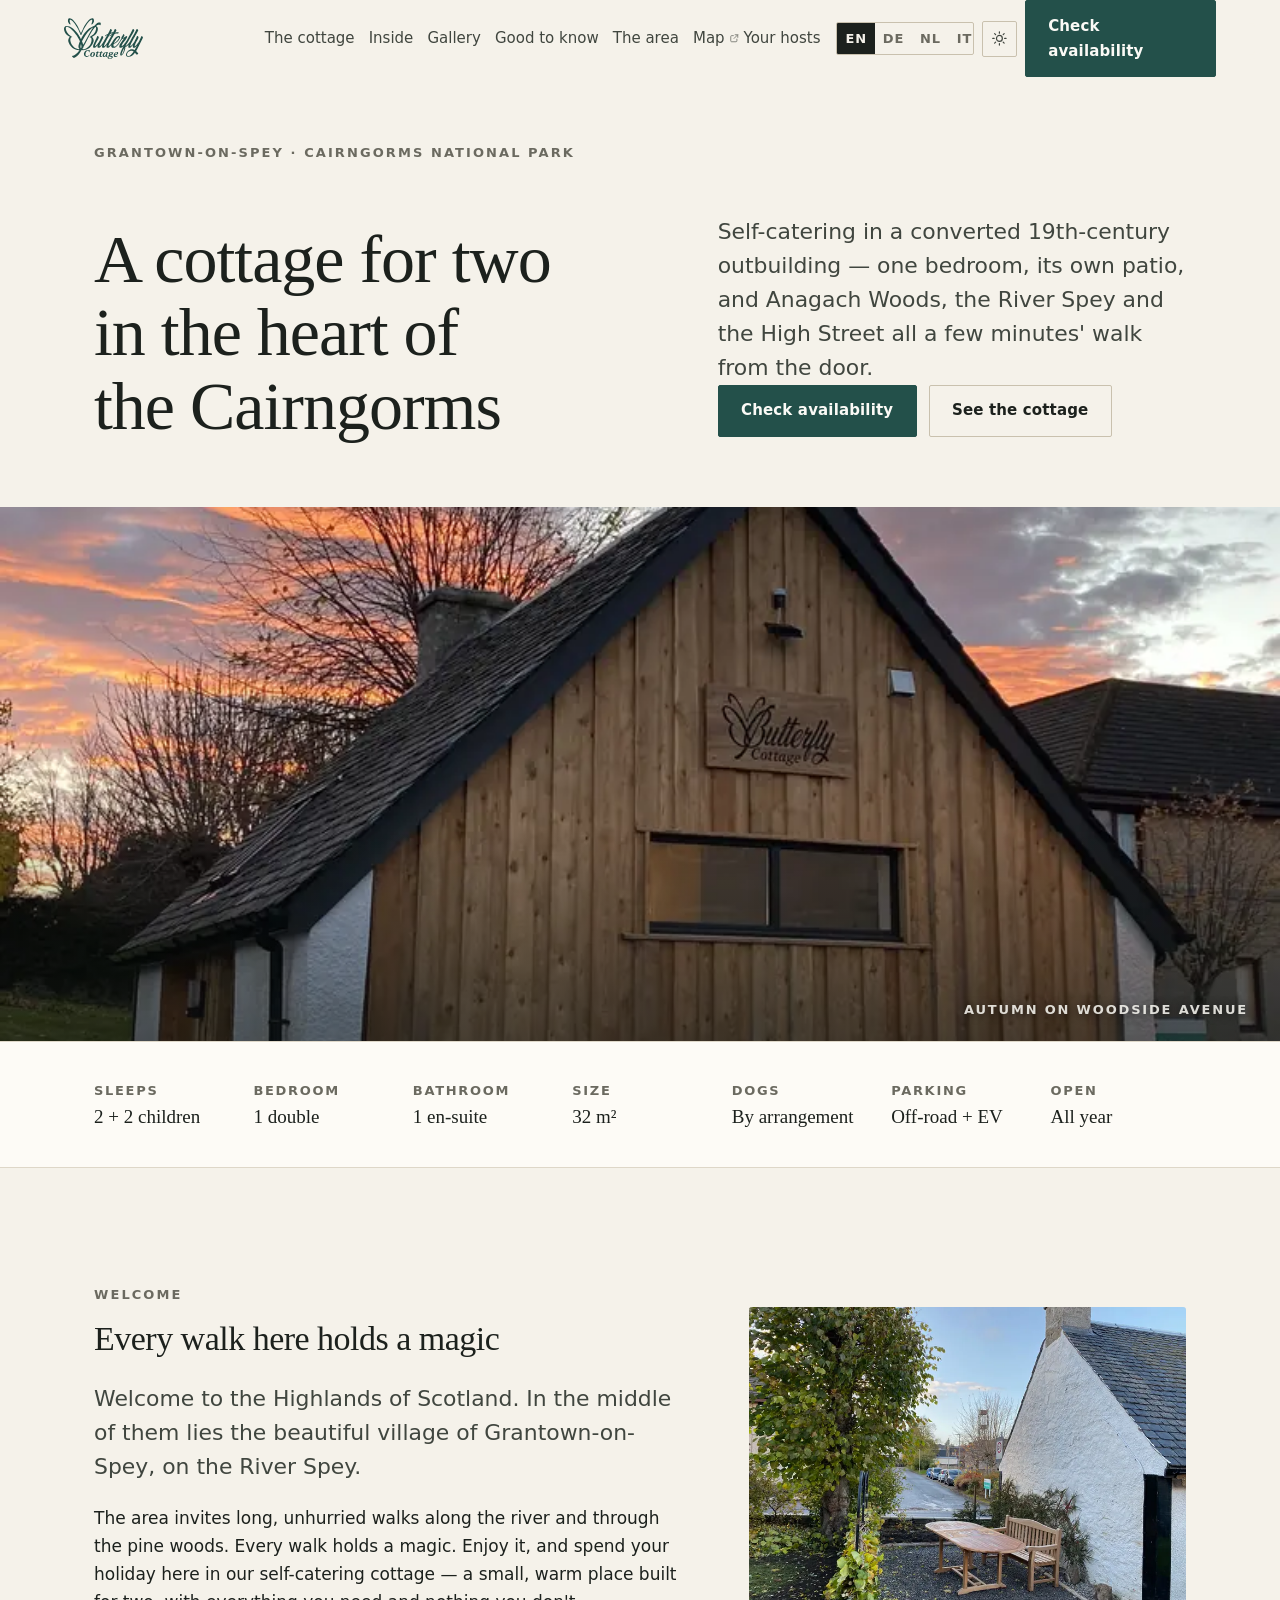
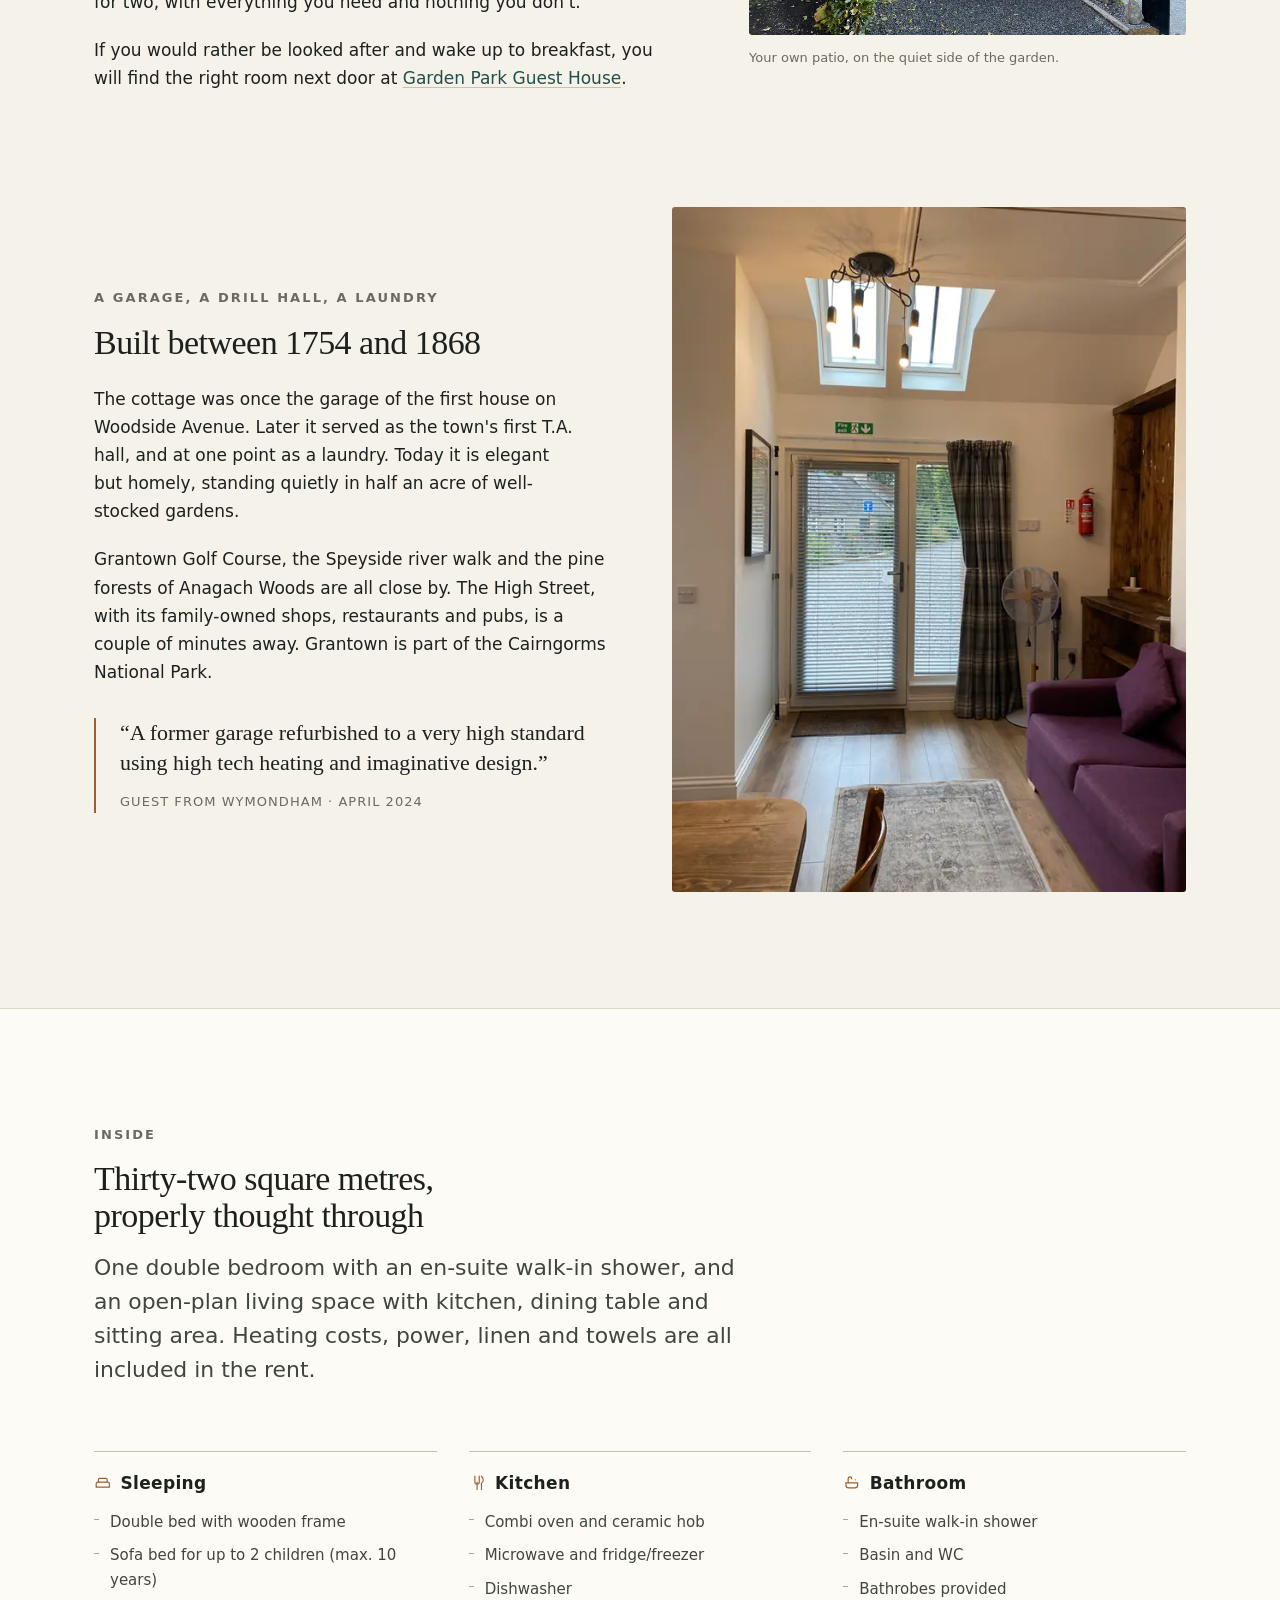
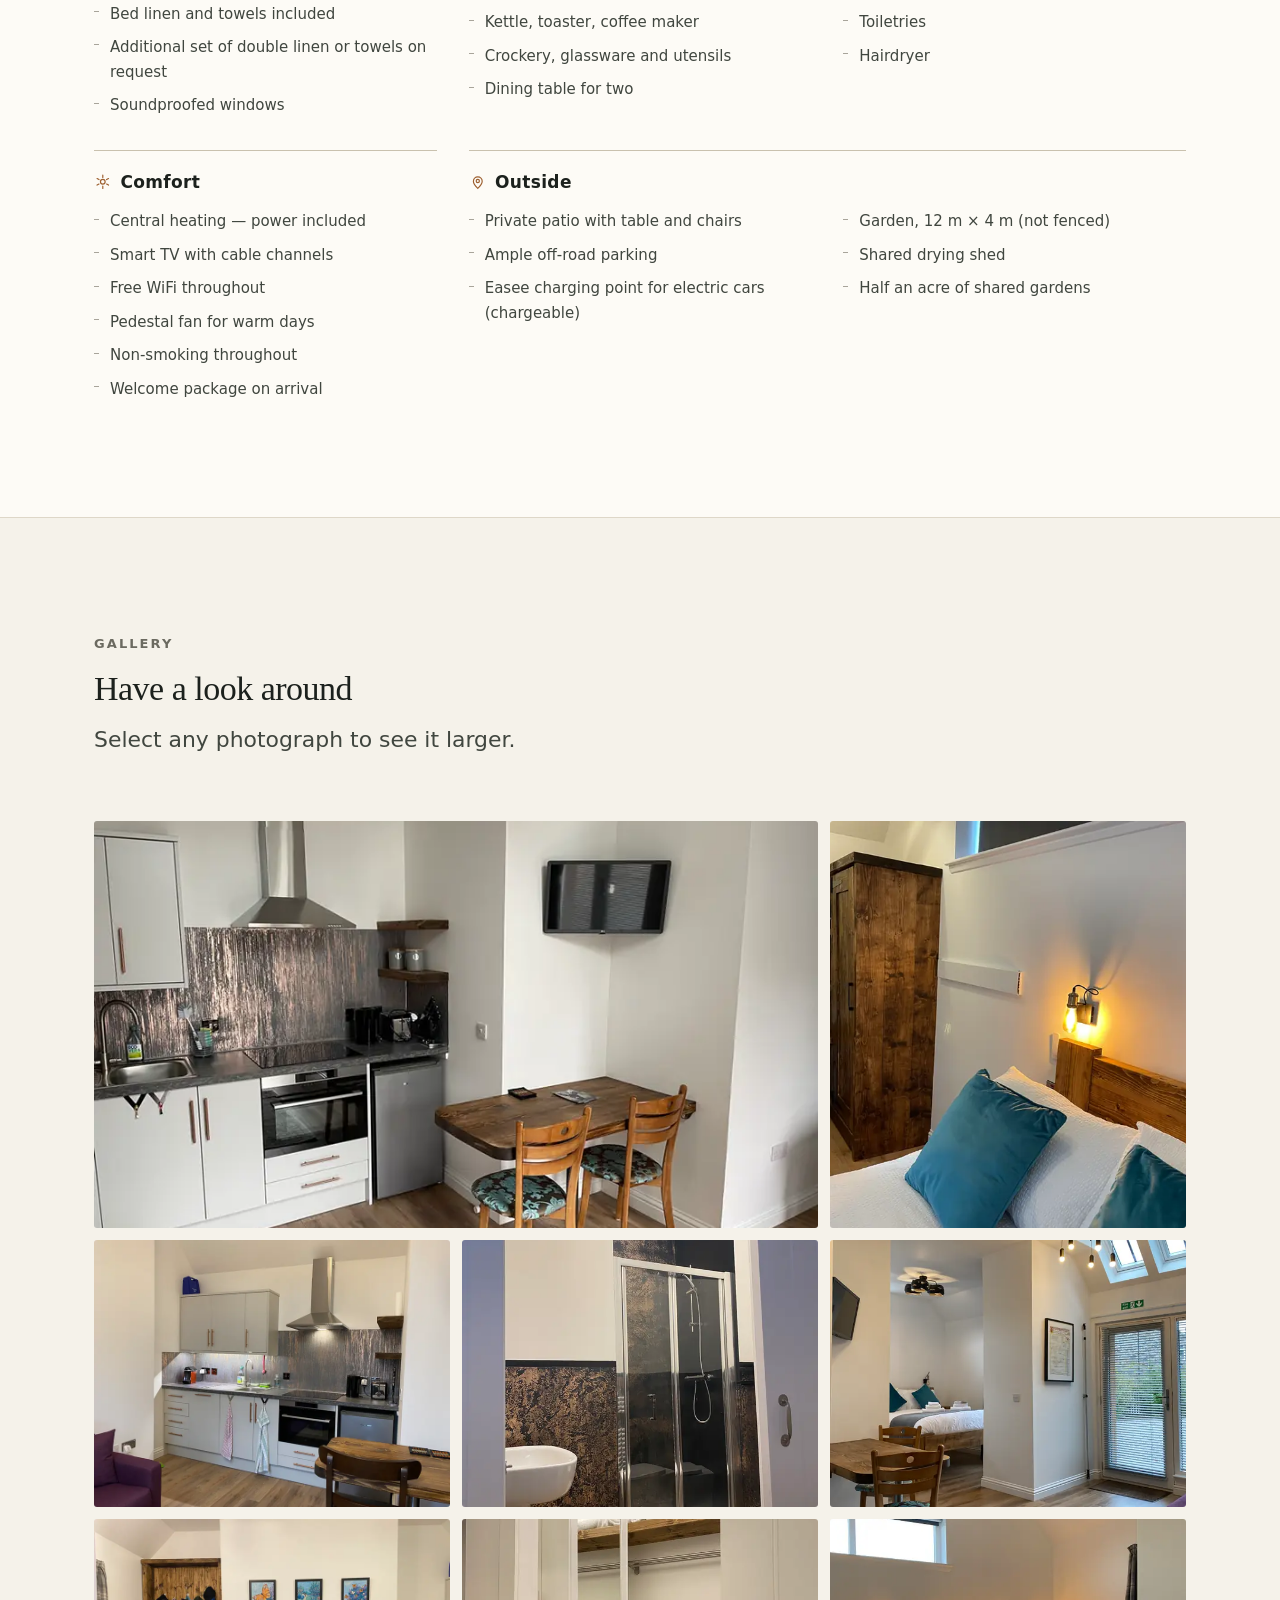
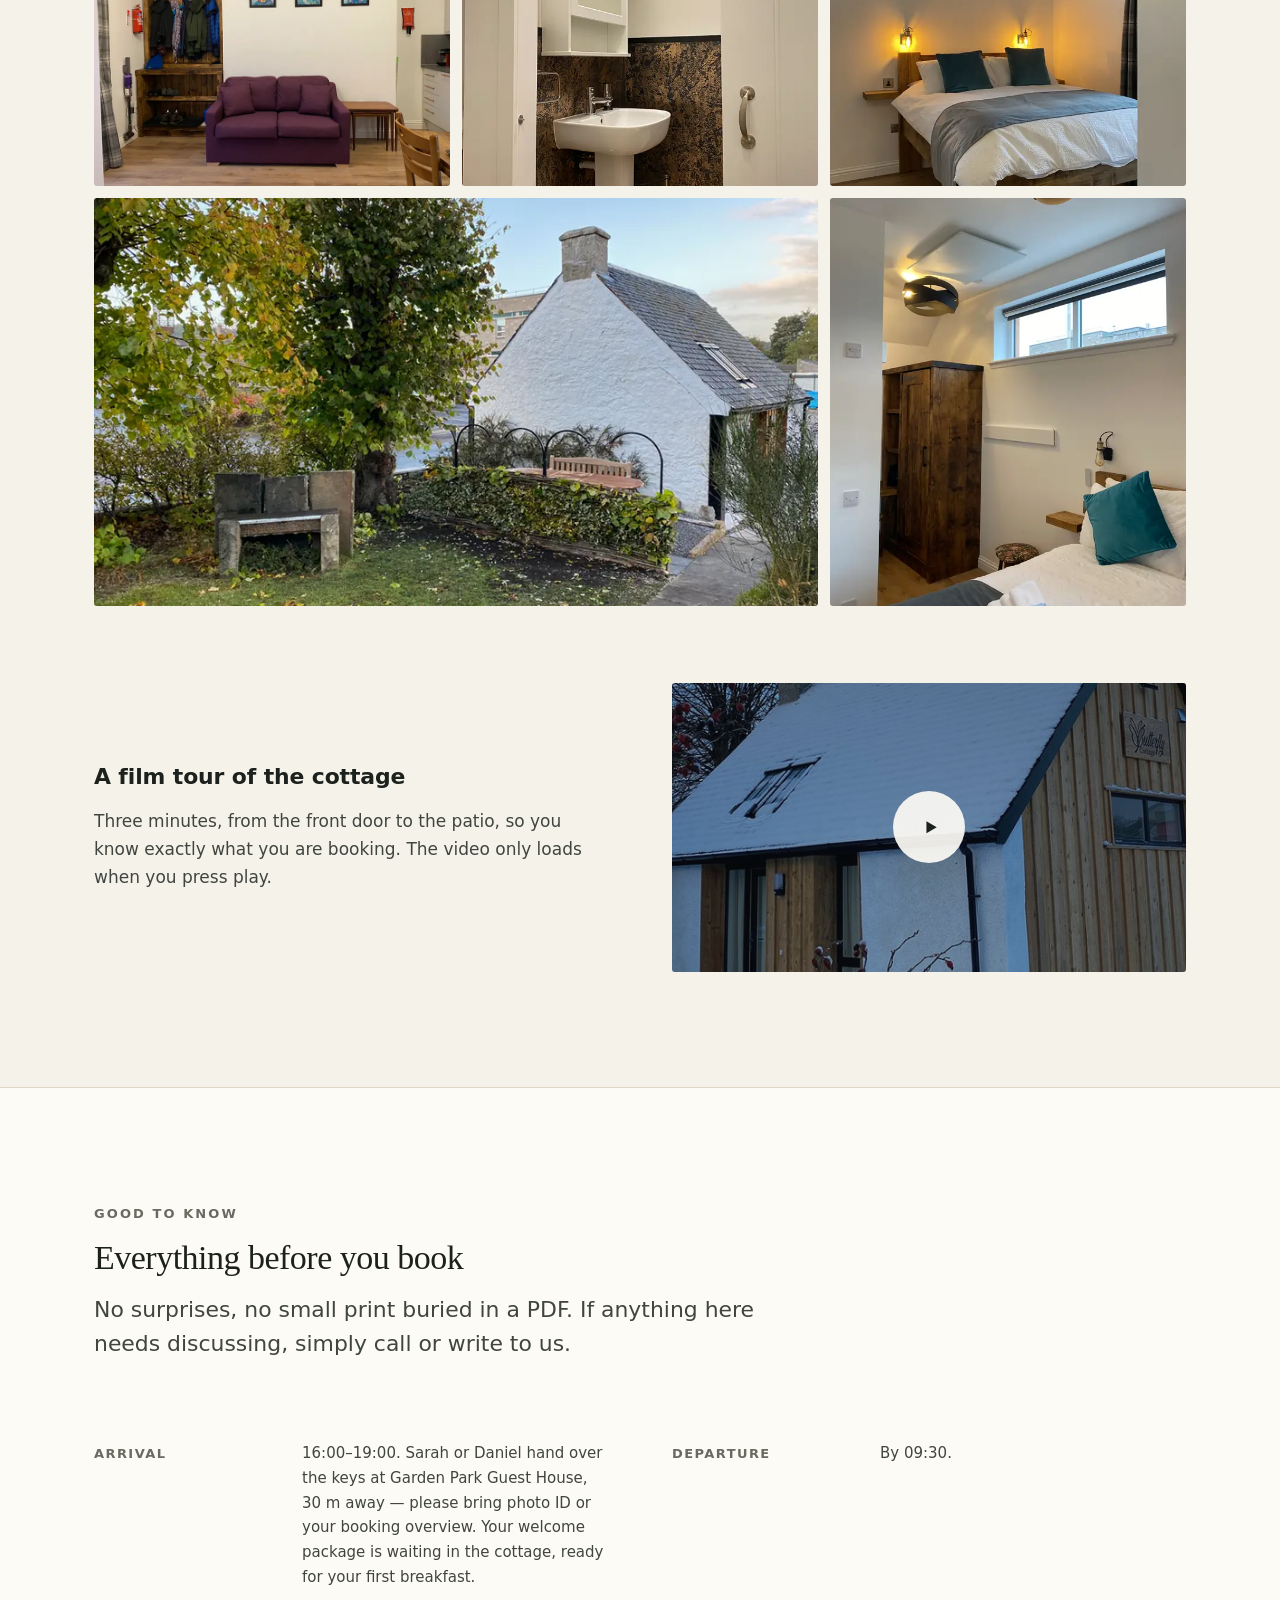
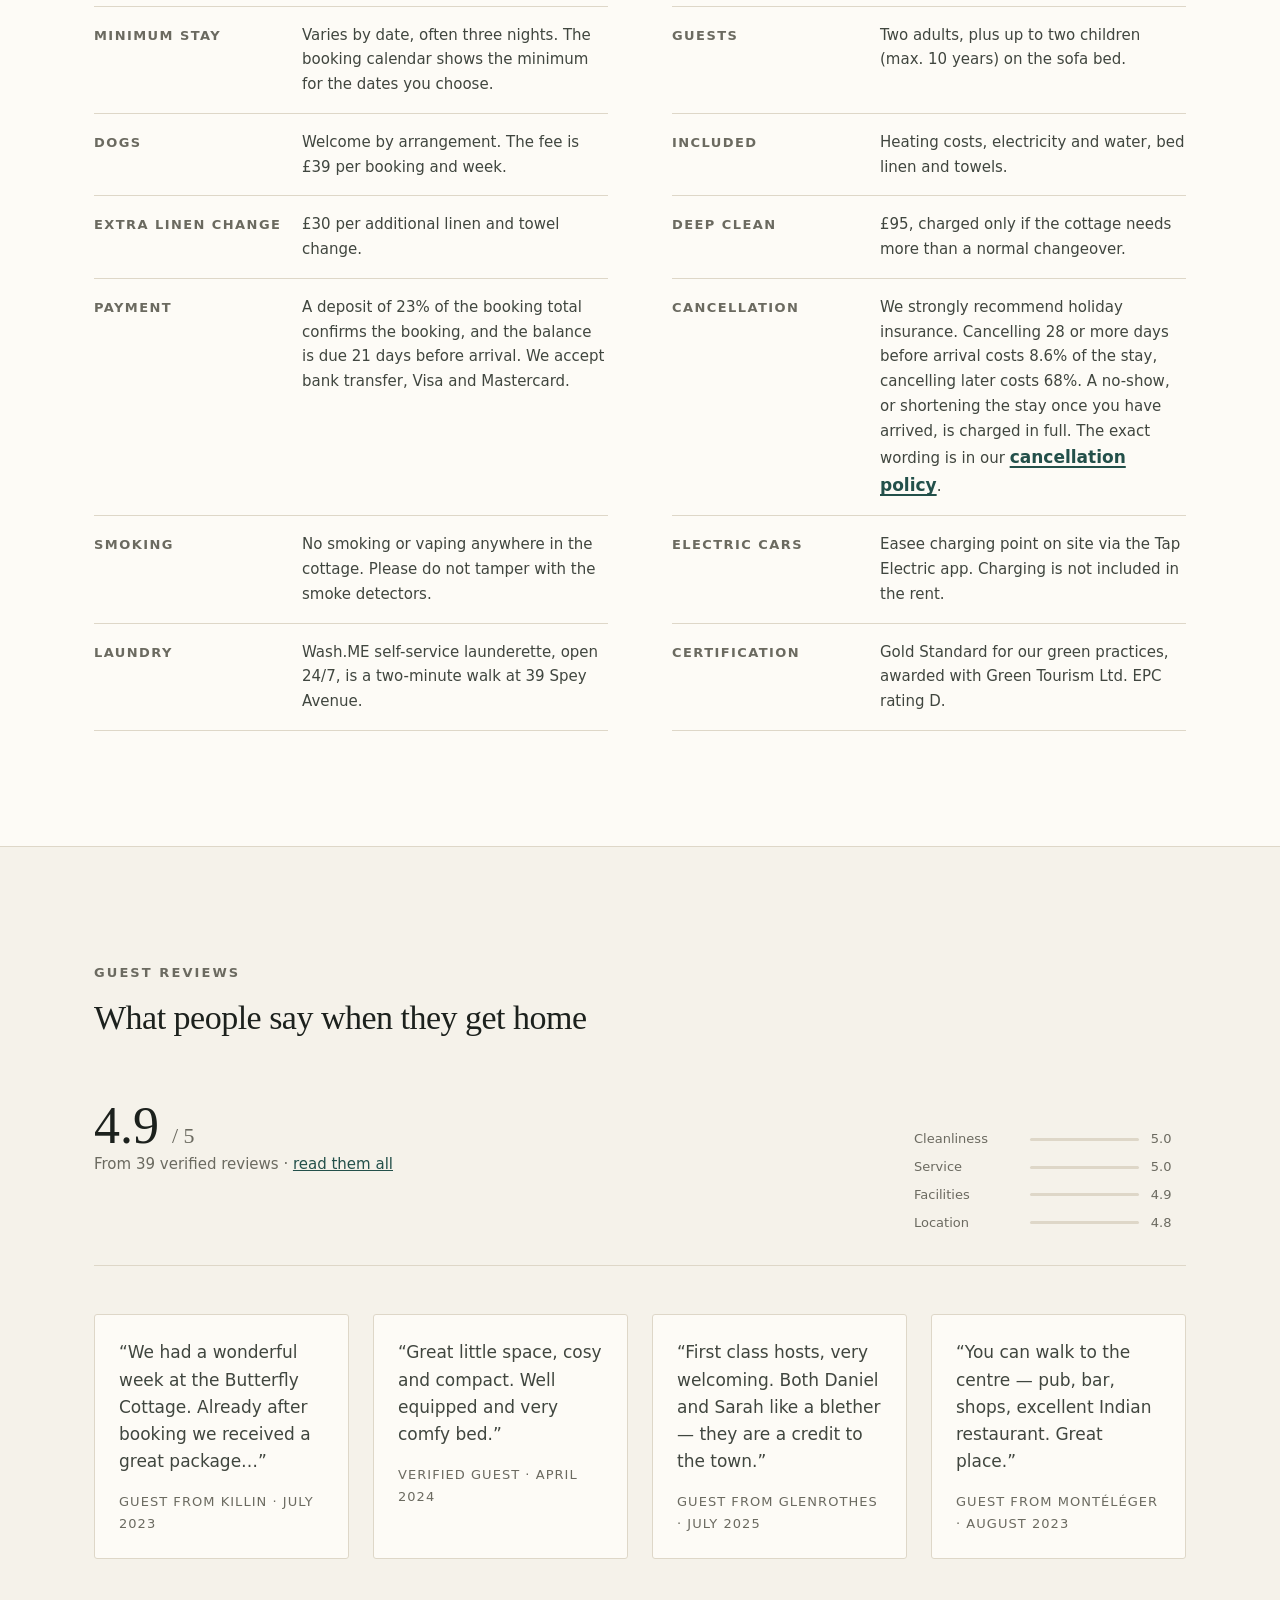
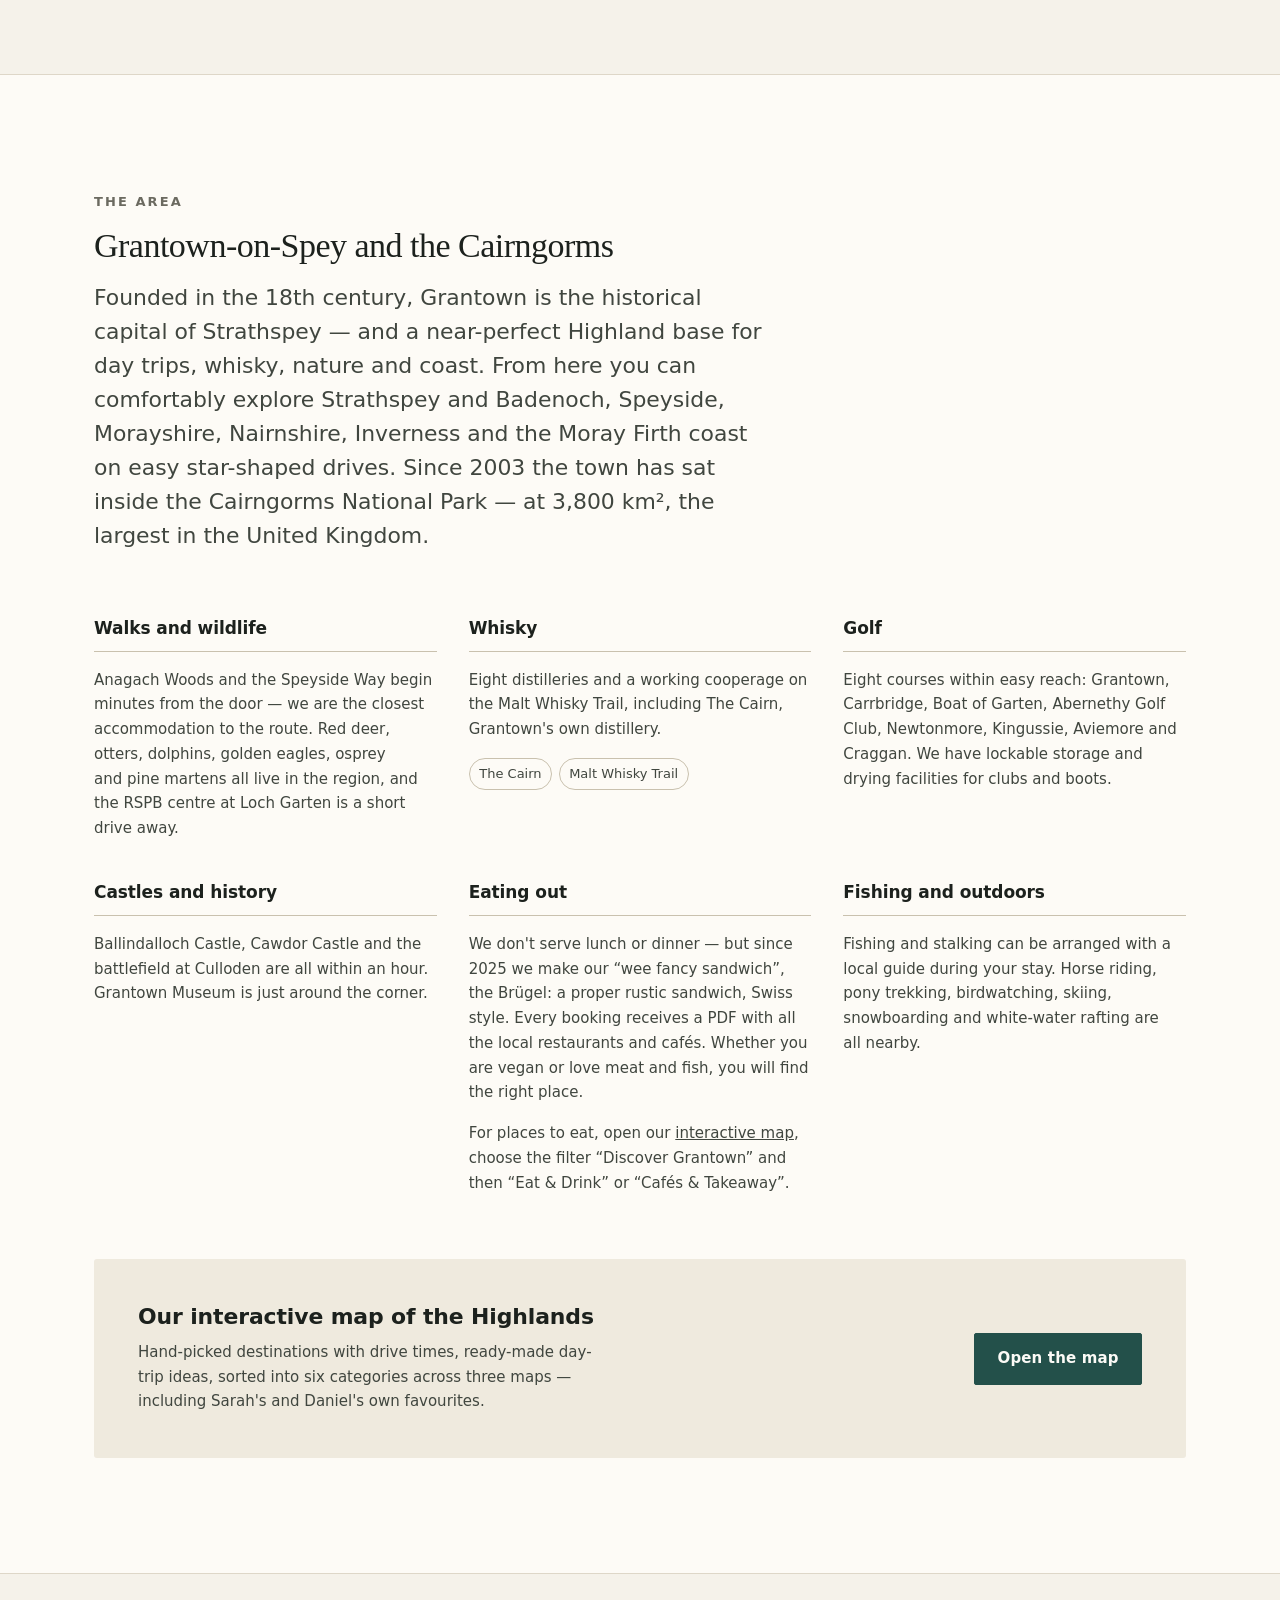
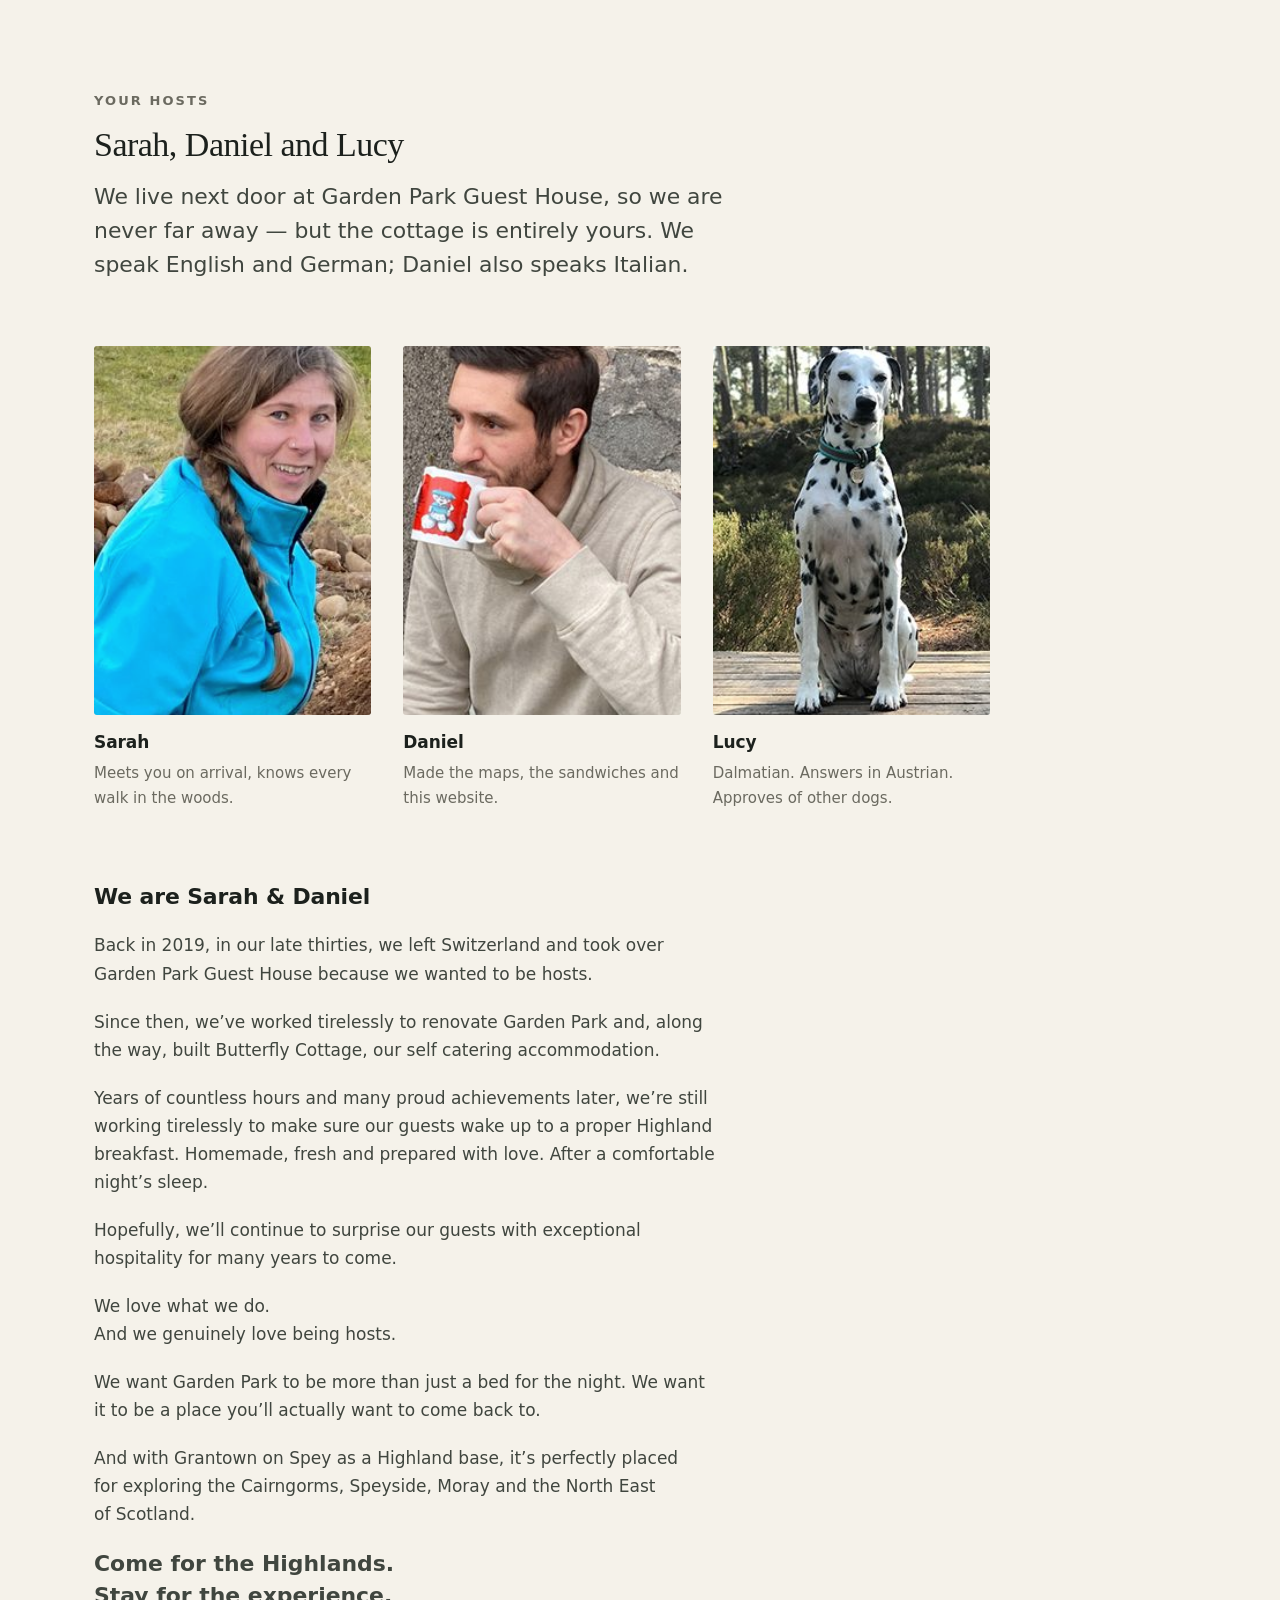
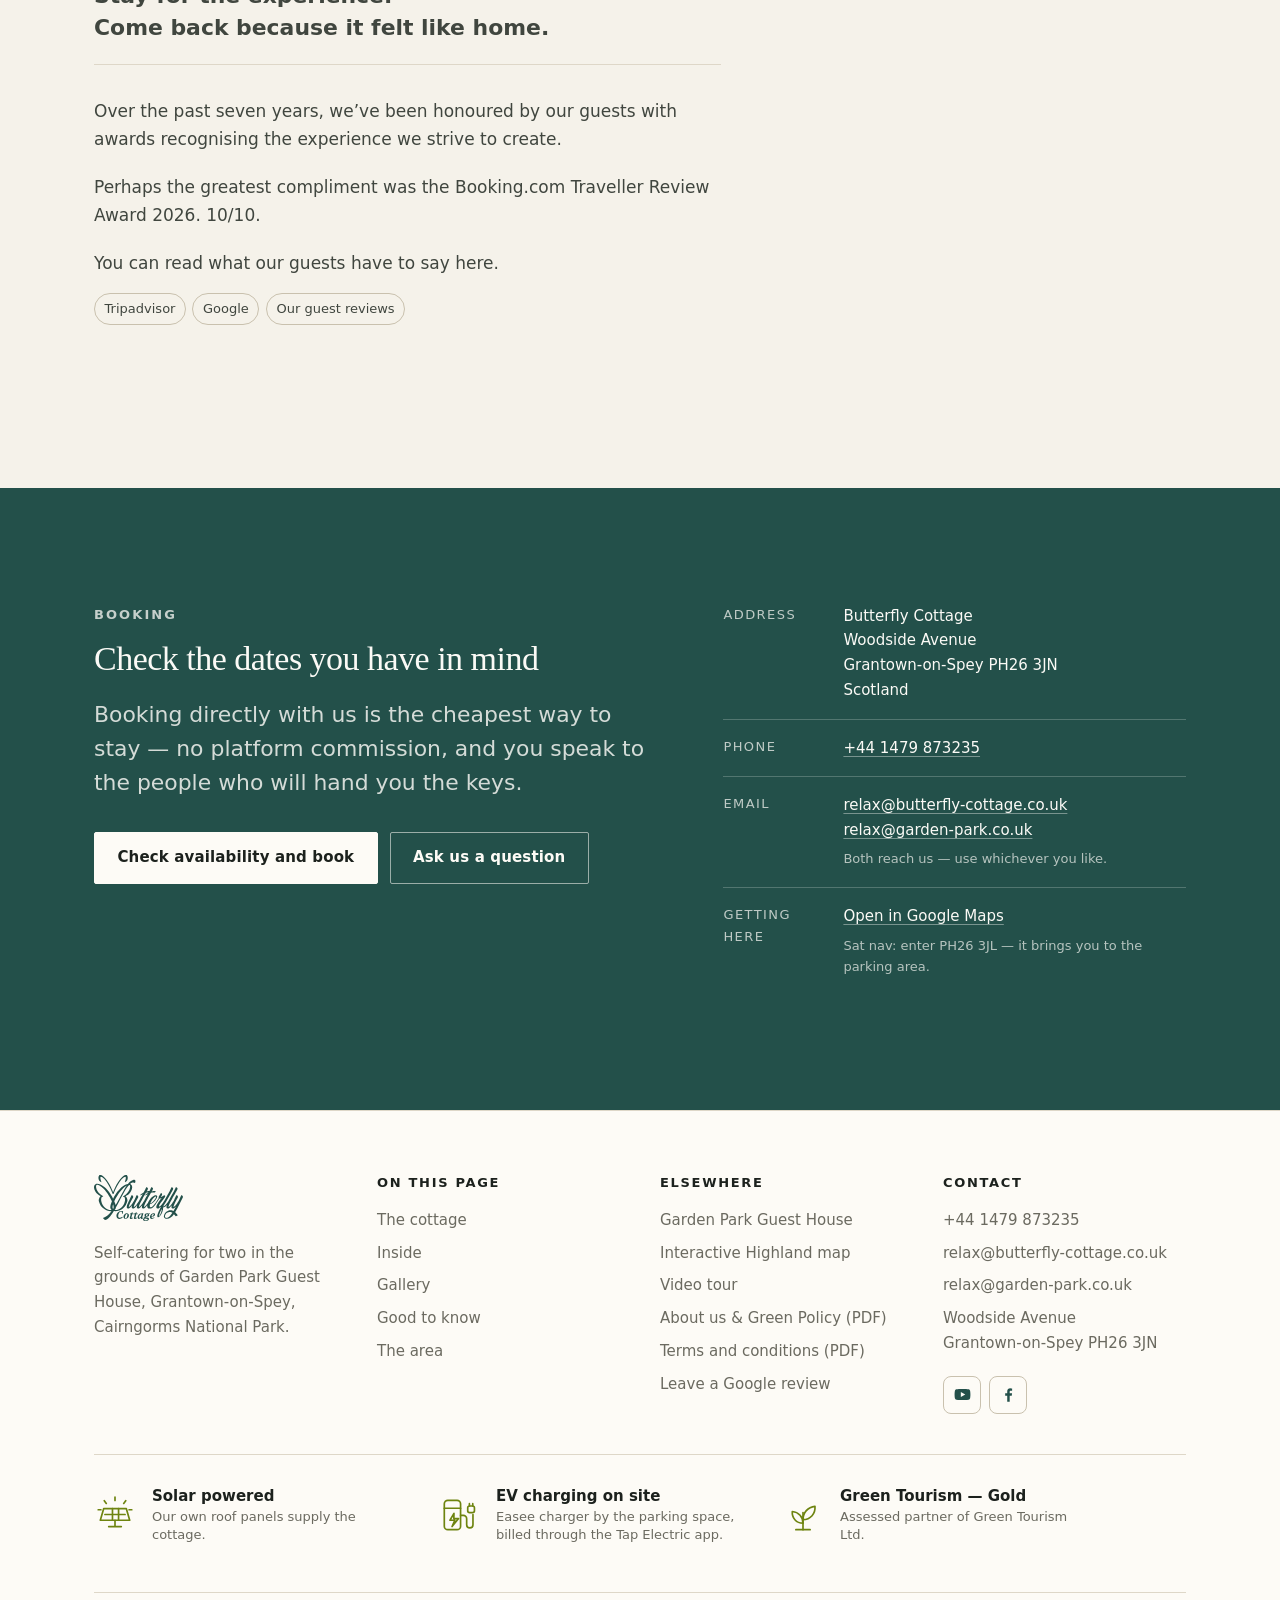
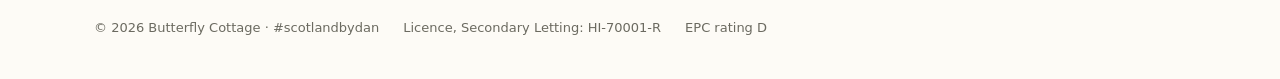
==== index.html @ 8ca37f2c "Make the repository the complete handover package assets/img/ was ignored, so a clone or a ZIP downl" ====
<!doctype html>
<html lang="en">
  <head>
    <meta charset="utf-8" />
    <meta name="viewport" content="width=device-width, initial-scale=1" />
    <title>Butterfly Cottage — Self-catering for two in Grantown-on-Spey, Cairngorms</title>
    <meta
      name="description"
      content="A quiet self-catering cottage for two in Grantown-on-Spey, Cairngorms National Park. One bedroom, 32 m², dogs by arrangement, EV charging. Anagach Woods and the River Spey on the doorstep."
    />
    <link rel="canonical" href="https://www.butterfly-cottage.co.uk/en/" />
    <meta property="og:type" content="website" />
    <meta property="og:title" content="Butterfly Cottage — Grantown-on-Spey, Cairngorms" />
    <meta
      property="og:description"
      content="A quiet self-catering cottage for two in the heart of the Cairngorms National Park."
    />
    <meta property="og:image" content="https://www.butterfly-cottage.co.uk/assets/photos/hero-sunset-wide.jpg" />
    <meta property="og:locale" content="en_GB" />
    <meta property="og:locale:alternate" content="de_DE" />
    <meta property="og:locale:alternate" content="nl_NL" />
    <meta property="og:locale:alternate" content="it_IT" />
    <link rel="alternate" hreflang="en" href="https://www.butterfly-cottage.co.uk/en/" />
    <link rel="alternate" hreflang="de" href="https://www.butterfly-cottage.co.uk/de/" />
    <link rel="alternate" hreflang="nl" href="https://www.butterfly-cottage.co.uk/nl/" />
    <link rel="alternate" hreflang="it" href="https://www.butterfly-cottage.co.uk/it/" />
    <link rel="alternate" hreflang="x-default" href="https://www.butterfly-cottage.co.uk/en/" />
    <meta name="theme-color" content="#23504a" />

    <link rel="icon" type="image/svg+xml" href="assets/favicon.svg" />
    <link rel="apple-touch-icon" href="assets/apple-touch-icon.png" />

    <link rel="preconnect" href="https://api.fontshare.com" crossorigin />
    <link rel="preconnect" href="https://cdn.fontshare.com" crossorigin />
    <link
      rel="stylesheet"
      href="https://api.fontshare.com/v2/css?f[]=erode@400,500&f[]=switzer@400,500,600&display=swap"
    />
    <link rel="stylesheet" href="assets/site.css" />
    <link
      rel="preload"
      as="image"
      media="(max-width: 700px)"
      imagesrcset="assets/photos/hero-sunset-square-sm.webp 800w, assets/photos/hero-sunset-square.webp 1200w"
      imagesizes="100vw"
      fetchpriority="high"
    />
    <link
      rel="preload"
      as="image"
      media="(min-width: 701px)"
      imagesrcset="assets/photos/hero-sunset-wide-sm.webp 1200w, assets/photos/hero-sunset-wide.webp 1920w"
      imagesizes="100vw"
      fetchpriority="high"
    />

    <script type="application/ld+json">
      {
        "@context": "https://schema.org",
        "@type": "VacationRental",
        "name": "Butterfly Cottage",
        "description": "Self-catering cottage for two in Grantown-on-Spey, Cairngorms National Park.",
        "url": "https://www.butterfly-cottage.co.uk/en/",
        "image": "https://www.butterfly-cottage.co.uk/assets/photos/hero-sunset-wide.jpg",
        "telephone": "+441479873235",
        "email": "relax@butterfly-cottage.co.uk",
        "numberOfBedrooms": 1,
        "numberOfBathroomsTotal": 1,
        "floorSize": { "@type": "QuantitativeValue", "value": 32, "unitCode": "MTK" },
        "petsAllowed": "By arrangement",
        "smokingAllowed": false,
        "address": {
          "@type": "PostalAddress",
          "streetAddress": "Woodside Avenue",
          "addressLocality": "Grantown-on-Spey",
          "addressRegion": "Highland",
          "postalCode": "PH26 3JN",
          "addressCountry": "GB"
        },
        "aggregateRating": {
          "@type": "AggregateRating",
          "ratingValue": "4.9",
          "reviewCount": "39",
          "bestRating": "5"
        }
      }
    </script>
  </head>

  <body>
    <a class="skip" href="#main">Skip to content</a>

    <header class="header">
      <div class="wrap header__inner">
        <a class="brand" href="#top" aria-label="Butterfly Cottage — home">
          <span class="brand__logo" aria-hidden="true"></span>
        </a>

        <nav class="nav" id="primary-nav" aria-label="Main">
          <a href="#cottage">The cottage</a>
          <a href="#inside">Inside</a>
          <a href="#gallery">Gallery</a>
          <a href="#stay">Good to know</a>
          <a href="#area">The area</a>
          <a class="nav__map" href="grantown/grantown-map.html" target="_blank" rel="noopener">Map<svg viewBox="0 0 24 24" fill="none" stroke="currentColor" stroke-width="2" stroke-linecap="round" stroke-linejoin="round" aria-hidden="true"><path d="M14 4h6v6M20 4l-8.5 8.5M18 14v4a2 2 0 0 1-2 2H6a2 2 0 0 1-2-2V8a2 2 0 0 1 2-2h4" /></svg><span class="visually-hidden"> (opens in a new tab)</span></a>
          <a href="#hosts">Your hosts</a>
        </nav>

        <div class="header__tools">
          <p class="lang" aria-label="Language">
            <a href="index.html" aria-current="true" hreflang="en">EN</a>
            <a href="de/index.html" hreflang="de">DE</a>
            <a href="nl/index.html" hreflang="nl">NL</a>
            <a href="it/index.html" hreflang="it">IT</a>
          </p>
          <button class="icon-btn" data-theme-toggle aria-pressed="false" aria-label="Switch between light and dark mode">
            <svg class="icon-sun" viewBox="0 0 24 24" fill="none" stroke="currentColor" stroke-width="1.7" stroke-linecap="round" aria-hidden="true">
              <circle cx="12" cy="12" r="4.2" />
              <path d="M12 2.5v2M12 19.5v2M2.5 12h2M19.5 12h2M5.2 5.2l1.4 1.4M17.4 17.4l1.4 1.4M18.8 5.2l-1.4 1.4M6.6 17.4l-1.4 1.4" />
            </svg>
            <svg class="icon-moon" viewBox="0 0 24 24" fill="none" stroke="currentColor" stroke-width="1.7" stroke-linecap="round" aria-hidden="true">
              <path d="M20 14.5A8.5 8.5 0 1 1 9.5 4a6.8 6.8 0 0 0 10.5 10.5z" />
            </svg>
          </button>
          <button class="icon-btn burger" data-burger aria-expanded="false" aria-controls="primary-nav" aria-label="Menu">
            <svg viewBox="0 0 24 24" fill="none" stroke="currentColor" stroke-width="1.8" stroke-linecap="round" aria-hidden="true">
              <path d="M4 7h16M4 12h16M4 17h16" />
            </svg>
          </button>
          <a class="btn header__cta" href="https://booking-directly.com/widgets/vrH0Qv5AZ9Wv27rptmZNQra3VJQ18zFUxabT3YHgR2fjOQ6BMHNNqZD2gFszE/" rel="noopener">Check availability</a>
        </div>
      </div>
    </header>

    <main id="main">
      <!-- ============================ HERO ============================ -->
      <section class="hero" id="top">
        <div class="wrap">
          <div class="hero__grid">
            <p class="eyebrow">Grantown-on-Spey · Cairngorms National Park</p>
            <h1>A cottage for two in the heart of the Cairngorms</h1>
            <div class="hero__aside">
              <p>
                Self-catering in a converted 19th-century outbuilding — one bedroom, its own
                patio, and Anagach Woods, the River Spey and the High Street all a few minutes'
                walk from the door.
              </p>
              <div class="btn-row">
                <a class="btn" href="https://booking-directly.com/widgets/vrH0Qv5AZ9Wv27rptmZNQra3VJQ18zFUxabT3YHgR2fjOQ6BMHNNqZD2gFszE/" rel="noopener">Check availability</a>
                <a class="btn btn--ghost" href="#gallery">See the cottage</a>
              </div>
            </div>
          </div>
        </div>
        <div class="hero__band">
          <picture>
            <source
              media="(max-width: 700px)"
              type="image/webp"
              srcset="assets/photos/hero-sunset-square-sm.webp 800w, assets/photos/hero-sunset-square.webp 1200w"
              sizes="100vw"
            />
            <source
              media="(max-width: 700px)"
              srcset="assets/photos/hero-sunset-square-sm.jpg 800w, assets/photos/hero-sunset-square.jpg 1200w"
              sizes="100vw"
            />
            <source
              type="image/webp"
              srcset="assets/photos/hero-sunset-wide-sm.webp 1200w, assets/photos/hero-sunset-wide.webp 1920w"
              sizes="100vw"
            />
            <img
              src="assets/photos/hero-sunset-wide.jpg"
              alt="Butterfly Cottage at sunset, the larch-clad gable with its Butterfly Cottage sign under a sky streaked orange"
              width="1920"
              height="800"
              fetchpriority="high"
            />
          </picture>
          <p class="hero__season">Autumn on Woodside Avenue</p>
        </div>
      </section>

      <!-- ============================ FACTS ============================ -->
      <div class="facts">
        <div class="wrap">
          <ul>
            <li><span class="facts__k">Sleeps</span><span class="facts__v">2 + 2 children</span></li>
            <li><span class="facts__k">Bedroom</span><span class="facts__v">1 double</span></li>
            <li><span class="facts__k">Bathroom</span><span class="facts__v">1 en-suite</span></li>
            <li><span class="facts__k">Size</span><span class="facts__v">32 m²</span></li>
            <li><span class="facts__k">Dogs</span><span class="facts__v">By arrangement</span></li>
            <li><span class="facts__k">Parking</span><span class="facts__v">Off-road + EV</span></li>
            <li><span class="facts__k">Open</span><span class="facts__v">All year</span></li>
          </ul>
        </div>
      </div>

      <!-- ============================ WELCOME ============================ -->
      <section id="cottage">
        <div class="wrap split split--wide-text">
          <div class="reveal">
            <p class="eyebrow">Welcome</p>
            <h2 style="margin-top: var(--space-4)">Every walk here holds a magic</h2>
            <div class="prose" style="margin-top: var(--space-6)">
              <p class="lede">
                Welcome to the Highlands of Scotland. In the middle of them lies the beautiful
                village of Grantown-on-Spey, on the River Spey.
              </p>
              <p>
                The area invites long, unhurried walks along the river and through the pine woods.
                Every walk holds a magic. Enjoy it, and spend your holiday here in our
                self-catering cottage — a small, warm place built for two, with everything you
                need and nothing you don't.
              </p>
              <p>
                If you would rather be looked after and wake up to breakfast, you will find the
                right room next door at
                <a href="https://www.garden-park.co.uk/" rel="noopener">Garden Park Guest House</a>.
              </p>
            </div>
          </div>
          <figure class="reveal" style="margin: 0">
            <div class="frame">
              <picture>
                <source type="image/webp" srcset="assets/photos/terrace-sm.webp 800w, assets/photos/terrace.webp 900w" sizes="(min-width: 900px) 45vw, 92vw" />
                <img src="assets/photos/terrace.jpg" alt="Teak table and bench on the gravel patio beside the cottage's white gable, autumn leaves on the ground" width="900" height="675" loading="lazy" />
              </picture>
            </div>
            <figcaption class="caption">Your own patio, on the quiet side of the garden.</figcaption>
          </figure>
        </div>
      </section>

      <!-- ============================ HISTORY ============================ -->
      <section style="padding-top: 0">
        <div class="wrap split split--reverse">
          <figure class="reveal" style="margin: 0">
            <div class="frame frame--portrait">
              <picture>
                <source type="image/webp" srcset="assets/photos/doors-sm.webp 600w, assets/photos/doors.webp 675w" sizes="(min-width: 900px) 45vw, 92vw" />
                <img src="assets/photos/doors.jpg" alt="Interior looking towards the glazed garden doors, with a plum armchair, rug and roof light above" width="675" height="900" loading="lazy" />
              </picture>
            </div>
          </figure>
          <div class="reveal">
            <p class="eyebrow">A garage, a drill hall, a laundry</p>
            <h2 style="margin-top: var(--space-4)">Built between 1754 and 1868</h2>
            <div class="prose" style="margin-top: var(--space-6)">
              <p>
                The cottage was once the garage of the first house on Woodside Avenue. Later it
                served as the town's first T.A. hall, and at one point as a laundry. Today it is
                elegant but homely, standing quietly in half an acre of well-stocked gardens.
              </p>
              <p>
                Grantown Golf Course, the Speyside river walk and the pine forests of Anagach
                Woods are all close by. The High Street, with its family-owned shops, restaurants
                and pubs, is a couple of minutes away. Grantown is part of the Cairngorms
                National Park.
              </p>
            </div>
            <figure class="pullquote">
              <p>“A former garage refurbished to a very high standard using high tech heating and imaginative design.”</p>
              <cite>Guest from Wymondham · April 2024</cite>
            </figure>
          </div>
        </div>
      </section>

      <!-- ============================ INSIDE ============================ -->
      <section id="inside" style="background: var(--surface); border-block: 1px solid var(--line)">
        <div class="wrap">
          <div class="section-head reveal">
            <p class="eyebrow">Inside</p>
            <h2>Thirty-two square metres, properly thought through</h2>
            <p class="lede">
              One double bedroom with an en-suite walk-in shower, and an open-plan living space
              with kitchen, dining table and sitting area. Heating costs, power, linen and towels are all included in the rent.
            </p>
          </div>

          <div class="amenities reveal">
            <div class="amenity">
              <h3>
                <svg viewBox="0 0 24 24" fill="none" stroke="currentColor" stroke-width="1.6" stroke-linecap="round" aria-hidden="true"><path d="M3 18v-5a2 2 0 0 1 2-2h14a2 2 0 0 1 2 2v5M3 18h18M6 11V8a2 2 0 0 1 2-2h8a2 2 0 0 1 2 2v3" /></svg>
                Sleeping
              </h3>
              <ul>
                <li>Double bed with wooden frame</li>
                <li>Sofa bed for up to 2 children (max. 10 years)</li>
                <li>Bed linen and towels included</li>
                <li>Additional set of double linen or towels on request</li>
                <li>Soundproofed windows</li>
              </ul>
            </div>

            <div class="amenity">
              <h3>
                <svg viewBox="0 0 24 24" fill="none" stroke="currentColor" stroke-width="1.6" stroke-linecap="round" aria-hidden="true"><path d="M8 3v8a3 3 0 0 0 6 0V3M11 11v10M17 3c1.6 1.2 2.4 3 2.4 5.4 0 1.9-.8 3.2-2.4 3.9V21" /></svg>
                Kitchen
              </h3>
              <ul>
                <li>Combi oven and ceramic hob</li>
                <li>Microwave and fridge/freezer</li>
                <li>Dishwasher</li>
                <li>Kettle, toaster, coffee maker</li>
                <li>Crockery, glassware and utensils</li>
                <li>Dining table for two</li>
              </ul>
            </div>

            <div class="amenity">
              <h3>
                <svg viewBox="0 0 24 24" fill="none" stroke="currentColor" stroke-width="1.6" stroke-linecap="round" aria-hidden="true"><path d="M4 12h16v3a4 4 0 0 1-4 4H8a4 4 0 0 1-4-4v-3ZM7 12V6.5A2.5 2.5 0 0 1 9.5 4c1.4 0 2.5 1.1 2.5 2.5M17 8h.01" /></svg>
                Bathroom
              </h3>
              <ul>
                <li>En-suite walk-in shower</li>
                <li>Basin and WC</li>
                <li>Bathrobes provided</li>
                <li>Toiletries</li>
                <li>Hairdryer</li>
              </ul>
            </div>

            <div class="amenity">
              <h3>
                <svg viewBox="0 0 24 24" fill="none" stroke="currentColor" stroke-width="1.6" stroke-linecap="round" aria-hidden="true"><path d="M12 3v3M12 18v3M4.2 7.5l2.6 1.5M17.2 15l2.6 1.5M4.2 16.5l2.6-1.5M17.2 9l2.6-1.5" /><circle cx="12" cy="12" r="3.2" /></svg>
                Comfort
              </h3>
              <ul>
                <li>Central heating — power included</li>
                <li>Smart TV with cable channels</li>
                <li>Free WiFi throughout</li>
                <li>Pedestal fan for warm days</li>
                <li>Non-smoking throughout</li>
                <li>Welcome package on arrival</li>
              </ul>
            </div>

            <div class="amenity">
              <h3>
                <svg viewBox="0 0 24 24" fill="none" stroke="currentColor" stroke-width="1.6" stroke-linecap="round" aria-hidden="true"><path d="M12 21c4-3.5 6-6.6 6-9.6A6 6 0 0 0 6 11.4C6 14.4 8 17.5 12 21Z" /><circle cx="12" cy="11" r="2.2" /></svg>
                Outside
              </h3>
              <ul>
                <li>Private patio with table and chairs</li>
                <li>Garden, 12 m × 4 m (not fenced)</li>
                <li>Ample off-road parking</li>
                <li>Shared drying shed</li>
                <li>Easee charging point for electric cars (chargeable)</li>
                <li>Half an acre of shared gardens</li>
              </ul>
            </div>
          </div>
        </div>
      </section>

      <!-- ============================ GALLERY ============================ -->
      <section id="gallery">
        <div class="wrap">
          <div class="section-head reveal">
            <p class="eyebrow">Gallery</p>
            <h2>Have a look around</h2>
            <p class="lede">Select any photograph to see it larger.</p>
          </div>

          <div class="gallery reveal">
            <button class="shot" data-full="assets/photos/dining.jpg" aria-label="Enlarge photograph, dining table beside the kitchen">
              <picture>
                <source type="image/webp" srcset="assets/photos/dining-sm.webp" />
                <img src="assets/photos/dining-sm.jpg" alt="Wooden dining table for two beside the kitchen, with a wall-mounted television" width="800" height="600" loading="lazy" />
              </picture>
            </button>
            <button class="shot" data-full="assets/photos/bedroom.jpg" aria-label="Enlarge photograph, bedroom with wooden bed frame">
              <picture>
                <source type="image/webp" srcset="assets/photos/bedroom-sm.webp" />
                <img src="assets/photos/bedroom-sm.jpg" alt="Bedroom with wooden bed frame, teal cushions and a wall lamp beside the wardrobe" width="800" height="600" loading="lazy" />
              </picture>
            </button>
            <button class="shot" data-full="assets/photos/kitchen.jpg" aria-label="Enlarge photograph, kitchen">
              <picture>
                <source type="image/webp" srcset="assets/photos/kitchen-sm.webp" />
                <img src="assets/photos/kitchen-sm.jpg" alt="Kitchen with white units, ceramic hob, stainless extractor hood and dark patterned splashback" width="800" height="600" loading="lazy" />
              </picture>
            </button>
            <button class="shot" data-full="assets/photos/bath-shower.jpg" aria-label="Enlarge photograph, walk-in shower">
              <picture>
                <source type="image/webp" srcset="assets/photos/bath-shower-sm.webp" />
                <img src="assets/photos/bath-shower-sm.jpg" alt="Walk-in shower with glass door, basin and WC in the en-suite bathroom" width="600" height="800" loading="lazy" />
              </picture>
            </button>
            <button class="shot" data-full="assets/photos/open-plan.jpg" aria-label="Enlarge photograph, open-plan living space">
              <picture>
                <source type="image/webp" srcset="assets/photos/open-plan-sm.webp" />
                <img src="assets/photos/open-plan-sm.jpg" alt="Open-plan living space seen from the kitchen, with dining table, bed area and garden doors" width="600" height="800" loading="lazy" />
              </picture>
            </button>
            <button class="shot" data-full="assets/photos/hall.jpg" aria-label="Enlarge photograph, entrance area">
              <picture>
                <source type="image/webp" srcset="assets/photos/hall-sm.webp" />
                <img src="assets/photos/hall-sm.jpg" alt="Entrance area with coat rack, plum sofa bed and three framed butterfly prints on the wall" width="800" height="600" loading="lazy" />
              </picture>
            </button>
            <button class="shot" data-full="assets/photos/bath-basin.jpg" aria-label="Enlarge photograph, bathroom basin">
              <picture>
                <source type="image/webp" srcset="assets/photos/bath-basin-sm.webp" />
                <img src="assets/photos/bath-basin-sm.jpg" alt="Bathroom basin with mirrored cabinet above and dark stone-effect wall" width="600" height="800" loading="lazy" />
              </picture>
            </button>
            <button class="shot" data-full="assets/photos/bedroom-2.jpg" aria-label="Enlarge photograph, bedroom with reading lamps">
              <picture>
                <source type="image/webp" srcset="assets/photos/bedroom-2-sm.webp" />
                <img src="assets/photos/bedroom-2-sm.jpg" alt="Bedroom from the foot of the bed, with warm reading lamps lit either side" width="600" height="800" loading="lazy" />
              </picture>
            </button>
            <button class="shot" data-full="assets/photos/garden.jpg" aria-label="Enlarge photograph, garden in front of the cottage">
              <picture>
                <source type="image/webp" srcset="assets/photos/garden-sm.webp" />
                <img src="assets/photos/garden-sm.jpg" alt="Lawn and garden bench in front of the cottage's white gable on an autumn morning" width="800" height="600" loading="lazy" />
              </picture>
            </button>
            <button class="shot" data-full="assets/photos/bed-window.jpg" aria-label="Enlarge photograph, bed beside the window">
              <picture>
                <source type="image/webp" srcset="assets/photos/bed-window-sm.webp" />
                <img src="assets/photos/bed-window-sm.jpg" alt="Bed beside the window, with a solid wooden door and teal cushions" width="600" height="800" loading="lazy" />
              </picture>
            </button>
          </div>

          <div class="reveal" style="margin-top: clamp(3rem, 6vw, 5rem)">
            <div class="split">
              <div>
                <h3>A film tour of the cottage</h3>
                <p class="prose" style="margin-top: var(--space-4); color: var(--ink-soft)">
                  Three minutes, from the front door to the patio, so you know exactly what you
                  are booking. The video only loads when you press play.
                </p>
              </div>
              <button class="video" data-video="U91UYJeSr7w" data-video-title="Butterfly Cottage — video tour" aria-label="Play the video tour of Butterfly Cottage">
                <img src="assets/photos/hero-winter-sm.jpg" alt="The cottage under snow, with the slate roof and larch cladding dusted white" width="1200" height="313" loading="lazy" />
                <span class="video__play"
                  ><span
                    ><svg viewBox="0 0 24 24" fill="currentColor" aria-hidden="true"><path d="M8 5.5v13l11-6.5z" /></svg></span
                ></span>
              </button>
            </div>
          </div>
        </div>
      </section>

      <!-- ============================ GOOD TO KNOW ============================ -->
      <section id="stay" class="know">
        <div class="wrap">
          <div class="section-head reveal">
            <p class="eyebrow">Good to know</p>
            <h2>Everything before you book</h2>
            <p class="lede">
              No surprises, no small print buried in a PDF. If anything here needs discussing,
              simply call or write to us.
            </p>
          </div>

          <dl class="reveal">
            <div class="know__row"><dt>Arrival</dt><dd>16:00–19:00. Sarah or Daniel hand over the keys at Garden Park Guest House, 30 m away — please bring photo ID or your booking overview. Your welcome package is waiting in the cottage, ready for your first breakfast.</dd></div>
            <div class="know__row"><dt>Departure</dt><dd>By 09:30.</dd></div>
            <div class="know__row"><dt>Minimum stay</dt><dd>Varies by date, often three nights. The booking calendar shows the minimum for the dates you choose.</dd></div>
            <div class="know__row"><dt>Guests</dt><dd>Two adults, plus up to two children (max. 10 years) on the sofa bed.</dd></div>
            <div class="know__row"><dt>Dogs</dt><dd>Welcome by arrangement. The fee is £39 per booking and week.</dd></div>
            <div class="know__row"><dt>Included</dt><dd>Heating costs, electricity and water, bed linen and towels.</dd></div>
            <div class="know__row"><dt>Extra linen change</dt><dd>£30 per additional linen and towel change.</dd></div>
            <div class="know__row"><dt>Deep clean</dt><dd>£95, charged only if the cottage needs more than a normal changeover.</dd></div>
            <div class="know__row"><dt>Payment</dt><dd>A deposit of 23% of the booking total confirms the booking, and the balance is due 21 days before arrival. We accept bank transfer, Visa and Mastercard.</dd></div>
            <div class="know__row"><dt>Cancellation</dt><dd>We strongly recommend holiday insurance. Cancelling 28 or more days before arrival costs 8.6% of the stay, cancelling later costs 68%. A no-show, or shortening the stay once you have arrived, is charged in full. The exact wording is in our <a href="https://www.butterfly-cottage.co.uk/images/pdf/terms-and-conditions.pdf" rel="noopener" class="link-strong">cancellation policy</a>.</dd></div>
            <div class="know__row"><dt>Smoking</dt><dd>No smoking or vaping anywhere in the cottage. Please do not tamper with the smoke detectors.</dd></div>
            <div class="know__row"><dt>Electric cars</dt><dd>Easee charging point on site via the Tap Electric app. Charging is not included in the rent.</dd></div>
            <div class="know__row"><dt>Laundry</dt><dd>Wash.ME self-service launderette, open 24/7, is a two-minute walk at 39 Spey Avenue.</dd></div>
            <div class="know__row"><dt>Certification</dt><dd>Gold Standard for our green practices, awarded with Green Tourism Ltd. EPC rating D.</dd></div>
          </dl>
        </div>
      </section>

      <!-- ============================ REVIEWS ============================ -->
      <section>
        <div class="wrap">
          <div class="section-head reveal">
            <p class="eyebrow">Guest reviews</p>
            <h2>What people say when they get home</h2>
          </div>

          <div class="score reveal">
            <div>
              <p class="score__big">4.9 <span style="font-size: var(--text-lg); color: var(--muted)">/ 5</span></p>
              <p class="score__meta">
                From 39 verified reviews ·
                <a href="https://www.freetobook.com/reviews/all?w_id=44186&amp;w_tkn=vrH0Qv5AZ9Wv27rptmZNQra3VJQ18zFUxabT3YHgR2fjOQ6BMHNNqZD2gFszE" rel="noopener" style="color: var(--primary)">read them all</a>
              </p>
            </div>
            <div class="score__bars">
              <p class="score__bar"><span>Cleanliness</span><span class="score__track"><span class="score__fill" style="width: 100%"></span></span><span>5.0</span></p>
              <p class="score__bar"><span>Service</span><span class="score__track"><span class="score__fill" style="width: 100%"></span></span><span>5.0</span></p>
              <p class="score__bar"><span>Facilities</span><span class="score__track"><span class="score__fill" style="width: 98%"></span></span><span>4.9</span></p>
              <p class="score__bar"><span>Location</span><span class="score__track"><span class="score__fill" style="width: 96%"></span></span><span>4.8</span></p>
            </div>
          </div>

          <div class="quotes reveal">
            <figure class="quote">
              <blockquote>“We had a wonderful week at the Butterfly Cottage. Already after booking we received a great package…”</blockquote>
              <figcaption>Guest from Killin · July 2023</figcaption>
            </figure>
            <figure class="quote">
              <blockquote>“Great little space, cosy and compact. Well equipped and very comfy bed.”</blockquote>
              <figcaption>Verified guest · April 2024</figcaption>
            </figure>
            <figure class="quote">
              <blockquote>“First class hosts, very welcoming. Both Daniel and Sarah like a blether — they are a credit to the town.”</blockquote>
              <figcaption>Guest from Glenrothes · July 2025</figcaption>
            </figure>
            <figure class="quote">
              <blockquote>“You can walk to the centre — pub, bar, shops, excellent Indian restaurant. Great place.”</blockquote>
              <figcaption>Guest from Montéléger · August 2023</figcaption>
            </figure>
          </div>
        </div>
      </section>

      <!-- ============================ AREA ============================ -->
      <section id="area" style="background: var(--surface); border-block: 1px solid var(--line)">
        <div class="wrap">
          <div class="section-head reveal">
            <p class="eyebrow">The area</p>
            <h2>Grantown-on-Spey and the Cairngorms</h2>
            <p class="lede">
              Founded in the 18th century, Grantown is the historical capital of Strathspey —
              and a near-perfect Highland base for day trips, whisky, nature and coast. From here
              you can comfortably explore Strathspey and Badenoch, Speyside, Morayshire,
              Nairnshire, Inverness and the Moray Firth coast on easy star-shaped drives. Since
              2003 the town has sat inside the Cairngorms National Park — at 3,800 km², the
              largest in the United Kingdom.
            </p>
          </div>

          <div class="area reveal">
            <div class="area__block">
              <h3>Walks and wildlife</h3>
              <p>
                Anagach Woods and the Speyside Way begin minutes from the door — we are the
                closest accommodation to the route. Red deer, otters, dolphins, golden eagles,
                osprey and pine martens all live in the region, and the RSPB centre at Loch
                Garten is a short drive away.
              </p>
            </div>

            <div class="area__block">
              <h3>Whisky</h3>
              <p>
                Eight distilleries and a working cooperage on the Malt Whisky Trail, including
                The Cairn, Grantown's own distillery.
              </p>
              <ul class="linklist">
                <li><a href="https://www.thecairndistillery.com/" rel="noopener">The Cairn</a></li>
                <li><a href="https://maltwhiskytrail.com/" rel="noopener">Malt Whisky Trail</a></li>
              </ul>
            </div>

            <div class="area__block">
              <h3>Golf</h3>
              <p>
                Eight courses within easy reach: Grantown, Carrbridge, Boat of Garten, Abernethy
                Golf Club, Newtonmore, Kingussie, Aviemore and Craggan. We have lockable storage and drying facilities
                for clubs and boots.
              </p>
            </div>

            <div class="area__block">
              <h3>Castles and history</h3>
              <p>
                Ballindalloch Castle, Cawdor Castle and the battlefield at Culloden are all within
                an hour. Grantown Museum is just around the corner.
              </p>
            </div>

            <div class="area__block">
              <h3>Eating out</h3>
              <p>
                We don't serve lunch or dinner — but since 2025 we make our “wee fancy sandwich”,
                the Brügel: a proper rustic sandwich, Swiss style. Every booking receives a PDF
                with all the local restaurants and cafés. Whether you are vegan or love meat and
                fish, you will find the right place.
              </p>
              <p>
                For places to eat, open our <a href="grantown/grantown-map.html" target="_blank" rel="noopener">interactive map</a>, choose the filter “Discover Grantown” and then “Eat &amp; Drink” or “Cafés &amp; Takeaway”.
              </p>
            </div>

            <div class="area__block">
              <h3>Fishing and outdoors</h3>
              <p>
                Fishing and stalking can be arranged with a local guide during your stay. Horse
                riding, pony trekking, birdwatching, skiing, snowboarding and white-water rafting
                are all nearby.
              </p>
            </div>
          </div>

          <div class="map-cta reveal">
            <div>
              <h3>Our interactive map of the Highlands</h3>
              <p>
                Hand-picked destinations with drive times, ready-made day-trip ideas, sorted into
                six categories across three maps — including Sarah's and Daniel's own favourites.
              </p>
            </div>
            <a class="btn" href="grantown/grantown-map.html" target="_blank" rel="noopener">Open the map</a>
          </div>
        </div>
      </section>

      <!-- ============================ HOSTS ============================ -->
      <section id="hosts">
        <div class="wrap">
          <div class="section-head reveal">
            <p class="eyebrow">Your hosts</p>
            <h2>Sarah, Daniel and Lucy</h2>
            <p class="lede">
              We live next door at Garden Park Guest House, so we are never far away — but the
              cottage is entirely yours. We speak English and German; Daniel also speaks Italian.
            </p>
          </div>

          <div class="hosts reveal">
            <figure class="host" style="margin: 0">
              <img src="assets/photos/host-sarah.jpg" alt="Sarah, one of the hosts, outdoors in a blue jacket" width="240" height="400" loading="lazy" />
              <h3>Sarah</h3>
              <p>Meets you on arrival, knows every walk in the woods.</p>
            </figure>
            <figure class="host" style="margin: 0">
              <img src="assets/photos/host-daniel.jpg" alt="Daniel, one of the hosts, drinking from a mug" width="240" height="400" loading="lazy" />
              <h3>Daniel</h3>
              <p>Made the maps, the sandwiches and this website.</p>
            </figure>
            <figure class="host" style="margin: 0">
              <img src="assets/photos/host-lucy.jpg" alt="Lucy, the hosts' Dalmatian, sitting on a wooden deck in the forest" width="240" height="400" loading="lazy" />
              <h3>Lucy</h3>
              <p>Dalmatian. Answers in Austrian. Approves of other dogs.</p>
            </figure>
          </div>

          <div class="story reveal">
            <h3>We are Sarah &amp; Daniel</h3>
            <p>Back in 2019, in our late thirties, we left Switzerland and took over Garden Park Guest House because we wanted to be hosts.</p>
            <p>Since then, we’ve worked tirelessly to renovate Garden Park and, along the way, built Butterfly Cottage, our self catering accommodation.</p>
            <p>Years of countless hours and many proud achievements later, we’re still working tirelessly to make sure our guests wake up to a proper Highland breakfast. Homemade, fresh and prepared with love. After a comfortable night’s sleep.</p>
            <p>Hopefully, we’ll continue to surprise our guests with exceptional hospitality for many years to come.</p>
            <p>We love what we do.<br />And we genuinely love being hosts.</p>
            <p>We want Garden Park to be more than just a bed for the night. We want it to be a place you’ll actually want to come back to.</p>
            <p>And with Grantown on Spey as a Highland base, it’s perfectly placed for exploring the Cairngorms, Speyside, Moray and the North East of Scotland.</p>
            <p class="story__close">Come for the Highlands.<br />Stay for the experience.<br />Come back because it felt like home.</p>
            <p class="story__awards">Over the past seven years, we’ve been honoured by our guests with awards recognising the experience we strive to create.</p>
            <p>Perhaps the greatest compliment was the Booking.com Traveller Review Award 2026. 10/10.</p>
            <p>You can read what our guests have to say here.</p>
            <ul class="linklist">
              <li><a href="https://www.tripadvisor.co.uk/Hotel_Review-g190790-d1749566-Reviews-Garden_Park_Guest_House-Grantown_on_Spey_Aviemore_and_the_Cairngorms_Scottish_Highland.html" rel="noopener">Tripadvisor</a></li>
              <li><a href="https://g.page/r/CV2H_U18LAmqEB0" rel="noopener">Google</a></li>
              <li><a href="https://www.freetobook.com/reviews/all?w_id=44186&amp;w_tkn=vrH0Qv5AZ9Wv27rptmZNQra3VJQ18zFUxabT3YHgR2fjOQ6BMHNNqZD2gFszE" rel="noopener">Our guest reviews</a></li>
            </ul>
          </div>
        </div>
      </section>

      <!-- ============================ BOOK ============================ -->
      <section class="book" id="book">
        <div class="wrap book__grid">
          <div>
            <p class="eyebrow" style="color: inherit; opacity: 0.75">Booking</p>
            <h2 style="margin-top: var(--space-4)">Check the dates you have in mind</h2>
            <p class="lede" style="margin-top: var(--space-5); max-width: 46ch">
              Booking directly with us is the cheapest way to stay — no platform commission, and
              you speak to the people who will hand you the keys.
            </p>
            <div class="btn-row" style="margin-top: var(--space-8)">
              <a class="btn btn--light" href="https://booking-directly.com/widgets/vrH0Qv5AZ9Wv27rptmZNQra3VJQ18zFUxabT3YHgR2fjOQ6BMHNNqZD2gFszE/" rel="noopener">Check availability and book</a>
              <a class="btn btn--outline-light" href="mailto:relax@butterfly-cottage.co.uk">Ask us a question</a>
            </div>
          </div>

          <div class="book__contact">
            <p class="book__row"><span>Address</span><span>Butterfly Cottage<br />Woodside Avenue<br />Grantown-on-Spey PH26 3JN<br />Scotland</span></p>
            <p class="book__row"><span>Phone</span><span><a href="tel:+441479873235">+44 1479 873235</a></span></p>
            <p class="book__row"><span>Email</span><span><a href="mailto:relax@butterfly-cottage.co.uk">relax@butterfly-cottage.co.uk</a><br /><a href="mailto:relax@garden-park.co.uk">relax@garden-park.co.uk</a><br /><small>Both reach us — use whichever you like.</small></span></p>
            <p class="book__row" style="border-bottom: 0"><span>Getting here</span><span><a href="https://www.google.com/maps/search/?api=1&amp;query=Butterfly+Cottage+Woodside+Avenue+Grantown-on-Spey+PH26+3JN" rel="noopener">Open in Google Maps</a><br /><small>Sat nav: enter PH26 3JL — it brings you to the parking area.</small></span></p>
          </div>
        </div>
      </section>
    </main>

    <!-- ============================ FOOTER ============================ -->
    <footer class="footer">
      <div class="wrap">
        <div class="footer__grid">
          <div>
            <span class="footer__mark" role="img" aria-label="Butterfly Cottage"></span>
            <p style="max-width: 26ch">
              Self-catering for two in the grounds of Garden Park Guest House, Grantown-on-Spey,
              Cairngorms National Park.
            </p>
          </div>
          <div>
            <h3>On this page</h3>
            <ul>
              <li><a href="#cottage">The cottage</a></li>
              <li><a href="#inside">Inside</a></li>
              <li><a href="#gallery">Gallery</a></li>
              <li><a href="#stay">Good to know</a></li>
              <li><a href="#area">The area</a></li>
            </ul>
          </div>
          <div>
            <h3>Elsewhere</h3>
            <ul>
              <li><a href="https://www.garden-park.co.uk/" rel="noopener">Garden Park Guest House</a></li>
              <li><a href="grantown/grantown-map.html" target="_blank" rel="noopener">Interactive Highland map</a></li>
              <li><a href="https://youtu.be/U91UYJeSr7w" rel="noopener">Video tour</a></li>
              <li><a href="https://www.butterfly-cottage.co.uk/images/pdf/about-us-and-green-policy.pdf" rel="noopener">About us &amp; Green Policy (PDF)</a></li>
              <li><a href="https://www.butterfly-cottage.co.uk/images/pdf/terms-and-conditions.pdf" rel="noopener">Terms and conditions (PDF)</a></li>
              <li><a href="https://g.page/r/CV2H_U18LAmqEB0/review" rel="noopener">Leave a Google review</a></li>
            </ul>
          </div>
          <div>
            <h3>Contact</h3>
            <ul>
              <li><a href="tel:+441479873235">+44 1479 873235</a></li>
              <li><a href="mailto:relax@butterfly-cottage.co.uk">relax@butterfly-cottage.co.uk</a></li>
              <li><a href="mailto:relax@garden-park.co.uk">relax@garden-park.co.uk</a></li>
              <li>Woodside Avenue<br />Grantown-on-Spey PH26 3JN</li>
            </ul>
            <div class="social">
              <a href="https://www.youtube.com/@scotlandbydan" rel="noopener" aria-label="YouTube — @scotlandbydan" title="YouTube — @scotlandbydan">
                <svg viewBox="0 0 24 24" fill="currentColor" aria-hidden="true"><path d="M21.6 7.2a2.5 2.5 0 0 0-1.76-1.77C18.25 5 12 5 12 5s-6.25 0-7.84.43A2.5 2.5 0 0 0 2.4 7.2C2 8.82 2 12 2 12s0 3.18.4 4.8a2.5 2.5 0 0 0 1.76 1.77C5.75 19 12 19 12 19s6.25 0 7.84-.43a2.5 2.5 0 0 0 1.76-1.77C22 15.18 22 12 22 12s0-3.18-.4-4.8Zm-11.7 8.1V8.7l5.6 3.3-5.6 3.3Z"/></svg>
              </a>
              <a href="https://www.facebook.com/butterflygrantown/" rel="noopener" aria-label="Facebook — Butterfly Cottage Grantown" title="Facebook — Butterfly Cottage Grantown">
                <svg viewBox="0 0 24 24" fill="currentColor" aria-hidden="true"><path d="M13.5 21v-7.5h2.6l.4-3.02h-3V8.58c0-.87.24-1.47 1.49-1.47h1.58V4.4A21.6 21.6 0 0 0 14.25 4c-2.29 0-3.86 1.4-3.86 3.96v2.52H7.8v3.02h2.59V21h3.11Z"/></svg>
              </a>
            </div>
          </div>
        </div>


        <div class="creds">
          <div class="cred">
            <svg viewBox="0 0 40 40" fill="none" aria-hidden="true"><g stroke="currentColor" stroke-width="1.6" stroke-linecap="round" stroke-linejoin="round"><path d="M6 25h28l-3.2-11H9.2z"/><path d="M10.4 19.5h19.2M17.6 14v11M23.4 14v11M20 25v6M14 31h12"/><path d="M20 3v3.2M9.8 6.4l1.9 2.6M30.2 6.4l-1.9 2.6M4 15h2.6M33.4 15H36"/></g></svg>
            <span>
              <span class="cred__t">Solar powered</span>
              <span class="cred__d">Our own roof panels supply the cottage.</span>
            </span>
          </div>
          <div class="cred">
            <svg viewBox="0 0 40 40" fill="none" aria-hidden="true"><g stroke="currentColor" stroke-width="1.6" stroke-linecap="round" stroke-linejoin="round"><rect x="6" y="6" width="15.5" height="28" rx="3.4"/><path d="M6 13.6h15.5"/><path d="M15.2 18.4 11.4 25h4.6l-2.6 6 6.2-7.6h-4.5z"/><path d="M21.5 20.4h2.6a3.2 3.2 0 0 1 3.2 3.2v5.6a3 3 0 0 0 6 0V19.6"/><rect x="28.3" y="11.4" width="6.4" height="6.4" rx="1.8"/><path d="M29.9 11.4V9.2M33.1 11.4V9.2"/></g></svg>
            <span>
              <span class="cred__t">EV charging on site</span>
              <span class="cred__d">Easee charger by the parking space, billed through the Tap Electric app.</span>
            </span>
          </div>
          <div class="cred">
            <svg viewBox="0 0 40 40" fill="none" aria-hidden="true"><g stroke="currentColor" stroke-width="1.6" stroke-linecap="round" stroke-linejoin="round"><path d="M20 34V17.6"/><path d="M20 24.4c0-6.6 4.6-12 11.4-12.6.6 6.8-4.2 12.6-11.4 12.6z"/><path d="M20 27.8C20 22 15.9 17.2 9.8 16.7c-.5 6 3.7 11.1 10.2 11.1z"/><path d="M13.2 34h13.6"/></g></svg>
            <span>
              <span class="cred__t">Green Tourism — Gold</span>
              <span class="cred__d">Assessed partner of Green Tourism Ltd.</span>
            </span>
          </div>
        </div>

        <div class="footer__legal">
          <span>© <span data-year>2026</span> Butterfly Cottage · #scotlandbydan</span>
          <span>Licence, Secondary Letting: HI-70001-R</span>
          <span>EPC rating D</span>
        </div>
      </div>
    </footer>

    <!-- Lightbox -->
    <figure class="lightbox" data-lightbox role="dialog" aria-modal="true" aria-label="Photograph">
      <button class="lightbox__close" aria-label="Close">
        <svg viewBox="0 0 24 24" fill="none" stroke="currentColor" stroke-width="1.8" stroke-linecap="round" aria-hidden="true"><path d="M6 6l12 12M18 6 6 18" /></svg>
      </button>
      <button class="lightbox__nav" data-dir="prev" aria-label="Previous photograph">
        <svg viewBox="0 0 24 24" fill="none" stroke="currentColor" stroke-width="1.8" stroke-linecap="round" stroke-linejoin="round" aria-hidden="true"><path d="M14 6l-6 6 6 6" /></svg>
      </button>
      <button class="lightbox__nav" data-dir="next" aria-label="Next photograph">
        <svg viewBox="0 0 24 24" fill="none" stroke="currentColor" stroke-width="1.8" stroke-linecap="round" stroke-linejoin="round" aria-hidden="true"><path d="M10 6l6 6-6 6" /></svg>
      </button>
      <img alt="" />
      <figcaption></figcaption>
    </figure>

    <script src="assets/site.js" defer></script>
  </body>
</html>
---- assets/site.css ----
/* ==========================================================================
   Butterfly Cottage — Grantown-on-Spey
   Design: limewash paper, slate-pine, larch copper. Erode + Switzer.
   ========================================================================== */

/* ---------- Tokens ---------- */
:root {
  --text-xs: clamp(0.75rem, 0.72rem + 0.15vw, 0.8125rem);
  --text-sm: clamp(0.875rem, 0.85rem + 0.15vw, 0.9375rem);
  --text-base: clamp(1rem, 0.96rem + 0.2vw, 1.0625rem);
  --text-lg: clamp(1.125rem, 1.05rem + 0.4vw, 1.375rem);
  --text-xl: clamp(1.5rem, 1.25rem + 1.1vw, 2.125rem);
  --text-2xl: clamp(2rem, 1.35rem + 2.4vw, 3.25rem);
  --text-3xl: clamp(2.5rem, 1.4rem + 3.6vw, 4.25rem);

  --space-1: 0.25rem;
  --space-2: 0.5rem;
  --space-3: 0.75rem;
  --space-4: 1rem;
  --space-5: 1.25rem;
  --space-6: 1.5rem;
  --space-8: 2rem;
  --space-10: 2.5rem;
  --space-12: 3rem;
  --space-16: 4rem;
  --space-20: 5rem;
  --space-24: 6rem;
  --space-32: 8rem;

  --font-display: 'Erode', 'Iowan Old Style', Georgia, serif;
  --font-body: 'Switzer', 'Inter', system-ui, sans-serif;

  --radius-sm: 2px;
  --radius-md: 3px;
  --measure: 64ch;
  --page: 1220px;
  --gutter: clamp(1.25rem, 5vw, 4.5rem);
  --section-y: clamp(4rem, 9vw, 8.5rem);

  --ease: cubic-bezier(0.22, 1, 0.36, 1);
}

:root,
[data-theme='light'] {
  --bg: #f5f2ea;
  --surface: #fdfbf6;
  --surface-2: #efeade;
  --ink: #1c211d;
  --ink-soft: #40463f;
  --muted: #6b6a60;
  --faint: #a8a49a;
  --line: #ded7c8;
  --line-strong: #c9c1ae;
  --primary: #23504a;
  --primary-hover: #163b36;
  --on-primary: #fbfaf6;
  --accent: #9d5f2f;

  /* Brand green (BC brand identity 2021: #b0cb1f) — darkened for contrast on cream */
  --brand-green: #6e8410;
  --logo: #23504a;
  --accent-soft: #e9dccc;
  --shadow: 0 1px 2px rgb(28 33 29 / 0.04), 0 12px 32px -12px rgb(28 33 29 / 0.12);
}

[data-theme='dark'] {
  --bg: #141816;
  --surface: #1b201d;
  --surface-2: #232a26;
  --ink: #ece7db;
  --ink-soft: #cfcabd;
  --muted: #9a978c;
  --faint: #6d6a62;
  --line: #2e352f;
  --line-strong: #414a42;
  --primary: #8fbcaf;
  --primary-hover: #a9cfc3;
  --on-primary: #10201c;
  --accent: #d29b6d;
  --brand-green: #b0cb1f;
  --logo: #ece7db;
  --accent-soft: #2b322c;
  --shadow: 0 1px 2px rgb(0 0 0 / 0.3), 0 16px 40px -16px rgb(0 0 0 / 0.55);
}

/* ---------- Reset ---------- */
*,
*::before,
*::after {
  box-sizing: border-box;
}
* {
  margin: 0;
}
html {
  -webkit-text-size-adjust: 100%;
  scroll-behavior: smooth;
  scroll-padding-top: 5.5rem;
}
body {
  background: var(--bg);
  color: var(--ink);
  font-family: var(--font-body);
  font-size: var(--text-base);
  line-height: 1.65;
  -webkit-font-smoothing: antialiased;
  text-rendering: optimizeLegibility;
  overflow-x: hidden;
}
img,
svg,
video,
iframe {
  display: block;
  max-width: 100%;
}
img {
  height: auto;
}
a {
  color: inherit;
}
button {
  font: inherit;
  color: inherit;
}
:focus-visible {
  outline: 2px solid var(--primary);
  outline-offset: 3px;
  border-radius: var(--radius-sm);
}
::selection {
  background: var(--accent-soft);
  color: var(--ink);
}

/* ---------- Type ---------- */
h1,
h2,
h3 {
  font-family: var(--font-display);
  font-weight: 500;
  line-height: 1.08;
  letter-spacing: -0.015em;
  text-wrap: balance;
}
h1 {
  font-size: var(--text-3xl);
}
h2 {
  font-size: var(--text-xl);
}
h3 {
  font-family: var(--font-body);
  font-size: var(--text-lg);
  font-weight: 600;
  line-height: 1.3;
  letter-spacing: -0.005em;
}
p {
  text-wrap: pretty;
}
.lede {
  font-size: var(--text-lg);
  line-height: 1.55;
  color: var(--ink-soft);
  font-weight: 400;
}
.prose {
  max-width: var(--measure);
}
.prose p + p {
  margin-top: var(--space-5);
}
.prose a {
  color: var(--primary);
  text-decoration: underline;
  text-decoration-thickness: 1px;
  text-underline-offset: 3px;
  text-decoration-color: var(--line-strong);
  transition: text-decoration-color 0.2s;
}
.prose a:hover {
  text-decoration-color: var(--primary);
}

.eyebrow {
  font-size: var(--text-xs);
  text-transform: uppercase;
  letter-spacing: 0.16em;
  font-weight: 600;
  color: var(--muted);
}
.rule {
  height: 1px;
  background: var(--line);
  border: 0;
}

/* ---------- Layout ---------- */
.wrap {
  width: 100%;
  max-width: var(--page);
  margin-inline: auto;
  padding-inline: var(--gutter);
}
section {
  padding-block: var(--section-y);
}
.section-head {
  display: grid;
  gap: var(--space-4);
  max-width: 62ch;
  margin-bottom: clamp(2.5rem, 5vw, 4rem);
}

/* ---------- Header ---------- */
.header {
  position: sticky;
  top: 0;
  z-index: 60;
  background: color-mix(in srgb, var(--bg) 88%, transparent);
  backdrop-filter: blur(14px) saturate(1.2);
  border-bottom: 1px solid transparent;
  transition:
    border-color 0.3s,
    background 0.3s;
}
.header[data-scrolled='true'] {
  border-bottom-color: var(--line);
}
/* Seven nav entries, a four-language switcher and the booking button do not
   fit the 1220px article measure, so the header gets a wider track. */
.header .wrap {
  max-width: 1400px;
}
.header__inner {
  display: flex;
  align-items: center;
  gap: var(--space-4);
  min-height: 4.75rem;
}
.brand {
  display: flex;
  align-items: center;
  gap: var(--space-3);
  text-decoration: none;
  margin-right: auto;
  color: var(--ink);
}
.brand svg {
  width: 2.25rem;
  height: auto;
  color: var(--primary);
  flex: none;
}
/* Official Butterfly Cottage wordmark, drawn as a mask so it inherits colour */
.brand__logo {
  display: block;
  width: 11.55rem;
  height: 2.585rem;
  flex: none;
  background-color: var(--logo);
  -webkit-mask: url('logo.svg') no-repeat left center / contain;
  mask: url('logo.svg') no-repeat left center / contain;
  transition: background-color 0.25s var(--ease);
}
.brand:hover .brand__logo {
  background-color: var(--accent);
}
@media (max-width: 560px) {
  .brand__logo {
    width: 9.35rem;
    height: 2.09rem;
  }
}
@media (max-width: 480px) {
  .brand__logo {
    width: 7rem;
    height: 1.567rem;
  }
}
.brand__name {
  font-family: var(--font-display);
  font-size: 1.0625rem;
  line-height: 1.05;
  letter-spacing: -0.01em;
}
.brand__sub {
  display: block;
  white-space: nowrap;
  font-family: var(--font-body);
  font-size: 0.6875rem;
  letter-spacing: 0.13em;
  text-transform: uppercase;
  color: var(--muted);
  margin-top: 0.2rem;
}
.nav {
  display: flex;
  align-items: center;
  gap: clamp(0.7rem, 1.1vw, 1.15rem);
}
.nav a {
  font-size: var(--text-sm);
  white-space: nowrap;
  text-decoration: none;
  color: var(--ink-soft);
  padding-block: 0.35rem;
  border-bottom: 1px solid transparent;
  transition:
    color 0.2s,
    border-color 0.2s;
}
.nav a:hover {
  color: var(--ink);
  border-bottom-color: var(--accent);
}
/* The map is the only nav entry that leaves the page, so it says so. */
.nav__map {
  display: inline-flex;
  align-items: center;
  gap: 0.32em;
  color: var(--ink);
}
.nav__map svg {
  width: 0.7em;
  height: 0.7em;
  flex: none;
  opacity: 0.7;
}
.nav__map:hover svg {
  opacity: 1;
}
.header__tools {
  display: flex;
  align-items: center;
  gap: var(--space-2);
}

.lang {
  display: flex;
  align-items: center;
  font-size: var(--text-xs);
  font-weight: 600;
  letter-spacing: 0.06em;
  border: 1px solid var(--line-strong);
  border-radius: var(--radius-sm);
  overflow: hidden;
}
.lang a {
  padding: 0.3rem 0.5rem;
  text-decoration: none;
  color: var(--muted);
}
.lang a[aria-current='true'] {
  background: var(--ink);
  color: var(--bg);
}
/* Four languages have to stay inside a 360px header */
@media (max-width: 620px) {
  .lang a {
    padding: 0.3rem 0.28rem;
    letter-spacing: 0;
  }
}
@media (max-width: 480px) {
  .header__inner {
    gap: var(--space-3);
  }
  .header__tools {
    gap: 0.375rem;
  }
  .lang a {
    padding: 0.3rem 0.25rem;
  }
}

.icon-btn {
  display: grid;
  place-items: center;
  width: 2.25rem;
  height: 2.25rem;
  background: none;
  border: 1px solid var(--line-strong);
  border-radius: var(--radius-sm);
  cursor: pointer;
  color: var(--ink-soft);
  transition:
    border-color 0.2s,
    color 0.2s;
}
.icon-btn:hover {
  border-color: var(--primary);
  color: var(--primary);
}
.icon-btn svg {
  width: 1.05rem;
  height: 1.05rem;
}
[data-theme='dark'] .icon-sun,
.icon-moon {
  display: none;
}
[data-theme='dark'] .icon-moon {
  display: block;
}

.burger {
  display: none;
}

/* ---------- Buttons ---------- */
.btn {
  --btn-bg: var(--primary);
  --btn-fg: var(--on-primary);
  display: inline-flex;
  align-items: center;
  justify-content: center;
  gap: 0.5rem;
  padding: 0.8rem 1.4rem;
  background: var(--btn-bg);
  color: var(--btn-fg);
  border: 1px solid var(--btn-bg);
  border-radius: var(--radius-sm);
  font-size: var(--text-sm);
  font-weight: 600;
  letter-spacing: 0.01em;
  text-decoration: none;
  cursor: pointer;
  transition:
    background 0.25s var(--ease),
    border-color 0.25s,
    transform 0.25s var(--ease);
}
.btn:hover {
  --btn-bg: var(--primary-hover);
  transform: translateY(-1px);
}
.btn--ghost {
  --btn-bg: transparent;
  --btn-fg: var(--ink);
  border-color: var(--line-strong);
}
.btn--ghost:hover {
  --btn-bg: transparent;
  --btn-fg: var(--ink);
  border-color: var(--ink);
}
.btn--light {
  --btn-bg: #fdfbf6;
  --btn-fg: #1c211d;
  border-color: #fdfbf6;
}
.btn--light:hover {
  --btn-bg: #fff;
  --btn-fg: #1c211d;
  border-color: #fff;
}
.btn--outline-light {
  --btn-bg: transparent;
  --btn-fg: #fdfbf6;
  border-color: rgb(253 251 246 / 0.55);
}
.btn--outline-light:hover {
  --btn-bg: rgb(253 251 246 / 0.12);
  --btn-fg: #fdfbf6;
  border-color: #fdfbf6;
}
.btn-row {
  display: flex;
  flex-wrap: wrap;
  gap: var(--space-3);
}

/* ---------- Hero ---------- */
.hero {
  padding-block: clamp(2.5rem, 5vw, 4rem) 0;
}
.hero__grid {
  display: grid;
  gap: clamp(1.5rem, 4vw, 3.5rem);
}
.hero__grid > .eyebrow {
  grid-column: 1 / -1;
}
.hero h1 {
  margin: 0;
}
.hero__aside {
  display: grid;
  align-content: end;
  gap: var(--space-7);
}
.hero__aside p {
  margin: 0;
  font-size: var(--text-lg);
  line-height: 1.55;
  color: var(--ink-soft);
  max-width: 42ch;
}
@media (min-width: 900px) {
  .hero__grid {
    grid-template-columns: 1.1fr 0.9fr;
    align-items: end;
  }
  .hero__aside {
    padding-bottom: 0.4rem;
  }
}
.hero__band {
  position: relative;
  isolation: isolate;
  margin-top: clamp(2.5rem, 5vw, 4rem);
}
/* Two crops are cut from the same photo in build_images.py, so the box only has
   to match the crop it gets. No object-position nudging needed. */
.hero__band img {
  display: block;
  width: 100%;
  aspect-ratio: 2.4 / 1;
  object-fit: cover;
}
@media (max-width: 700px) {
  .hero__band img {
    aspect-ratio: 1 / 1;
  }
}
.hero__band::after {
  content: '';
  position: absolute;
  inset: auto 0 0 0;
  height: 40%;
  background: linear-gradient(to top, rgb(12 18 16 / 0.5), transparent);
  pointer-events: none;
}
.hero__season {
  position: absolute;
  z-index: 1;
  right: clamp(1rem, 3vw, 2rem);
  bottom: clamp(0.75rem, 2vw, 1.25rem);
  margin: 0;
  font-size: var(--text-xs);
  letter-spacing: 0.14em;
  text-transform: uppercase;
  font-weight: 600;
  color: rgb(253 251 246 / 0.85);
  text-shadow: 0 1px 10px rgb(0 0 0 / 0.55);
}
@media (max-width: 640px) {
  .hero__season {
    font-size: 0.625rem;
    letter-spacing: 0.1em;
  }
}
@media (max-width: 460px) {
  .brand__sub {
    display: none;
  }
}

/* ---------- Facts strip ---------- */
.facts {
  background: var(--surface);
  border-block: 1px solid var(--line);
  padding-block: clamp(1.75rem, 3vw, 2.5rem);
}
.facts ul {
  list-style: none;
  padding: 0;
  display: grid;
  grid-template-columns: repeat(auto-fit, minmax(7.5rem, 1fr));
  gap: var(--space-6) var(--space-6);
}
.facts li {
  display: grid;
  gap: 0.3rem;
}
.facts dt,
.facts .facts__k {
  font-size: var(--text-xs);
  text-transform: uppercase;
  letter-spacing: 0.13em;
  color: var(--muted);
  font-weight: 600;
}
.facts .facts__v {
  font-family: var(--font-display);
  font-size: 1.1875rem;
  line-height: 1.2;
}

/* ---------- Split (text + image) ---------- */
.split {
  display: grid;
  gap: clamp(2rem, 5vw, 4.5rem);
  align-items: center;
}
@media (min-width: 900px) {
  .split {
    grid-template-columns: 1fr 1fr;
  }
  .split--reverse > *:first-child {
    order: 2;
  }
  .split--wide-text {
    grid-template-columns: 1.15fr 0.85fr;
  }
}
.frame {
  position: relative;
  border-radius: var(--radius-md);
  overflow: hidden;
  background: var(--surface-2);
}
.frame img {
  width: 100%;
  aspect-ratio: 4 / 3;
  object-fit: cover;
}
.frame--portrait img {
  aspect-ratio: 3 / 4;
}
.caption {
  margin-top: var(--space-3);
  font-size: var(--text-xs);
  color: var(--muted);
}

.pullquote {
  margin-top: var(--space-8);
  padding-left: var(--space-6);
  border-left: 2px solid var(--accent);
}
.pullquote p {
  font-family: var(--font-display);
  font-size: var(--text-lg);
  line-height: 1.4;
}
.pullquote cite {
  display: block;
  margin-top: var(--space-3);
  font-size: var(--text-xs);
  font-style: normal;
  letter-spacing: 0.08em;
  text-transform: uppercase;
  color: var(--muted);
}

/* ---------- Amenities ---------- */
.amenities {
  display: grid;
  gap: var(--space-8);
  grid-template-columns: repeat(auto-fit, minmax(14rem, 1fr));
}
@media (min-width: 1000px) {
  .amenities {
    grid-template-columns: repeat(3, 1fr);
  }
  .amenity:nth-child(5) {
    grid-column: span 2;
  }
  .amenity:nth-child(5) ul {
    grid-template-columns: repeat(2, minmax(0, 1fr));
    column-gap: var(--space-8);
  }
}
.amenity {
  border-top: 1px solid var(--line-strong);
  padding-top: var(--space-5);
}
.amenity h3 {
  display: flex;
  align-items: center;
  gap: 0.55rem;
  font-size: var(--text-base);
  letter-spacing: 0.02em;
}
.amenity h3 svg {
  width: 1.1rem;
  height: 1.1rem;
  color: var(--accent);
  flex: none;
}
.amenity ul {
  list-style: none;
  padding: 0;
  margin-top: var(--space-4);
  display: grid;
  gap: 0.55rem;
  font-size: var(--text-sm);
  color: var(--ink-soft);
}
.amenity li {
  padding-left: 1rem;
  position: relative;
}
.amenity li::before {
  content: '';
  position: absolute;
  left: 0;
  top: 0.62em;
  width: 5px;
  height: 1px;
  background: var(--faint);
}

/* ---------- Gallery ---------- */
.gallery {
  display: grid;
  gap: var(--space-3);
  grid-template-columns: repeat(2, 1fr);
}
@media (min-width: 720px) {
  .gallery {
    grid-template-columns: repeat(3, 1fr);
  }
  .gallery > *:nth-child(1),
  .gallery > *:nth-child(9) {
    grid-column: span 2;
  }
  .gallery > *:nth-child(1) img,
  .gallery > *:nth-child(9) img {
    aspect-ratio: 16 / 9;
  }
}
.shot {
  position: relative;
  padding: 0;
  border: 0;
  background: var(--surface-2);
  border-radius: var(--radius-md);
  overflow: hidden;
  cursor: zoom-in;
  display: block;
  height: 100%;
}
/* The WebP <picture> wrapper must not become a layout box of its own,
   otherwise the img loses its percentage height inside the grid cell. */
.shot picture {
  display: contents;
}
.shot img {
  width: 100%;
  height: 100%;
  aspect-ratio: 4 / 3;
  object-fit: cover;
  transition: transform 0.7s var(--ease);
}
.shot:hover img {
  transform: scale(1.04);
}

/* Lightbox */
.lightbox {
  position: fixed;
  inset: 0;
  z-index: 100;
  display: none;
  place-items: center;
  padding: clamp(1rem, 4vw, 3rem);
  background: rgb(12 16 14 / 0.94);
  backdrop-filter: blur(4px);
}
.lightbox[open] {
  display: grid;
}
.lightbox img {
  max-width: min(1200px, 100%);
  max-height: 82vh;
  width: auto;
  border-radius: var(--radius-md);
  object-fit: contain;
}
.lightbox figcaption {
  margin-top: var(--space-4);
  text-align: center;
  color: rgb(253 251 246 / 0.78);
  font-size: var(--text-sm);
}
.lightbox__close,
.lightbox__nav {
  position: absolute;
  background: rgb(253 251 246 / 0.1);
  border: 1px solid rgb(253 251 246 / 0.28);
  color: #fdfbf6;
  width: 2.75rem;
  height: 2.75rem;
  border-radius: 50%;
  cursor: pointer;
  display: grid;
  place-items: center;
  transition: background 0.2s;
}
.lightbox__close:hover,
.lightbox__nav:hover {
  background: rgb(253 251 246 / 0.24);
}
.lightbox__close {
  top: clamp(1rem, 3vw, 2rem);
  right: clamp(1rem, 3vw, 2rem);
}
.lightbox__nav {
  top: 50%;
  transform: translateY(-50%);
}
.lightbox__nav[data-dir='prev'] {
  left: clamp(0.5rem, 2vw, 2rem);
}
.lightbox__nav[data-dir='next'] {
  right: clamp(0.5rem, 2vw, 2rem);
}
.lightbox svg {
  width: 1.1rem;
  height: 1.1rem;
}

/* ---------- Video ---------- */
.video {
  position: relative;
  border-radius: var(--radius-md);
  overflow: hidden;
  aspect-ratio: 16 / 9;
  background: var(--surface-2);
  border: 0;
  padding: 0;
  cursor: pointer;
  width: 100%;
  display: block;
}
.video img,
.video iframe {
  width: 100%;
  height: 100%;
  object-fit: cover;
  border: 0;
}
.video__play {
  position: absolute;
  inset: 0;
  display: grid;
  place-items: center;
  background: rgb(16 22 19 / 0.35);
  transition: background 0.3s;
}
.video:hover .video__play {
  background: rgb(16 22 19 / 0.2);
}
.video__play span {
  display: grid;
  place-items: center;
  width: 4.5rem;
  height: 4.5rem;
  border-radius: 50%;
  background: rgb(253 251 246 / 0.92);
  color: #1c211d;
}
.video__play svg {
  width: 1.4rem;
  height: 1.4rem;
  margin-left: 3px;
}

/* ---------- Practical table ---------- */
.know {
  background: var(--surface);
  border-block: 1px solid var(--line);
}
.know dl {
  display: grid;
  gap: 0;
  margin: 0;
  grid-template-columns: 1fr;
}
@media (min-width: 860px) {
  .know dl {
    grid-template-columns: repeat(2, minmax(0, 1fr));
    column-gap: clamp(2rem, 5vw, 5rem);
  }
}
.know__row {
  display: grid;
  grid-template-columns: minmax(9rem, 12rem) 1fr;
  gap: var(--space-4);
  padding-block: var(--space-4);
  border-bottom: 1px solid var(--line);
  align-items: baseline;
}
.know__row dt {
  font-size: var(--text-xs);
  text-transform: uppercase;
  letter-spacing: 0.11em;
  font-weight: 600;
  color: var(--muted);
}
.know__row dd {
  margin: 0;
  font-size: var(--text-sm);
  color: var(--ink-soft);
}
/* Links in this table inherited body colour and had no underline, so they did
   not read as links at all. */
.know__row a {
  color: var(--primary);
  text-decoration: underline;
  text-decoration-thickness: 1px;
  text-underline-offset: 3px;
}
.know__row a:hover {
  text-decoration-thickness: 2px;
}
/* The terms link must be unmistakably clickable */
.know__row a.link-strong {
  font-size: var(--text-base);
  font-weight: 600;
  text-decoration-thickness: 2px;
}
@media (max-width: 480px) {
  .know__row {
    grid-template-columns: 1fr;
    gap: var(--space-1);
  }
}

/* ---------- Reviews ---------- */
.score {
  display: flex;
  flex-wrap: wrap;
  align-items: baseline;
  gap: var(--space-4) var(--space-8);
  padding-bottom: var(--space-8);
  border-bottom: 1px solid var(--line);
}
.score__big {
  font-family: var(--font-display);
  font-size: var(--text-2xl);
  line-height: 1;
}
.score__meta {
  font-size: var(--text-sm);
  color: var(--muted);
}
.score__bars {
  display: grid;
  gap: 0.4rem;
  min-width: min(100%, 17rem);
  margin-left: auto;
}
.score__bar {
  display: grid;
  grid-template-columns: 6.5rem 1fr 2.2rem;
  gap: var(--space-3);
  align-items: center;
  font-size: var(--text-xs);
  color: var(--muted);
}
.score__track {
  height: 3px;
  background: var(--line);
  border-radius: 2px;
  overflow: hidden;
}
.score__fill {
  height: 100%;
  background: var(--primary);
  border-radius: 2px;
}
.quotes {
  margin-top: var(--space-12);
  display: grid;
  gap: var(--space-6);
  grid-template-columns: repeat(auto-fit, minmax(13rem, 1fr));
}
.quote {
  background: var(--surface);
  border: 1px solid var(--line);
  border-radius: var(--radius-md);
  padding: var(--space-6);
  display: grid;
  align-content: start;
  gap: var(--space-4);
}
.quote blockquote {
  margin: 0;
  font-size: var(--text-base);
  line-height: 1.6;
  color: var(--ink-soft);
}
.quote figcaption {
  font-size: var(--text-xs);
  letter-spacing: 0.08em;
  text-transform: uppercase;
  color: var(--muted);
}

/* ---------- Area / links ---------- */
.area {
  display: grid;
  gap: var(--space-10) var(--space-8);
  grid-template-columns: repeat(auto-fit, minmax(16rem, 1fr));
}
.area__block h3 {
  font-size: var(--text-base);
  padding-bottom: var(--space-3);
  border-bottom: 1px solid var(--line-strong);
}
.area__block p {
  margin-top: var(--space-4);
  font-size: var(--text-sm);
  color: var(--ink-soft);
}
.linklist {
  list-style: none;
  padding: 0;
  margin-top: var(--space-4);
  display: flex;
  flex-wrap: wrap;
  gap: 0.4rem;
}
.linklist a {
  display: inline-block;
  font-size: var(--text-xs);
  padding: 0.28rem 0.6rem;
  border: 1px solid var(--line-strong);
  border-radius: 999px;
  text-decoration: none;
  color: var(--ink-soft);
  transition:
    border-color 0.2s,
    color 0.2s;
}
.linklist a:hover {
  border-color: var(--primary);
  color: var(--primary);
}

.map-cta {
  margin-top: clamp(2.5rem, 5vw, 4rem);
  padding: clamp(1.75rem, 4vw, 2.75rem);
  background: var(--surface-2);
  border-radius: var(--radius-md);
  display: flex;
  flex-wrap: wrap;
  align-items: center;
  justify-content: space-between;
  gap: var(--space-6);
}
.map-cta p {
  max-width: 48ch;
  font-size: var(--text-sm);
  color: var(--ink-soft);
  margin-top: var(--space-2);
}

/* ---------- Hosts ---------- */
.hosts {
  display: grid;
  gap: var(--space-8);
  grid-template-columns: repeat(auto-fit, minmax(13rem, 1fr));
  max-width: 56rem;
}
.host img {
  width: 100%;
  aspect-ratio: 3 / 4;
  object-fit: cover;
  border-radius: var(--radius-md);
  filter: saturate(0.94);
}
.host h3 {
  margin-top: var(--space-4);
  font-size: var(--text-base);
}
.host p {
  margin-top: var(--space-2);
  font-size: var(--text-sm);
  color: var(--muted);
}

/* Hosts' own story, below the portraits */
.story {
  margin-top: clamp(3rem, 6vw, 4.5rem);
  max-width: 58ch;
}
.story h3 {
  font-size: var(--text-lg);
}
.story p {
  margin-top: var(--space-5);
  color: var(--ink-soft);
}
.story__close {
  margin-top: var(--space-8);
  font-size: var(--text-lg);
  font-weight: 600;
  line-height: 1.45;
  color: var(--ink);
}
/* Awards and review links, set off from the story above */
.story__awards {
  margin-top: var(--space-10);
  padding-top: var(--space-8);
  border-top: 1px solid var(--line);
}
/* Breathing room before the booking band */
#hosts {
  padding-bottom: calc(var(--section-y) + clamp(1.5rem, 5vw, 3rem));
}

/* ---------- Booking band ---------- */
.book {
  background: var(--primary);
  color: var(--on-primary);
}
[data-theme='dark'] .book {
  background: #1d3a35;
  color: #ece7db;
}
.book h2 {
  color: inherit;
}
.book .lede {
  color: color-mix(in srgb, currentColor 82%, transparent);
}
.book__grid {
  display: grid;
  gap: clamp(2rem, 5vw, 4rem);
}
@media (min-width: 900px) {
  .book__grid {
    grid-template-columns: 1.1fr 0.9fr;
    align-items: start;
  }
}
.book__contact {
  display: grid;
  gap: var(--space-4);
  font-size: var(--text-sm);
}
.book__contact a {
  color: inherit;
  text-decoration: underline;
  text-decoration-color: color-mix(in srgb, currentColor 40%, transparent);
  text-underline-offset: 3px;
}
.book__contact a:hover {
  text-decoration-color: currentColor;
}
.book__row {
  display: grid;
  grid-template-columns: 6.5rem 1fr;
  gap: var(--space-4);
  padding-bottom: var(--space-4);
  border-bottom: 1px solid color-mix(in srgb, currentColor 22%, transparent);
}
.book__row span:first-child {
  font-size: var(--text-xs);
  text-transform: uppercase;
  letter-spacing: 0.11em;
  opacity: 0.72;
}
.book__row small {
  display: inline-block;
  margin-top: 0.35rem;
  font-size: var(--text-xs);
  opacity: 0.68;
}

/* ---------- Footer ---------- */
.footer {
  background: var(--surface);
  border-top: 1px solid var(--line);
  padding-block: var(--space-16) var(--space-10);
  font-size: var(--text-sm);
  color: var(--muted);
}
.footer__grid {
  display: grid;
  gap: var(--space-10);
  grid-template-columns: repeat(auto-fit, minmax(13rem, 1fr));
}
.footer h3 {
  font-size: var(--text-xs);
  text-transform: uppercase;
  letter-spacing: 0.13em;
  color: var(--ink);
  margin-bottom: var(--space-4);
}
.footer ul {
  list-style: none;
  padding: 0;
  display: grid;
  gap: 0.5rem;
}
.footer a {
  text-decoration: none;
  color: var(--muted);
  transition: color 0.2s;
}
.footer a:hover {
  color: var(--ink);
}
.footer__legal {
  margin-top: var(--space-12);
  padding-top: var(--space-6);
  border-top: 1px solid var(--line);
  display: flex;
  flex-wrap: wrap;
  gap: var(--space-2) var(--space-6);
  font-size: var(--text-xs);
}

/* ---------- Reveal ---------- */
.reveal {
  opacity: 0;
  transform: translateY(14px);
  transition:
    opacity 0.8s var(--ease),
    transform 0.8s var(--ease);
}
.reveal.is-in {
  opacity: 1;
  transform: none;
}
@media (prefers-reduced-motion: reduce) {
  html {
    scroll-behavior: auto;
  }
  .reveal {
    opacity: 1;
    transform: none;
    transition: none;
  }
  .shot img,
  .btn {
    transition: none;
  }
}

/* ---------- Mobile nav ---------- */
@media (max-width: 1279px) {
  .burger {
    display: grid;
  }
  .nav {
    position: fixed;
    inset: 4.75rem 0 auto;
    flex-direction: column;
    align-items: stretch;
    gap: 0;
    background: var(--bg);
    border-bottom: 1px solid var(--line);
    padding: var(--space-2) var(--gutter) var(--space-6);
    transform: translateY(-130%);
    transition: transform 0.4s var(--ease);
    box-shadow: var(--shadow);
  }
  .nav[data-open='true'] {
    transform: none;
  }
  .nav a {
    padding-block: var(--space-4);
    border-bottom: 1px solid var(--line);
    font-size: var(--text-base);
  }
  .nav a:hover {
    border-bottom-color: var(--line);
  }
  .header__cta {
    display: none;
  }
}
@media (min-width: 1280px) {
  .nav {
    transform: none !important;
  }
}
.skip {
  position: absolute;
  left: -9999px;
}
.skip:focus {
  left: var(--gutter);
  top: 0.5rem;
  z-index: 200;
  background: var(--surface);
  padding: 0.6rem 1rem;
  border: 1px solid var(--line-strong);
  border-radius: var(--radius-sm);
}
.visually-hidden {
  position: absolute;
  width: 1px;
  height: 1px;
  overflow: hidden;
  clip: rect(0 0 0 0);
  white-space: nowrap;
}

/* ---------- Footer brand + credentials ---------- */
.footer__mark {
  display: block;
  width: 12.65rem;
  max-width: 100%;
  height: 2.86rem;
  margin-bottom: var(--space-5);
  background-color: var(--logo);
  -webkit-mask: url('logo.svg') no-repeat left center / contain;
  mask: url('logo.svg') no-repeat left center / contain;
}
.social {
  display: flex;
  gap: 0.5rem;
  margin-top: var(--space-5);
}
.social a {
  display: grid;
  place-items: center;
  width: 2.375rem;
  height: 2.375rem;
  border: 1px solid var(--line-strong);
  border-radius: 0.5rem;
  color: var(--primary);
  text-decoration: none;
  background: none;
  transition: background-color 0.2s var(--ease), color 0.2s var(--ease),
    border-color 0.2s var(--ease);
}
.social a:hover {
  background-color: var(--primary);
  border-color: var(--primary);
  color: var(--on-primary);
}
.social svg {
  width: 1.1875rem;
  height: 1.1875rem;
  display: block;
}
.creds {
  margin-top: var(--space-10);
  padding-top: var(--space-8);
  border-top: 1px solid var(--line);
  display: flex;
  flex-wrap: wrap;
  gap: var(--space-6) var(--space-10);
}
.cred {
  display: flex;
  align-items: center;
  gap: var(--space-4);
  max-width: 19rem;
}
.cred svg {
  width: 2.625rem;
  height: 2.625rem;
  flex: none;
  color: var(--brand-green);
}
.cred__t {
  display: block;
  font-size: var(--text-sm);
  font-weight: 600;
  color: var(--ink);
  line-height: 1.25;
}
.cred__d {
  display: block;
  font-size: var(--text-xs);
  color: var(--muted);
  line-height: 1.4;
  margin-top: 0.15rem;
}
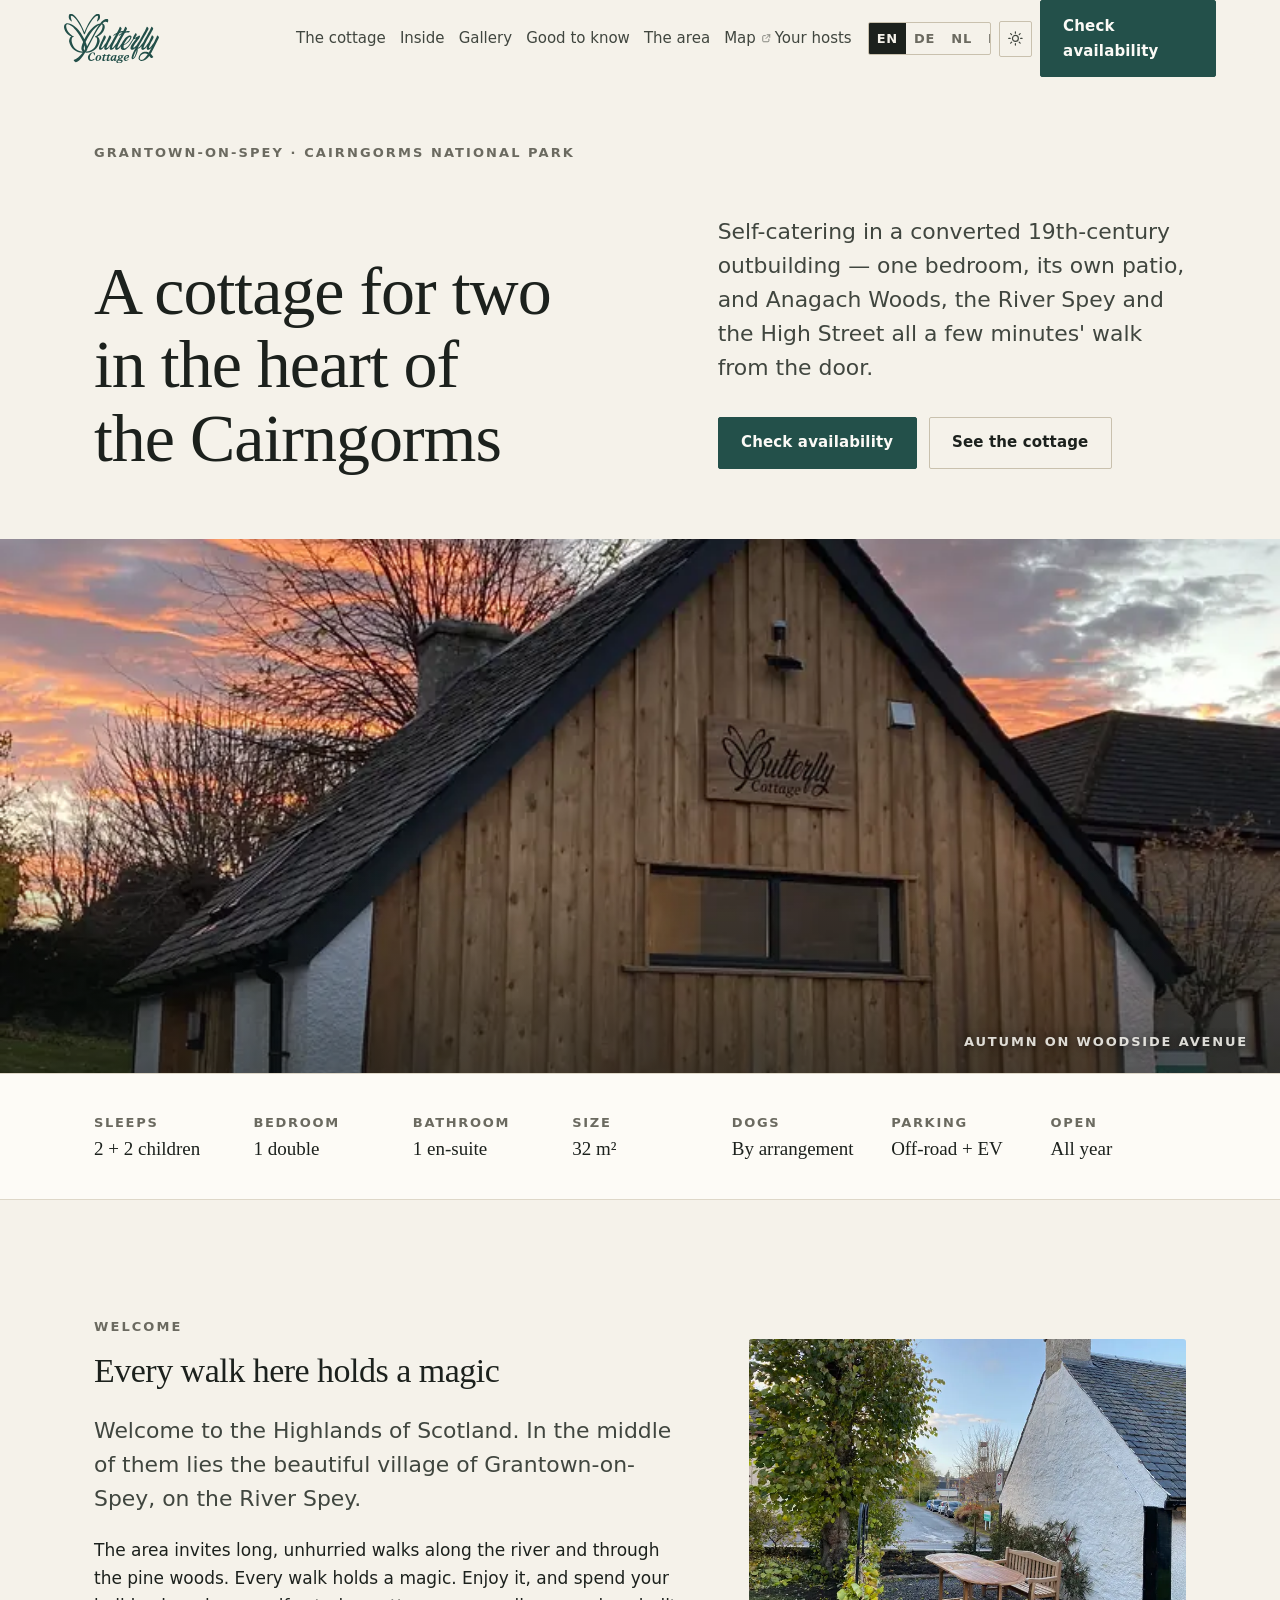
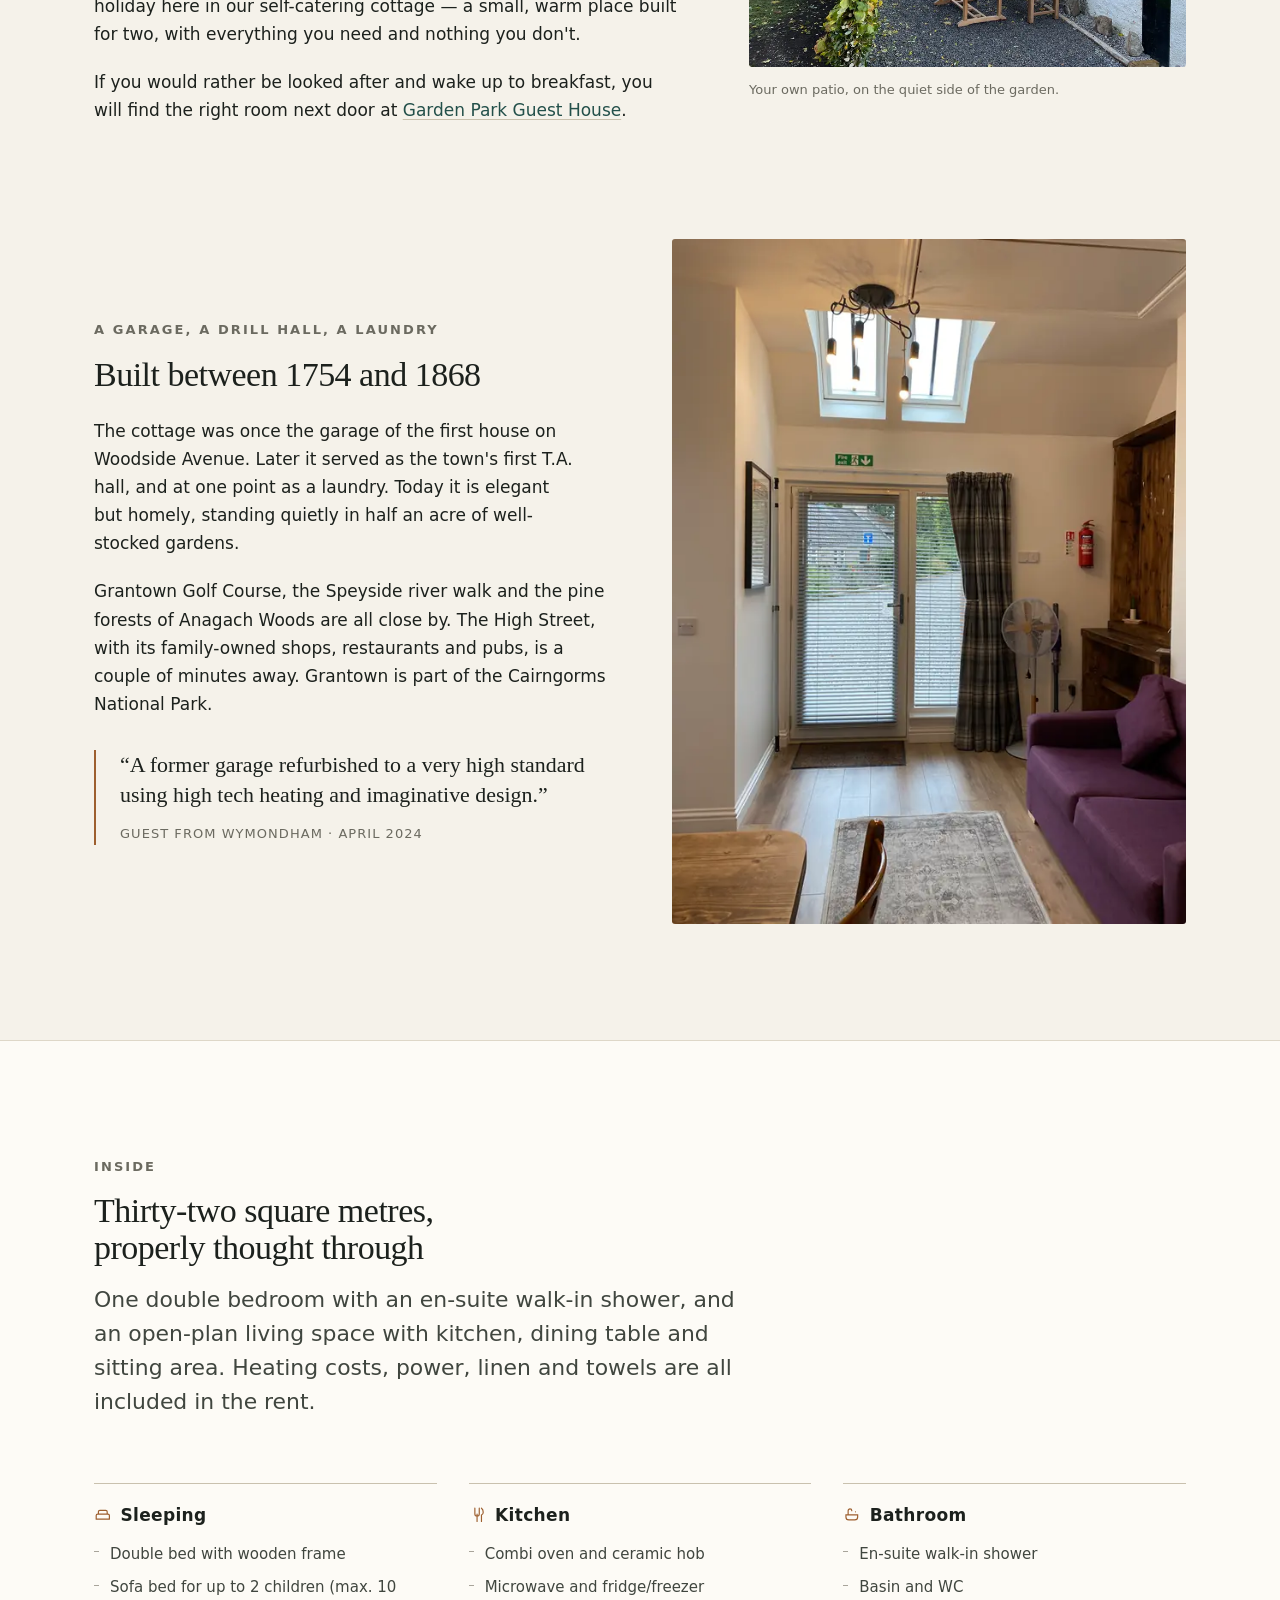
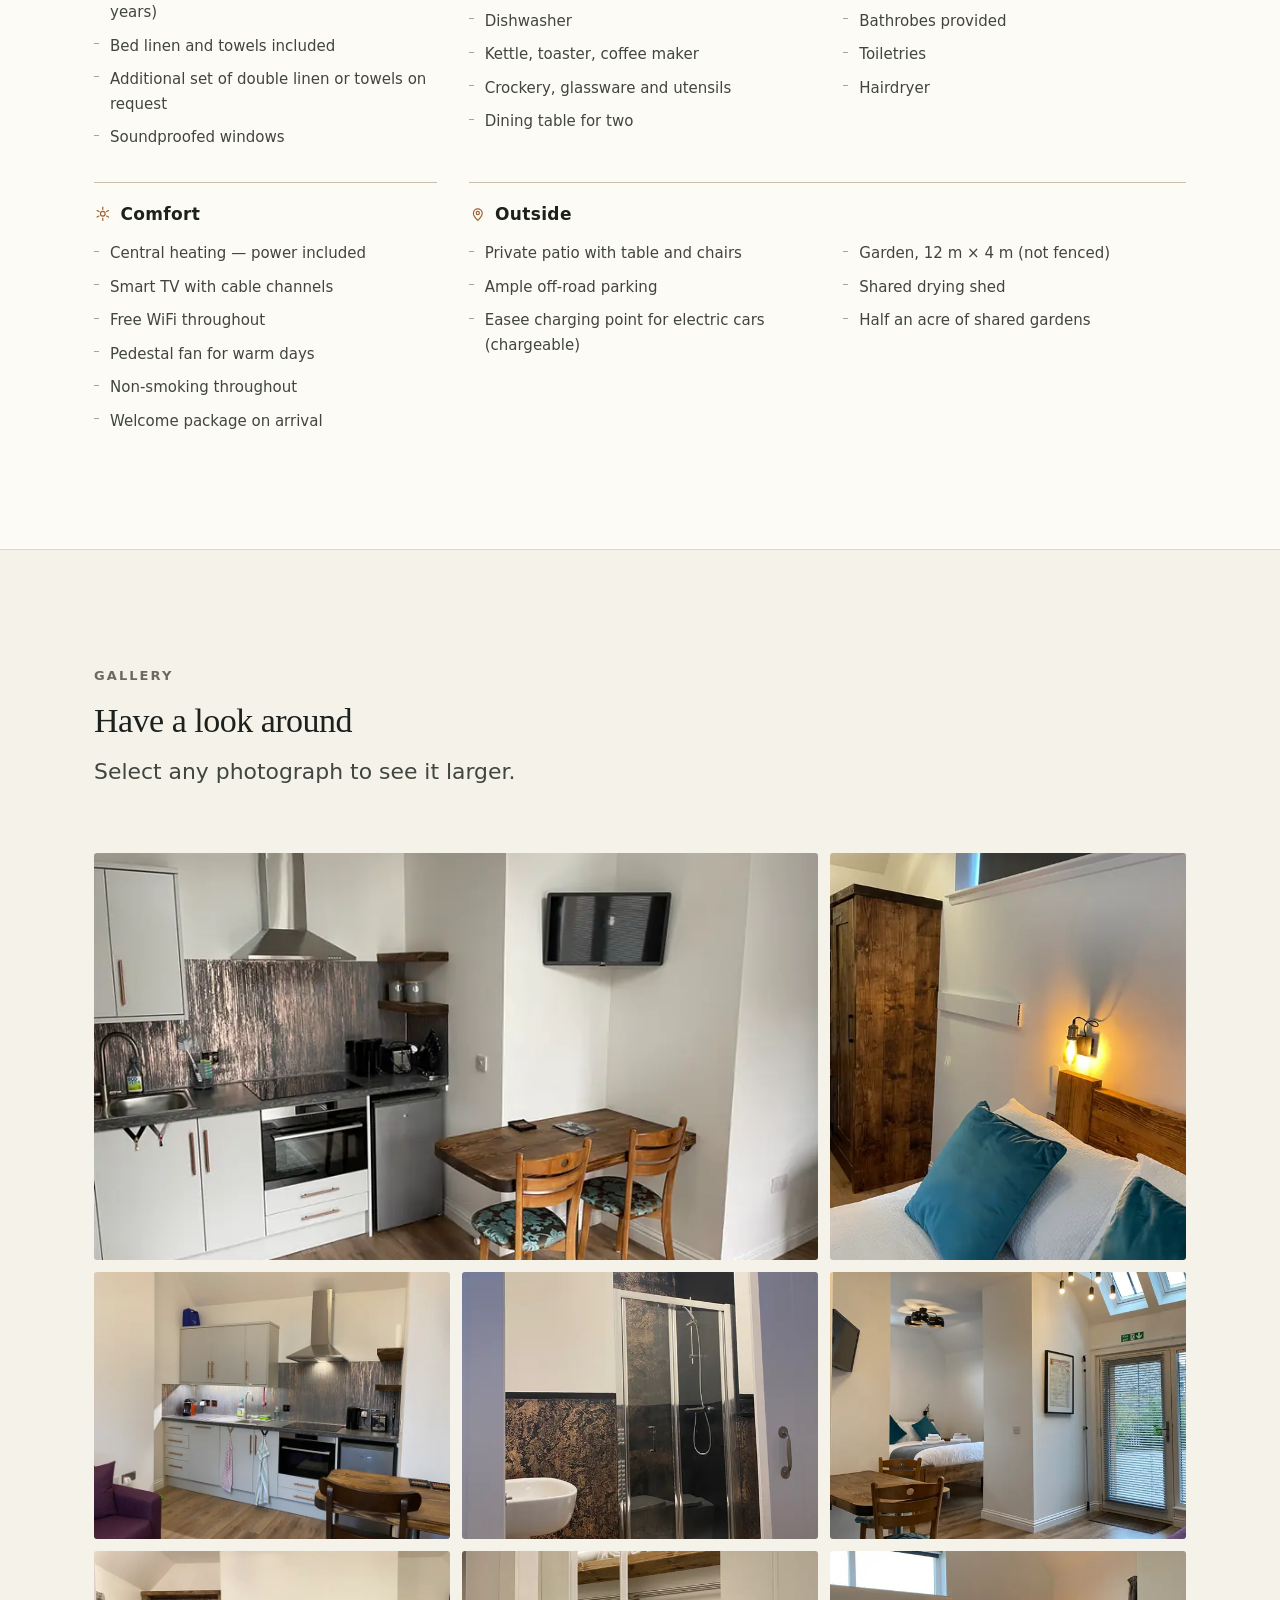
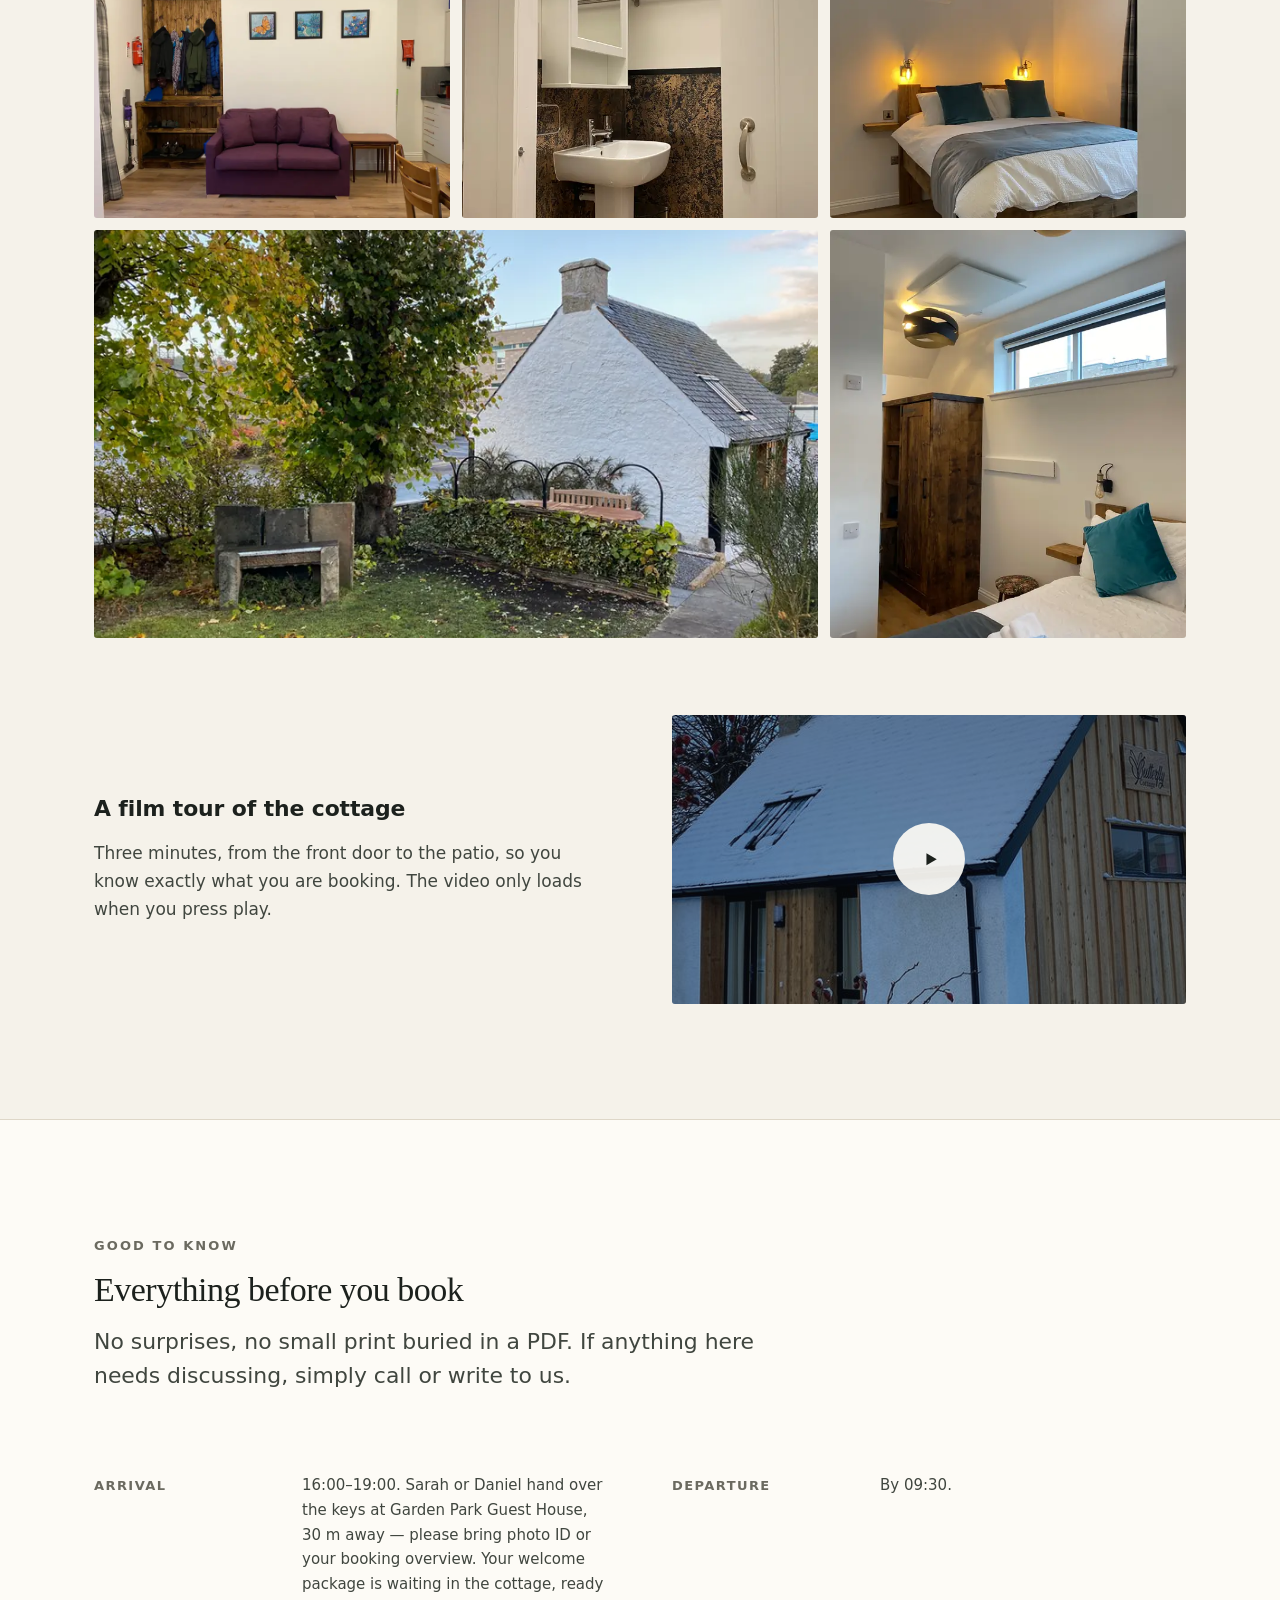
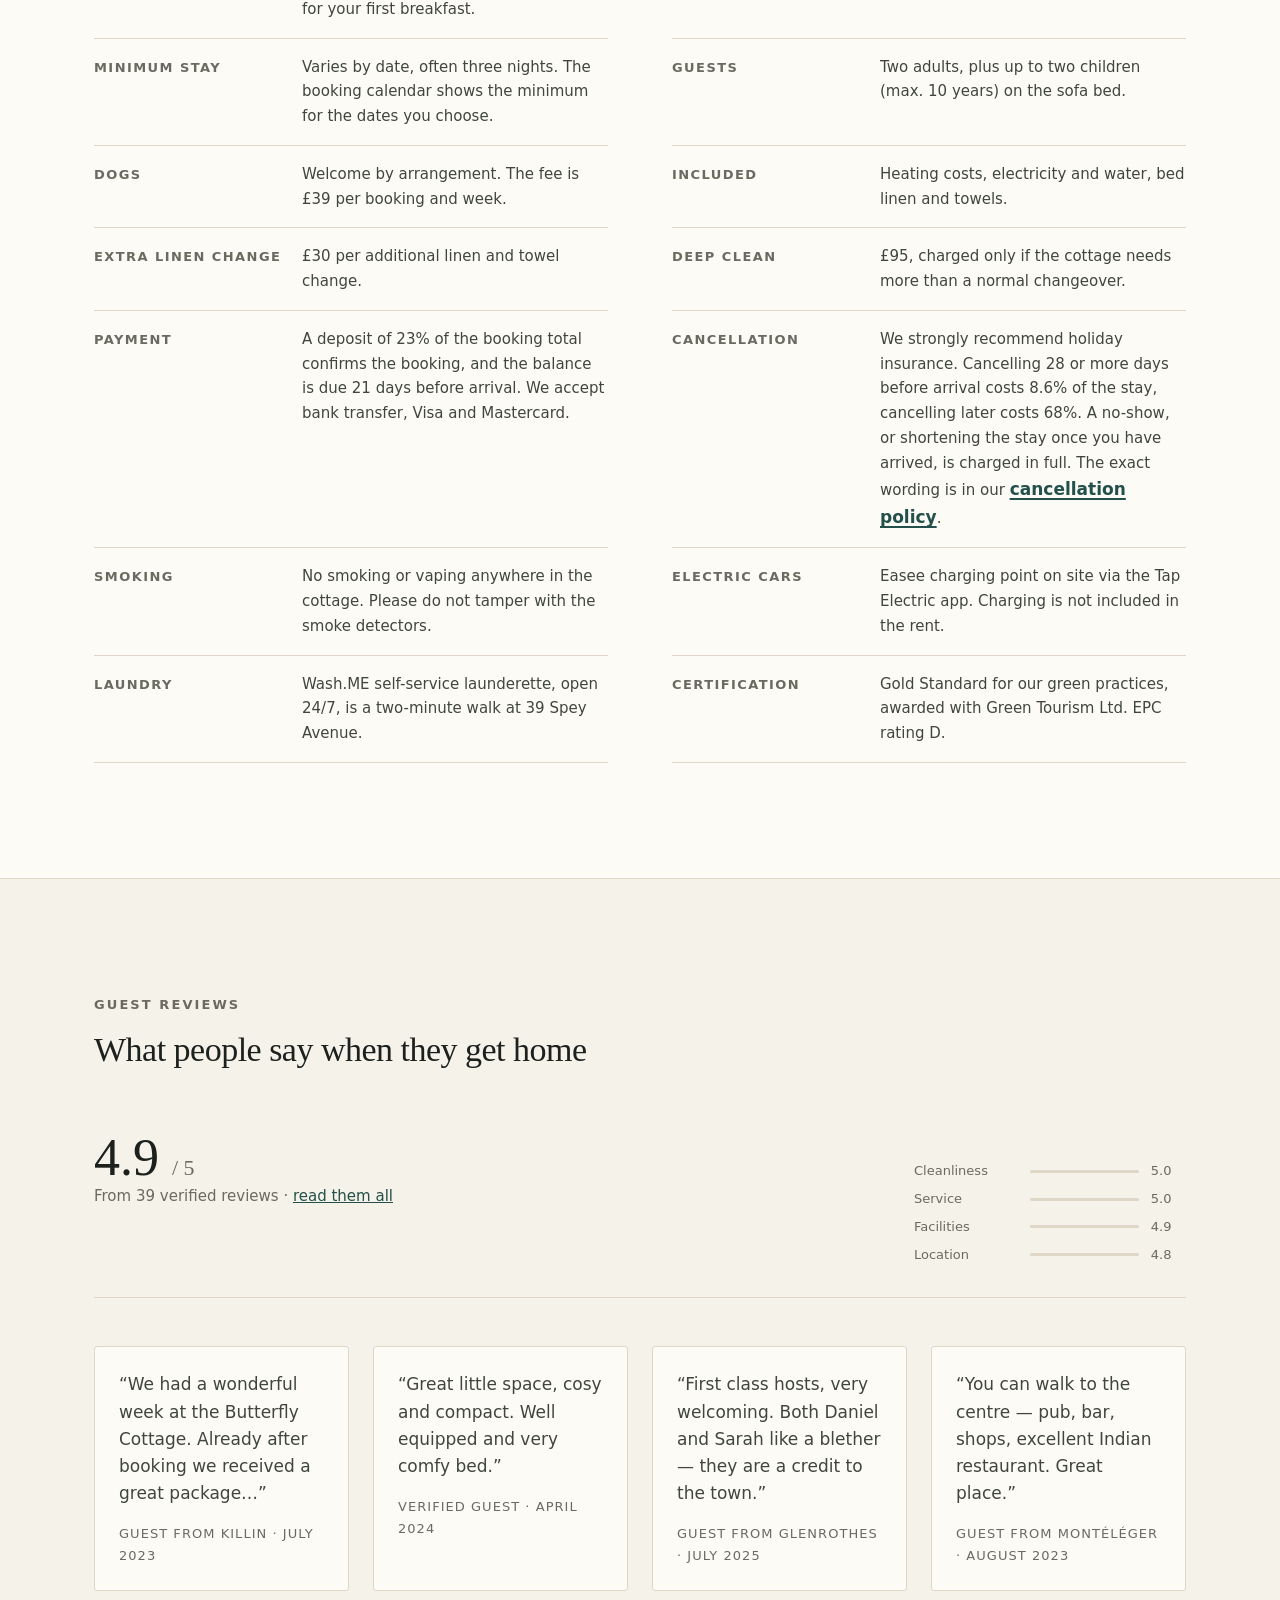
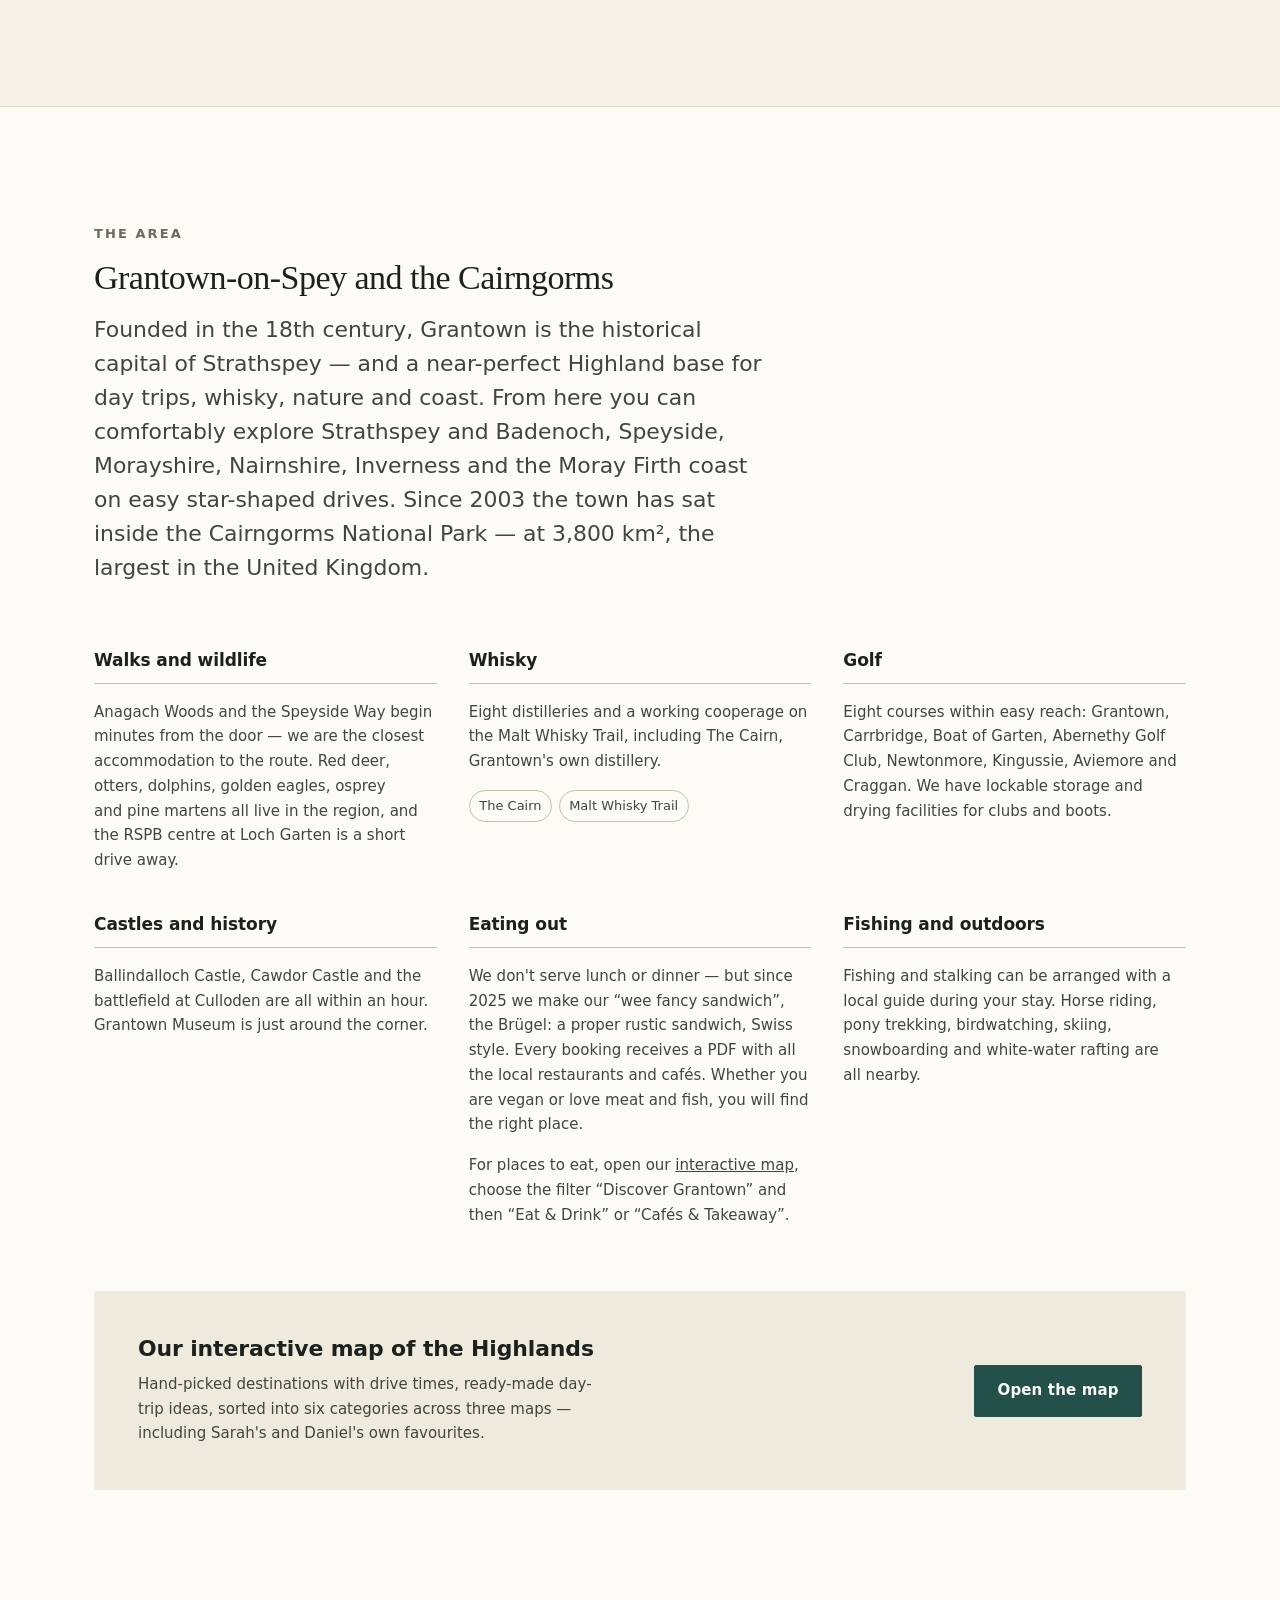
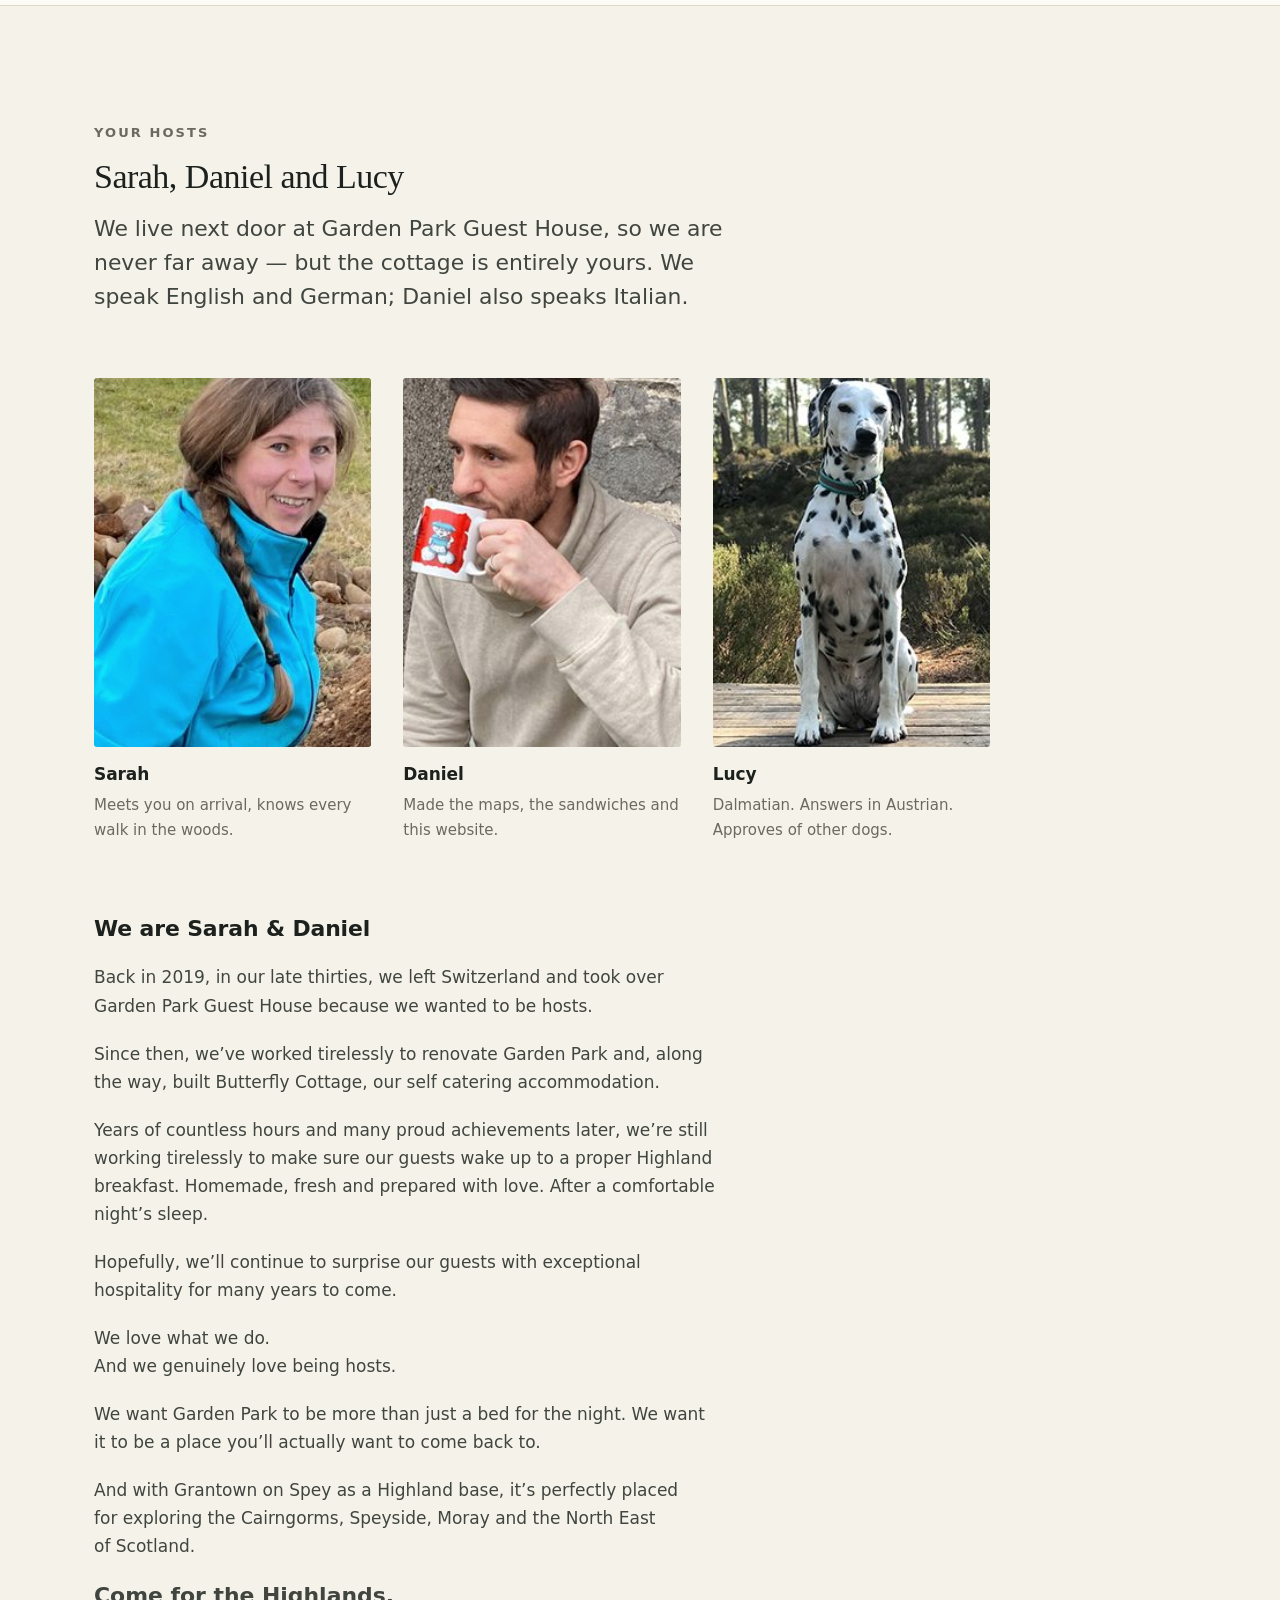
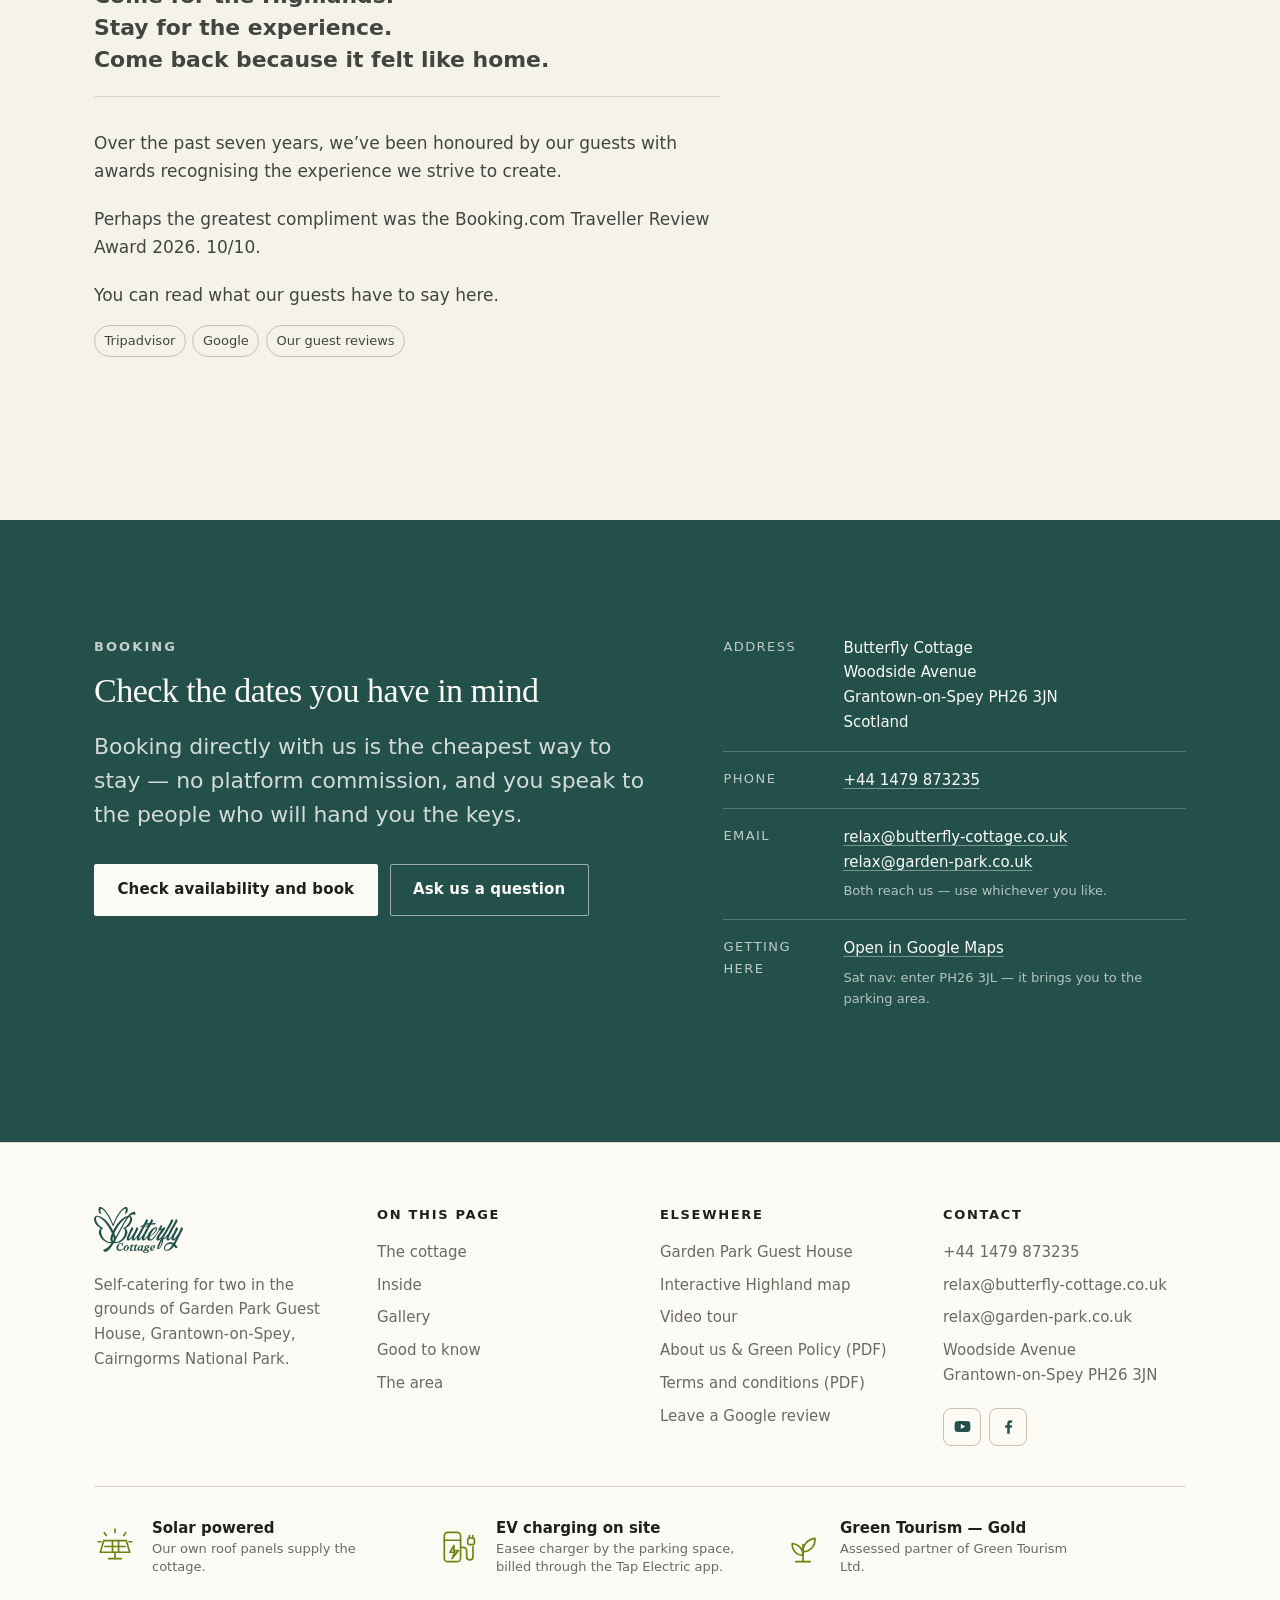
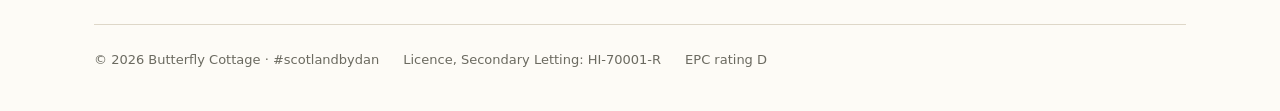
==== commit 121c6bda: "Pre-launch pass: guideline fixes, sitemap and robots.txt Six items from the interface guidelines wer" ====
--- a/index.html
+++ b/index.html
@@ -189,7 +189,7 @@
             <li><span class="facts__k">Sleeps</span><span class="facts__v">2 + 2 children</span></li>
             <li><span class="facts__k">Bedroom</span><span class="facts__v">1 double</span></li>
             <li><span class="facts__k">Bathroom</span><span class="facts__v">1 en-suite</span></li>
-            <li><span class="facts__k">Size</span><span class="facts__v">32 m²</span></li>
+            <li><span class="facts__k">Size</span><span class="facts__v">32&nbsp;m²</span></li>
             <li><span class="facts__k">Dogs</span><span class="facts__v">By arrangement</span></li>
             <li><span class="facts__k">Parking</span><span class="facts__v">Off-road + EV</span></li>
             <li><span class="facts__k">Open</span><span class="facts__v">All year</span></li>
@@ -346,7 +346,7 @@
               </h3>
               <ul>
                 <li>Private patio with table and chairs</li>
-                <li>Garden, 12 m × 4 m (not fenced)</li>
+                <li>Garden, 12&nbsp;m × 4&nbsp;m (not fenced)</li>
                 <li>Ample off-road parking</li>
                 <li>Shared drying shed</li>
                 <li>Easee charging point for electric cars (chargeable)</li>
@@ -463,7 +463,7 @@
           </div>
 
           <dl class="reveal">
-            <div class="know__row"><dt>Arrival</dt><dd>16:00–19:00. Sarah or Daniel hand over the keys at Garden Park Guest House, 30 m away — please bring photo ID or your booking overview. Your welcome package is waiting in the cottage, ready for your first breakfast.</dd></div>
+            <div class="know__row"><dt>Arrival</dt><dd>16:00–19:00. Sarah or Daniel hand over the keys at Garden Park Guest House, 30&nbsp;m away — please bring photo ID or your booking overview. Your welcome package is waiting in the cottage, ready for your first breakfast.</dd></div>
             <div class="know__row"><dt>Departure</dt><dd>By 09:30.</dd></div>
             <div class="know__row"><dt>Minimum stay</dt><dd>Varies by date, often three nights. The booking calendar shows the minimum for the dates you choose.</dd></div>
             <div class="know__row"><dt>Guests</dt><dd>Two adults, plus up to two children (max. 10 years) on the sofa bed.</dd></div>
@@ -537,7 +537,7 @@
               and a near-perfect Highland base for day trips, whisky, nature and coast. From here
               you can comfortably explore Strathspey and Badenoch, Speyside, Morayshire,
               Nairnshire, Inverness and the Moray Firth coast on easy star-shaped drives. Since
-              2003 the town has sat inside the Cairngorms National Park — at 3,800 km², the
+              2003 the town has sat inside the Cairngorms National Park — at 3,800&nbsp;km², the
               largest in the United Kingdom.
             </p>
           </div>
--- a/assets/site.css
+++ b/assets/site.css
@@ -42,6 +42,7 @@
 
 :root,
 [data-theme='light'] {
+  color-scheme: light;
   --bg: #f5f2ea;
   --surface: #fdfbf6;
   --surface-2: #efeade;
@@ -64,6 +65,7 @@
 }
 
 [data-theme='dark'] {
+  color-scheme: dark;
   --bg: #141816;
   --surface: #1b201d;
   --surface-2: #232a26;
@@ -119,10 +121,12 @@
 }
 a {
   color: inherit;
+  touch-action: manipulation;
 }
 button {
   font: inherit;
   color: inherit;
+  touch-action: manipulation;
 }
 :focus-visible {
   outline: 2px solid var(--primary);
@@ -203,6 +207,13 @@
   max-width: var(--page);
   margin-inline: auto;
   padding-inline: var(--gutter);
+}
+/* Notch and rounded corners in landscape: only ever adds padding. */
+@supports (padding: max(0px)) {
+  .wrap {
+    padding-left: max(var(--gutter), env(safe-area-inset-left));
+    padding-right: max(var(--gutter), env(safe-area-inset-right));
+  }
 }
 section {
   padding-block: var(--section-y);
@@ -257,8 +268,8 @@
 /* Official Butterfly Cottage wordmark, drawn as a mask so it inherits colour */
 .brand__logo {
   display: block;
-  width: 11.55rem;
-  height: 2.585rem;
+  width: 13.5rem;
+  height: 3.021rem;
   flex: none;
   background-color: var(--logo);
   -webkit-mask: url('logo.svg') no-repeat left center / contain;
@@ -270,14 +281,14 @@
 }
 @media (max-width: 560px) {
   .brand__logo {
-    width: 9.35rem;
-    height: 2.09rem;
+    width: 10.6rem;
+    height: 2.372rem;
   }
 }
 @media (max-width: 480px) {
   .brand__logo {
-    width: 7rem;
-    height: 1.567rem;
+    width: 8.2rem;
+    height: 1.835rem;
   }
 }
 .brand__name {
@@ -490,7 +501,9 @@
 .hero__aside {
   display: grid;
   align-content: end;
-  gap: var(--space-7);
+  /* --space-7 does not exist in the scale above, so this used to resolve to
+     "normal" and the buttons sat directly under the paragraph. */
+  gap: var(--space-8);
 }
 .hero__aside p {
   margin: 0;
@@ -761,6 +774,7 @@
   padding: clamp(1rem, 4vw, 3rem);
   background: rgb(12 16 14 / 0.94);
   backdrop-filter: blur(4px);
+  overscroll-behavior: contain;
 }
 .lightbox[open] {
   display: grid;
@@ -932,6 +946,7 @@
   border-bottom: 1px solid var(--line);
 }
 .score__big {
+  font-variant-numeric: tabular-nums;
   font-family: var(--font-display);
   font-size: var(--text-2xl);
   line-height: 1;
@@ -947,6 +962,7 @@
   margin-left: auto;
 }
 .score__bar {
+  font-variant-numeric: tabular-nums;
   display: grid;
   grid-template-columns: 6.5rem 1fr 2.2rem;
   gap: var(--space-3);
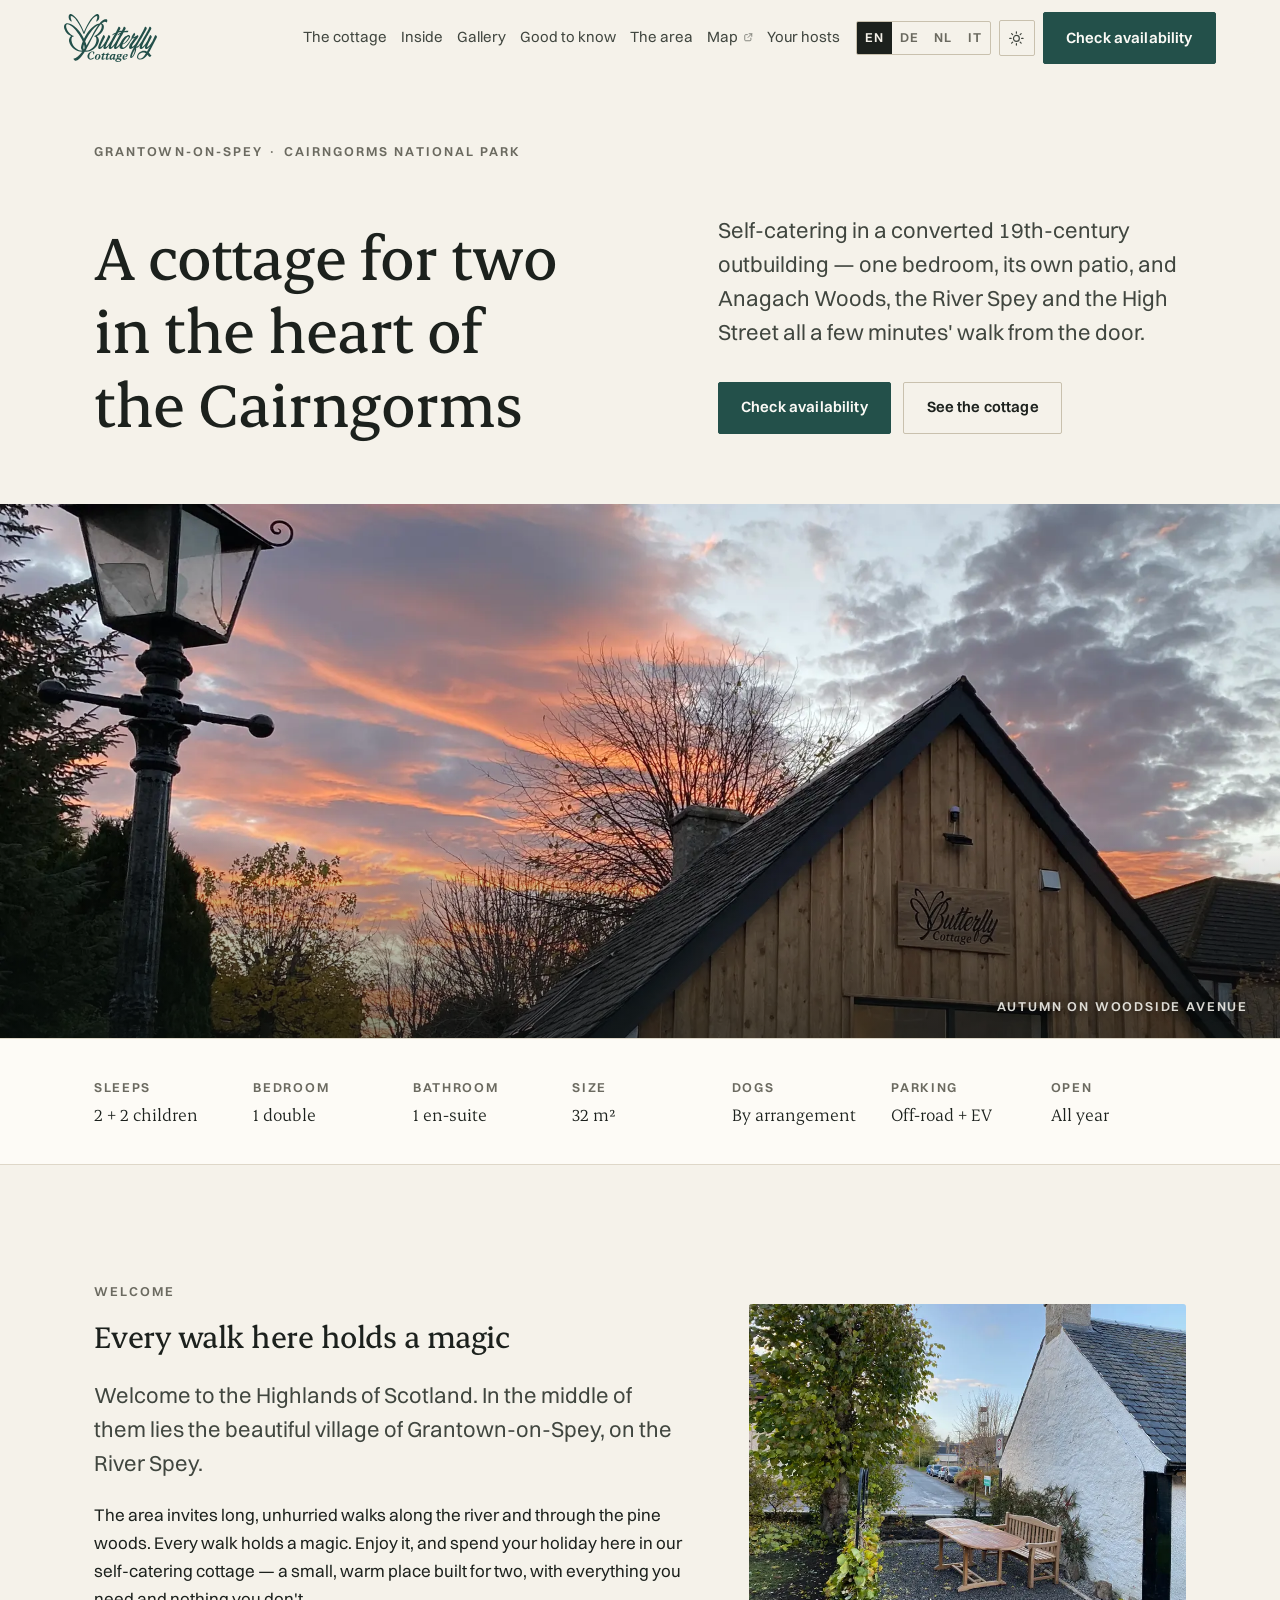
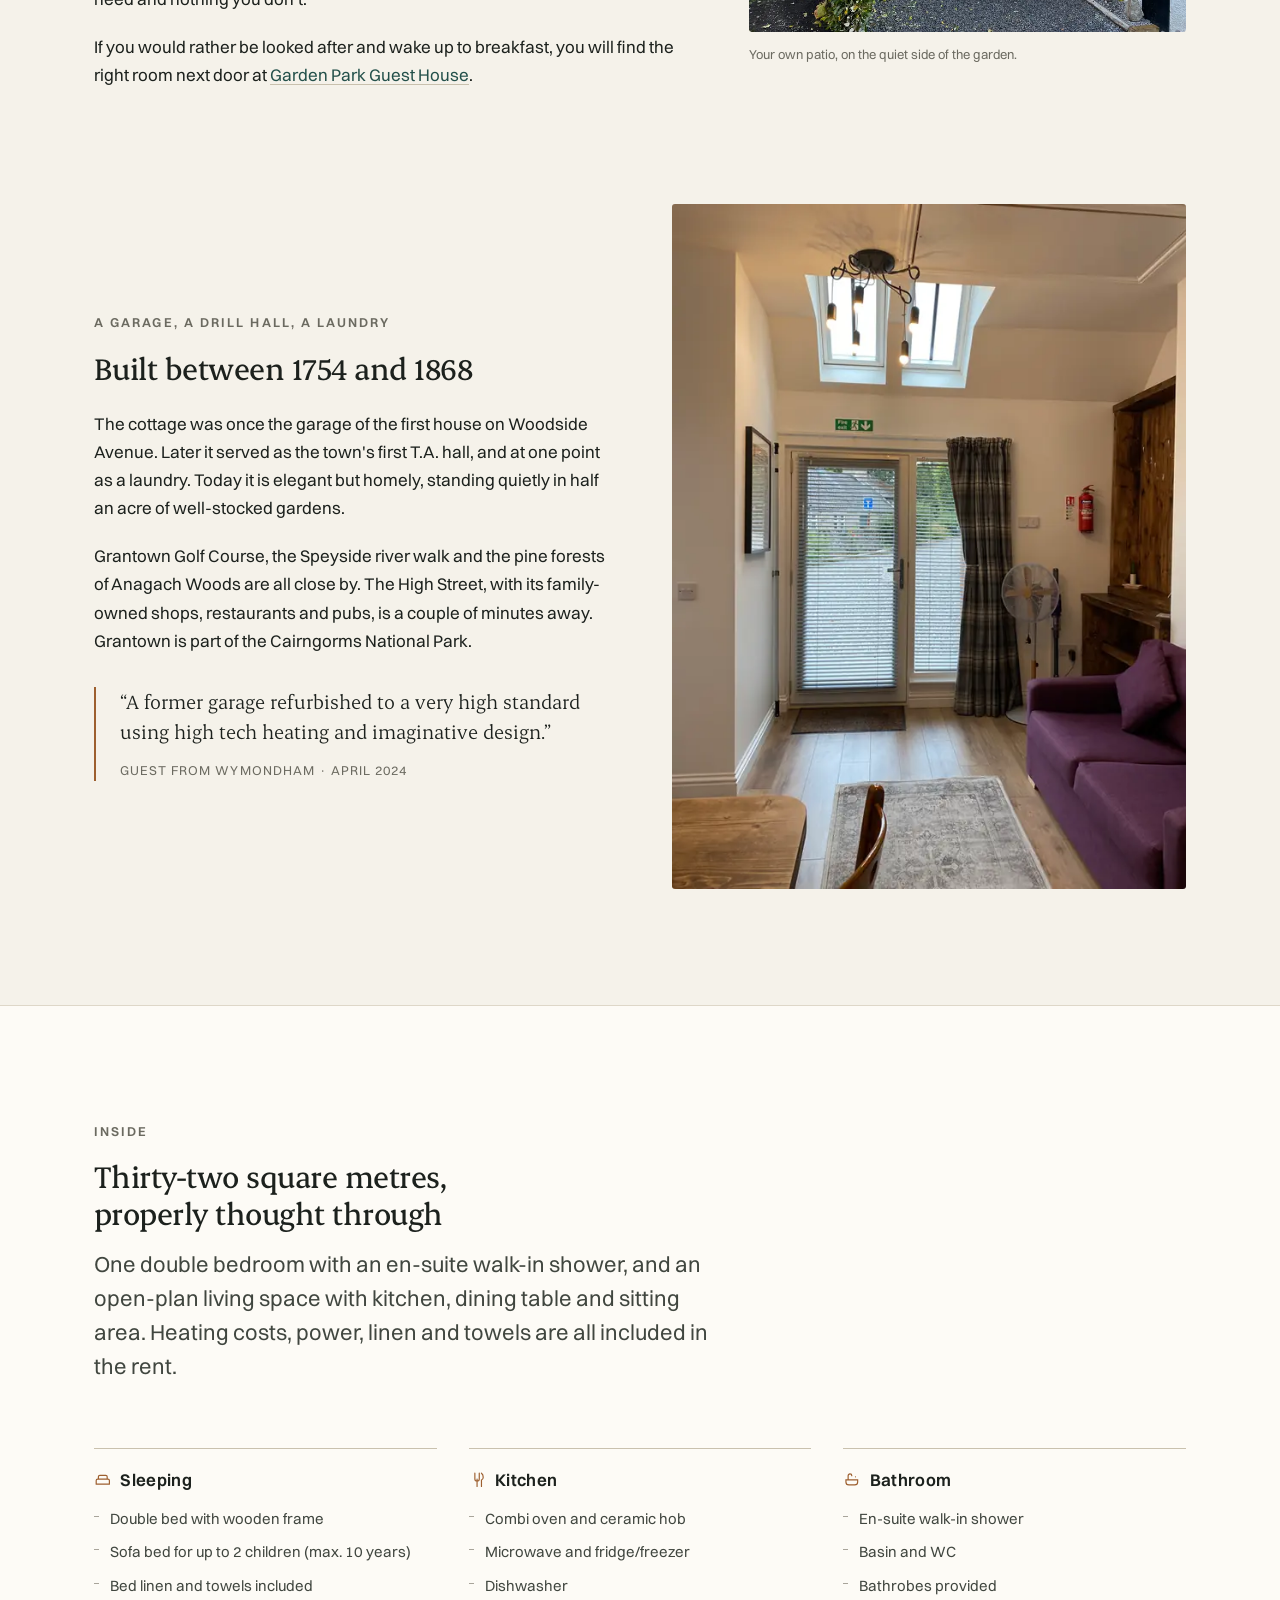
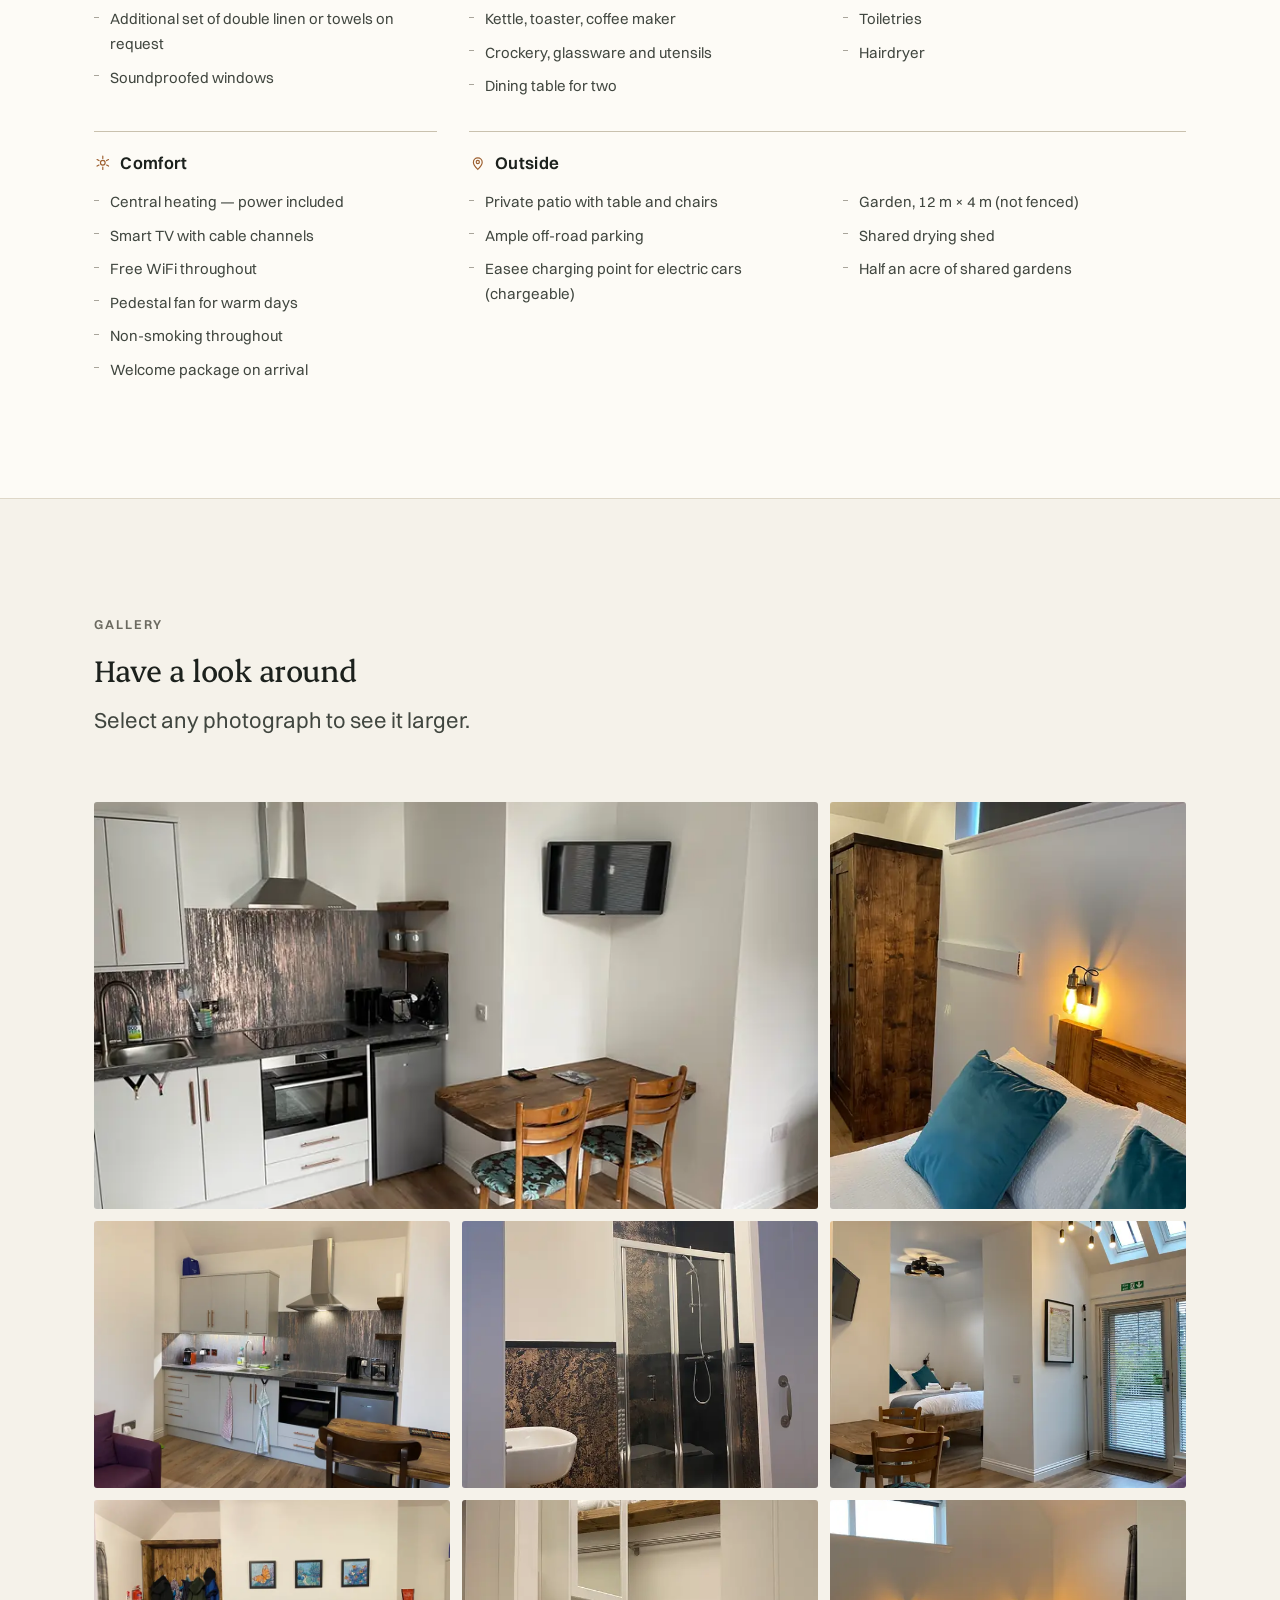
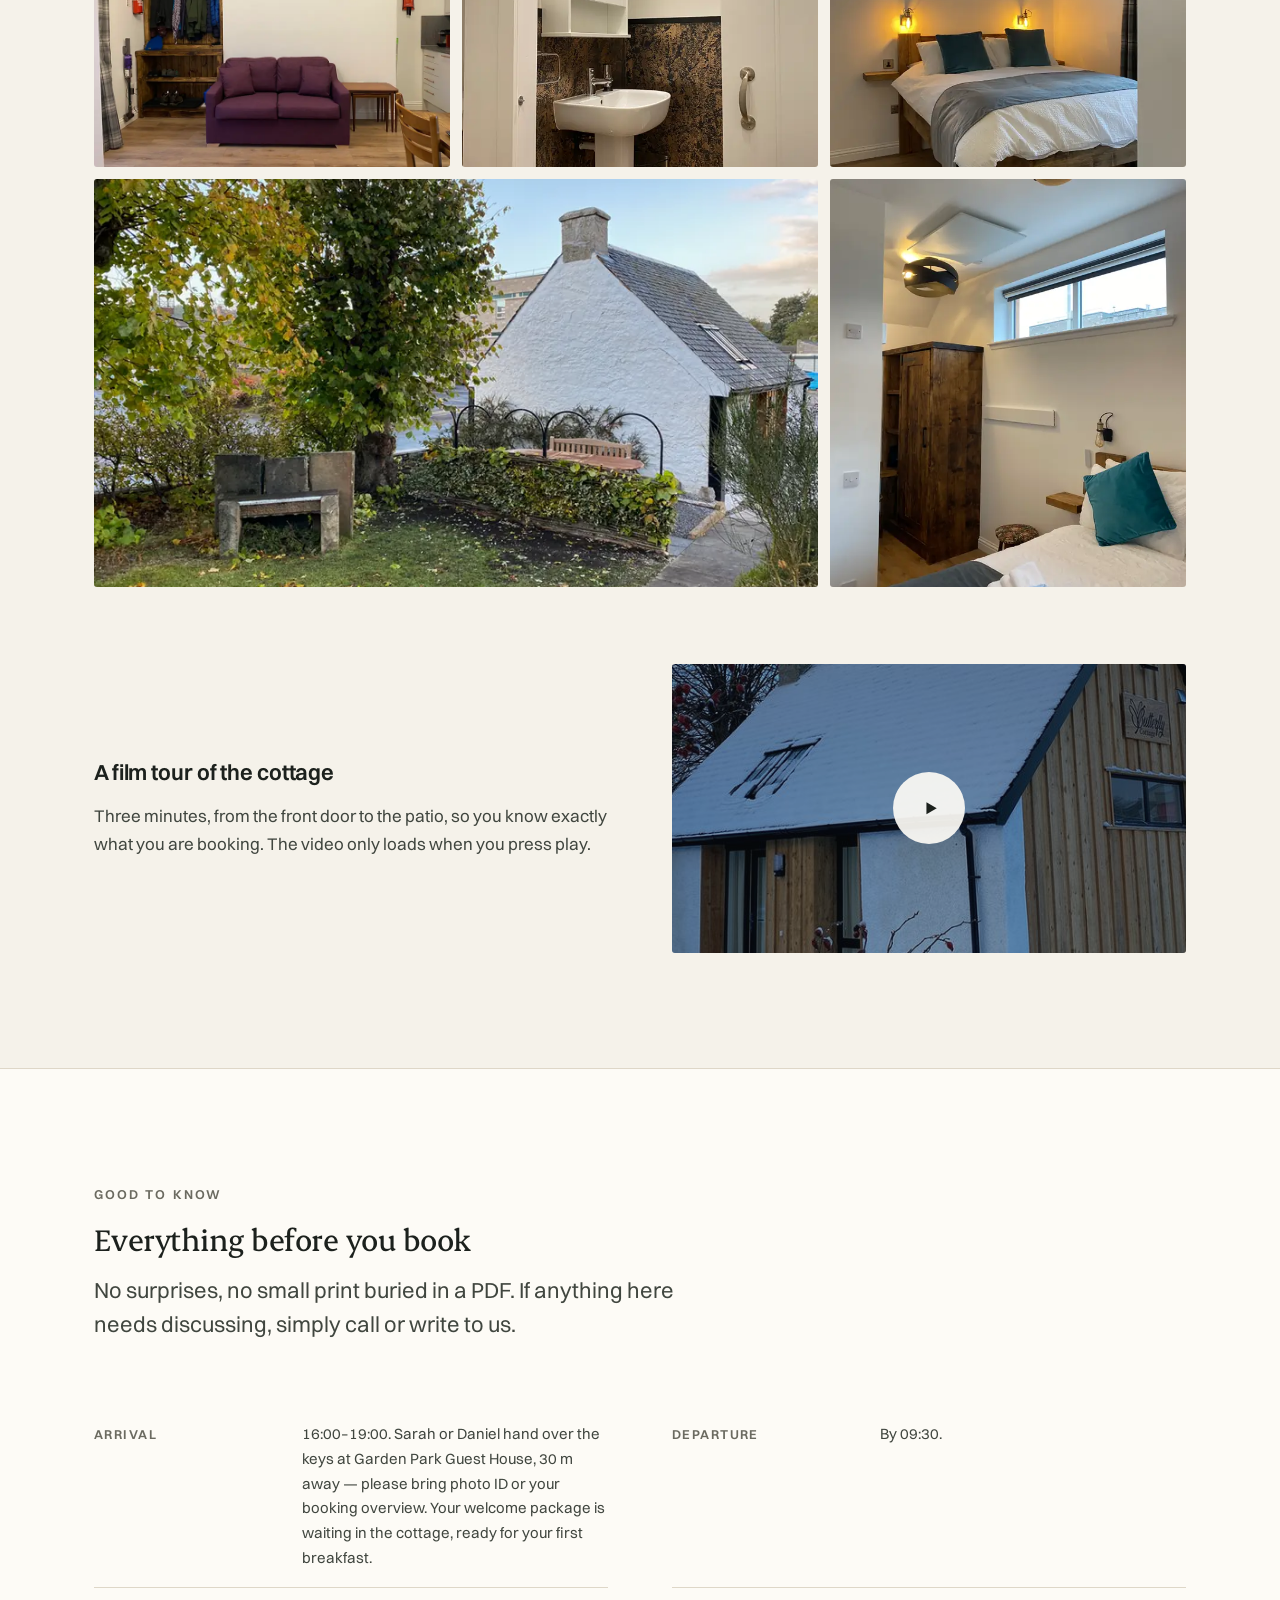
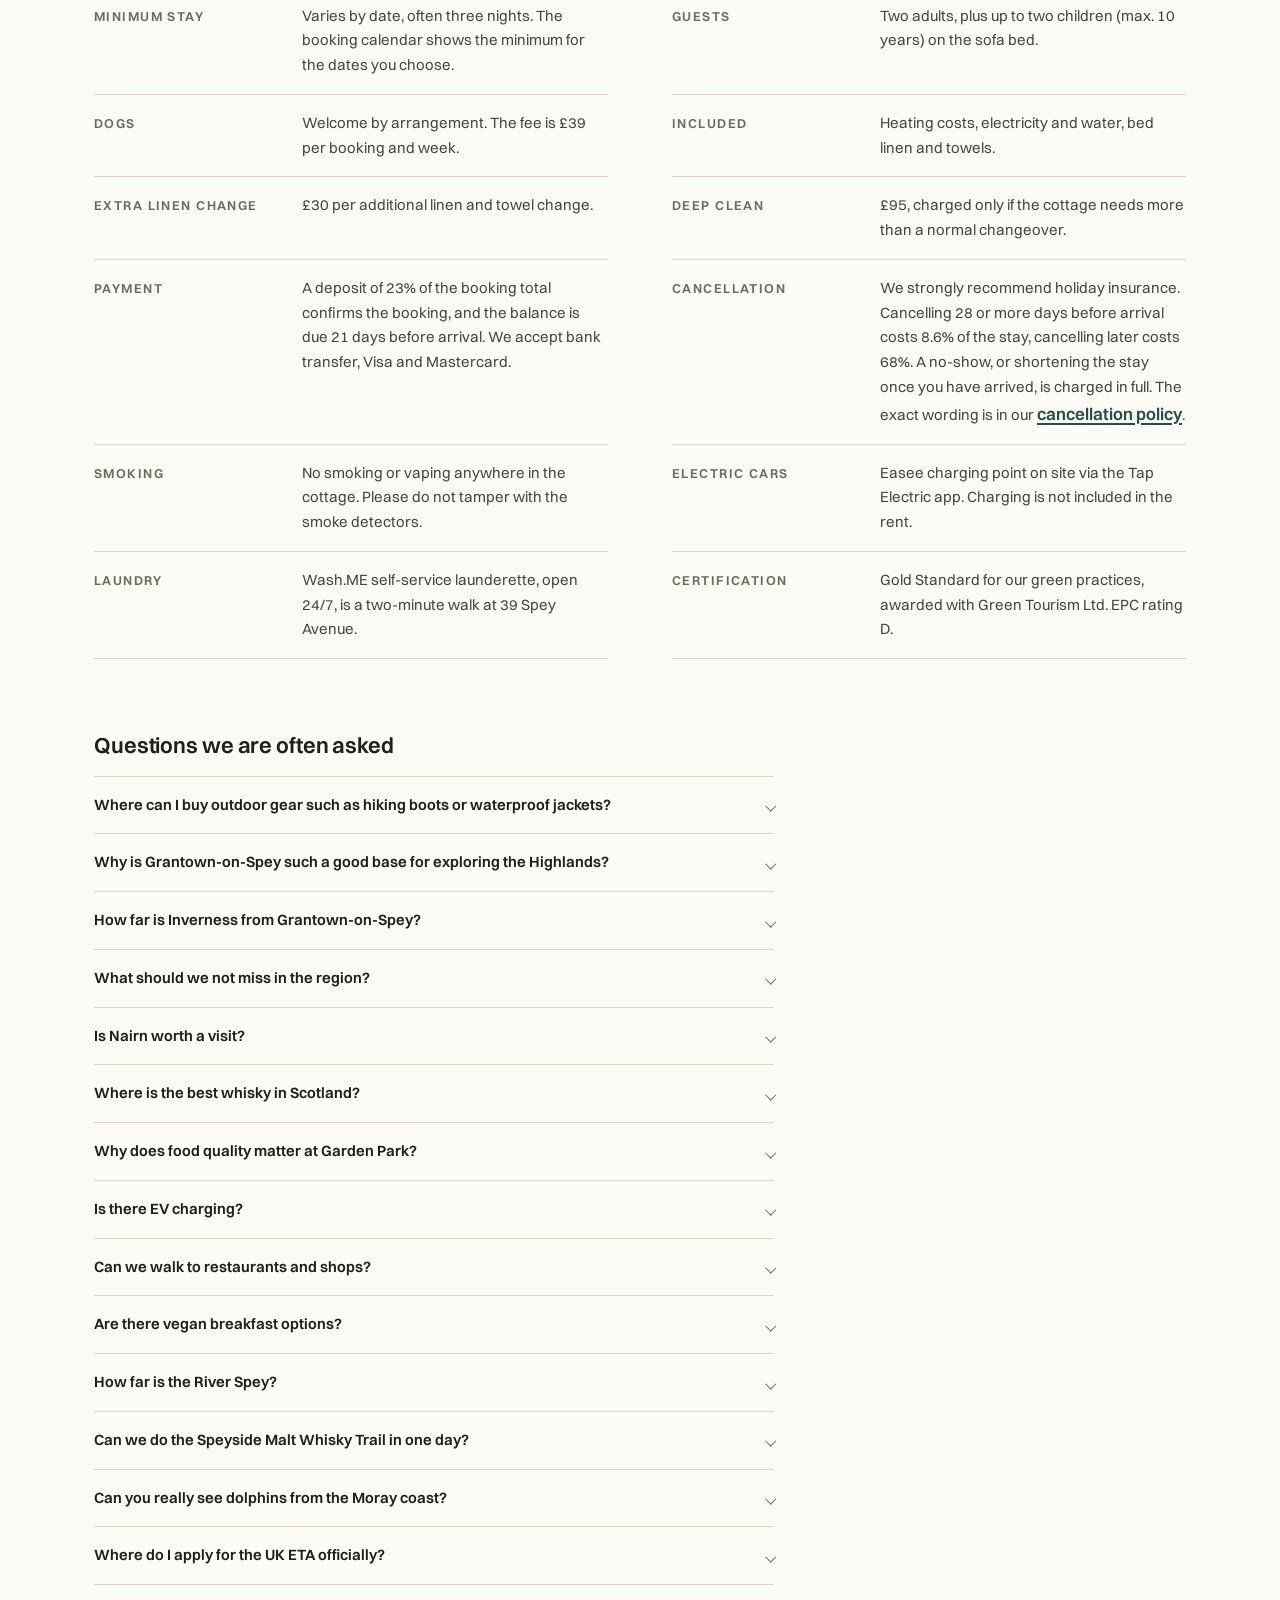
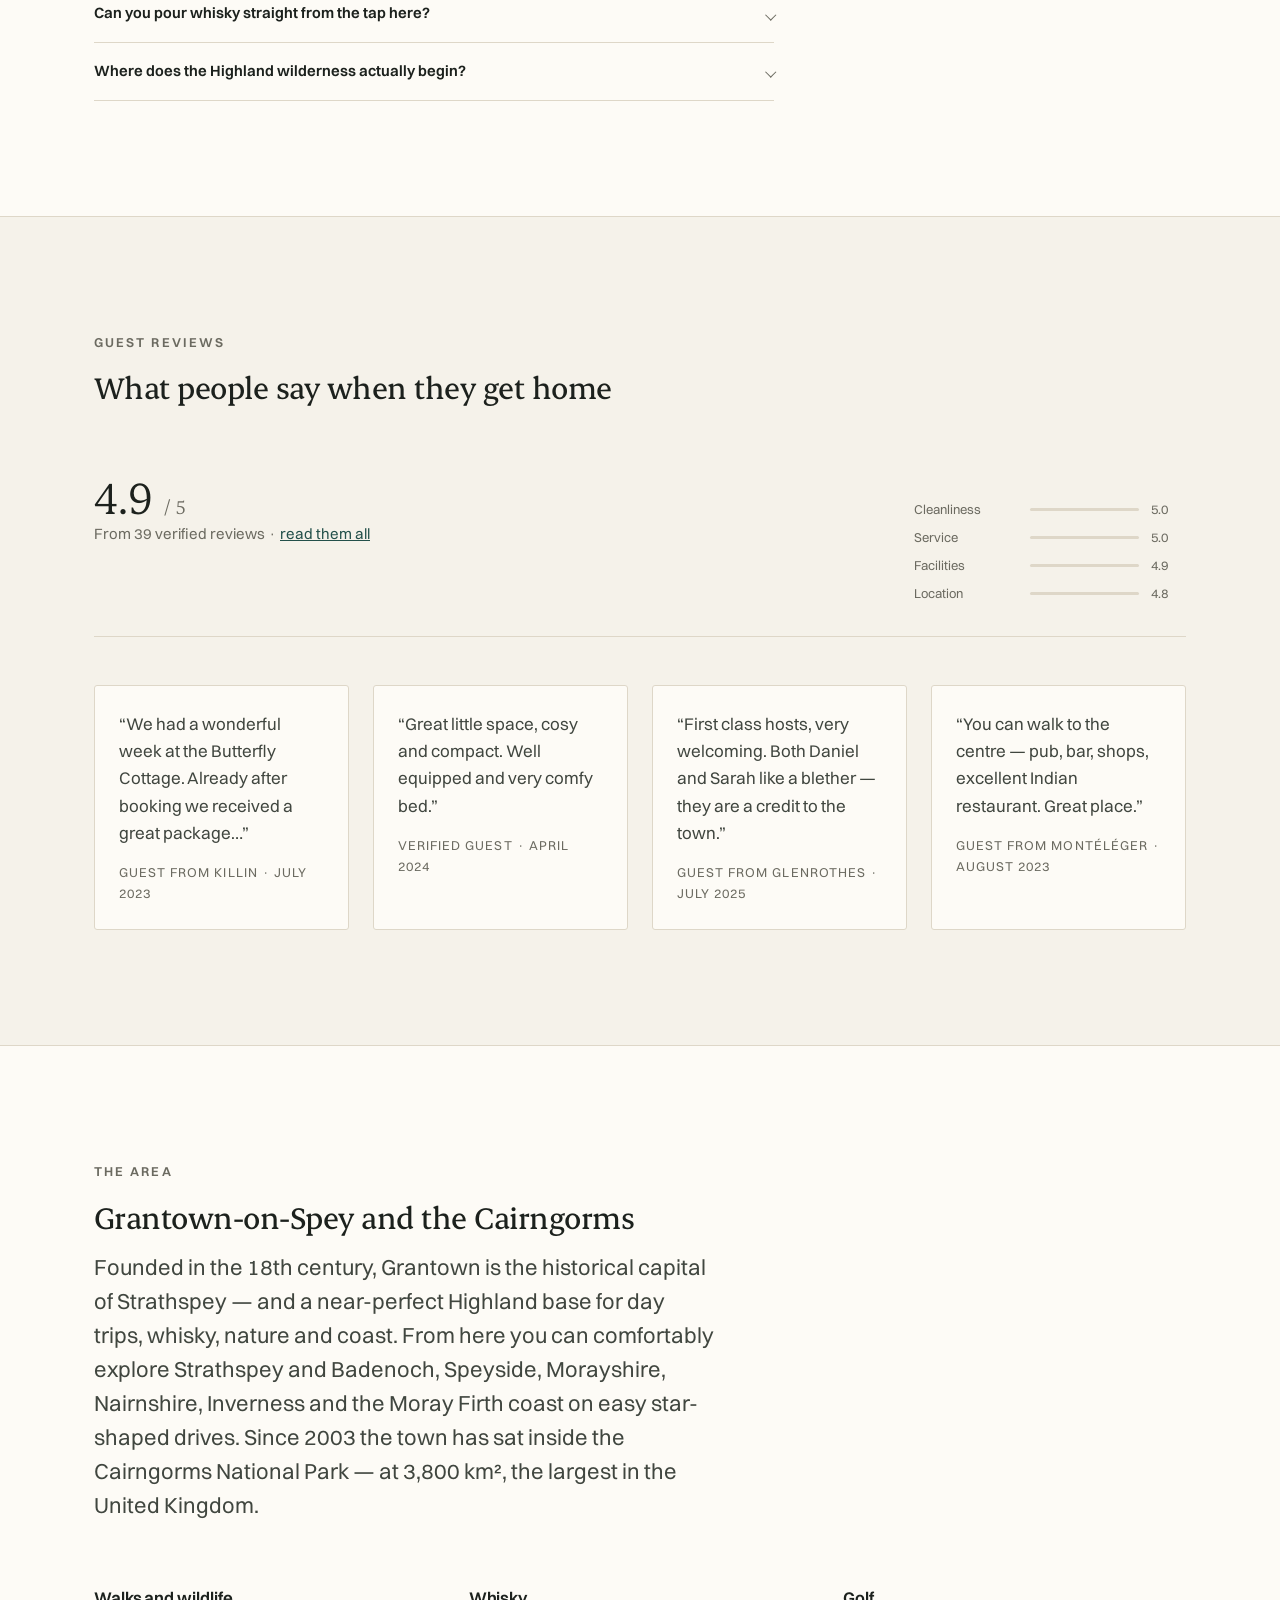
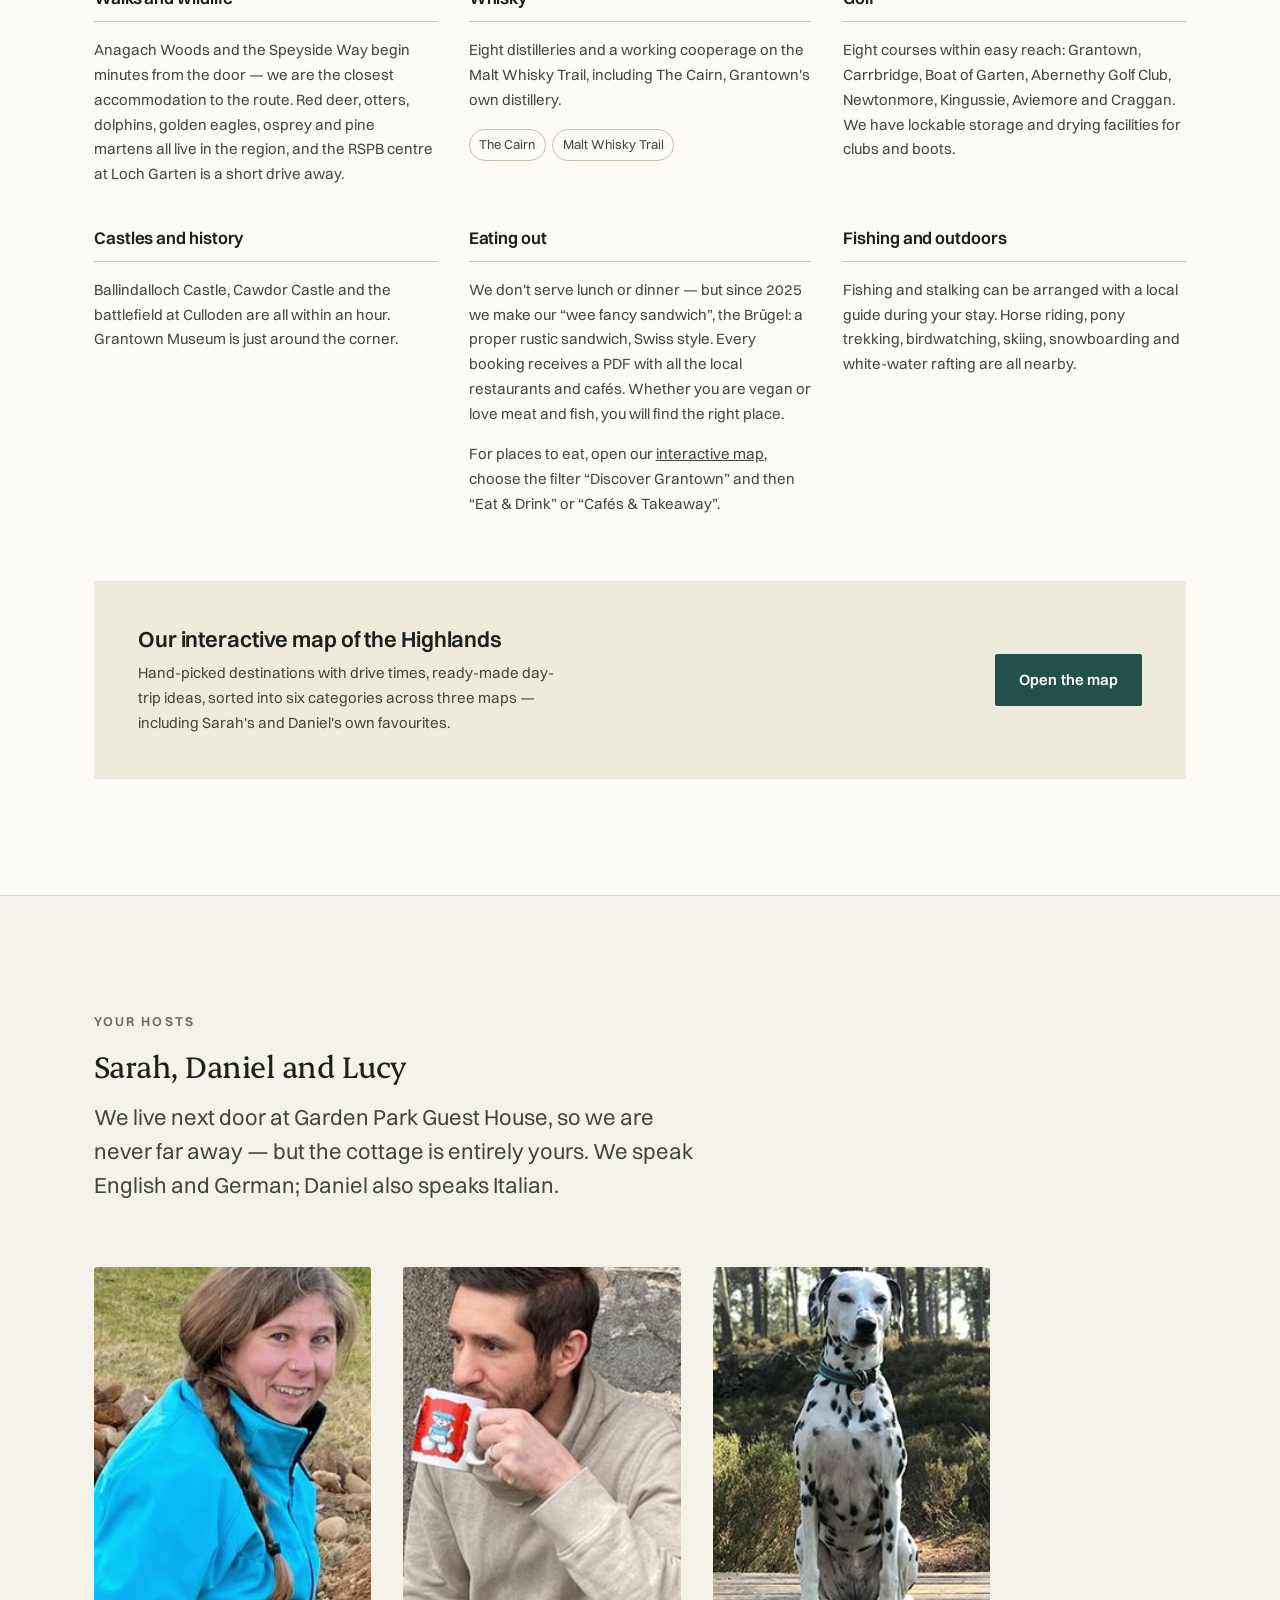
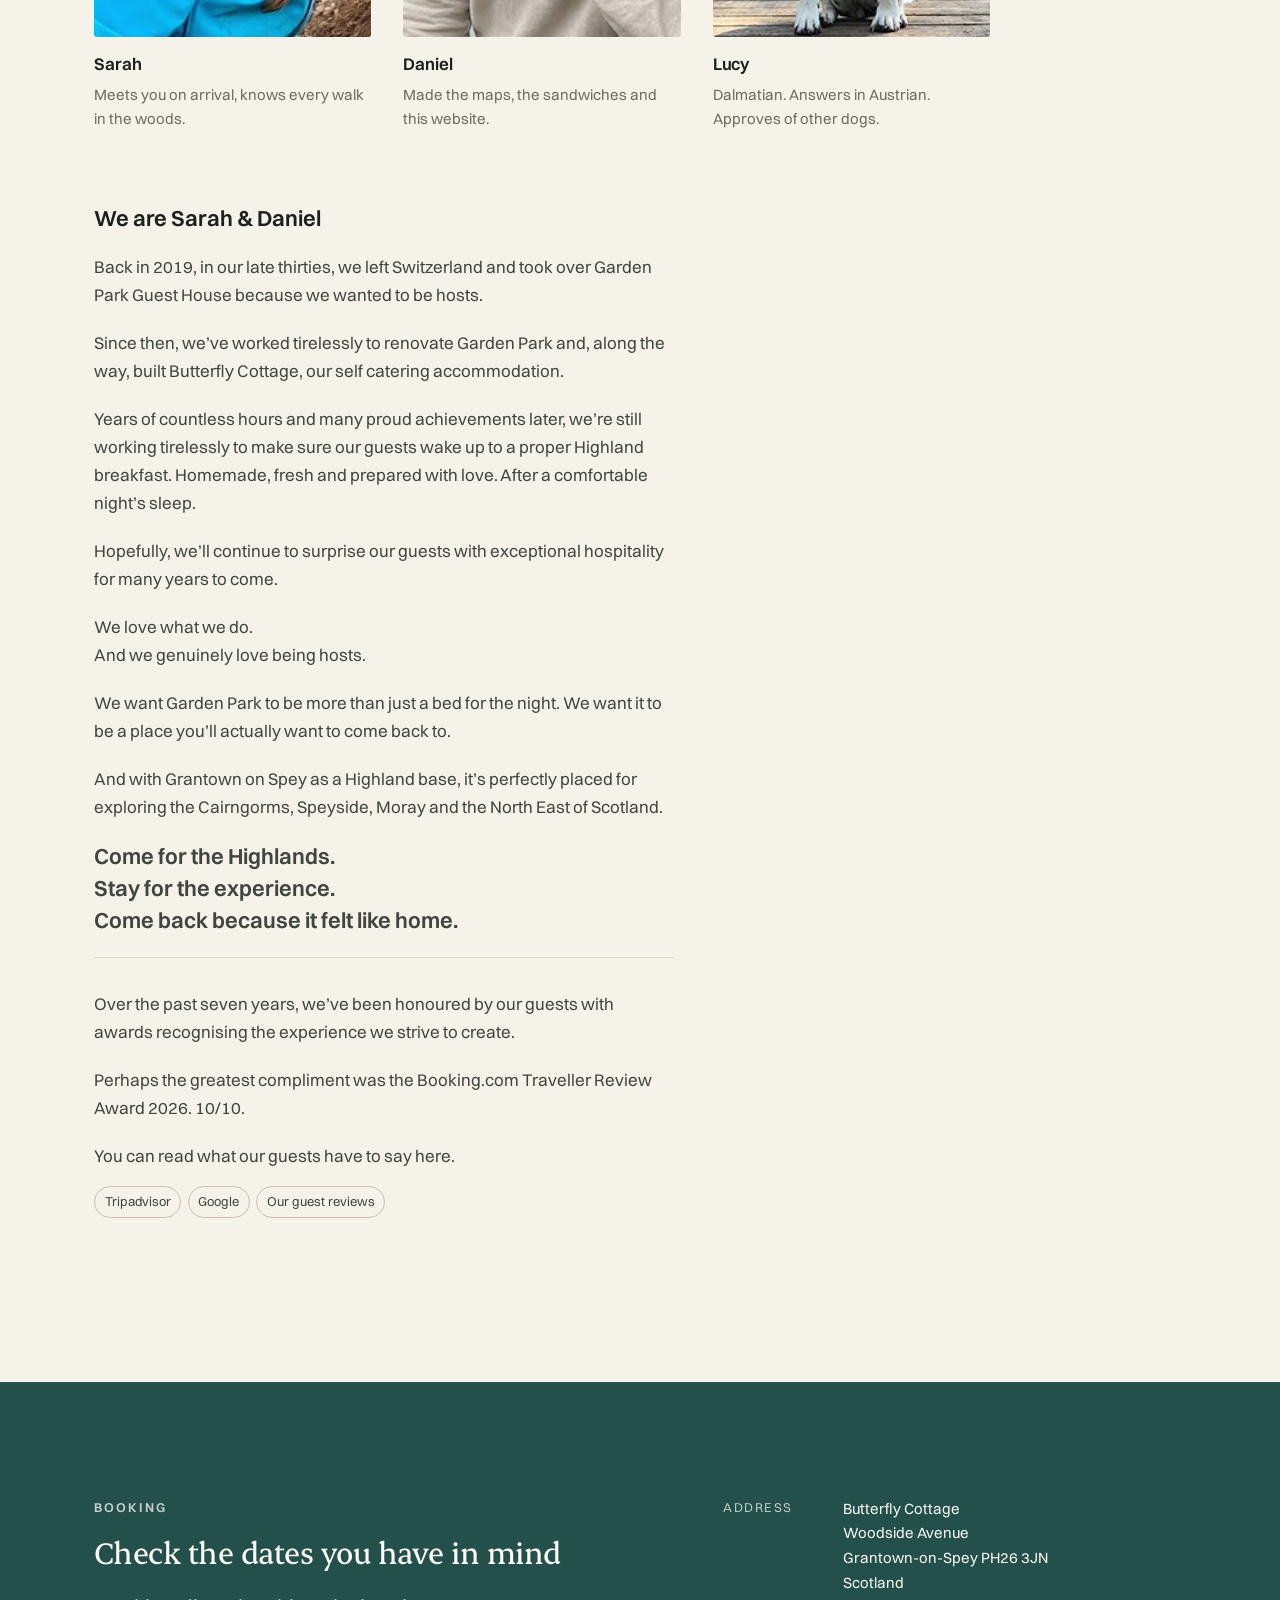
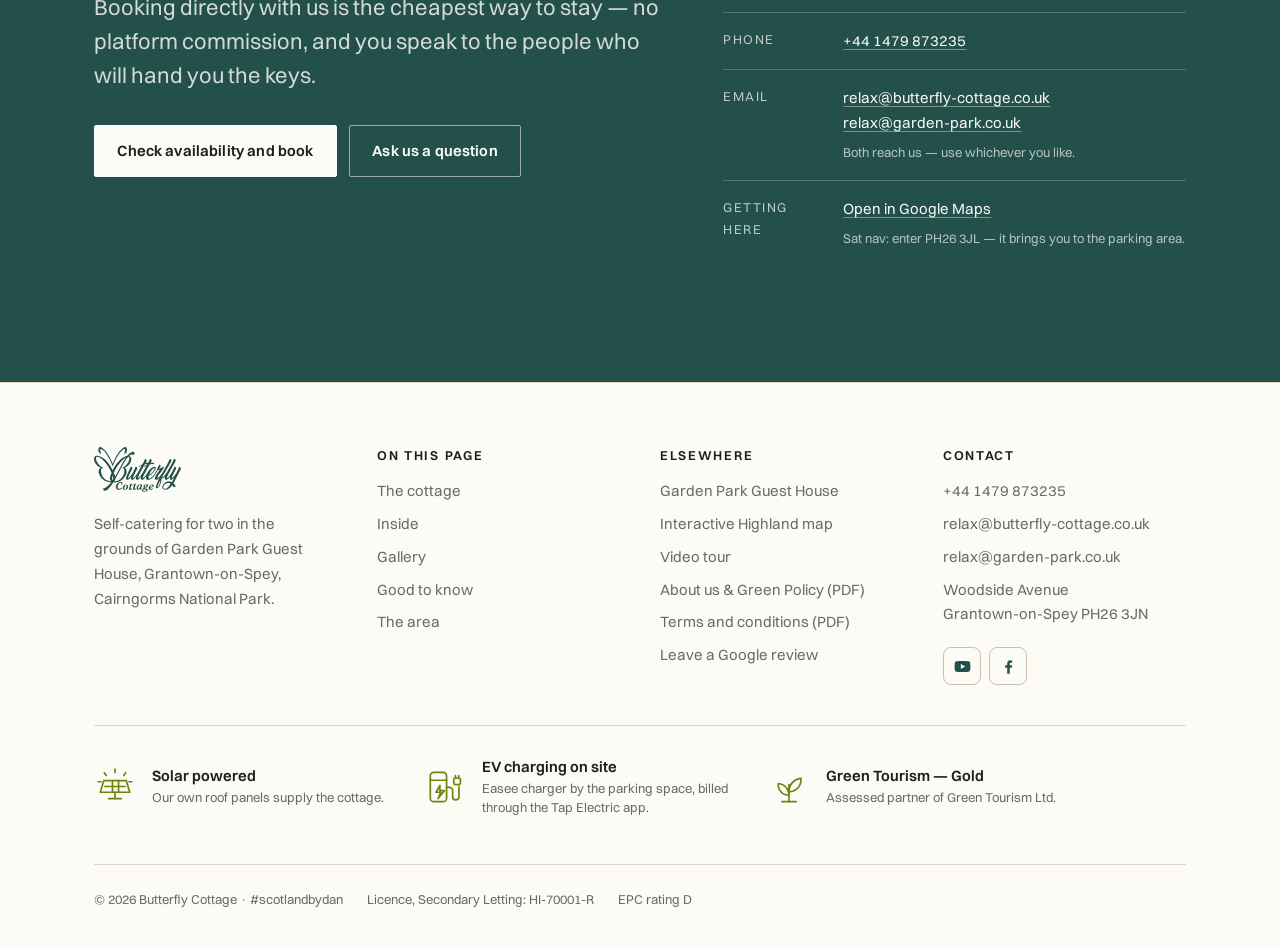
==== commit 614348fb: "FAQ, shorter search snippets, and self-hosted fonts Brings all 16 questions from the interactive map" ====
--- a/index.html
+++ b/index.html
@@ -3,10 +3,10 @@
   <head>
     <meta charset="utf-8" />
     <meta name="viewport" content="width=device-width, initial-scale=1" />
-    <title>Butterfly Cottage — Self-catering for two in Grantown-on-Spey, Cairngorms</title>
+    <title>Butterfly Cottage — self-catering for two, Cairngorms</title>
     <meta
       name="description"
-      content="A quiet self-catering cottage for two in Grantown-on-Spey, Cairngorms National Park. One bedroom, 32 m², dogs by arrangement, EV charging. Anagach Woods and the River Spey on the doorstep."
+      content="A quiet one-bedroom cottage for two in Grantown-on-Spey, Cairngorms National Park. Anagach Woods and the River Spey minutes from the door."
     />
     <link rel="canonical" href="https://www.butterfly-cottage.co.uk/en/" />
     <meta property="og:type" content="website" />
@@ -29,14 +29,11 @@
 
     <link rel="icon" type="image/svg+xml" href="assets/favicon.svg" />
     <link rel="apple-touch-icon" href="assets/apple-touch-icon.png" />
-
-    <link rel="preconnect" href="https://api.fontshare.com" crossorigin />
-    <link rel="preconnect" href="https://cdn.fontshare.com" crossorigin />
-    <link
-      rel="stylesheet"
-      href="https://api.fontshare.com/v2/css?f[]=erode@400,500&f[]=switzer@400,500,600&display=swap"
-    />
     <link rel="stylesheet" href="assets/site.css" />
+    <link rel="preload" as="font" type="font/woff2" crossorigin
+          href="assets/fonts/Switzer-Regular.woff2" />
+    <link rel="preload" as="font" type="font/woff2" crossorigin
+          href="assets/fonts/Erode-Medium.woff2" />
     <link
       rel="preload"
       as="image"
@@ -85,6 +82,142 @@
         }
       }
     </script>
+    <script type="application/ld+json">
+{
+      "@context": "https://schema.org",
+      "@type": "FAQPage",
+      "mainEntity": [
+            {
+                  "@type": "Question",
+                  "name": "Where can I buy outdoor gear such as hiking boots or waterproof jackets?",
+                  "acceptedAnswer": {
+                        "@type": "Answer",
+                        "text": "In Grantown-on-Spey we recommend Mortimers. They stock a wide choice of good outdoor clothing, walking boots and equipment, and the staff know what they are talking about. Mortimers has served walkers and anglers in Speyside for over 50 years. If you are watching the price, Mountain Warehouse in Aviemore is a good alternative with a broad range."
+                  }
+            },
+            {
+                  "@type": "Question",
+                  "name": "Why is Grantown-on-Spey such a good base for exploring the Highlands?",
+                  "acceptedAnswer": {
+                        "@type": "Answer",
+                        "text": "Grantown sits in the middle of several regions. From here you can make star-shaped day trips into Speyside, the Cairngorms, the Moray coast, the Inverness area, Strathspey and Aberdeenshire. Many highlights are 20 to 50 minutes away. Every day can bring completely different scenery."
+                  }
+            },
+            {
+                  "@type": "Question",
+                  "name": "How far is Inverness from Grantown-on-Spey?",
+                  "acceptedAnswer": {
+                        "@type": "Answer",
+                        "text": "About 52 minutes by car, either via Nairn or via the A9. There is public transport too, with regular buses between Grantown-on-Spey and Inverness."
+                  }
+            },
+            {
+                  "@type": "Question",
+                  "name": "What should we not miss in the region?",
+                  "acceptedAnswer": {
+                        "@type": "Answer",
+                        "text": "If time is short we suggest combining Inverness, Loch Ness and Speyside. That gives you the historic Highland capital, the famous Loch Ness landscape and the best known whisky region in the world, so culture, nature and history in one trip."
+                  }
+            },
+            {
+                  "@type": "Question",
+                  "name": "Is Nairn worth a visit?",
+                  "acceptedAnswer": {
+                        "@type": "Answer",
+                        "text": "Absolutely. Nairn has one of the finest sandy beaches in the region, a pleasant promenade and several cosy cafés. On a clear day the views across the Moray Firth are spectacular, and with a little luck you might spot dolphins from the shore."
+                  }
+            },
+            {
+                  "@type": "Question",
+                  "name": "Where is the best whisky in Scotland?",
+                  "acceptedAnswer": {
+                        "@type": "Answer",
+                        "text": "Who knows. The truth is that nobody can answer that. Scotland has more than 140 distilleries and everyone has different tastes. You may love a smoky island whisky, or you may be completely new to it. If so, Speyside is one of the best places to begin. Stay with us and explore more than 50 distilleries across Speyside and Strathspey."
+                  }
+            },
+            {
+                  "@type": "Question",
+                  "name": "Why does food quality matter at Garden Park?",
+                  "acceptedAnswer": {
+                        "@type": "Answer",
+                        "text": "Daniel and Sarah believe a good breakfast sets the tone for the whole day. At Garden Park the juice is one hundred per cent, the eggs are pasture-raised where possible and the produce is locally sourced. Quality there is a conviction, not a box to tick. Garden Park holds the Green Tourism Gold Award."
+                  }
+            },
+            {
+                  "@type": "Question",
+                  "name": "Is there EV charging?",
+                  "acceptedAnswer": {
+                        "@type": "Answer",
+                        "text": "Yes. Garden Park Guest House has a charging point in the car park. You activate it easily with the relevant app. It has been in use since 2022."
+                  }
+            },
+            {
+                  "@type": "Question",
+                  "name": "Can we walk to restaurants and shops?",
+                  "acceptedAnswer": {
+                        "@type": "Answer",
+                        "text": "Yes. Garden Park is in a quiet side street. The town centre is about two minutes on foot. Every restaurant is one to ten minutes away, several of them under four."
+                  }
+            },
+            {
+                  "@type": "Question",
+                  "name": "Are there vegan breakfast options?",
+                  "acceptedAnswer": {
+                        "@type": "Answer",
+                        "text": "Yes. Fresh vegetarian and vegan choices are available every day."
+                  }
+            },
+            {
+                  "@type": "Question",
+                  "name": "How far is the River Spey?",
+                  "acceptedAnswer": {
+                        "@type": "Answer",
+                        "text": "About seven to nine minutes on foot. The walk leads through the beautiful Anagach Woods, home to red squirrels, deer and a variety of woodland birds."
+                  }
+            },
+            {
+                  "@type": "Question",
+                  "name": "Can we do the Speyside Malt Whisky Trail in one day?",
+                  "acceptedAnswer": {
+                        "@type": "Answer",
+                        "text": "You can. The real question is whether you will remember it the next day. With so many distilleries, visitor centres and tastings, time flies. Our advice is to visit fewer and enjoy each one more. Daniel also drives up to four people on request. Dates fill quickly, so in high season book at least six weeks ahead."
+                  }
+            },
+            {
+                  "@type": "Question",
+                  "name": "Can you really see dolphins from the Moray coast?",
+                  "acceptedAnswer": {
+                        "@type": "Answer",
+                        "text": "Yes, really, and they have never charged admission. The best spot is Chanonry Point near Fortrose, where bottlenose dolphins show up regularly, especially one and a half to two hours after low tide. Bring binoculars and some patience, it is worth it."
+                  }
+            },
+            {
+                  "@type": "Question",
+                  "name": "Where do I apply for the UK ETA officially?",
+                  "acceptedAnswer": {
+                        "@type": "Answer",
+                        "text": "Apply only through official channels, otherwise you pay unnecessary fees or end up on a scam site. There are two routes. Directly on the government site at gov.uk/eta/apply, or through the official UK ETA app from the App Store or Google Play, which scans the biometric chip in your passport and your face. What matters is that the address ends exactly in .gov.uk. Other sites often look identical to the official one and add large surcharges. The official application costs £20."
+                  }
+            },
+            {
+                  "@type": "Question",
+                  "name": "Can you pour whisky straight from the tap here?",
+                  "acceptedAnswer": {
+                        "@type": "Answer",
+                        "text": "We did ask, but the distilleries found the idea a little too generous. The good news is that Speyside is practically on the doorstep, with world-famous distilleries such as Glenfiddich, Macallan and Aberlour. A tour is worthwhile even for guests who do not normally drink whisky."
+                  }
+            },
+            {
+                  "@type": "Question",
+                  "name": "Where does the Highland wilderness actually begin?",
+                  "acceptedAnswer": {
+                        "@type": "Answer",
+                        "text": "Roughly where your phone decides it has done enough for the day. In truth, from here you are quickly among some of the finest landscapes in the Highlands. Around Inverness, in the Cairngorms National Park and along the Moray coast, walking trails, viewpoints and plenty of fresh air are waiting."
+                  }
+            }
+      ]
+}
+    </script>
   </head>
 
   <body>
@@ -478,6 +611,74 @@
             <div class="know__row"><dt>Laundry</dt><dd>Wash.ME self-service launderette, open 24/7, is a two-minute walk at 39 Spey Avenue.</dd></div>
             <div class="know__row"><dt>Certification</dt><dd>Gold Standard for our green practices, awarded with Green Tourism Ltd. EPC rating D.</dd></div>
           </dl>
+
+          <div class="faq reveal">
+            <h3>Questions we are often asked</h3>
+            <details class="faq__item">
+              <summary>Where can I buy outdoor gear such as hiking boots or waterproof jackets?</summary>
+              <p class="faq__answer">In Grantown-on-Spey we recommend Mortimers. They stock a wide choice of good outdoor clothing, walking boots and equipment, and the staff know what they are talking about. Mortimers has served walkers and anglers in Speyside for over 50 years. If you are watching the price, Mountain Warehouse in Aviemore is a good alternative with a broad range.</p>
+            </details>
+            <details class="faq__item">
+              <summary>Why is Grantown-on-Spey such a good base for exploring the Highlands?</summary>
+              <p class="faq__answer">Grantown sits in the middle of several regions. From here you can make star-shaped day trips into Speyside, the Cairngorms, the Moray coast, the Inverness area, Strathspey and Aberdeenshire. Many highlights are 20 to 50 minutes away. Every day can bring completely different scenery.</p>
+            </details>
+            <details class="faq__item">
+              <summary>How far is Inverness from Grantown-on-Spey?</summary>
+              <p class="faq__answer">About 52 minutes by car, either via Nairn or via the A9. There is public transport too, with regular buses between Grantown-on-Spey and Inverness.</p>
+            </details>
+            <details class="faq__item">
+              <summary>What should we not miss in the region?</summary>
+              <p class="faq__answer">If time is short we suggest combining Inverness, Loch Ness and Speyside. That gives you the historic Highland capital, the famous Loch Ness landscape and the best known whisky region in the world, so culture, nature and history in one trip.</p>
+            </details>
+            <details class="faq__item">
+              <summary>Is Nairn worth a visit?</summary>
+              <p class="faq__answer">Absolutely. Nairn has one of the finest sandy beaches in the region, a pleasant promenade and several cosy cafés. On a clear day the views across the Moray Firth are spectacular, and with a little luck you might spot dolphins from the shore.</p>
+            </details>
+            <details class="faq__item">
+              <summary>Where is the best whisky in Scotland?</summary>
+              <p class="faq__answer">Who knows. The truth is that nobody can answer that. Scotland has more than 140 distilleries and everyone has different tastes. You may love a smoky island whisky, or you may be completely new to it. If so, Speyside is one of the best places to begin. Stay with us and explore more than 50 distilleries across Speyside and Strathspey.</p>
+            </details>
+            <details class="faq__item">
+              <summary>Why does food quality matter at Garden Park?</summary>
+              <p class="faq__answer">Daniel and Sarah believe a good breakfast sets the tone for the whole day. At Garden Park the juice is one hundred per cent, the eggs are pasture-raised where possible and the produce is locally sourced. Quality there is a conviction, not a box to tick. Garden Park holds the Green Tourism Gold Award.</p>
+            </details>
+            <details class="faq__item">
+              <summary>Is there EV charging?</summary>
+              <p class="faq__answer">Yes. Garden Park Guest House has a charging point in the car park. You activate it easily with the relevant app. It has been in use since 2022.</p>
+            </details>
+            <details class="faq__item">
+              <summary>Can we walk to restaurants and shops?</summary>
+              <p class="faq__answer">Yes. Garden Park is in a quiet side street. The town centre is about two minutes on foot. Every restaurant is one to ten minutes away, several of them under four.</p>
+            </details>
+            <details class="faq__item">
+              <summary>Are there vegan breakfast options?</summary>
+              <p class="faq__answer">Yes. Fresh vegetarian and vegan choices are available every day.</p>
+            </details>
+            <details class="faq__item">
+              <summary>How far is the River Spey?</summary>
+              <p class="faq__answer">About seven to nine minutes on foot. The walk leads through the beautiful Anagach Woods, home to red squirrels, deer and a variety of woodland birds.</p>
+            </details>
+            <details class="faq__item">
+              <summary>Can we do the Speyside Malt Whisky Trail in one day?</summary>
+              <p class="faq__answer">You can. The real question is whether you will remember it the next day. With so many distilleries, visitor centres and tastings, time flies. Our advice is to visit fewer and enjoy each one more. Daniel also drives up to four people on request. Dates fill quickly, so in high season book at least six weeks ahead.</p>
+            </details>
+            <details class="faq__item">
+              <summary>Can you really see dolphins from the Moray coast?</summary>
+              <p class="faq__answer">Yes, really, and they have never charged admission. The best spot is Chanonry Point near Fortrose, where bottlenose dolphins show up regularly, especially one and a half to two hours after low tide. Bring binoculars and some patience, it is worth it.</p>
+            </details>
+            <details class="faq__item">
+              <summary>Where do I apply for the UK ETA officially?</summary>
+              <p class="faq__answer">Apply only through official channels, otherwise you pay unnecessary fees or end up on a scam site. There are two routes. Directly on the government site at gov.uk/eta/apply, or through the official UK ETA app from the App Store or Google Play, which scans the biometric chip in your passport and your face. What matters is that the address ends exactly in .gov.uk. Other sites often look identical to the official one and add large surcharges. The official application costs £20.</p>
+            </details>
+            <details class="faq__item">
+              <summary>Can you pour whisky straight from the tap here?</summary>
+              <p class="faq__answer">We did ask, but the distilleries found the idea a little too generous. The good news is that Speyside is practically on the doorstep, with world-famous distilleries such as Glenfiddich, Macallan and Aberlour. A tour is worthwhile even for guests who do not normally drink whisky.</p>
+            </details>
+            <details class="faq__item">
+              <summary>Where does the Highland wilderness actually begin?</summary>
+              <p class="faq__answer">Roughly where your phone decides it has done enough for the day. In truth, from here you are quickly among some of the finest landscapes in the Highlands. Around Inverness, in the Cairngorms National Park and along the Moray coast, walking trails, viewpoints and plenty of fresh air are waiting.</p>
+            </details>
+          </div>
         </div>
       </section>
 
--- a/assets/site.css
+++ b/assets/site.css
@@ -2,6 +2,46 @@
    Butterfly Cottage — Grantown-on-Spey
    Design: limewash paper, slate-pine, larch copper. Erode + Switzer.
    ========================================================================== */
+
+/* ---------- Fonts ----------
+   Self-hosted, so no visitor IP reaches a third party and there is no extra
+   DNS and TLS handshake on the critical path. Files and the licence are in
+   assets/fonts/. Replacing them: see README. */
+@font-face {
+  font-family: 'Erode';
+  src: url('fonts/Erode-Regular.woff2') format('woff2');
+  font-weight: 400;
+  font-style: normal;
+  font-display: swap;
+}
+@font-face {
+  font-family: 'Erode';
+  src: url('fonts/Erode-Medium.woff2') format('woff2');
+  font-weight: 500;
+  font-style: normal;
+  font-display: swap;
+}
+@font-face {
+  font-family: 'Switzer';
+  src: url('fonts/Switzer-Regular.woff2') format('woff2');
+  font-weight: 400;
+  font-style: normal;
+  font-display: swap;
+}
+@font-face {
+  font-family: 'Switzer';
+  src: url('fonts/Switzer-Medium.woff2') format('woff2');
+  font-weight: 500;
+  font-style: normal;
+  font-display: swap;
+}
+@font-face {
+  font-family: 'Switzer';
+  src: url('fonts/Switzer-Semibold.woff2') format('woff2');
+  font-weight: 600;
+  font-style: normal;
+  font-display: swap;
+}
 
 /* ---------- Tokens ---------- */
 :root {
@@ -936,6 +976,63 @@
   }
 }
 
+/* ---------- FAQ ---------- */
+/* Native <details>, so it works without JavaScript and stays keyboard
+   operable and findable by the browser's own in-page search. */
+.faq {
+  margin-top: clamp(3rem, 6vw, 4.5rem);
+  max-width: 68ch;
+}
+.faq > h3 {
+  font-size: var(--text-lg);
+  margin-bottom: var(--space-4);
+}
+.faq__item {
+  border-top: 1px solid var(--line);
+}
+.faq__item:last-of-type {
+  border-bottom: 1px solid var(--line);
+}
+.faq__item summary {
+  display: flex;
+  align-items: baseline;
+  justify-content: space-between;
+  gap: var(--space-5);
+  padding-block: var(--space-4);
+  font-size: var(--text-sm);
+  font-weight: 600;
+  color: var(--ink);
+  cursor: pointer;
+  list-style: none;
+  transition: color 0.2s;
+}
+.faq__item summary::-webkit-details-marker {
+  display: none;
+}
+.faq__item summary:hover {
+  color: var(--primary);
+}
+.faq__item summary::after {
+  content: '';
+  flex: none;
+  width: 0.5em;
+  height: 0.5em;
+  margin-top: 0.15em;
+  border-right: 1.5px solid var(--muted);
+  border-bottom: 1.5px solid var(--muted);
+  transform: rotate(45deg);
+  transition: transform 0.25s var(--ease);
+}
+.faq__item[open] summary::after {
+  transform: rotate(-135deg);
+}
+.faq__answer {
+  padding-bottom: var(--space-5);
+  font-size: var(--text-sm);
+  line-height: 1.6;
+  color: var(--ink-soft);
+}
+
 /* ---------- Reviews ---------- */
 .score {
   display: flex;
@@ -1247,7 +1344,9 @@
     transition: none;
   }
   .shot img,
-  .btn {
+  .btn,
+  .nav,
+  .faq__item summary::after {
     transition: none;
   }
 }
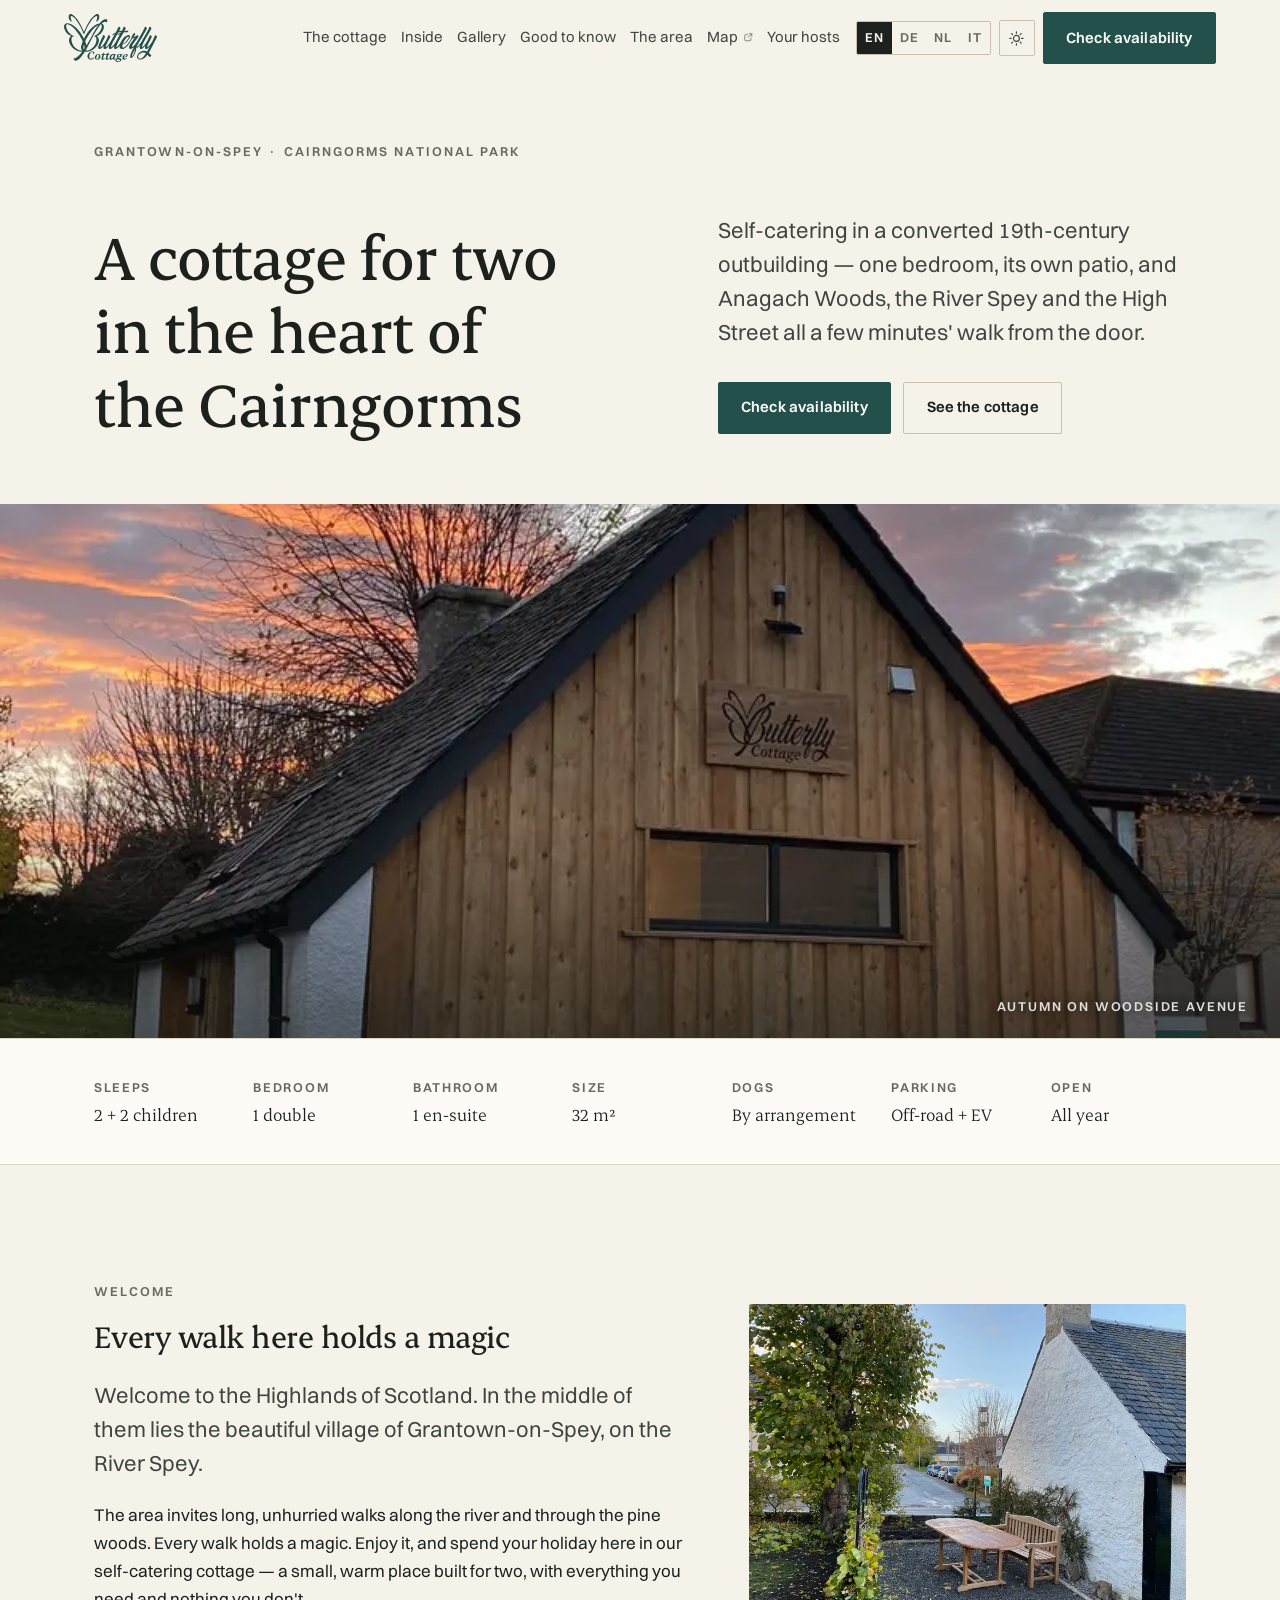
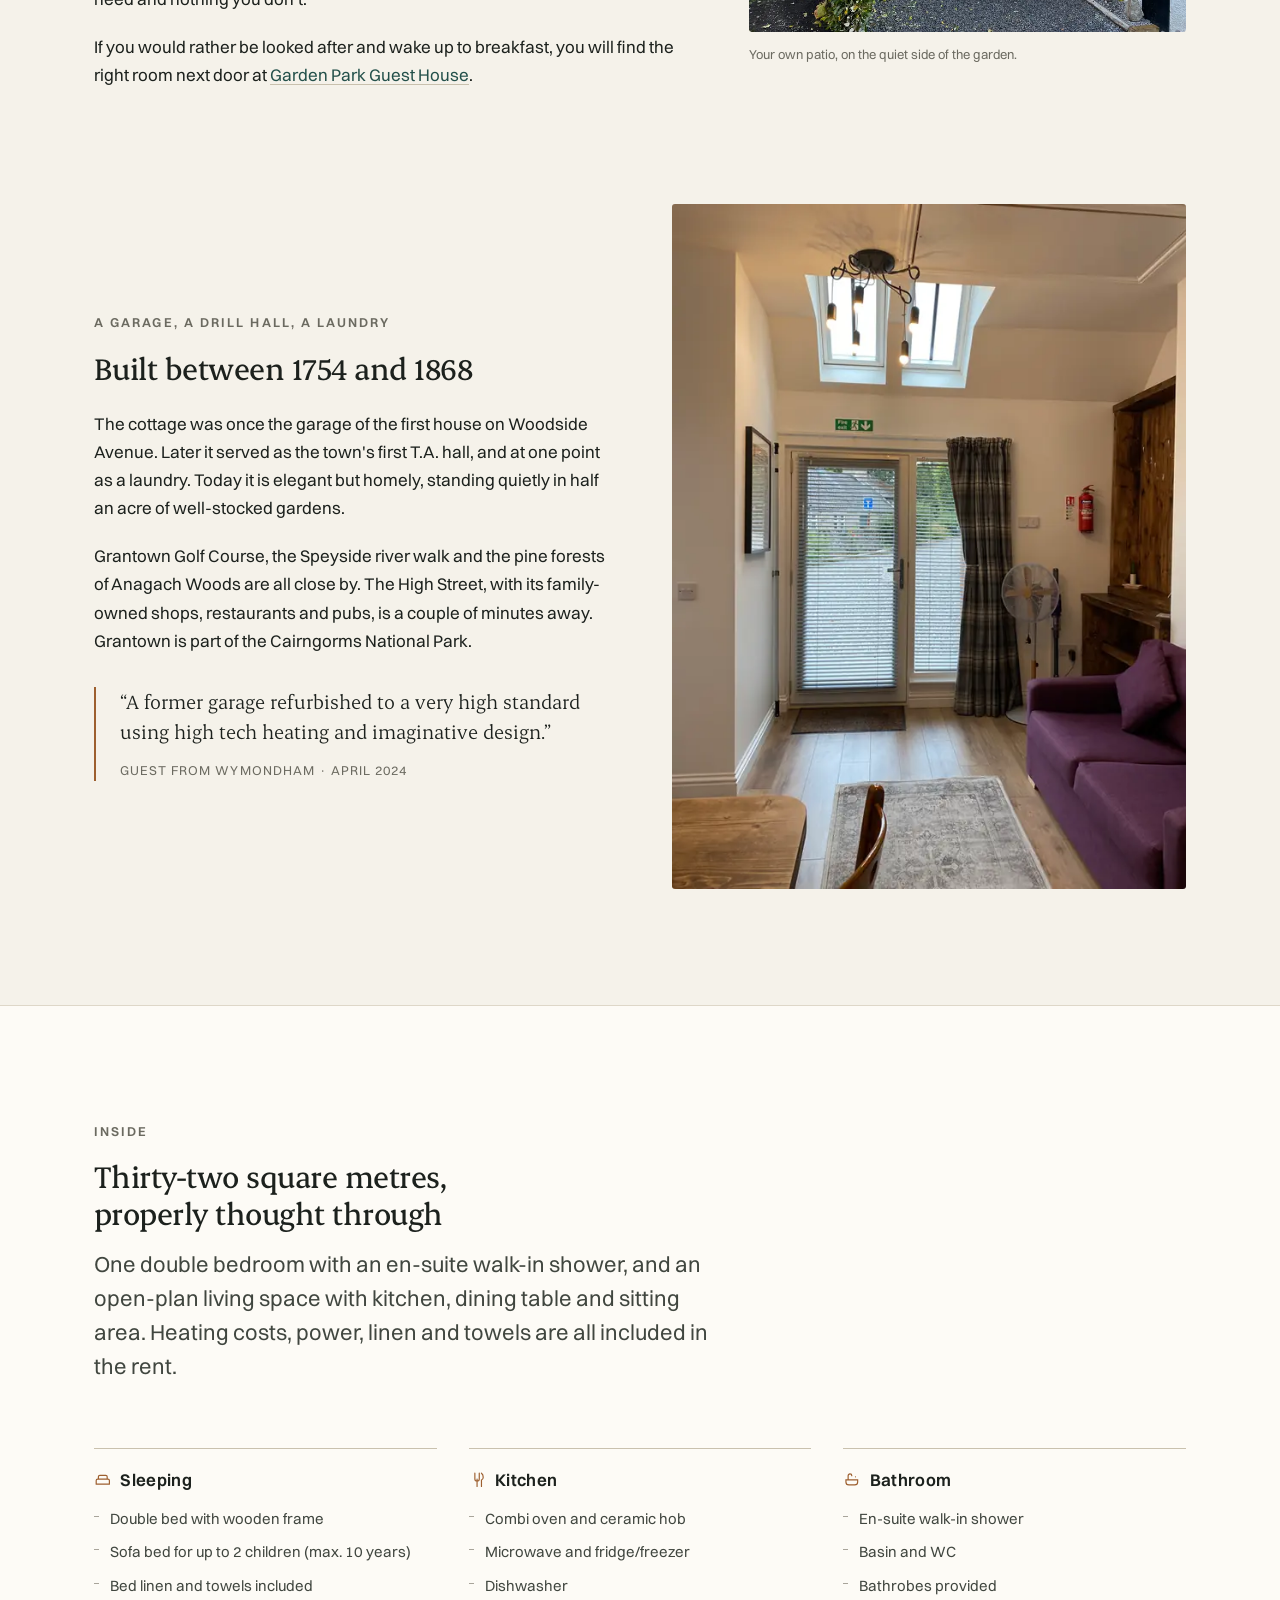
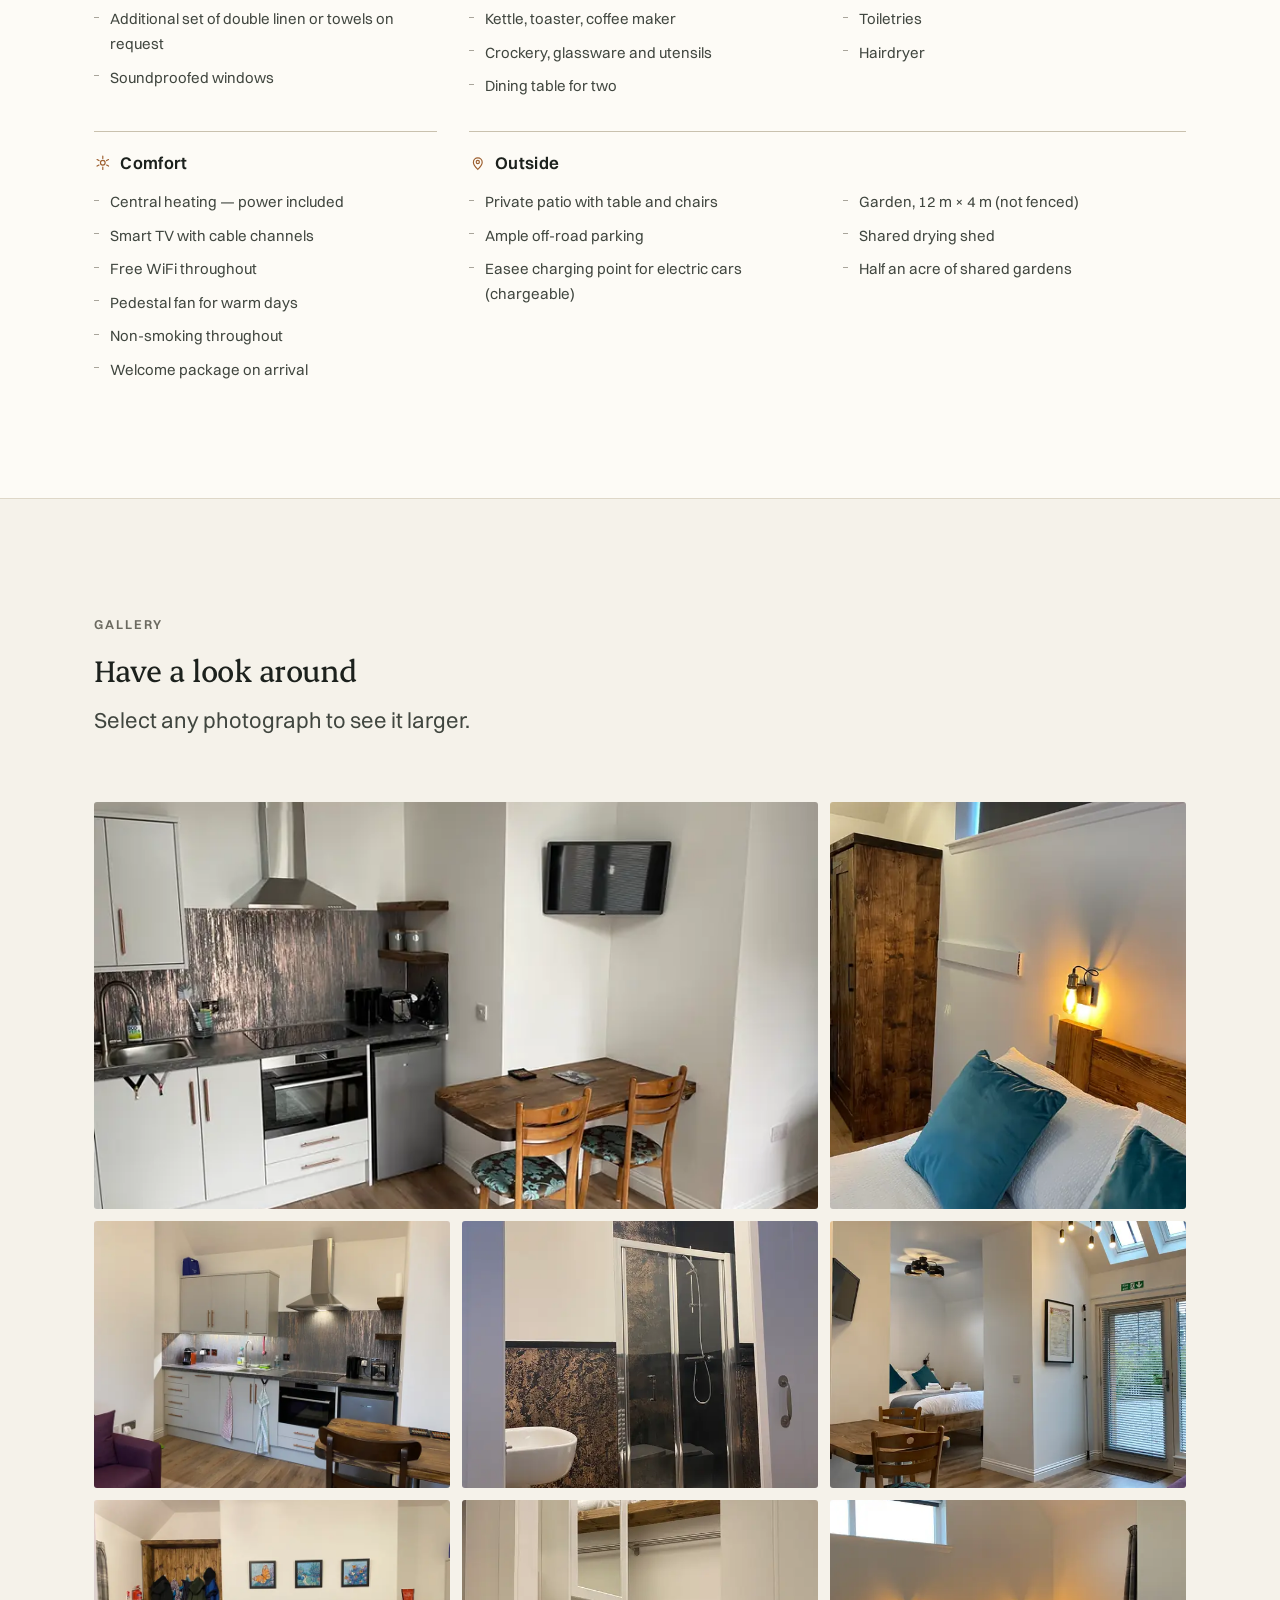
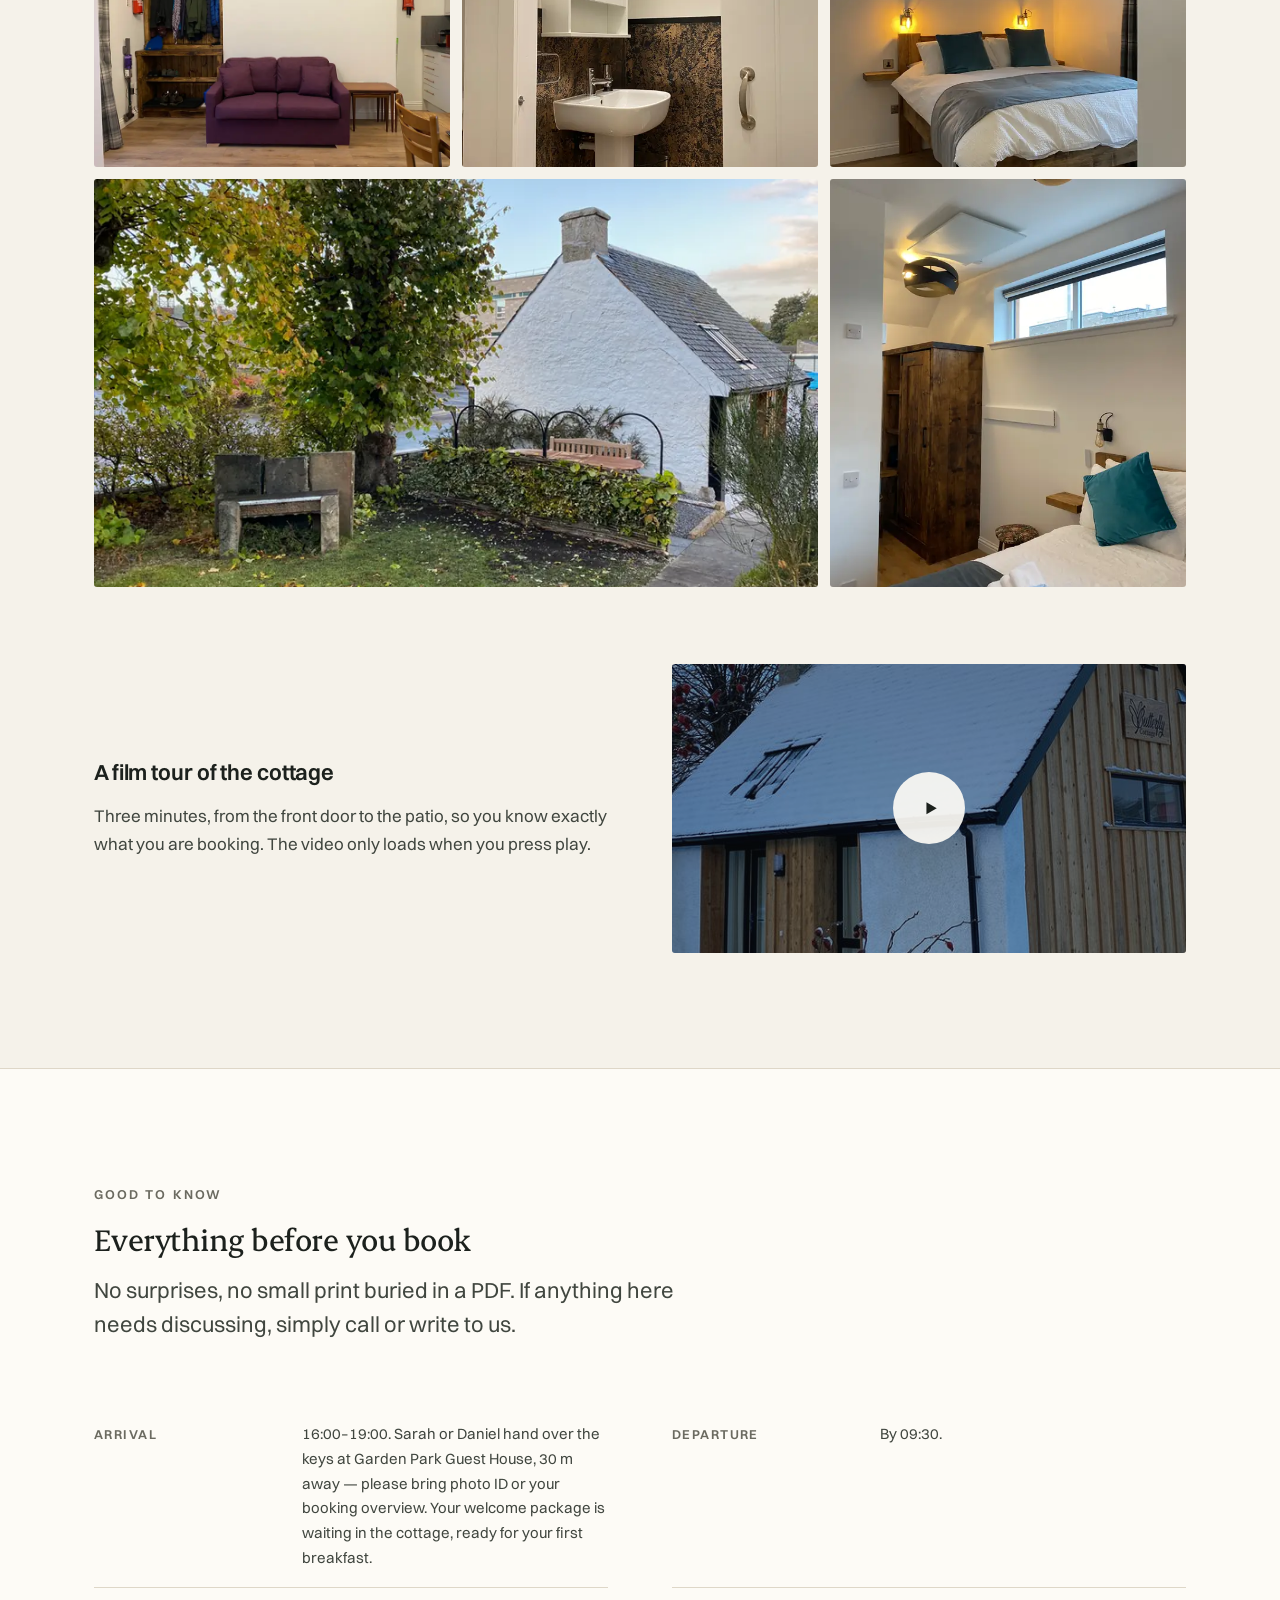
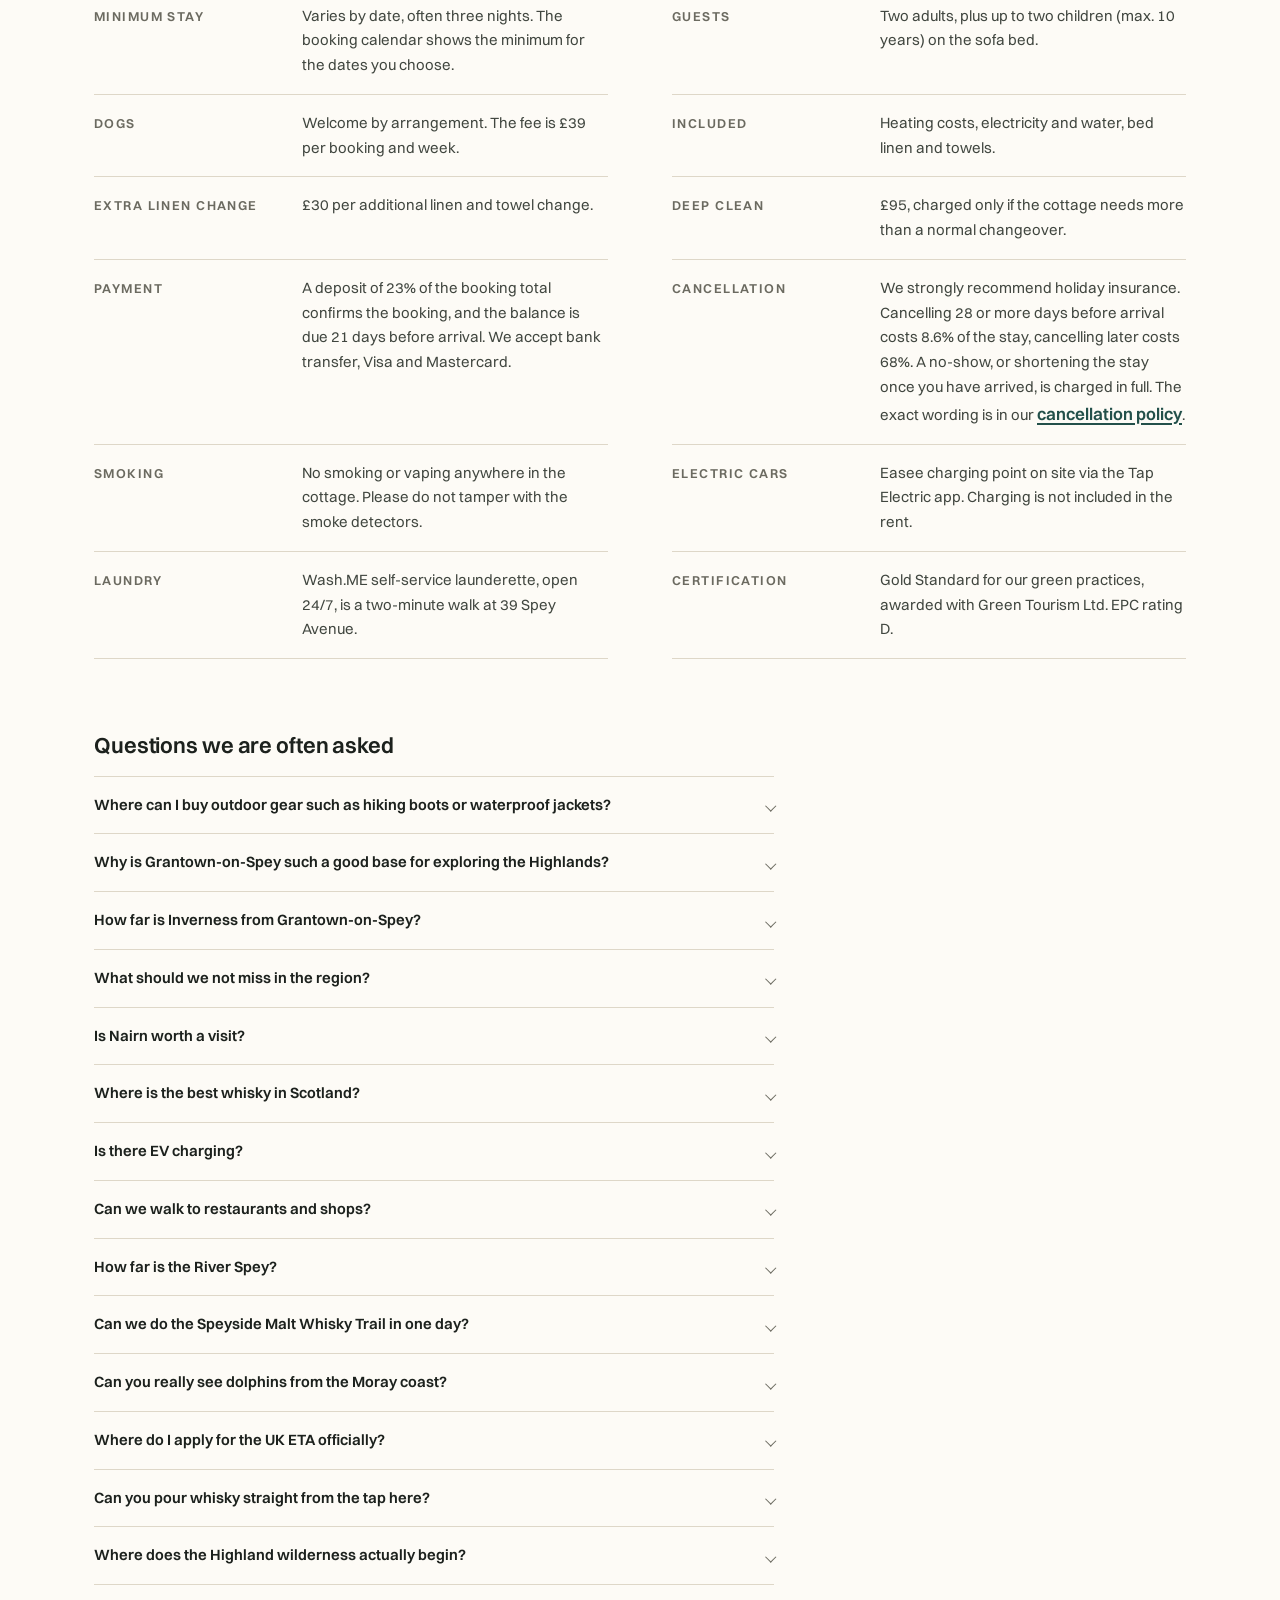
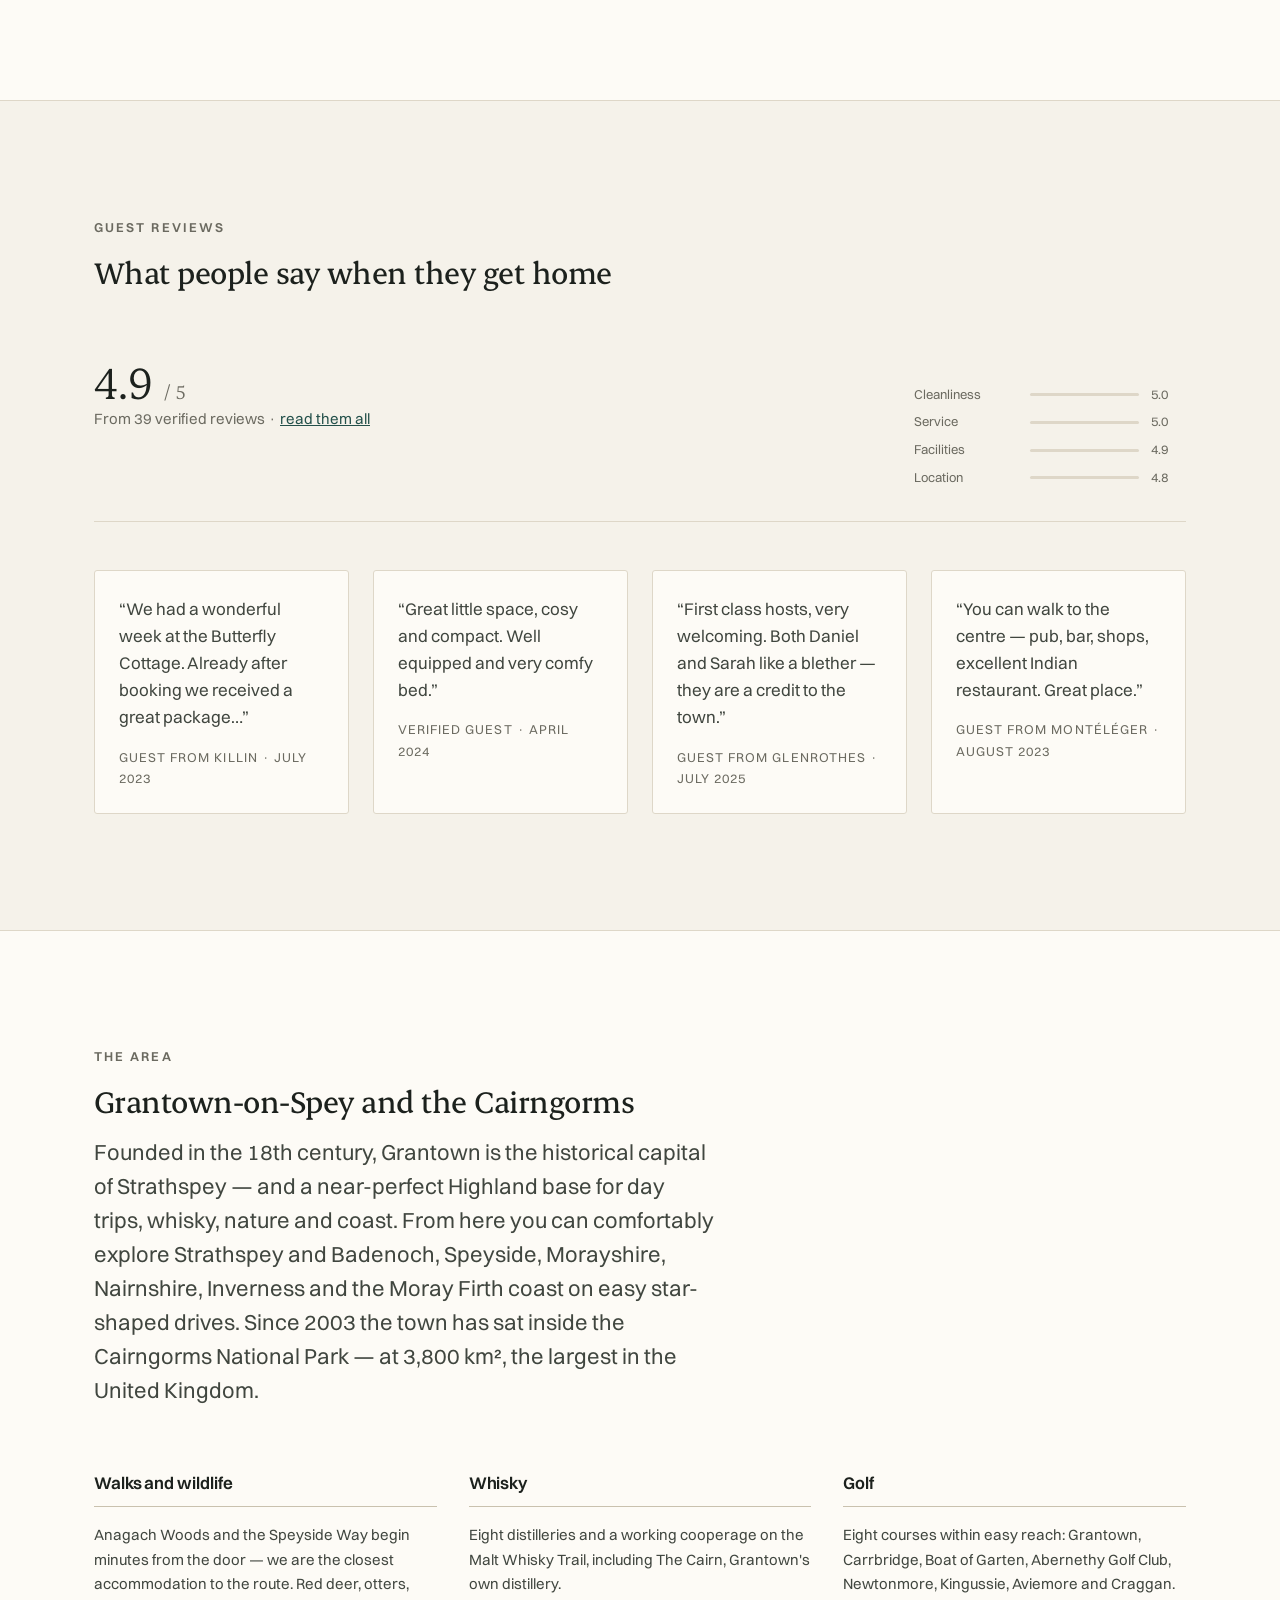
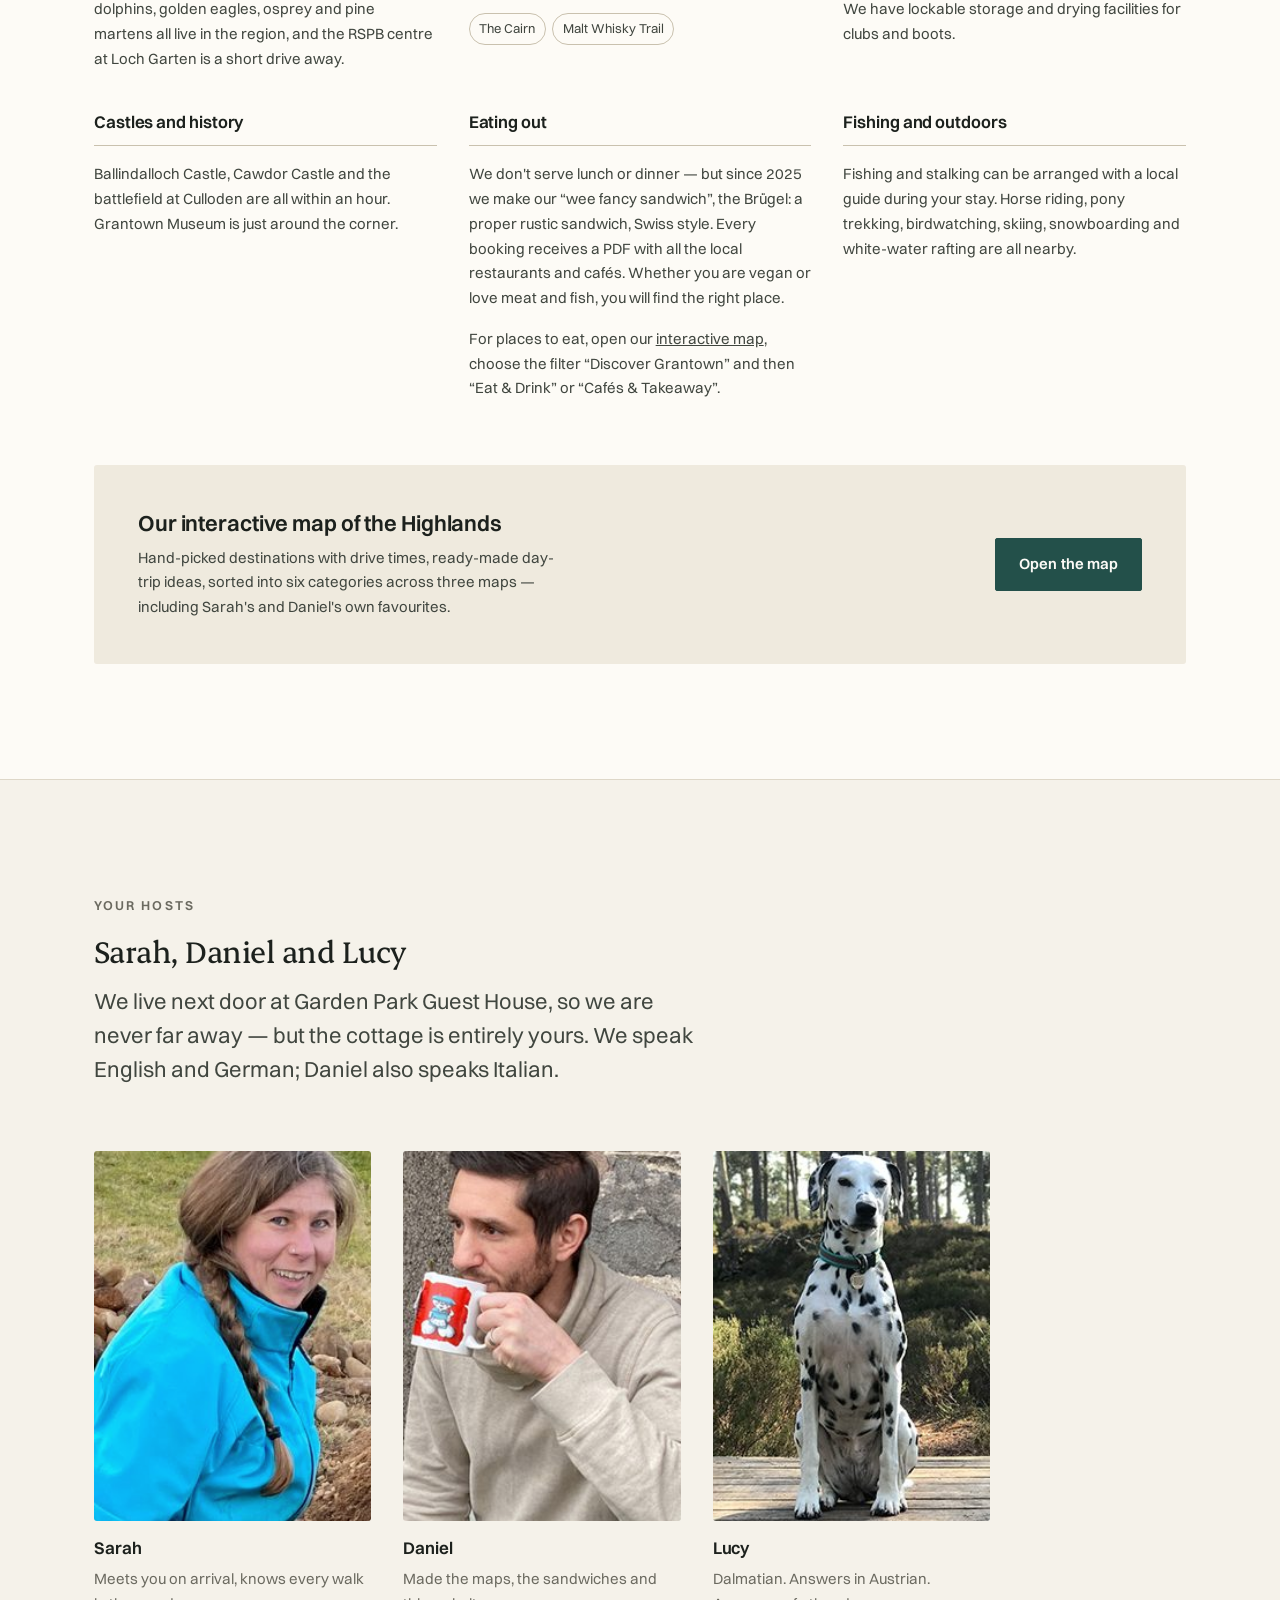
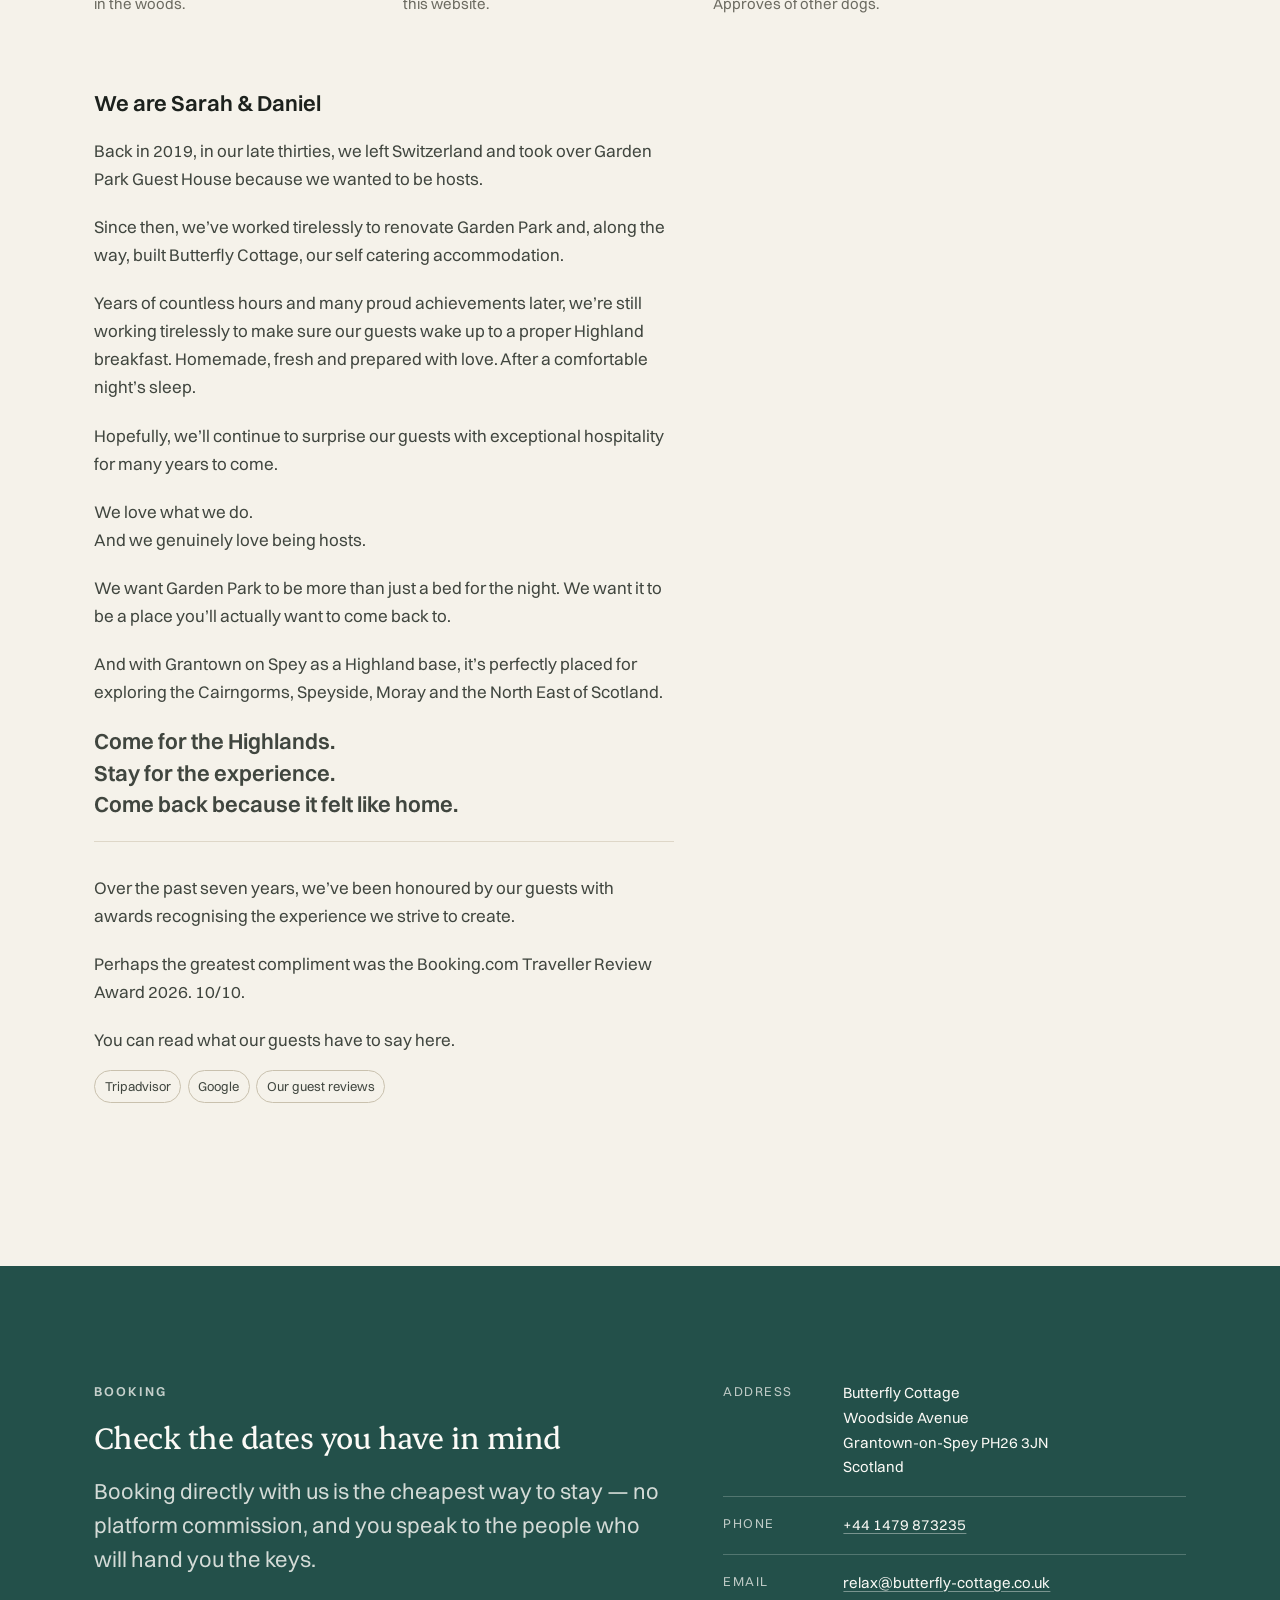
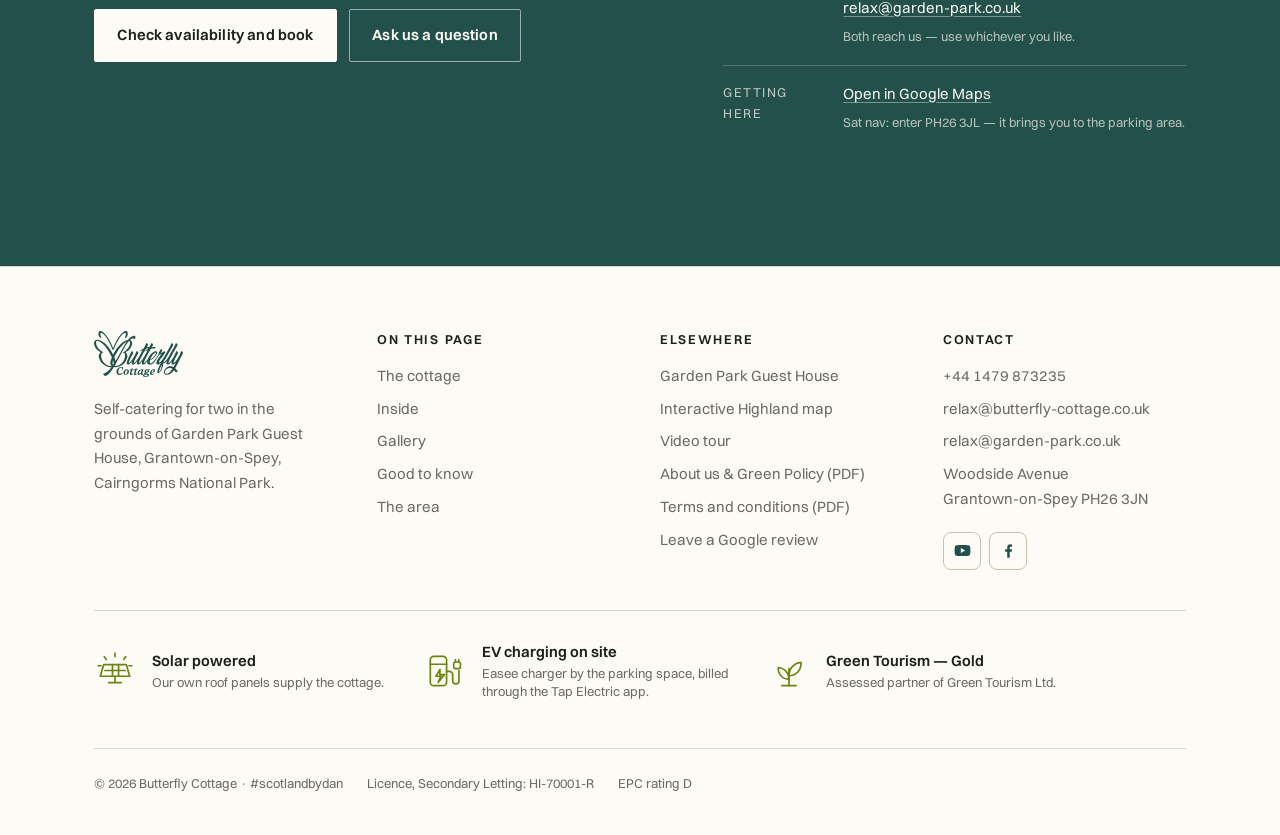
==== commit 001aede0: "Drop the two Garden Park breakfast questions Both were about the guest house next door, not about a " ====
--- a/index.html
+++ b/index.html
@@ -137,14 +137,6 @@
             },
             {
                   "@type": "Question",
-                  "name": "Why does food quality matter at Garden Park?",
-                  "acceptedAnswer": {
-                        "@type": "Answer",
-                        "text": "Daniel and Sarah believe a good breakfast sets the tone for the whole day. At Garden Park the juice is one hundred per cent, the eggs are pasture-raised where possible and the produce is locally sourced. Quality there is a conviction, not a box to tick. Garden Park holds the Green Tourism Gold Award."
-                  }
-            },
-            {
-                  "@type": "Question",
                   "name": "Is there EV charging?",
                   "acceptedAnswer": {
                         "@type": "Answer",
@@ -157,14 +149,6 @@
                   "acceptedAnswer": {
                         "@type": "Answer",
                         "text": "Yes. Garden Park is in a quiet side street. The town centre is about two minutes on foot. Every restaurant is one to ten minutes away, several of them under four."
-                  }
-            },
-            {
-                  "@type": "Question",
-                  "name": "Are there vegan breakfast options?",
-                  "acceptedAnswer": {
-                        "@type": "Answer",
-                        "text": "Yes. Fresh vegetarian and vegan choices are available every day."
                   }
             },
             {
@@ -639,20 +623,12 @@
               <p class="faq__answer">Who knows. The truth is that nobody can answer that. Scotland has more than 140 distilleries and everyone has different tastes. You may love a smoky island whisky, or you may be completely new to it. If so, Speyside is one of the best places to begin. Stay with us and explore more than 50 distilleries across Speyside and Strathspey.</p>
             </details>
             <details class="faq__item">
-              <summary>Why does food quality matter at Garden Park?</summary>
-              <p class="faq__answer">Daniel and Sarah believe a good breakfast sets the tone for the whole day. At Garden Park the juice is one hundred per cent, the eggs are pasture-raised where possible and the produce is locally sourced. Quality there is a conviction, not a box to tick. Garden Park holds the Green Tourism Gold Award.</p>
-            </details>
-            <details class="faq__item">
               <summary>Is there EV charging?</summary>
               <p class="faq__answer">Yes. Garden Park Guest House has a charging point in the car park. You activate it easily with the relevant app. It has been in use since 2022.</p>
             </details>
             <details class="faq__item">
               <summary>Can we walk to restaurants and shops?</summary>
               <p class="faq__answer">Yes. Garden Park is in a quiet side street. The town centre is about two minutes on foot. Every restaurant is one to ten minutes away, several of them under four.</p>
-            </details>
-            <details class="faq__item">
-              <summary>Are there vegan breakfast options?</summary>
-              <p class="faq__answer">Yes. Fresh vegetarian and vegan choices are available every day.</p>
             </details>
             <details class="faq__item">
               <summary>How far is the River Spey?</summary>
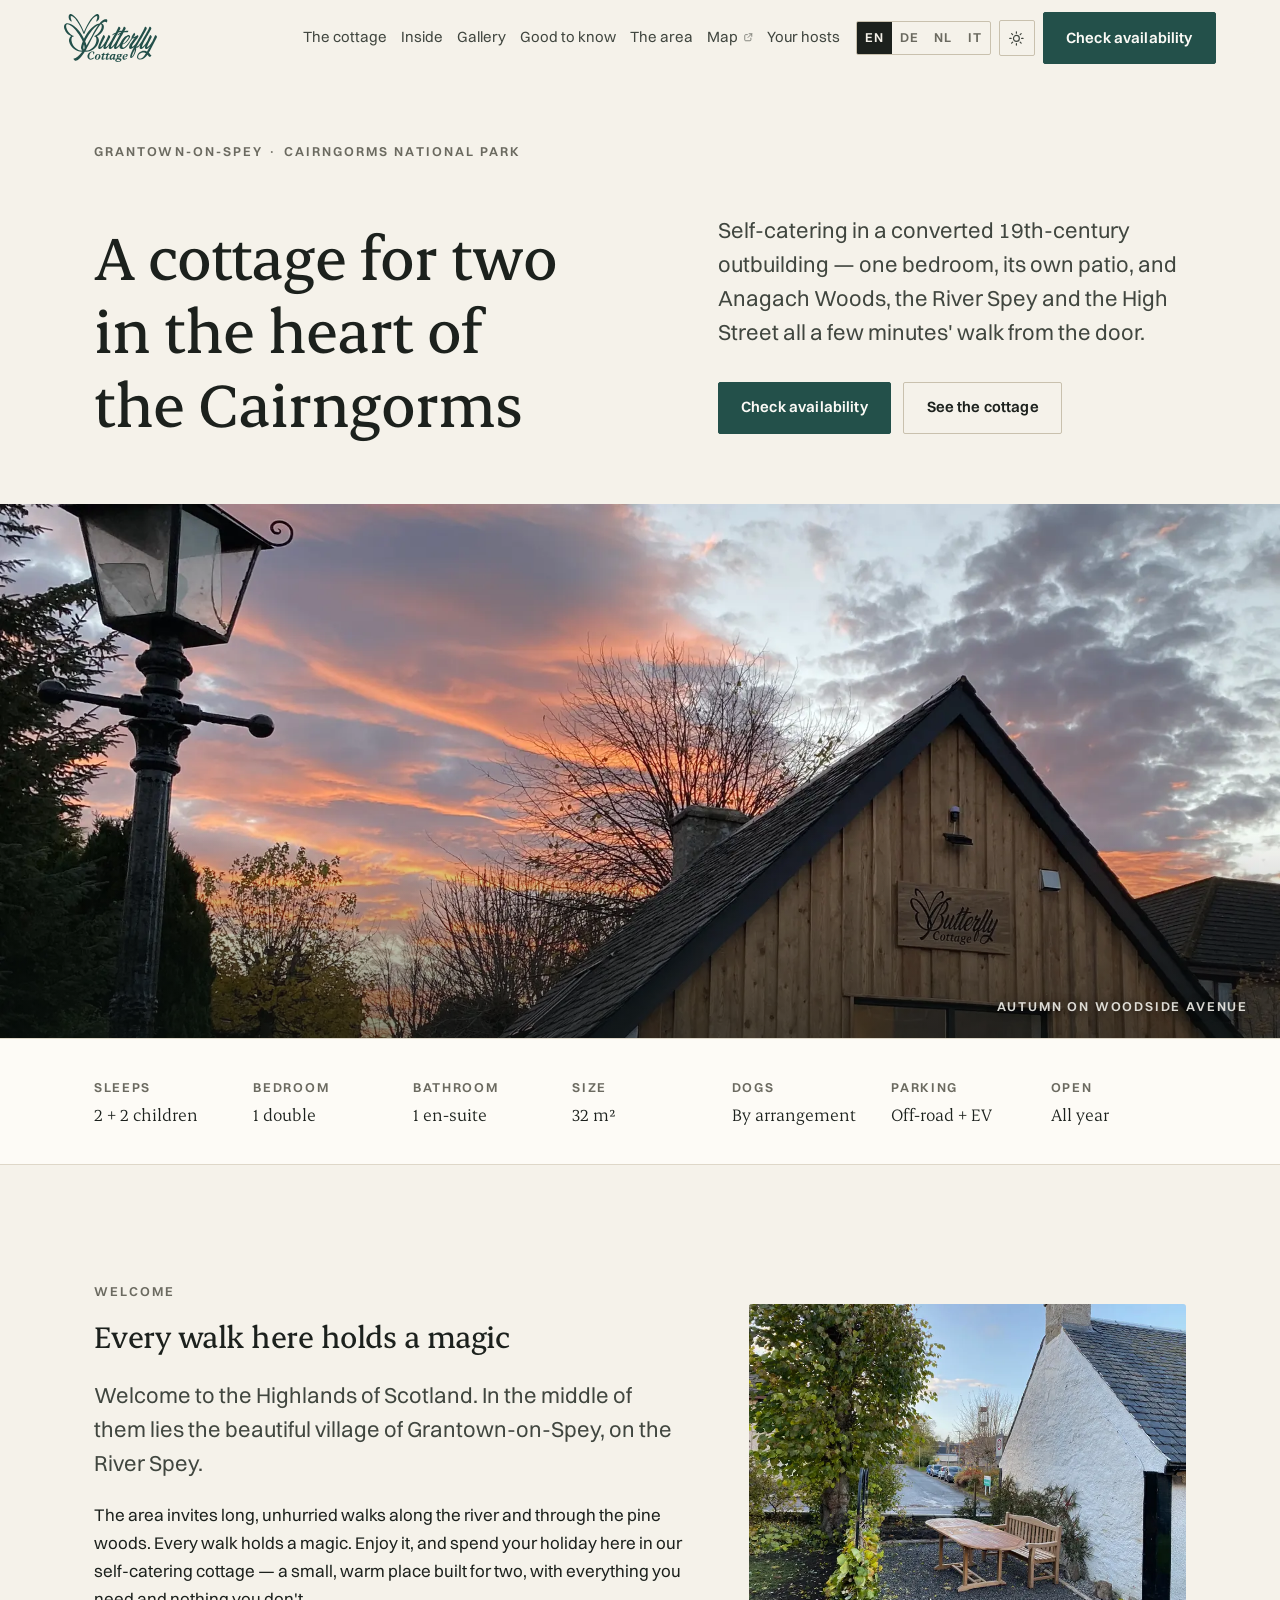
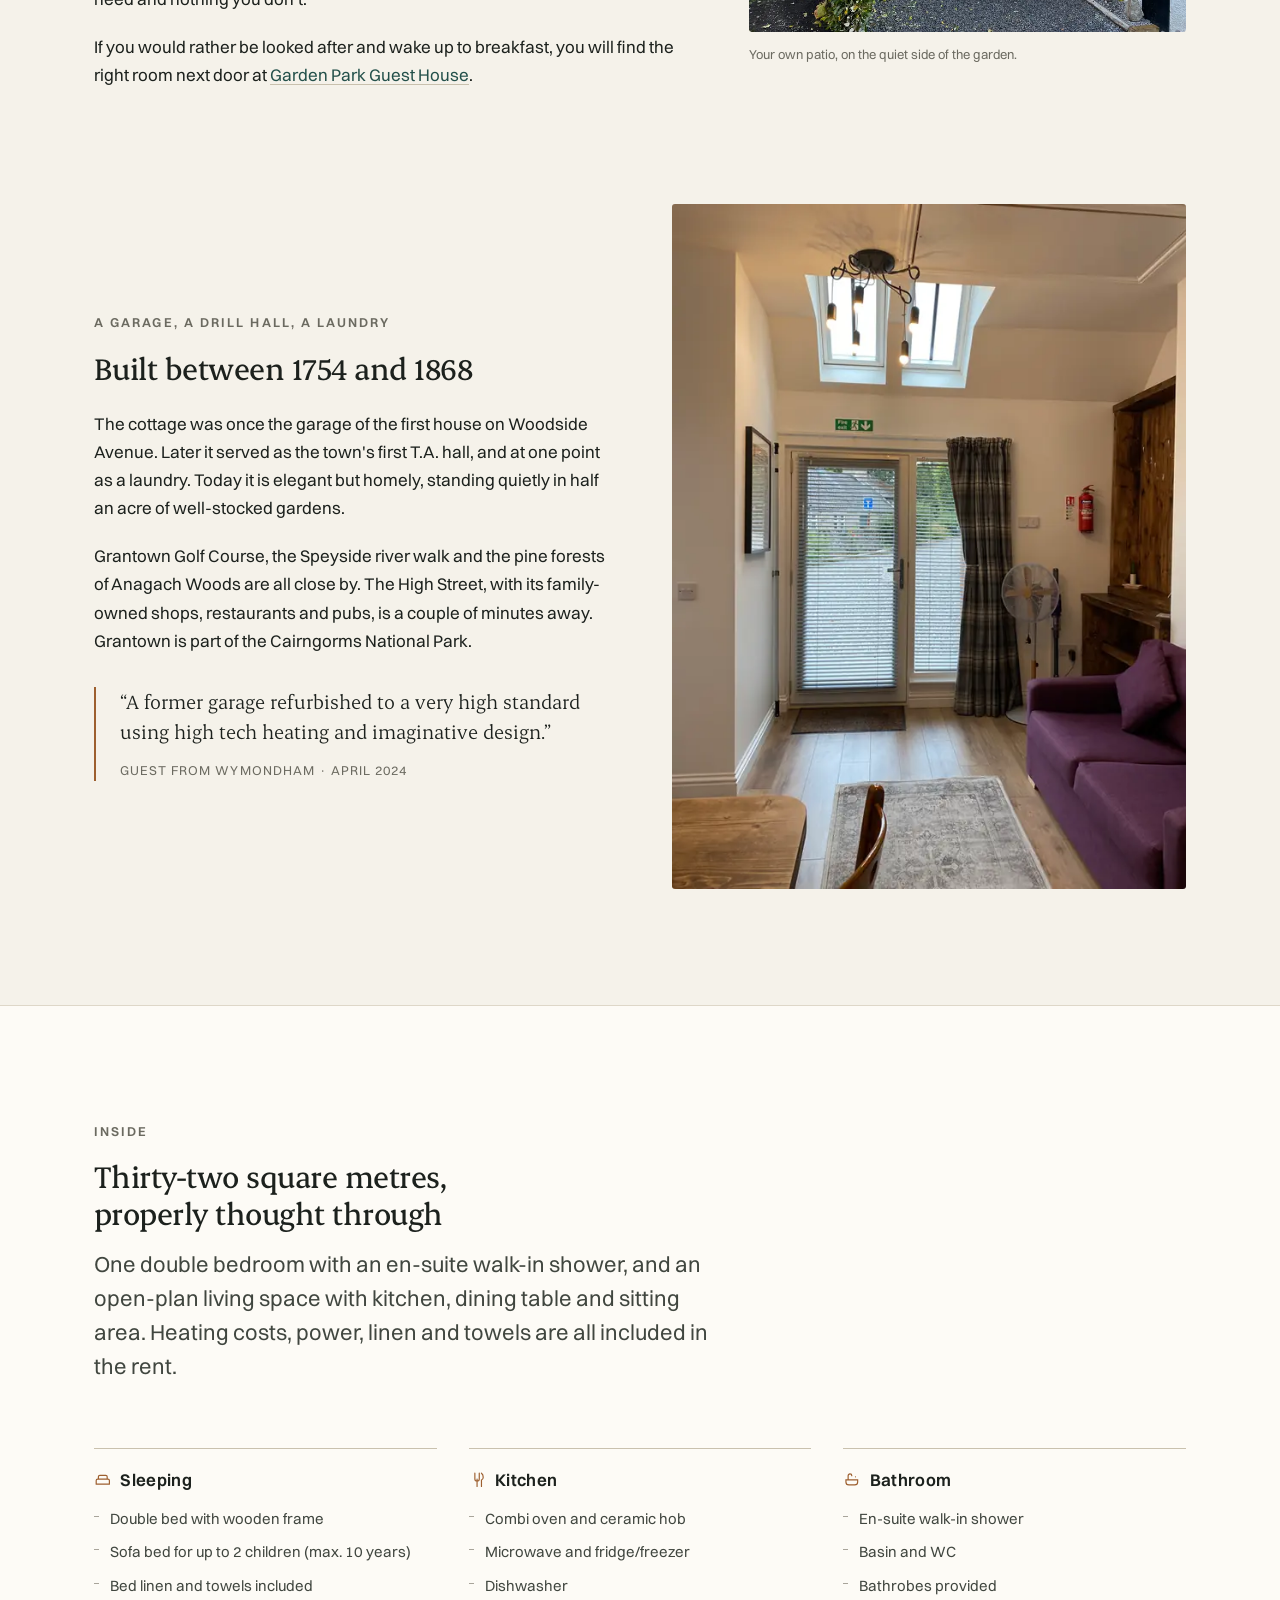
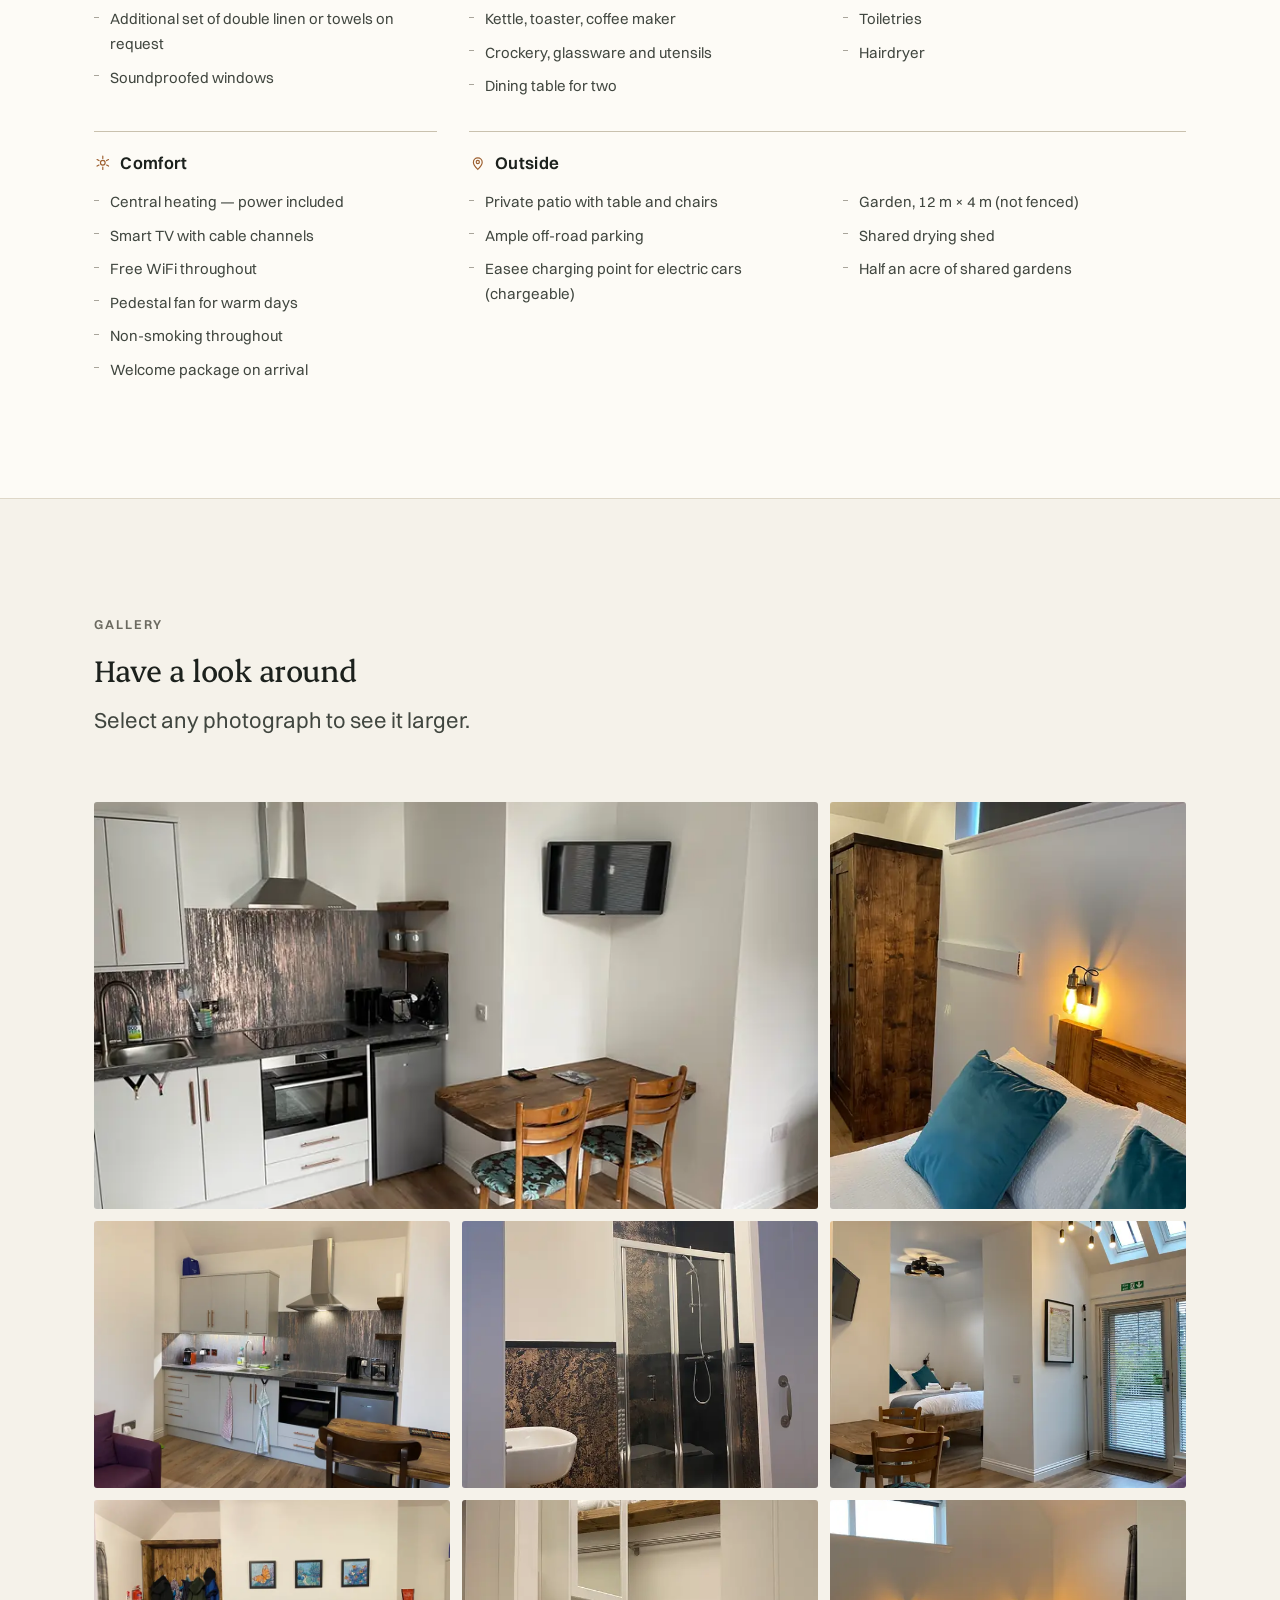
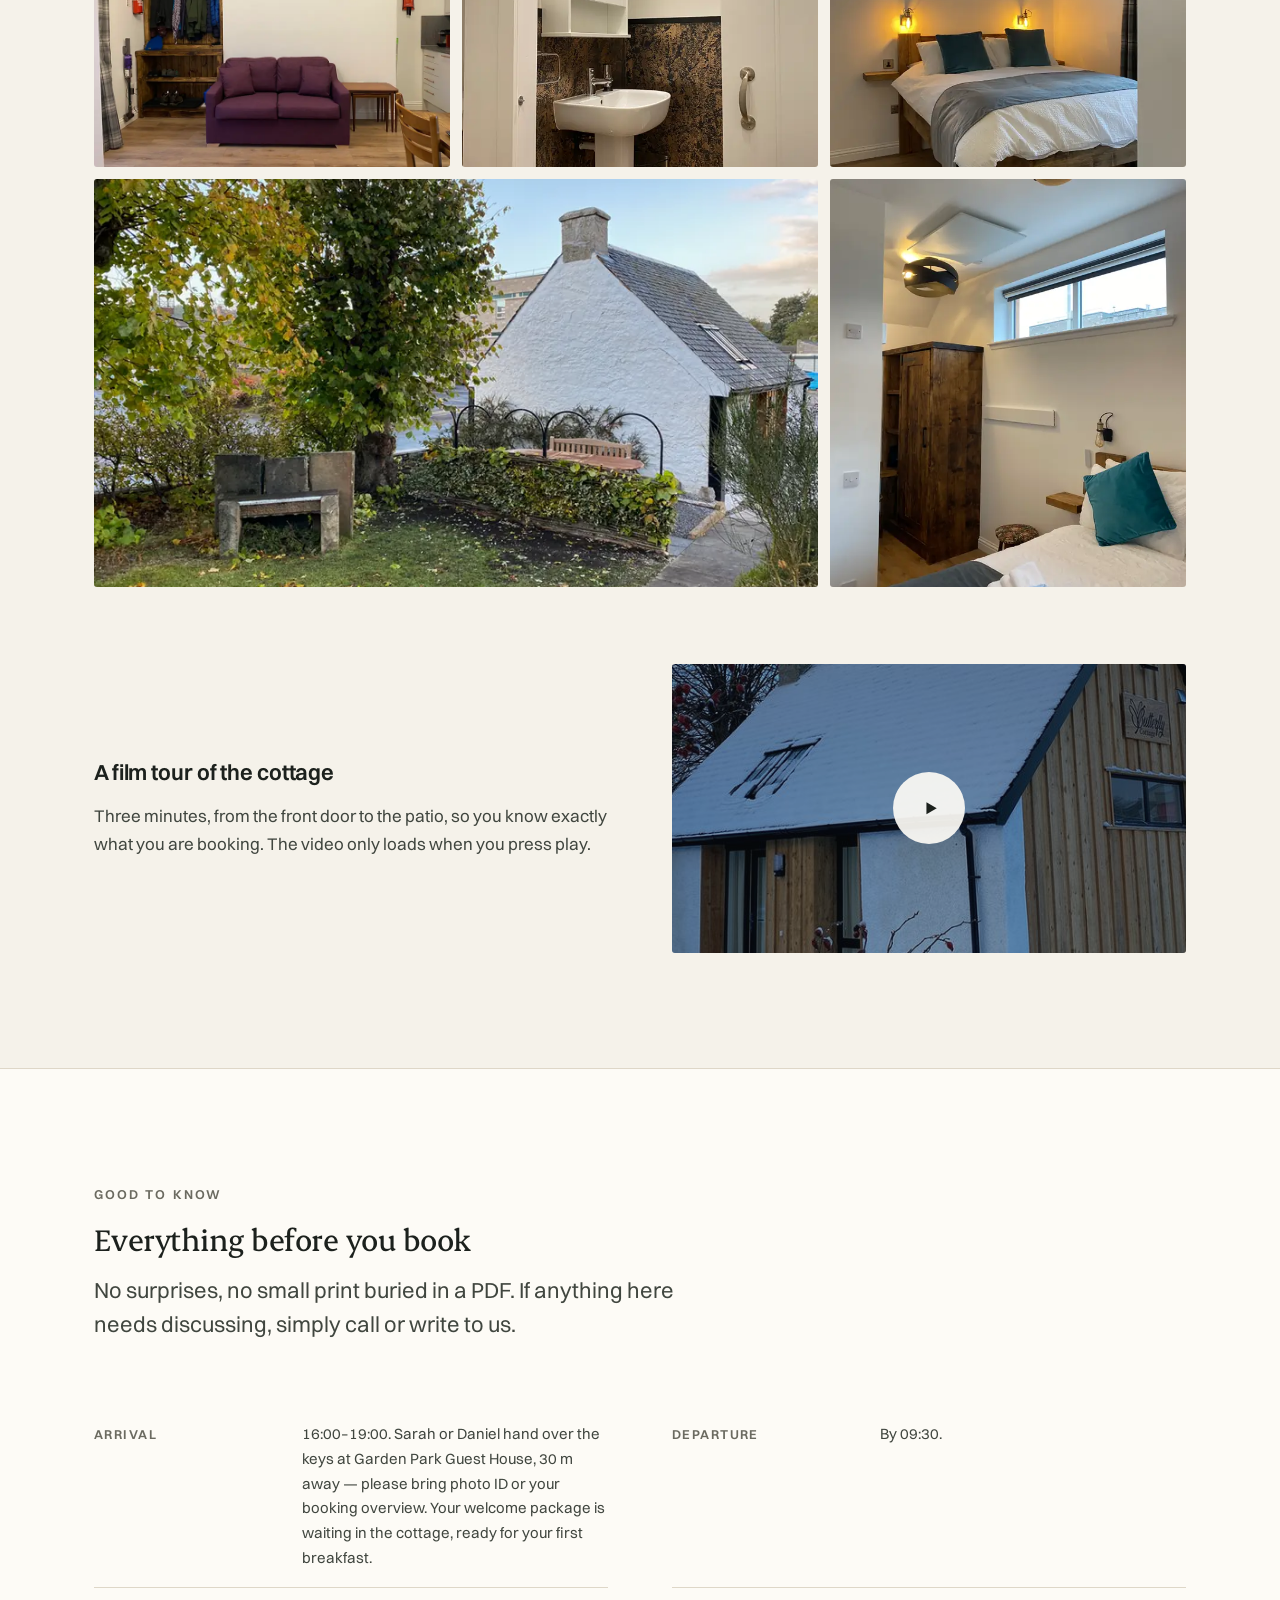
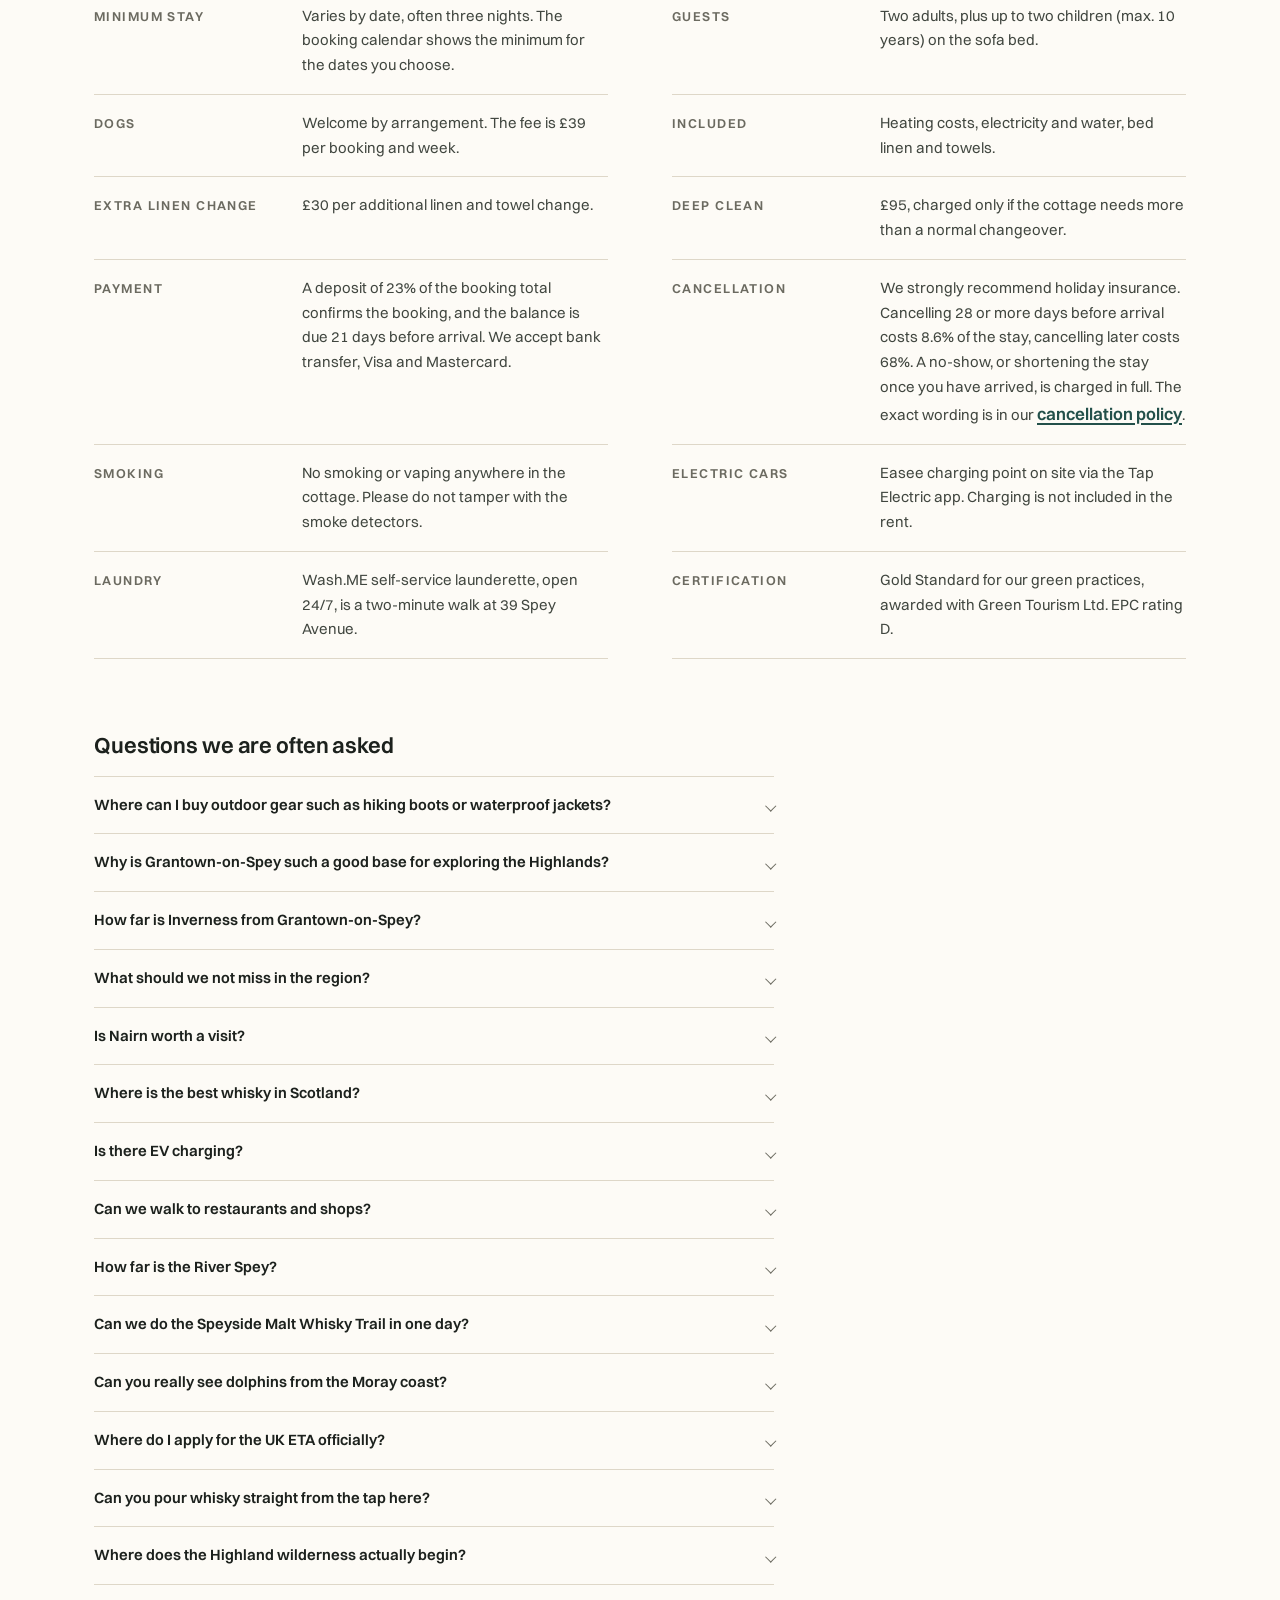
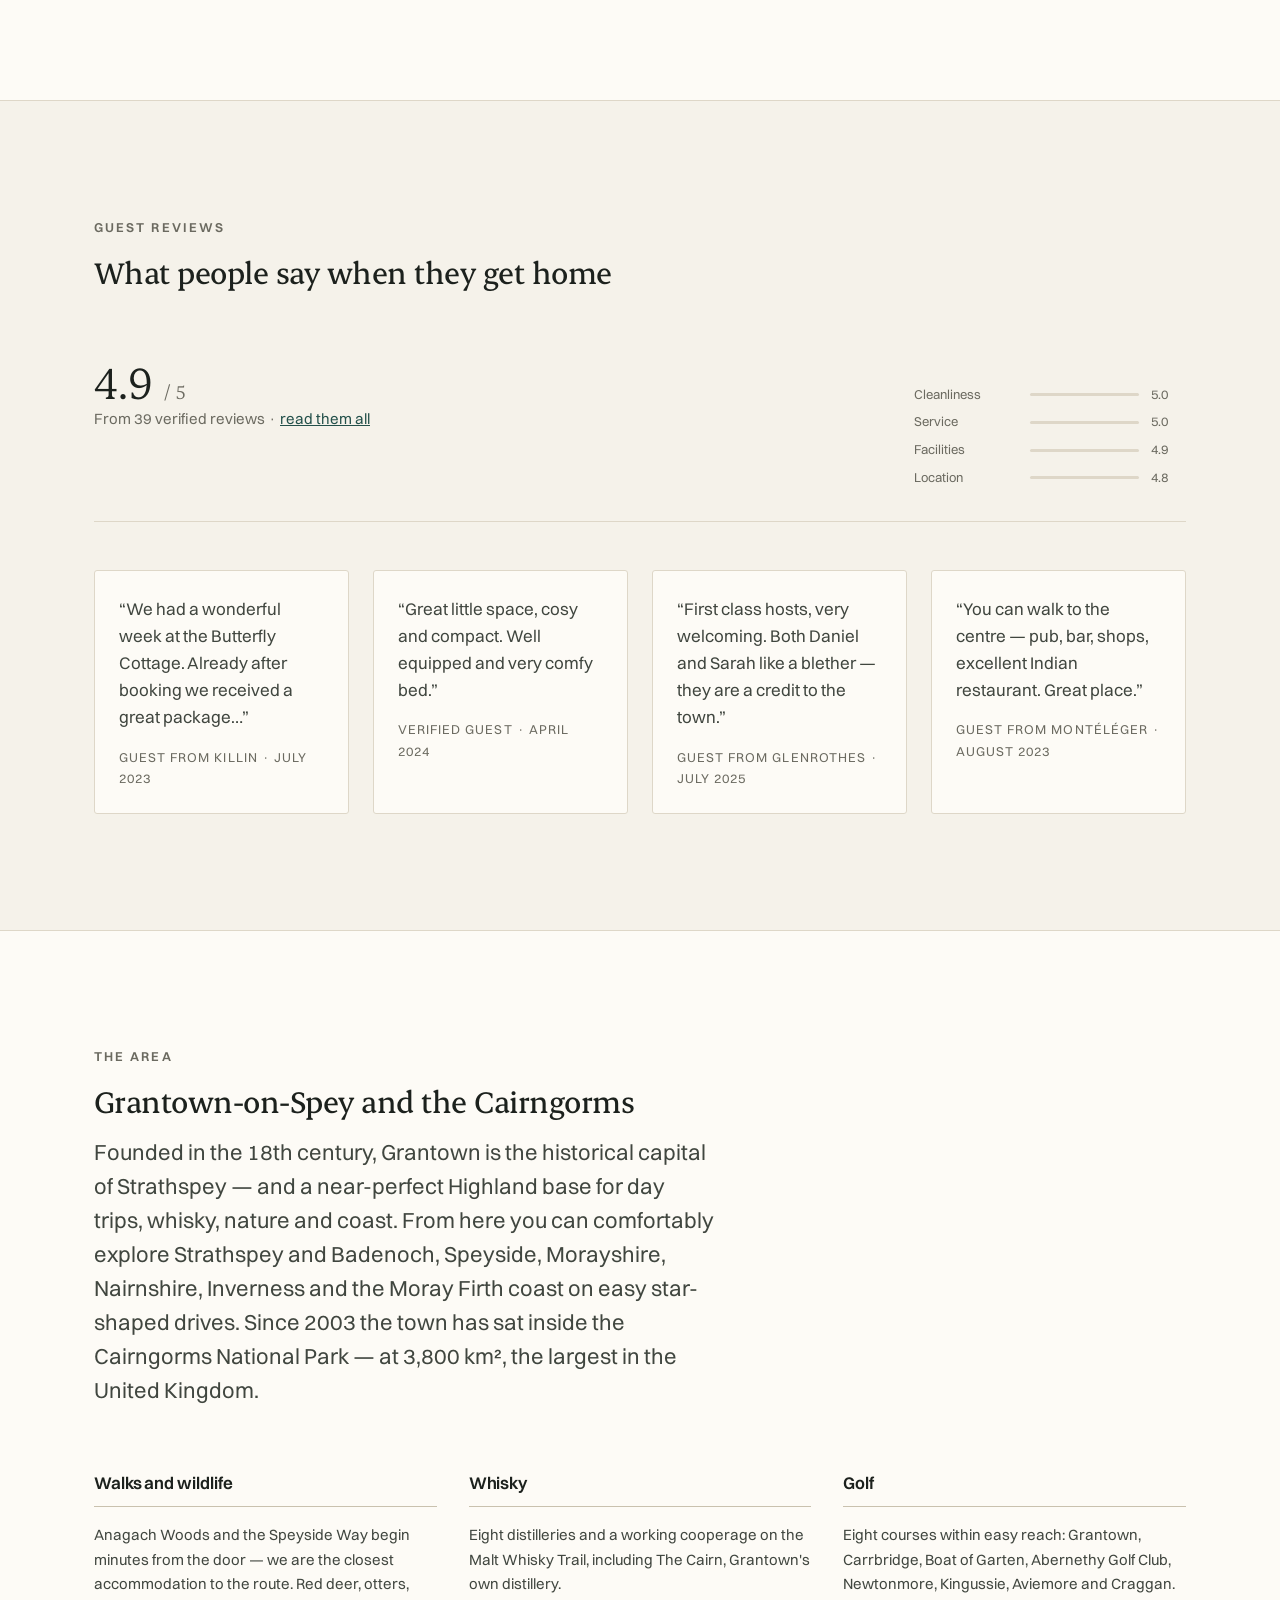
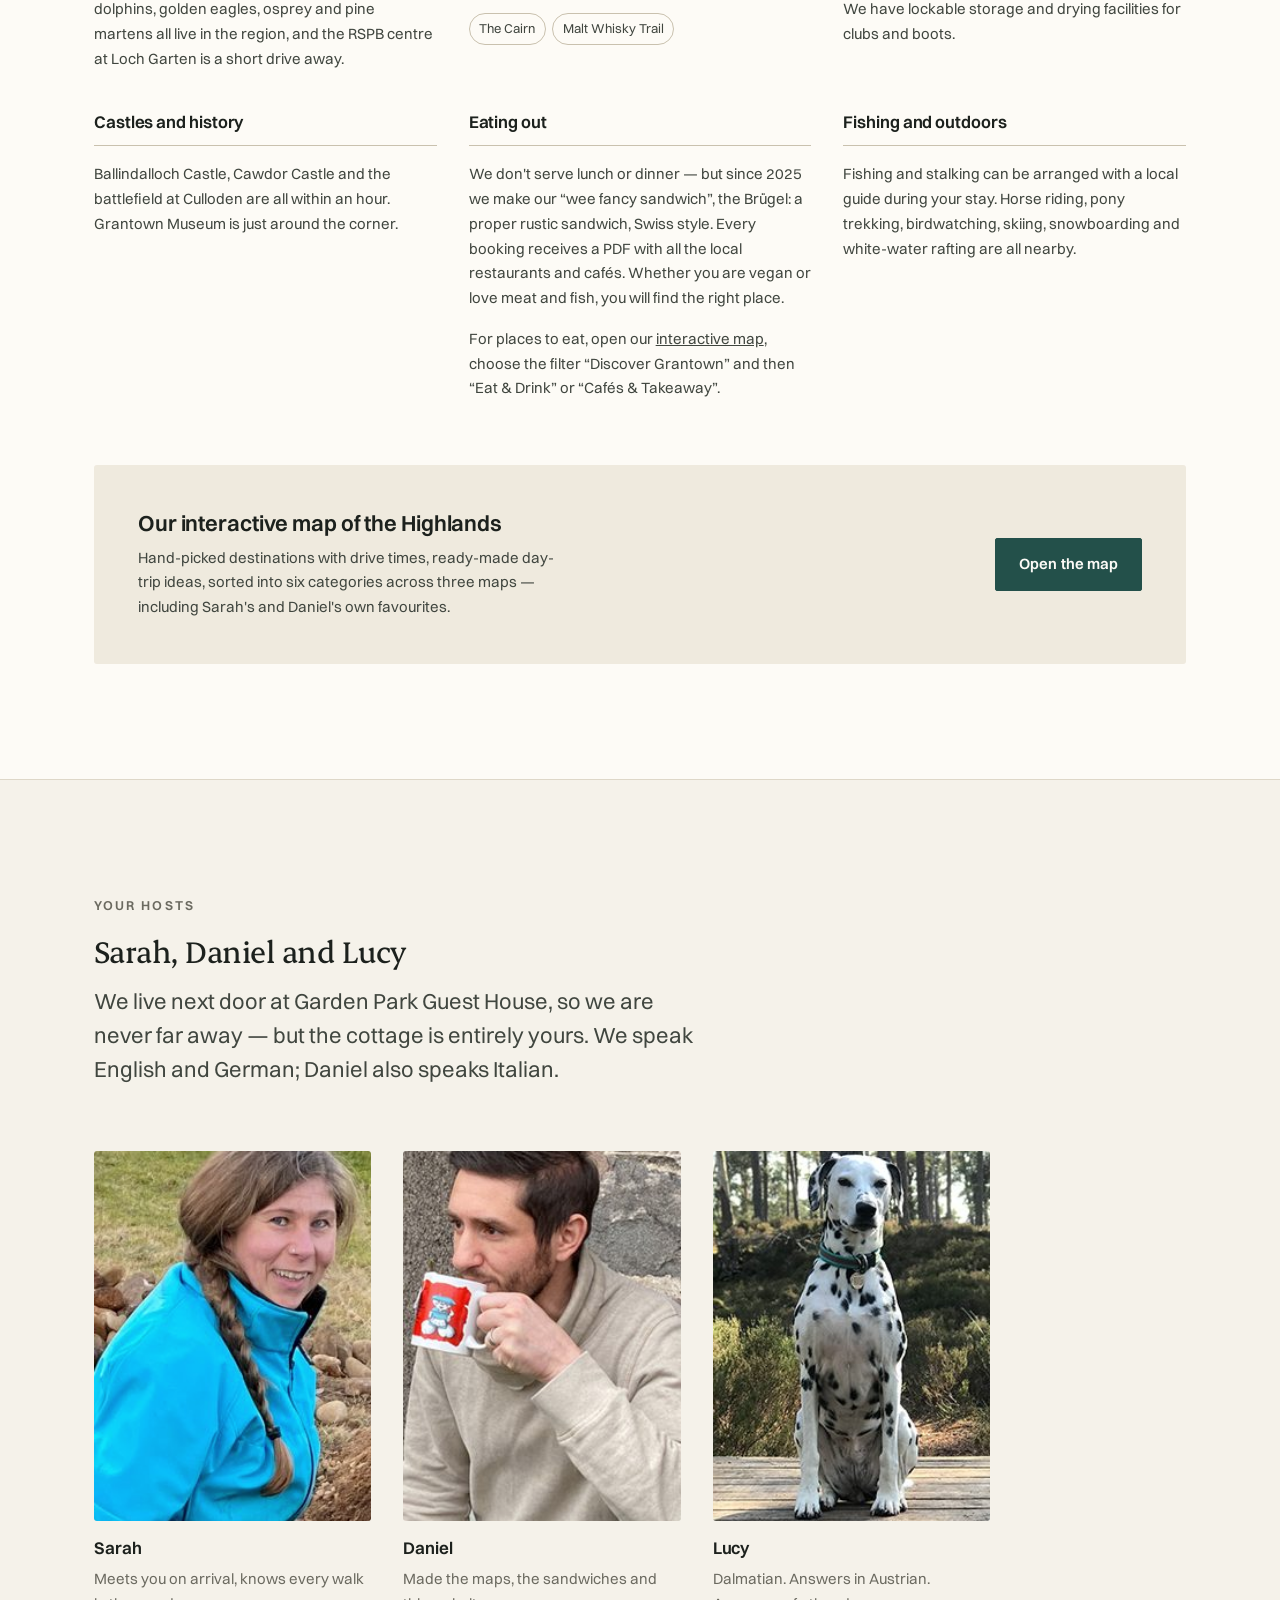
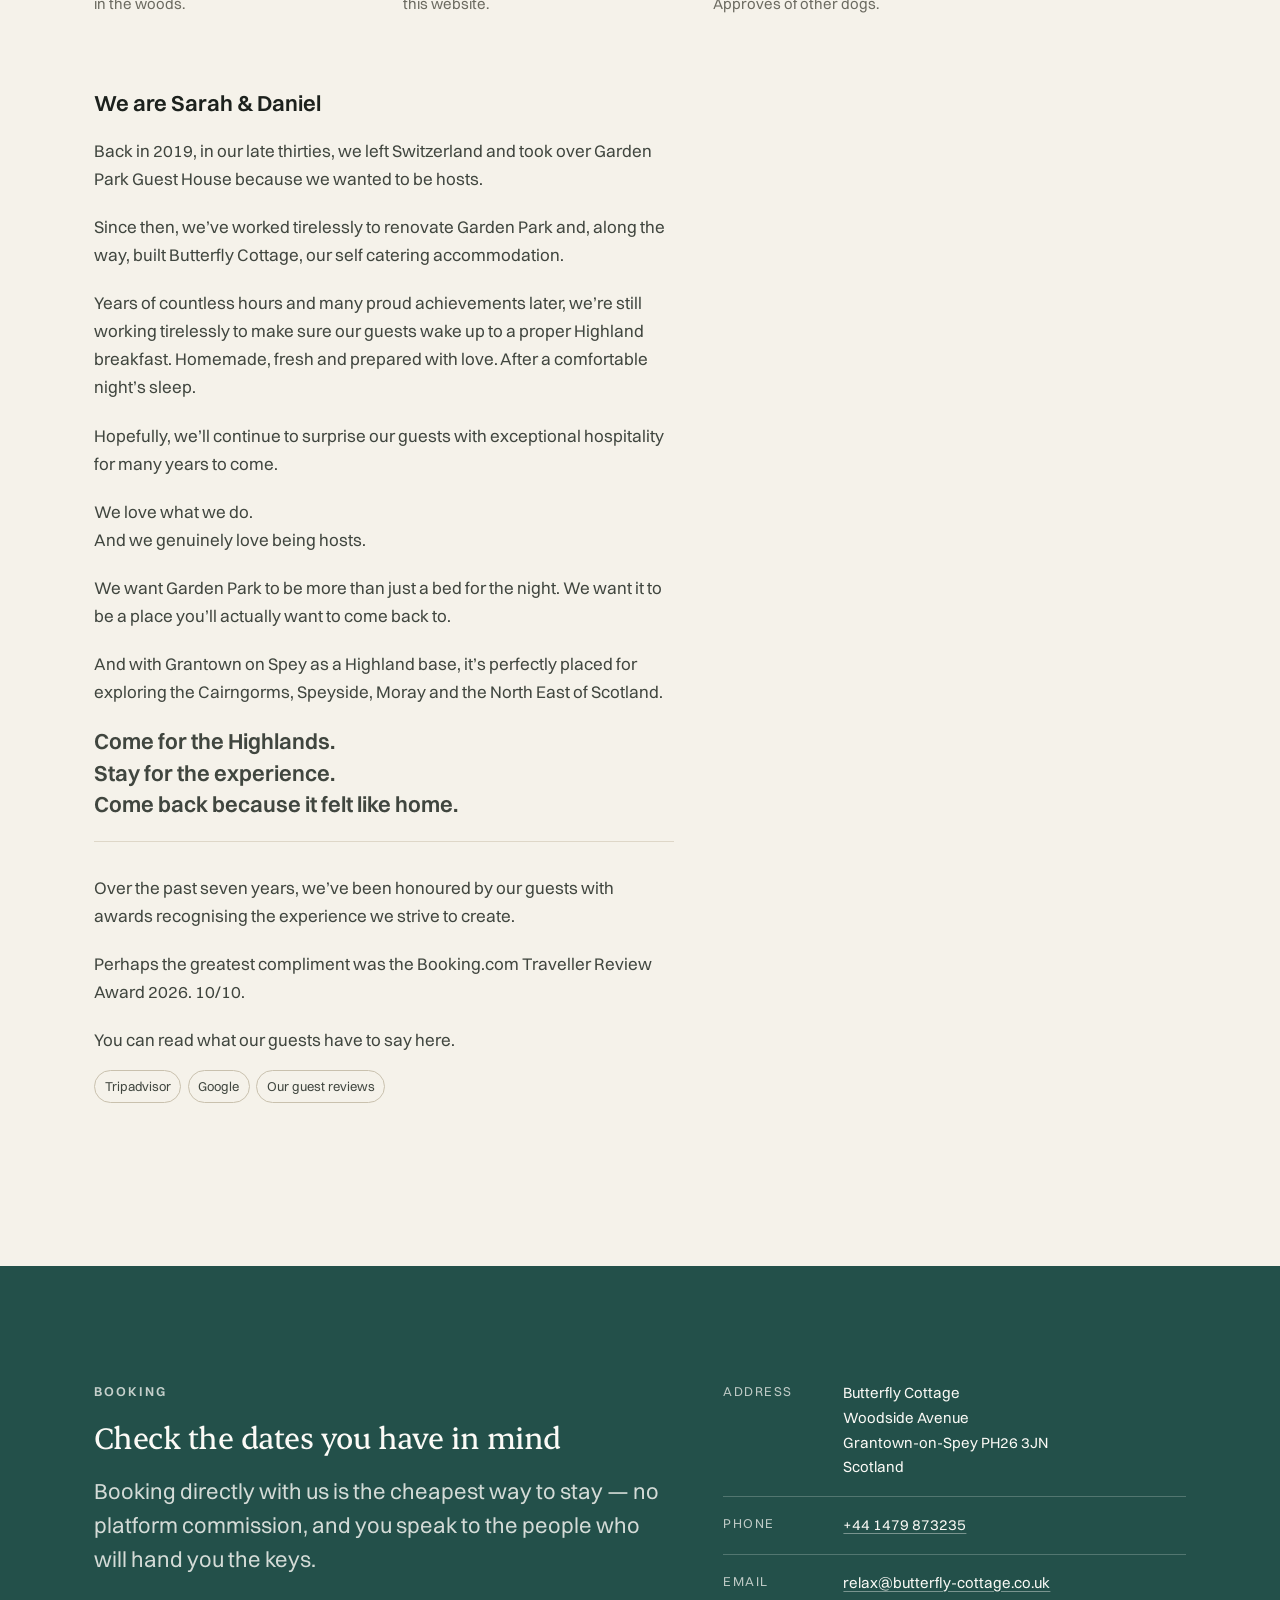
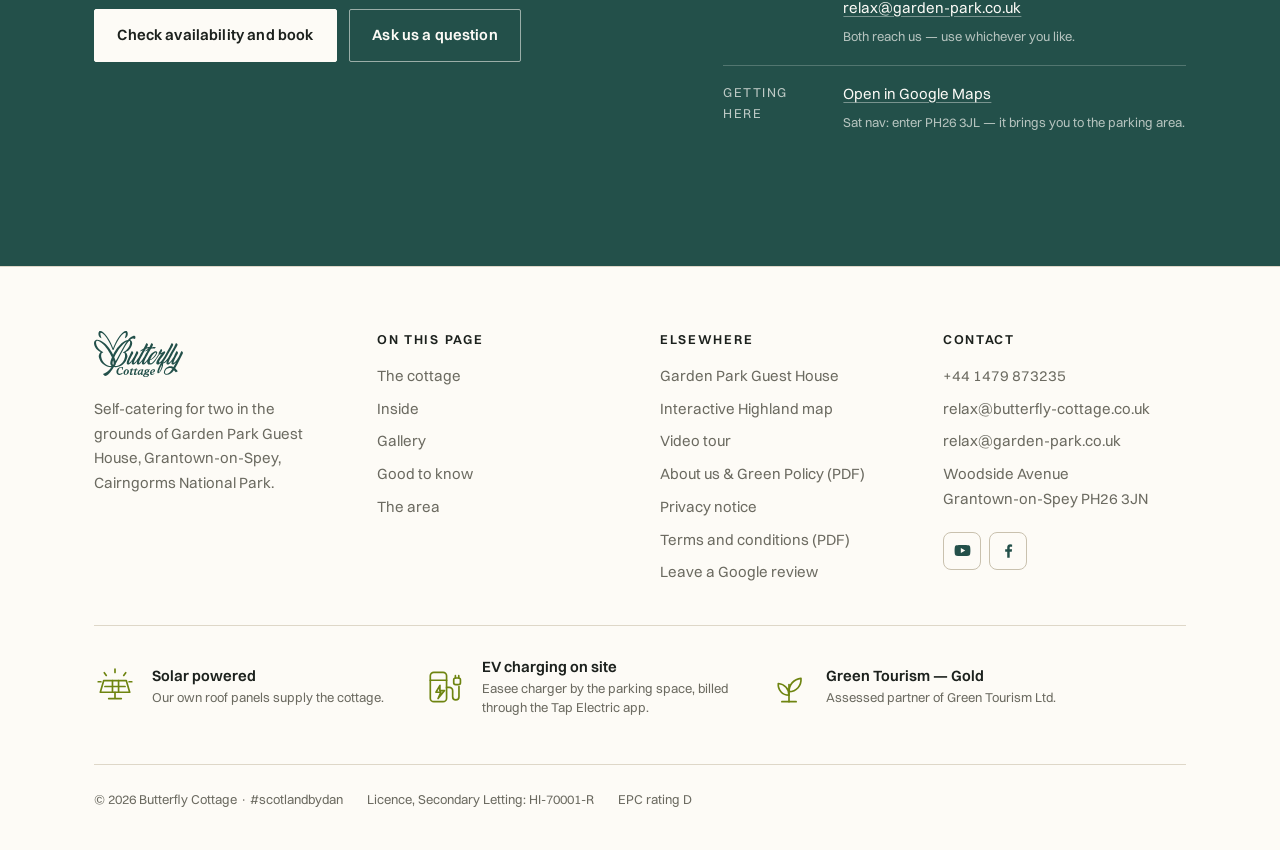
==== commit 69f8ee8f: "Add a privacy notice covering the site's actual data flows UK GDPR requires one; there wasn't one. S" ====
--- a/index.html
+++ b/index.html
@@ -8,7 +8,7 @@
       name="description"
       content="A quiet one-bedroom cottage for two in Grantown-on-Spey, Cairngorms National Park. Anagach Woods and the River Spey minutes from the door."
     />
-    <link rel="canonical" href="https://www.butterfly-cottage.co.uk/en/" />
+    <link rel="canonical" href="https://www.butterfly-cottage.co.uk/" />
     <meta property="og:type" content="website" />
     <meta property="og:title" content="Butterfly Cottage — Grantown-on-Spey, Cairngorms" />
     <meta
@@ -20,11 +20,11 @@
     <meta property="og:locale:alternate" content="de_DE" />
     <meta property="og:locale:alternate" content="nl_NL" />
     <meta property="og:locale:alternate" content="it_IT" />
-    <link rel="alternate" hreflang="en" href="https://www.butterfly-cottage.co.uk/en/" />
+    <link rel="alternate" hreflang="en" href="https://www.butterfly-cottage.co.uk/" />
     <link rel="alternate" hreflang="de" href="https://www.butterfly-cottage.co.uk/de/" />
     <link rel="alternate" hreflang="nl" href="https://www.butterfly-cottage.co.uk/nl/" />
     <link rel="alternate" hreflang="it" href="https://www.butterfly-cottage.co.uk/it/" />
-    <link rel="alternate" hreflang="x-default" href="https://www.butterfly-cottage.co.uk/en/" />
+    <link rel="alternate" hreflang="x-default" href="https://www.butterfly-cottage.co.uk/" />
     <meta name="theme-color" content="#23504a" />
 
     <link rel="icon" type="image/svg+xml" href="assets/favicon.svg" />
@@ -57,7 +57,7 @@
         "@type": "VacationRental",
         "name": "Butterfly Cottage",
         "description": "Self-catering cottage for two in Grantown-on-Spey, Cairngorms National Park.",
-        "url": "https://www.butterfly-cottage.co.uk/en/",
+        "url": "https://www.butterfly-cottage.co.uk/",
         "image": "https://www.butterfly-cottage.co.uk/assets/photos/hero-sunset-wide.jpg",
         "telephone": "+441479873235",
         "email": "relax@butterfly-cottage.co.uk",
@@ -244,7 +244,7 @@
               <path d="M4 7h16M4 12h16M4 17h16" />
             </svg>
           </button>
-          <a class="btn header__cta" href="https://booking-directly.com/widgets/vrH0Qv5AZ9Wv27rptmZNQra3VJQ18zFUxabT3YHgR2fjOQ6BMHNNqZD2gFszE/" rel="noopener">Check availability</a>
+          <a class="btn header__cta" href="https://booking-directly.com/widgets/vrH0Qv5AZ9Wv27rptmZNQra3VJQ18zFUxabT3YHgR2fjOQ6BMHNNqZD2gFszE/" target="_blank" rel="noopener">Check availability</a>
         </div>
       </div>
     </header>
@@ -263,7 +263,7 @@
                 walk from the door.
               </p>
               <div class="btn-row">
-                <a class="btn" href="https://booking-directly.com/widgets/vrH0Qv5AZ9Wv27rptmZNQra3VJQ18zFUxabT3YHgR2fjOQ6BMHNNqZD2gFszE/" rel="noopener">Check availability</a>
+                <a class="btn" href="https://booking-directly.com/widgets/vrH0Qv5AZ9Wv27rptmZNQra3VJQ18zFUxabT3YHgR2fjOQ6BMHNNqZD2gFszE/" target="_blank" rel="noopener">Check availability</a>
                 <a class="btn btn--ghost" href="#gallery">See the cottage</a>
               </div>
             </div>
@@ -334,7 +334,7 @@
               <p>
                 If you would rather be looked after and wake up to breakfast, you will find the
                 right room next door at
-                <a href="https://www.garden-park.co.uk/" rel="noopener">Garden Park Guest House</a>.
+                <a href="https://www.garden-park.co.uk/" target="_blank" rel="noopener">Garden Park Guest House</a>.
               </p>
             </div>
           </div>
@@ -589,7 +589,7 @@
             <div class="know__row"><dt>Extra linen change</dt><dd>£30 per additional linen and towel change.</dd></div>
             <div class="know__row"><dt>Deep clean</dt><dd>£95, charged only if the cottage needs more than a normal changeover.</dd></div>
             <div class="know__row"><dt>Payment</dt><dd>A deposit of 23% of the booking total confirms the booking, and the balance is due 21 days before arrival. We accept bank transfer, Visa and Mastercard.</dd></div>
-            <div class="know__row"><dt>Cancellation</dt><dd>We strongly recommend holiday insurance. Cancelling 28 or more days before arrival costs 8.6% of the stay, cancelling later costs 68%. A no-show, or shortening the stay once you have arrived, is charged in full. The exact wording is in our <a href="https://www.butterfly-cottage.co.uk/images/pdf/terms-and-conditions.pdf" rel="noopener" class="link-strong">cancellation policy</a>.</dd></div>
+            <div class="know__row"><dt>Cancellation</dt><dd>We strongly recommend holiday insurance. Cancelling 28 or more days before arrival costs 8.6% of the stay, cancelling later costs 68%. A no-show, or shortening the stay once you have arrived, is charged in full. The exact wording is in our <a href="assets/pdf/terms-and-conditions.pdf" target="_blank" rel="noopener" class="link-strong">cancellation policy</a>.</dd></div>
             <div class="know__row"><dt>Smoking</dt><dd>No smoking or vaping anywhere in the cottage. Please do not tamper with the smoke detectors.</dd></div>
             <div class="know__row"><dt>Electric cars</dt><dd>Easee charging point on site via the Tap Electric app. Charging is not included in the rent.</dd></div>
             <div class="know__row"><dt>Laundry</dt><dd>Wash.ME self-service launderette, open 24/7, is a two-minute walk at 39 Spey Avenue.</dd></div>
@@ -671,7 +671,7 @@
               <p class="score__big">4.9 <span style="font-size: var(--text-lg); color: var(--muted)">/ 5</span></p>
               <p class="score__meta">
                 From 39 verified reviews ·
-                <a href="https://www.freetobook.com/reviews/all?w_id=44186&amp;w_tkn=vrH0Qv5AZ9Wv27rptmZNQra3VJQ18zFUxabT3YHgR2fjOQ6BMHNNqZD2gFszE" rel="noopener" style="color: var(--primary)">read them all</a>
+                <a href="https://www.freetobook.com/reviews/all?w_id=44186&amp;w_tkn=vrH0Qv5AZ9Wv27rptmZNQra3VJQ18zFUxabT3YHgR2fjOQ6BMHNNqZD2gFszE" target="_blank" rel="noopener" style="color: var(--primary)">read them all</a>
               </p>
             </div>
             <div class="score__bars">
@@ -737,8 +737,8 @@
                 The Cairn, Grantown's own distillery.
               </p>
               <ul class="linklist">
-                <li><a href="https://www.thecairndistillery.com/" rel="noopener">The Cairn</a></li>
-                <li><a href="https://maltwhiskytrail.com/" rel="noopener">Malt Whisky Trail</a></li>
+                <li><a href="https://www.thecairndistillery.com/" target="_blank" rel="noopener">The Cairn</a></li>
+                <li><a href="https://maltwhiskytrail.com/" target="_blank" rel="noopener">Malt Whisky Trail</a></li>
               </ul>
             </div>
 
@@ -839,9 +839,9 @@
             <p>Perhaps the greatest compliment was the Booking.com Traveller Review Award 2026. 10/10.</p>
             <p>You can read what our guests have to say here.</p>
             <ul class="linklist">
-              <li><a href="https://www.tripadvisor.co.uk/Hotel_Review-g190790-d1749566-Reviews-Garden_Park_Guest_House-Grantown_on_Spey_Aviemore_and_the_Cairngorms_Scottish_Highland.html" rel="noopener">Tripadvisor</a></li>
-              <li><a href="https://g.page/r/CV2H_U18LAmqEB0" rel="noopener">Google</a></li>
-              <li><a href="https://www.freetobook.com/reviews/all?w_id=44186&amp;w_tkn=vrH0Qv5AZ9Wv27rptmZNQra3VJQ18zFUxabT3YHgR2fjOQ6BMHNNqZD2gFszE" rel="noopener">Our guest reviews</a></li>
+              <li><a href="https://www.tripadvisor.co.uk/Hotel_Review-g190790-d1749566-Reviews-Garden_Park_Guest_House-Grantown_on_Spey_Aviemore_and_the_Cairngorms_Scottish_Highland.html" target="_blank" rel="noopener">Tripadvisor</a></li>
+              <li><a href="https://g.page/r/CV2H_U18LAmqEB0" target="_blank" rel="noopener">Google</a></li>
+              <li><a href="https://www.freetobook.com/reviews/all?w_id=44186&amp;w_tkn=vrH0Qv5AZ9Wv27rptmZNQra3VJQ18zFUxabT3YHgR2fjOQ6BMHNNqZD2gFszE" target="_blank" rel="noopener">Our guest reviews</a></li>
             </ul>
           </div>
         </div>
@@ -858,7 +858,7 @@
               you speak to the people who will hand you the keys.
             </p>
             <div class="btn-row" style="margin-top: var(--space-8)">
-              <a class="btn btn--light" href="https://booking-directly.com/widgets/vrH0Qv5AZ9Wv27rptmZNQra3VJQ18zFUxabT3YHgR2fjOQ6BMHNNqZD2gFszE/" rel="noopener">Check availability and book</a>
+              <a class="btn btn--light" href="https://booking-directly.com/widgets/vrH0Qv5AZ9Wv27rptmZNQra3VJQ18zFUxabT3YHgR2fjOQ6BMHNNqZD2gFszE/" target="_blank" rel="noopener">Check availability and book</a>
               <a class="btn btn--outline-light" href="mailto:relax@butterfly-cottage.co.uk">Ask us a question</a>
             </div>
           </div>
@@ -867,7 +867,7 @@
             <p class="book__row"><span>Address</span><span>Butterfly Cottage<br />Woodside Avenue<br />Grantown-on-Spey PH26 3JN<br />Scotland</span></p>
             <p class="book__row"><span>Phone</span><span><a href="tel:+441479873235">+44 1479 873235</a></span></p>
             <p class="book__row"><span>Email</span><span><a href="mailto:relax@butterfly-cottage.co.uk">relax@butterfly-cottage.co.uk</a><br /><a href="mailto:relax@garden-park.co.uk">relax@garden-park.co.uk</a><br /><small>Both reach us — use whichever you like.</small></span></p>
-            <p class="book__row" style="border-bottom: 0"><span>Getting here</span><span><a href="https://www.google.com/maps/search/?api=1&amp;query=Butterfly+Cottage+Woodside+Avenue+Grantown-on-Spey+PH26+3JN" rel="noopener">Open in Google Maps</a><br /><small>Sat nav: enter PH26 3JL — it brings you to the parking area.</small></span></p>
+            <p class="book__row" style="border-bottom: 0"><span>Getting here</span><span><a href="https://www.google.com/maps/search/?api=1&amp;query=Butterfly+Cottage+Woodside+Avenue+Grantown-on-Spey+PH26+3JN" target="_blank" rel="noopener">Open in Google Maps</a><br /><small>Sat nav: enter PH26 3JL — it brings you to the parking area.</small></span></p>
           </div>
         </div>
       </section>
@@ -897,12 +897,13 @@
           <div>
             <h3>Elsewhere</h3>
             <ul>
-              <li><a href="https://www.garden-park.co.uk/" rel="noopener">Garden Park Guest House</a></li>
+              <li><a href="https://www.garden-park.co.uk/" target="_blank" rel="noopener">Garden Park Guest House</a></li>
               <li><a href="grantown/grantown-map.html" target="_blank" rel="noopener">Interactive Highland map</a></li>
-              <li><a href="https://youtu.be/U91UYJeSr7w" rel="noopener">Video tour</a></li>
-              <li><a href="https://www.butterfly-cottage.co.uk/images/pdf/about-us-and-green-policy.pdf" rel="noopener">About us &amp; Green Policy (PDF)</a></li>
-              <li><a href="https://www.butterfly-cottage.co.uk/images/pdf/terms-and-conditions.pdf" rel="noopener">Terms and conditions (PDF)</a></li>
-              <li><a href="https://g.page/r/CV2H_U18LAmqEB0/review" rel="noopener">Leave a Google review</a></li>
+              <li><a href="https://youtu.be/U91UYJeSr7w" target="_blank" rel="noopener">Video tour</a></li>
+              <li><a href="assets/pdf/about-us-and-green-policy.pdf" target="_blank" rel="noopener">About us &amp; Green Policy (PDF)</a></li>
+              <li><a href="privacy/" target="_blank" rel="noopener">Privacy notice</a></li>
+              <li><a href="assets/pdf/terms-and-conditions.pdf" target="_blank" rel="noopener">Terms and conditions (PDF)</a></li>
+              <li><a href="https://g.page/r/CV2H_U18LAmqEB0/review" target="_blank" rel="noopener">Leave a Google review</a></li>
             </ul>
           </div>
           <div>
@@ -914,10 +915,10 @@
               <li>Woodside Avenue<br />Grantown-on-Spey PH26 3JN</li>
             </ul>
             <div class="social">
-              <a href="https://www.youtube.com/@scotlandbydan" rel="noopener" aria-label="YouTube — @scotlandbydan" title="YouTube — @scotlandbydan">
+              <a href="https://www.youtube.com/@scotlandbydan" target="_blank" rel="noopener" aria-label="YouTube — @scotlandbydan" title="YouTube — @scotlandbydan">
                 <svg viewBox="0 0 24 24" fill="currentColor" aria-hidden="true"><path d="M21.6 7.2a2.5 2.5 0 0 0-1.76-1.77C18.25 5 12 5 12 5s-6.25 0-7.84.43A2.5 2.5 0 0 0 2.4 7.2C2 8.82 2 12 2 12s0 3.18.4 4.8a2.5 2.5 0 0 0 1.76 1.77C5.75 19 12 19 12 19s6.25 0 7.84-.43a2.5 2.5 0 0 0 1.76-1.77C22 15.18 22 12 22 12s0-3.18-.4-4.8Zm-11.7 8.1V8.7l5.6 3.3-5.6 3.3Z"/></svg>
               </a>
-              <a href="https://www.facebook.com/butterflygrantown/" rel="noopener" aria-label="Facebook — Butterfly Cottage Grantown" title="Facebook — Butterfly Cottage Grantown">
+              <a href="https://www.facebook.com/butterflygrantown/" target="_blank" rel="noopener" aria-label="Facebook — Butterfly Cottage Grantown" title="Facebook — Butterfly Cottage Grantown">
                 <svg viewBox="0 0 24 24" fill="currentColor" aria-hidden="true"><path d="M13.5 21v-7.5h2.6l.4-3.02h-3V8.58c0-.87.24-1.47 1.49-1.47h1.58V4.4A21.6 21.6 0 0 0 14.25 4c-2.29 0-3.86 1.4-3.86 3.96v2.52H7.8v3.02h2.59V21h3.11Z"/></svg>
               </a>
             </div>
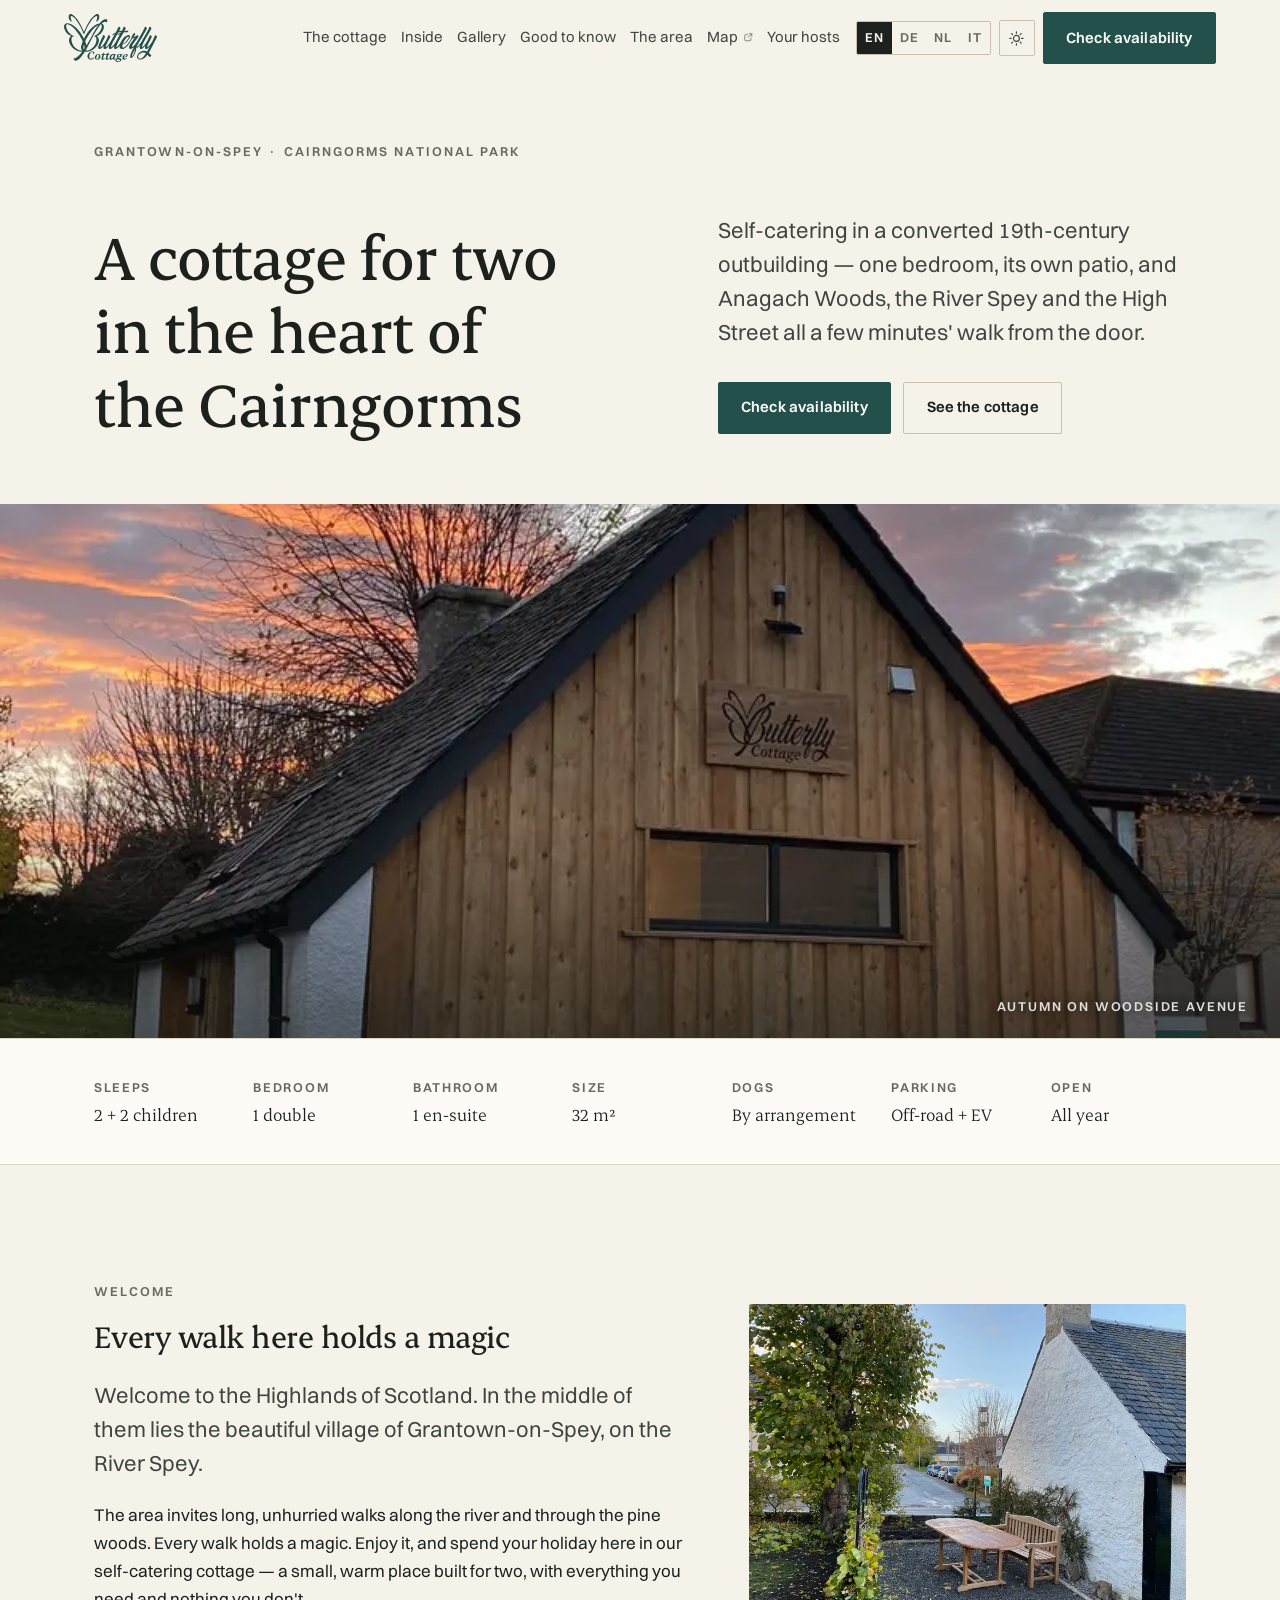
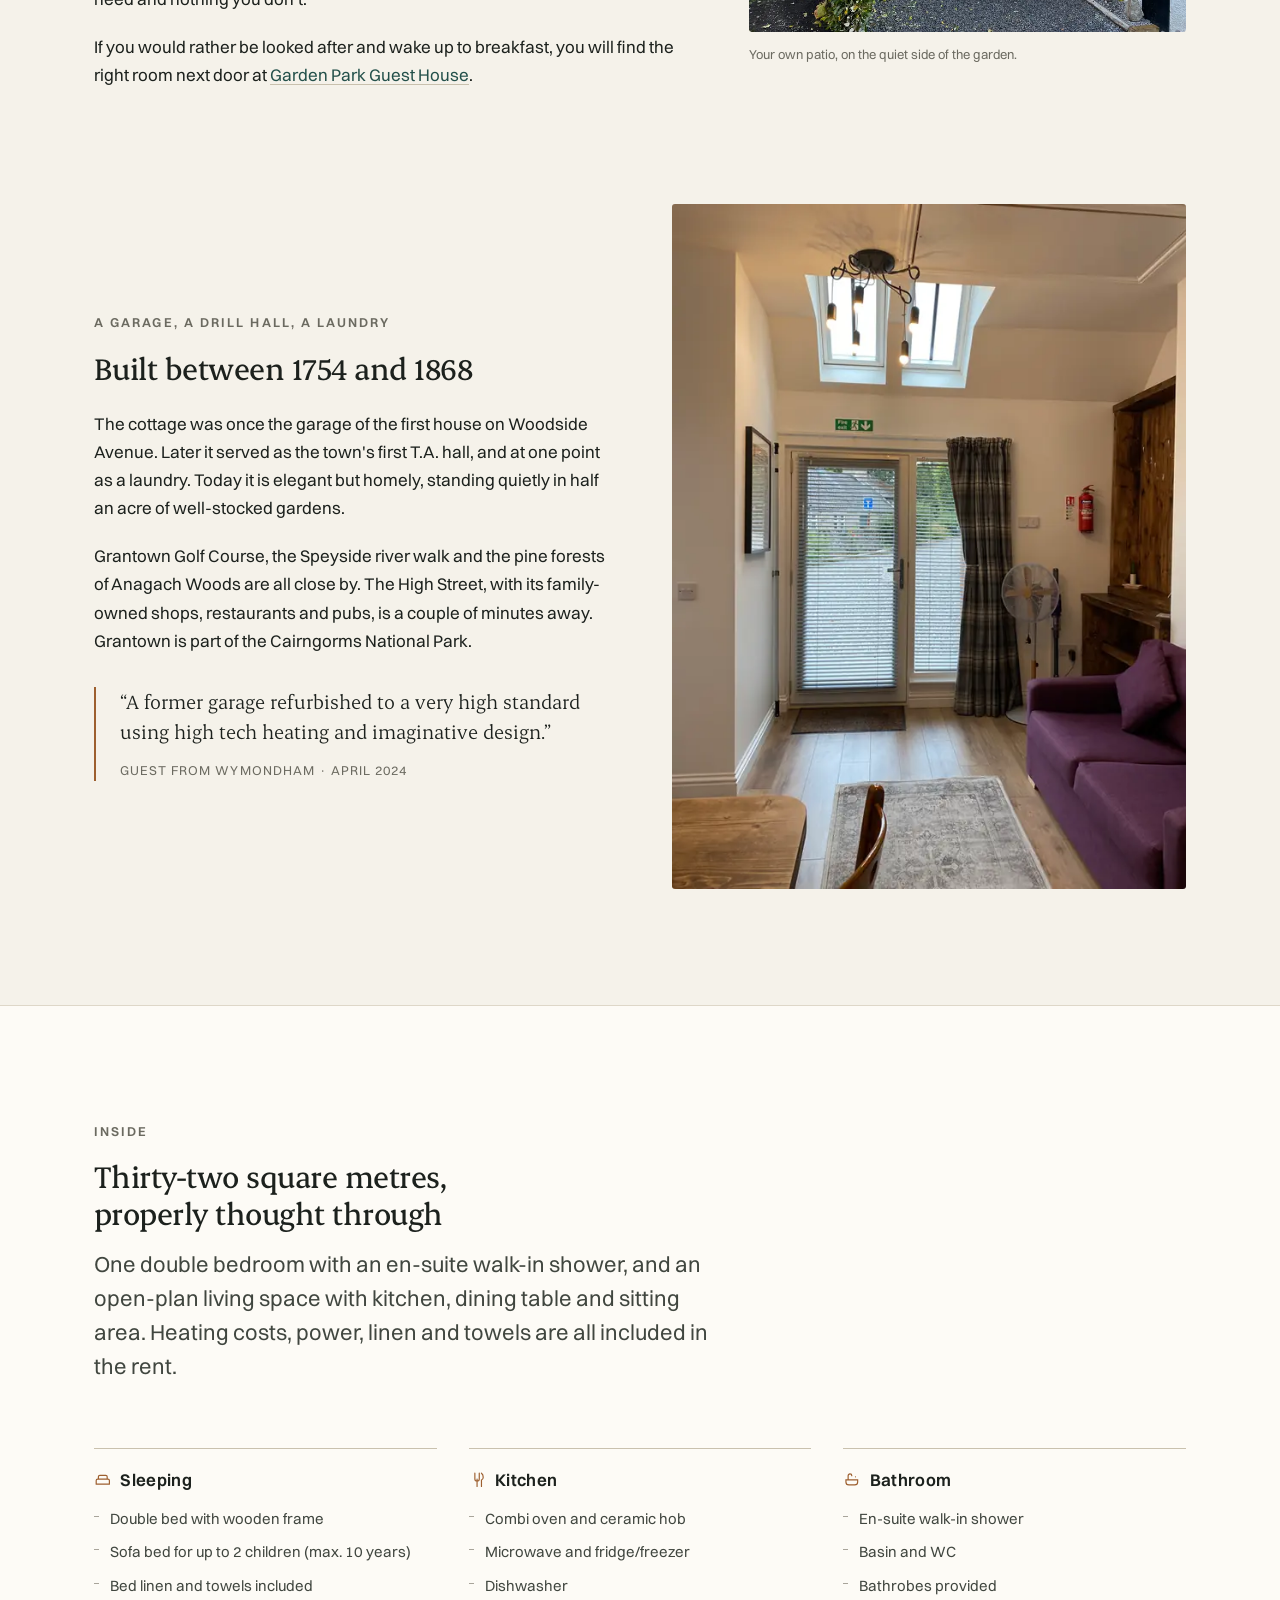
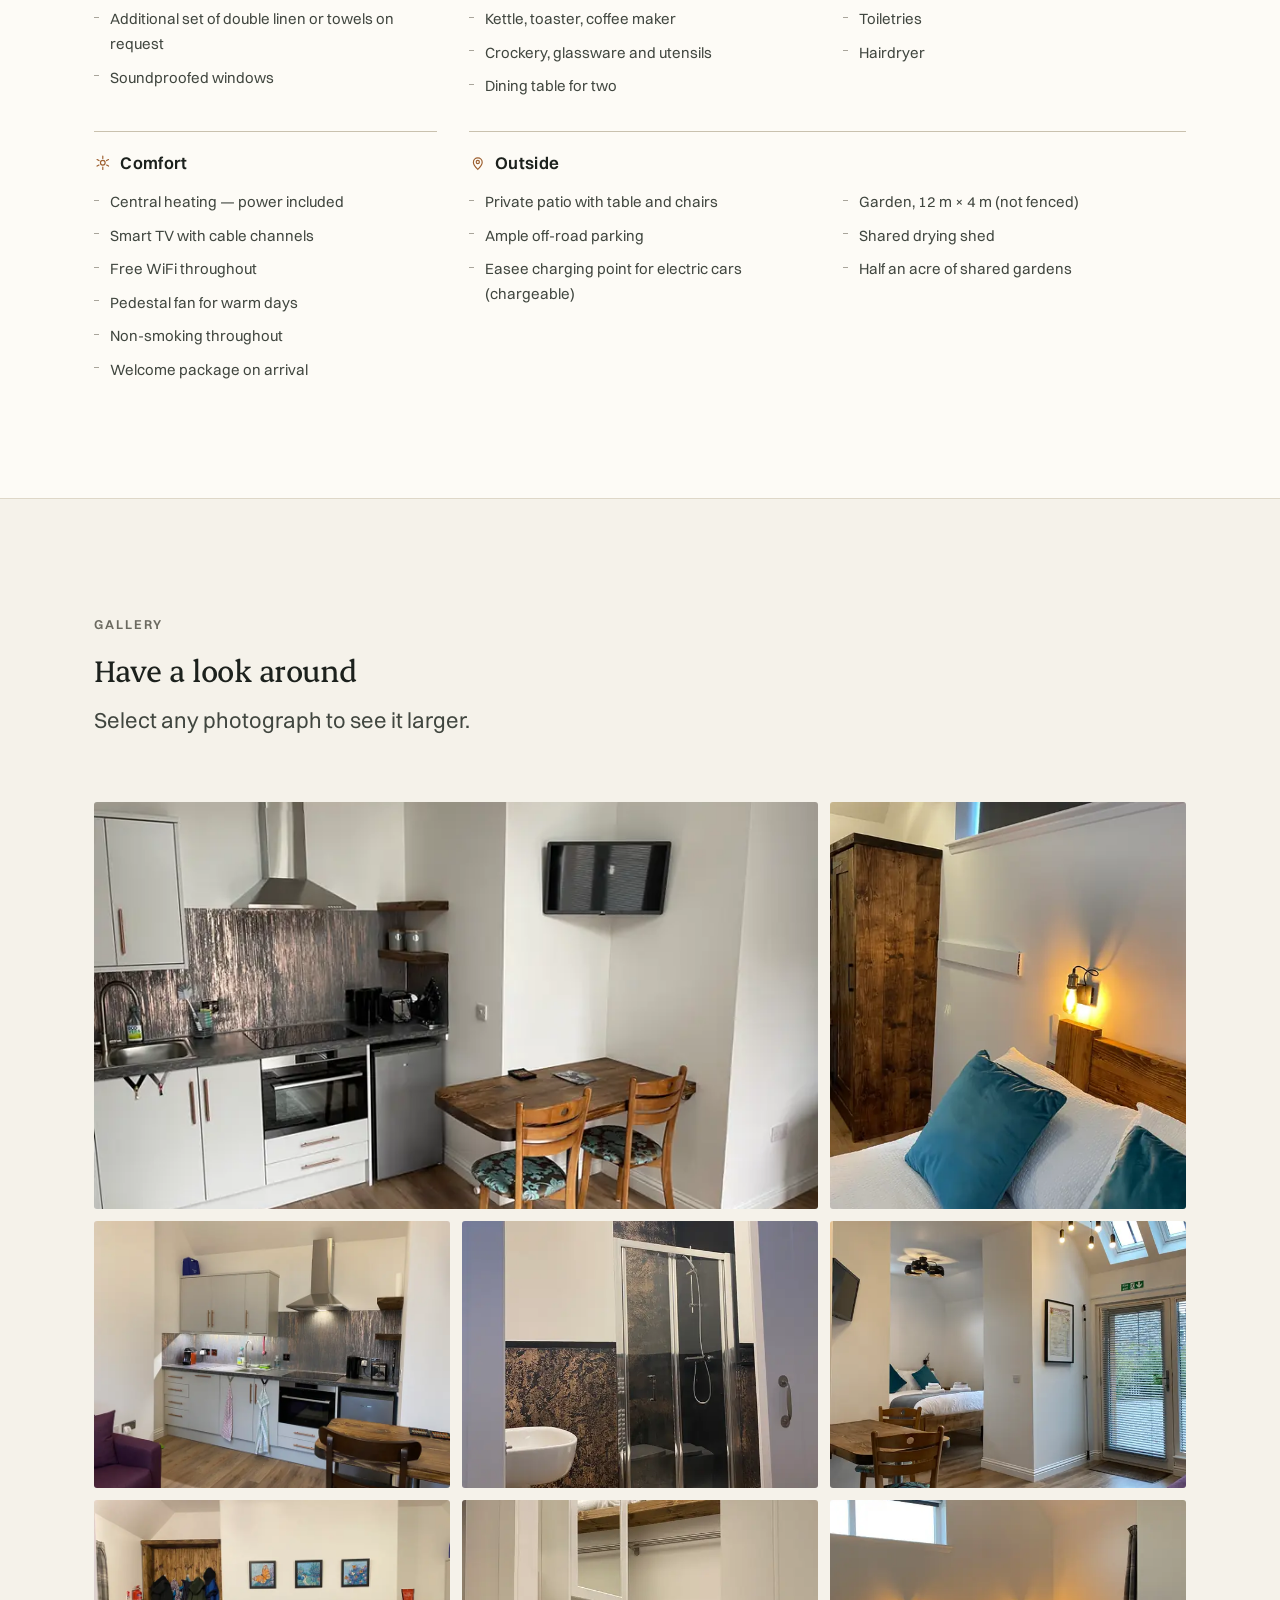
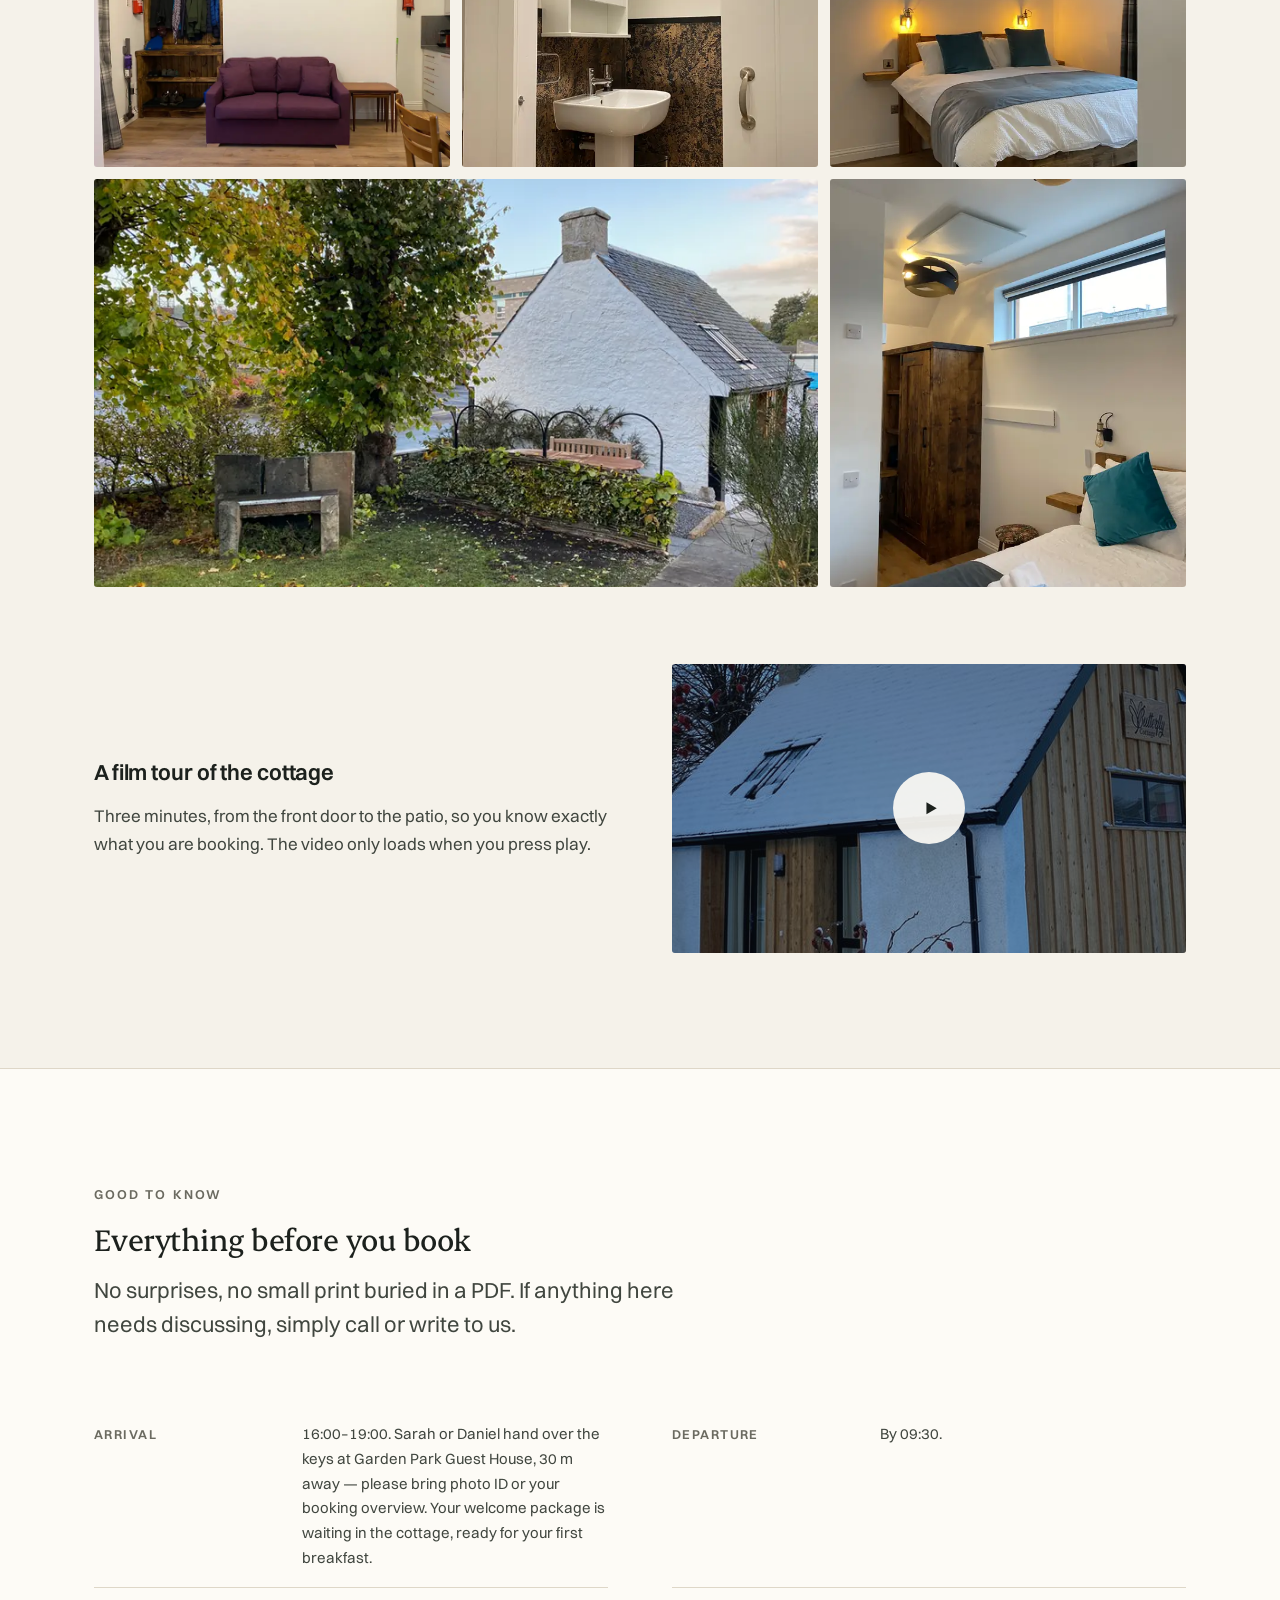
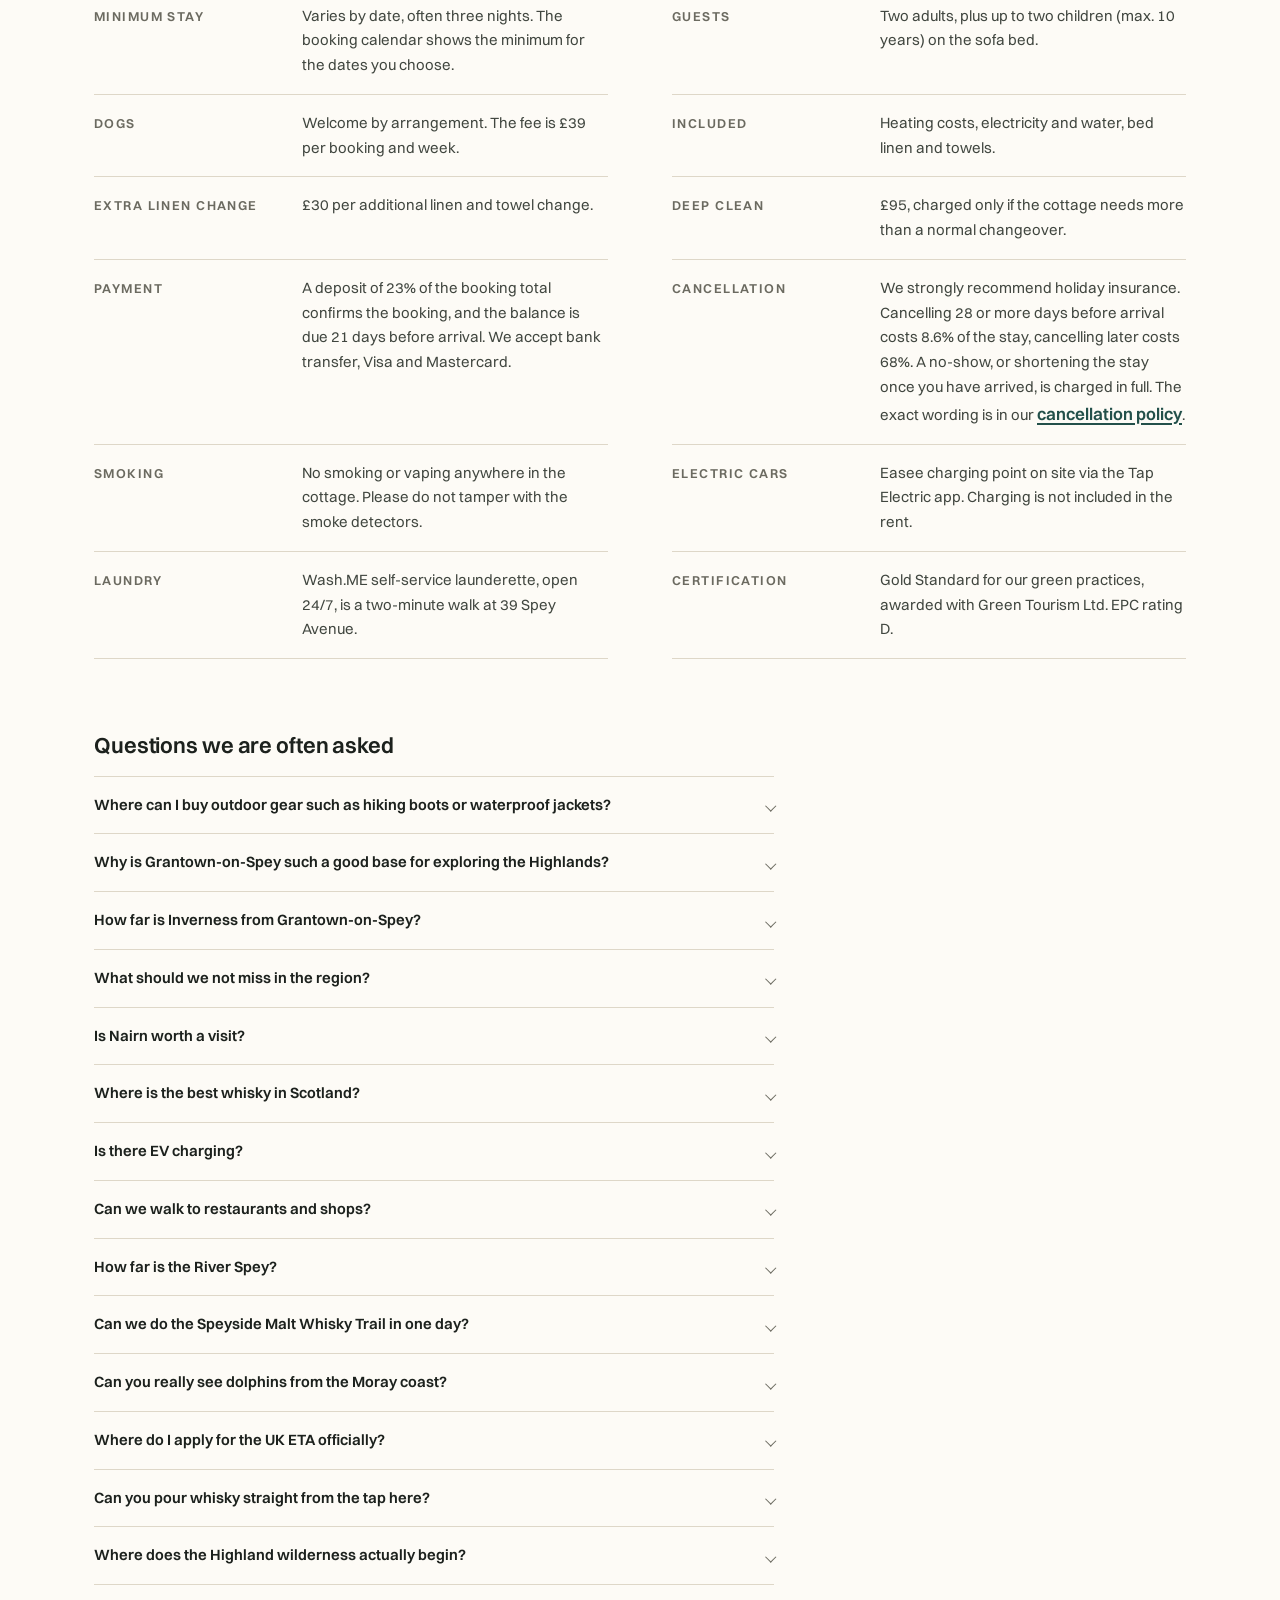
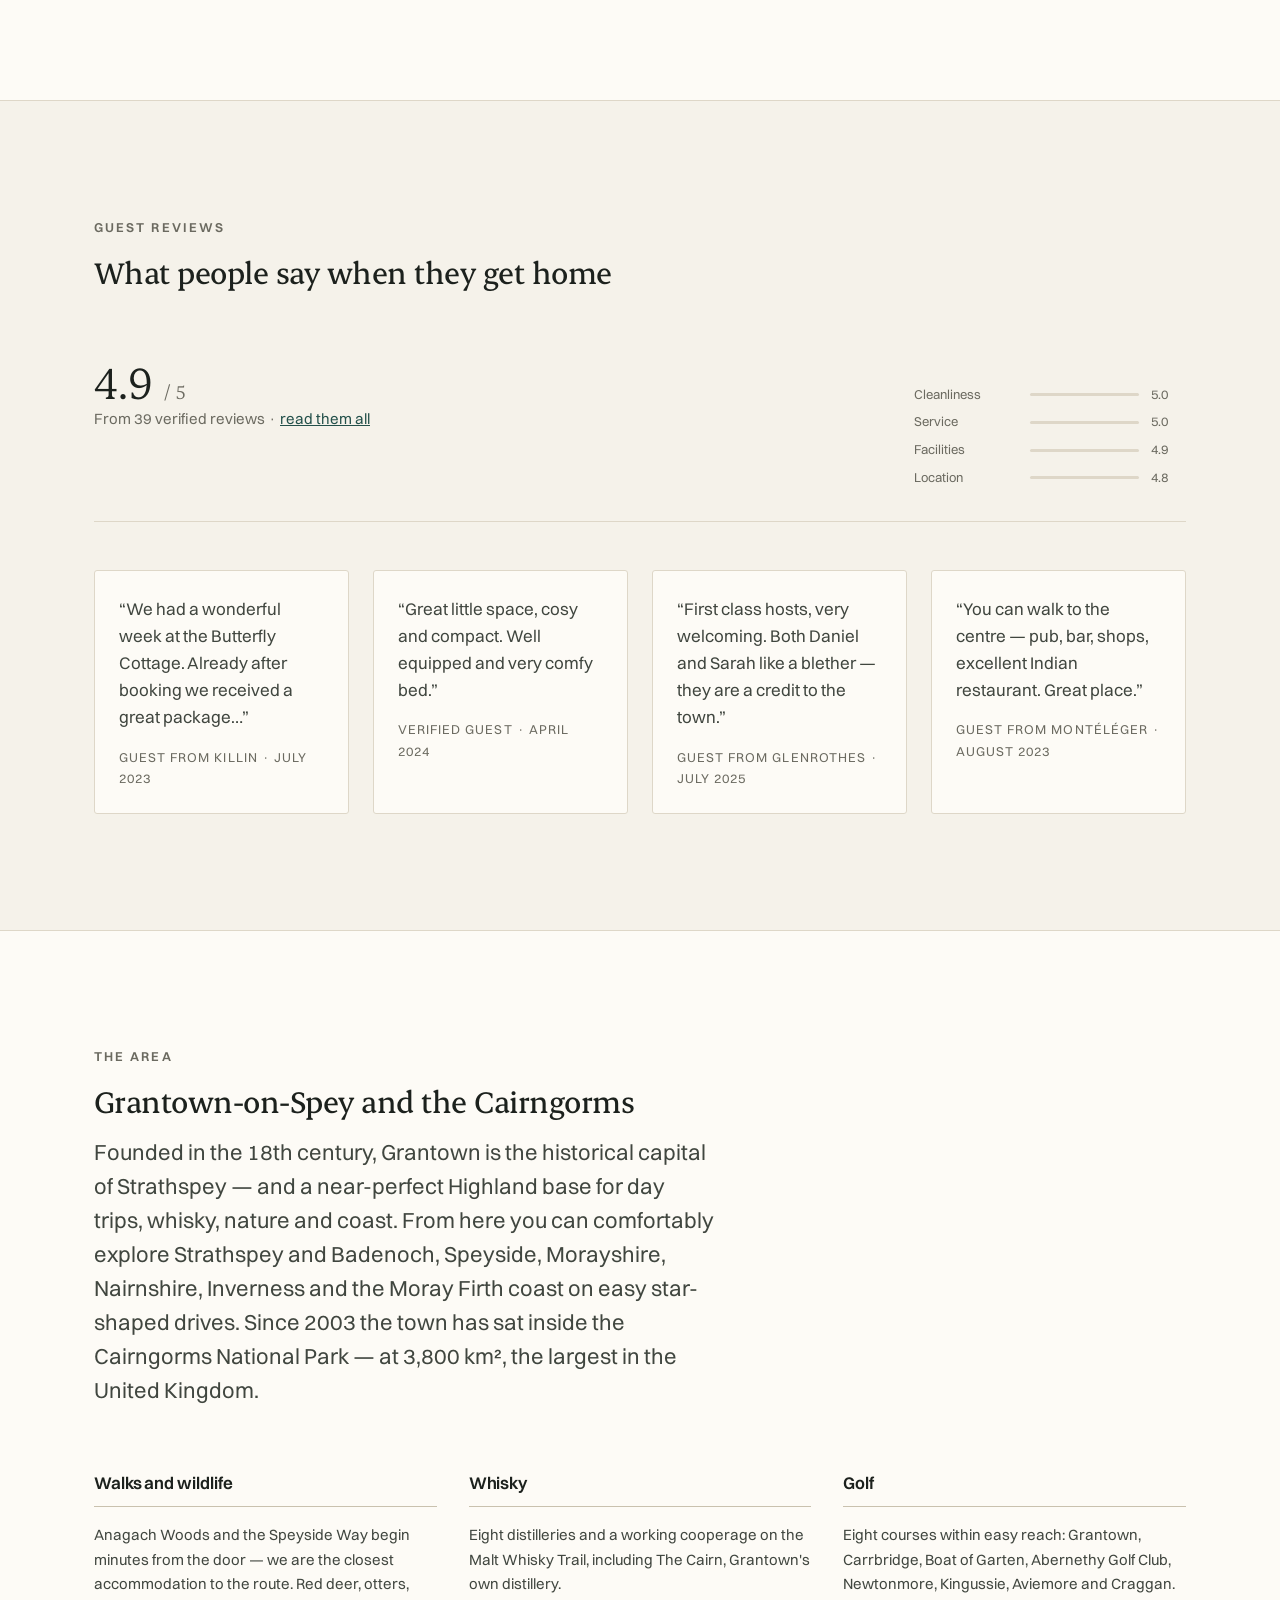
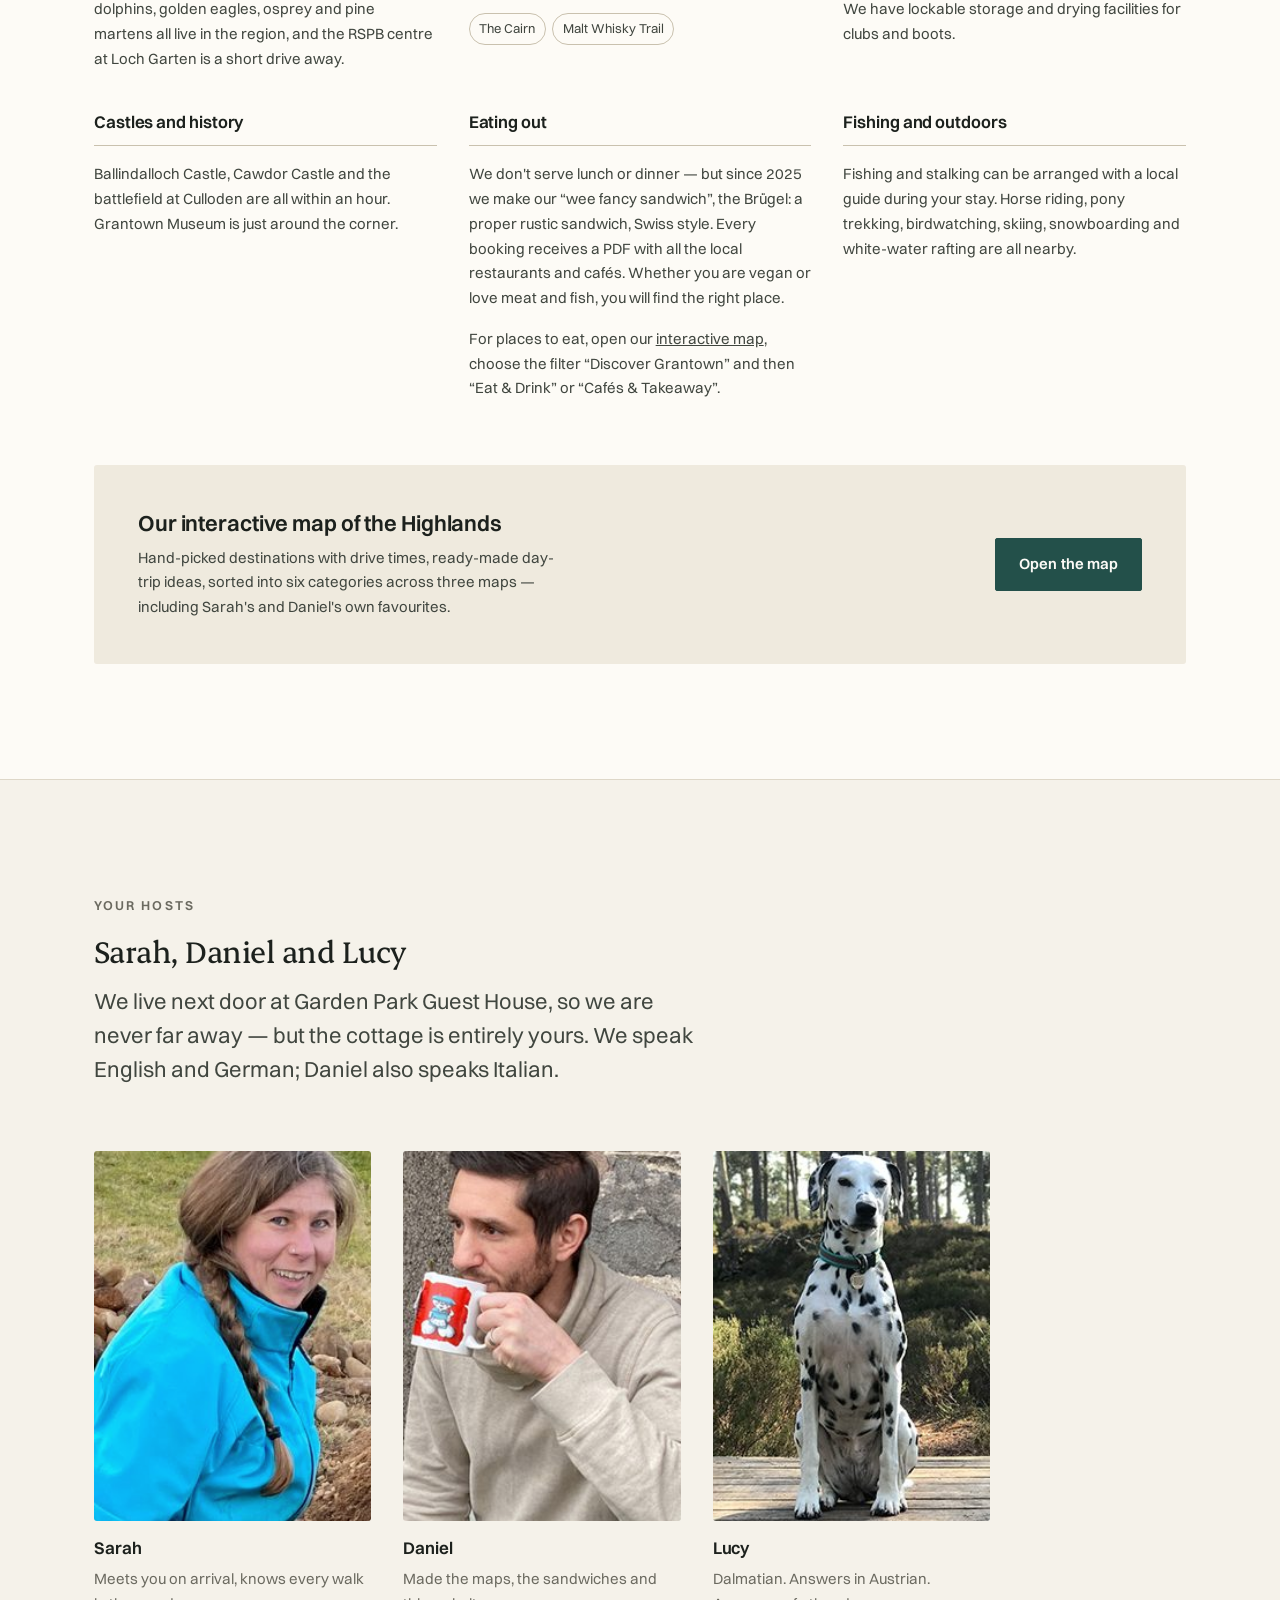
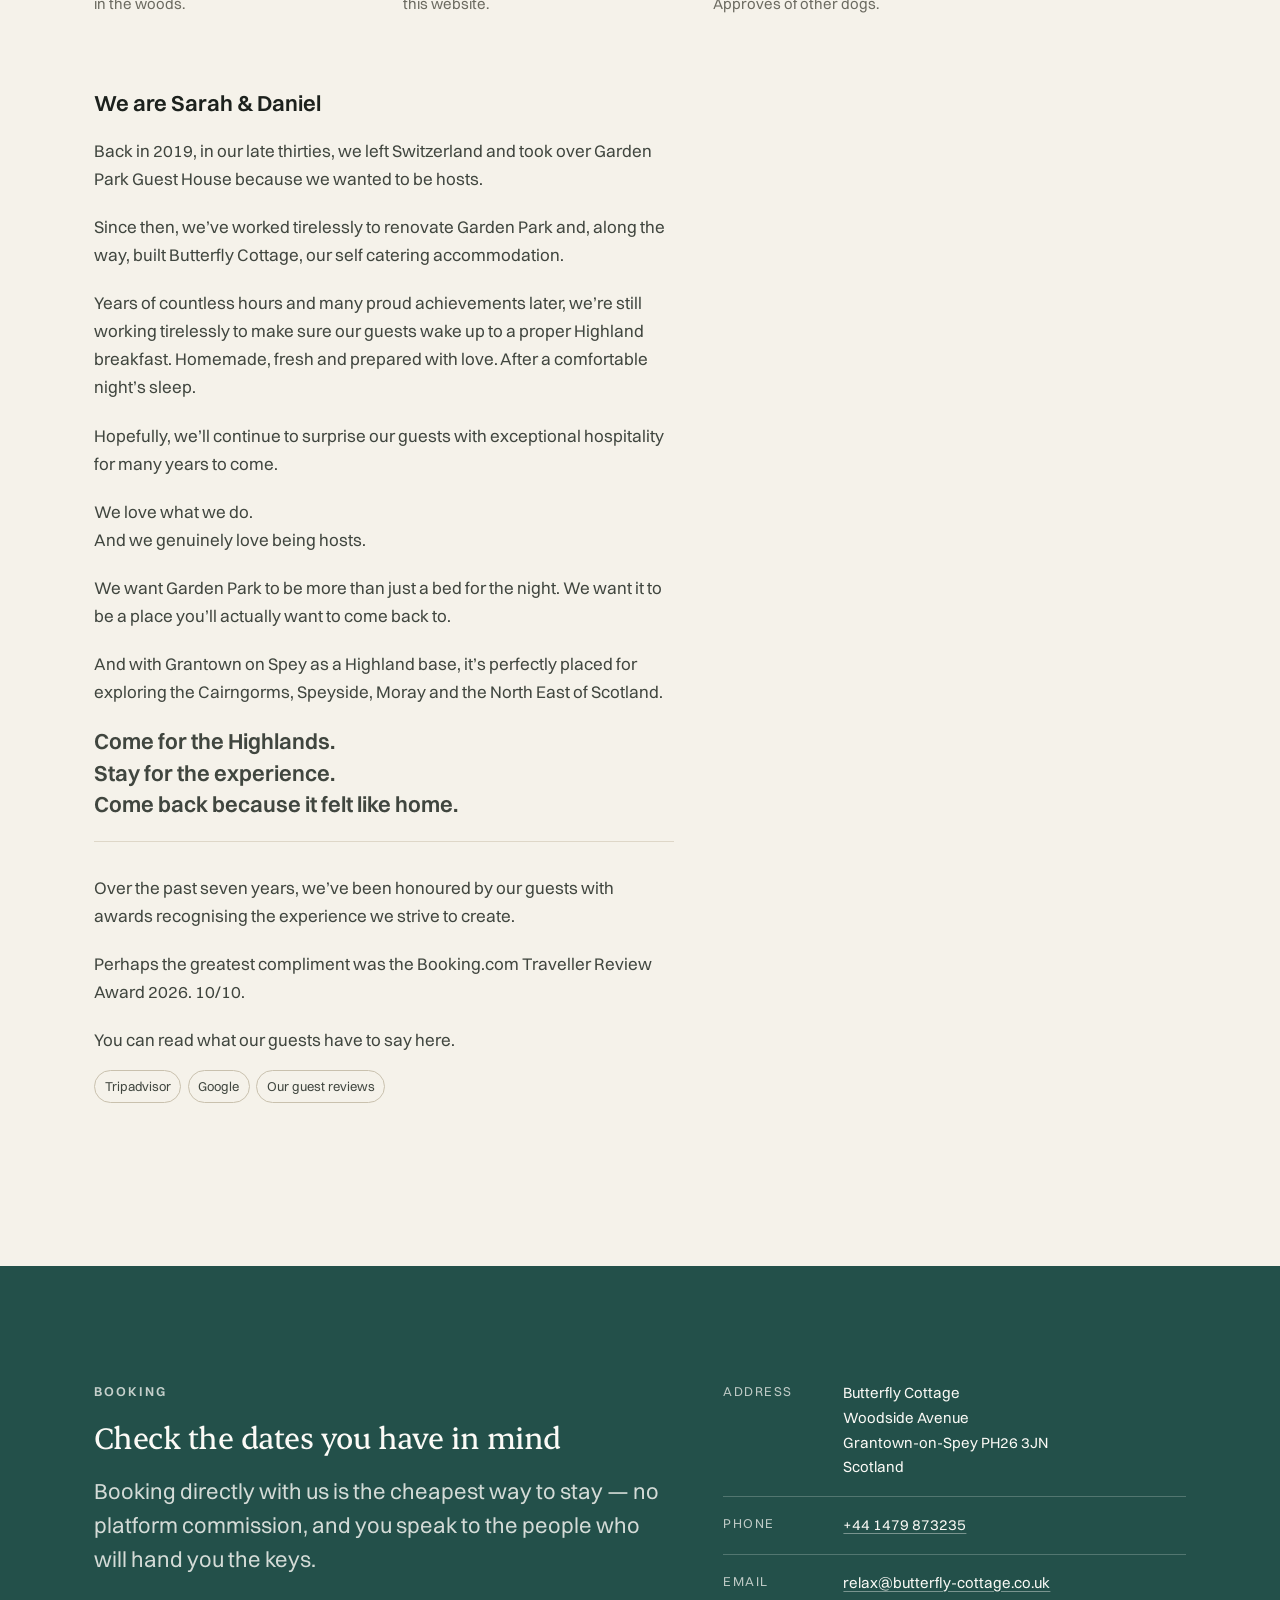
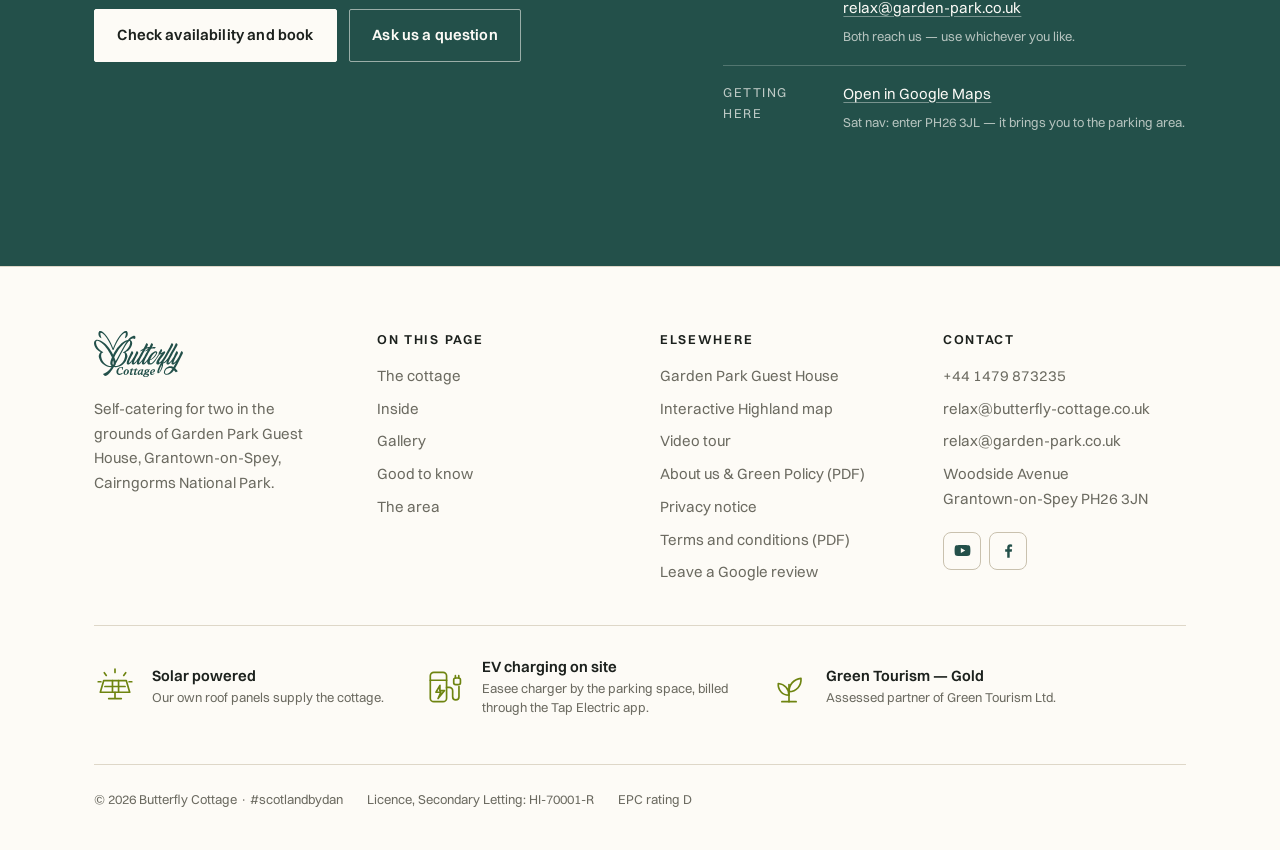
==== commit 8d59549d: "Link previews for every page Messengers and social sites want a 1.91:1 image, og:url and a twitter:c" ====
--- a/index.html
+++ b/index.html
@@ -15,7 +15,13 @@
       property="og:description"
       content="A quiet self-catering cottage for two in the heart of the Cairngorms National Park."
     />
-    <meta property="og:image" content="https://www.butterfly-cottage.co.uk/assets/photos/hero-sunset-wide.jpg" />
+    <meta property="og:url" content="https://www.butterfly-cottage.co.uk/" />
+    <meta property="og:site_name" content="Butterfly Cottage" />
+    <meta property="og:image" content="https://www.butterfly-cottage.co.uk/assets/photos/share.jpg" />
+    <meta property="og:image:width" content="1200" />
+    <meta property="og:image:height" content="630" />
+    <meta property="og:image:alt" content="Butterfly Cottage at sunset, Grantown-on-Spey" />
+    <meta name="twitter:card" content="summary_large_image" />
     <meta property="og:locale" content="en_GB" />
     <meta property="og:locale:alternate" content="de_DE" />
     <meta property="og:locale:alternate" content="nl_NL" />
